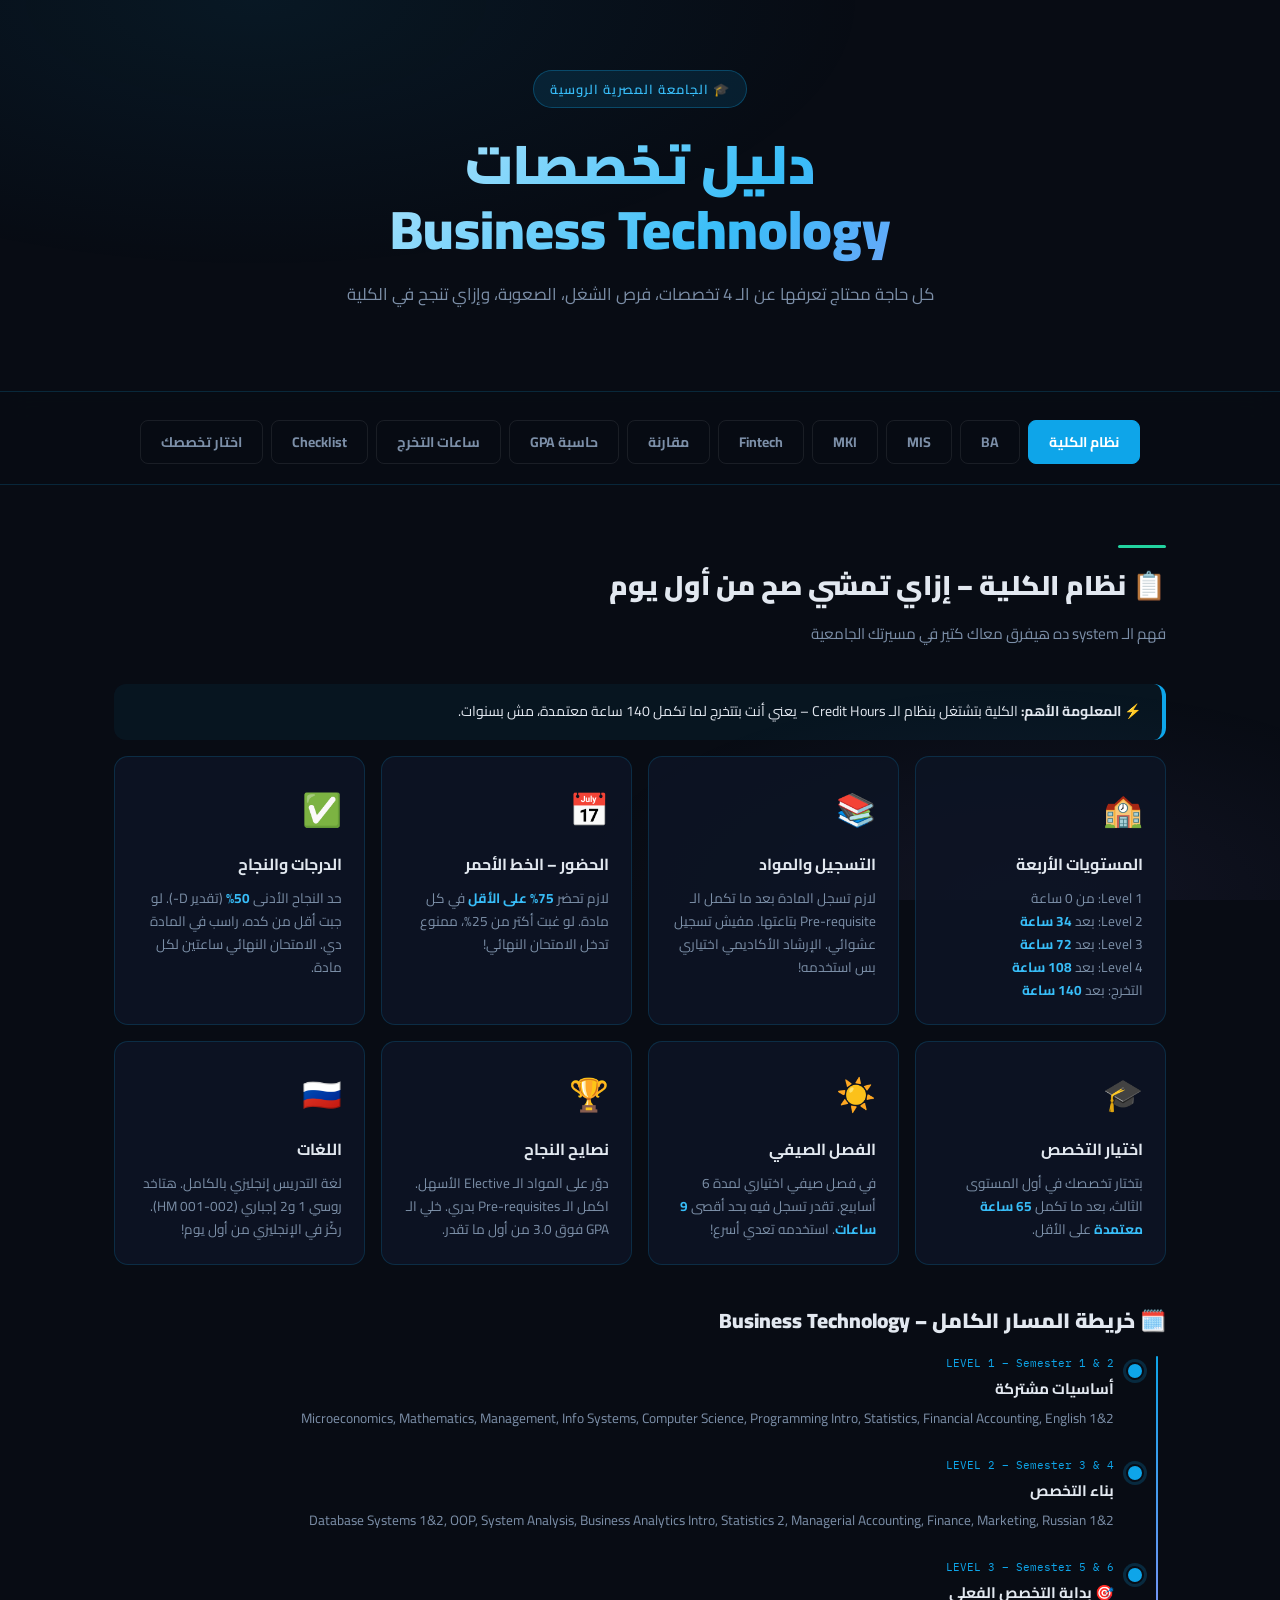
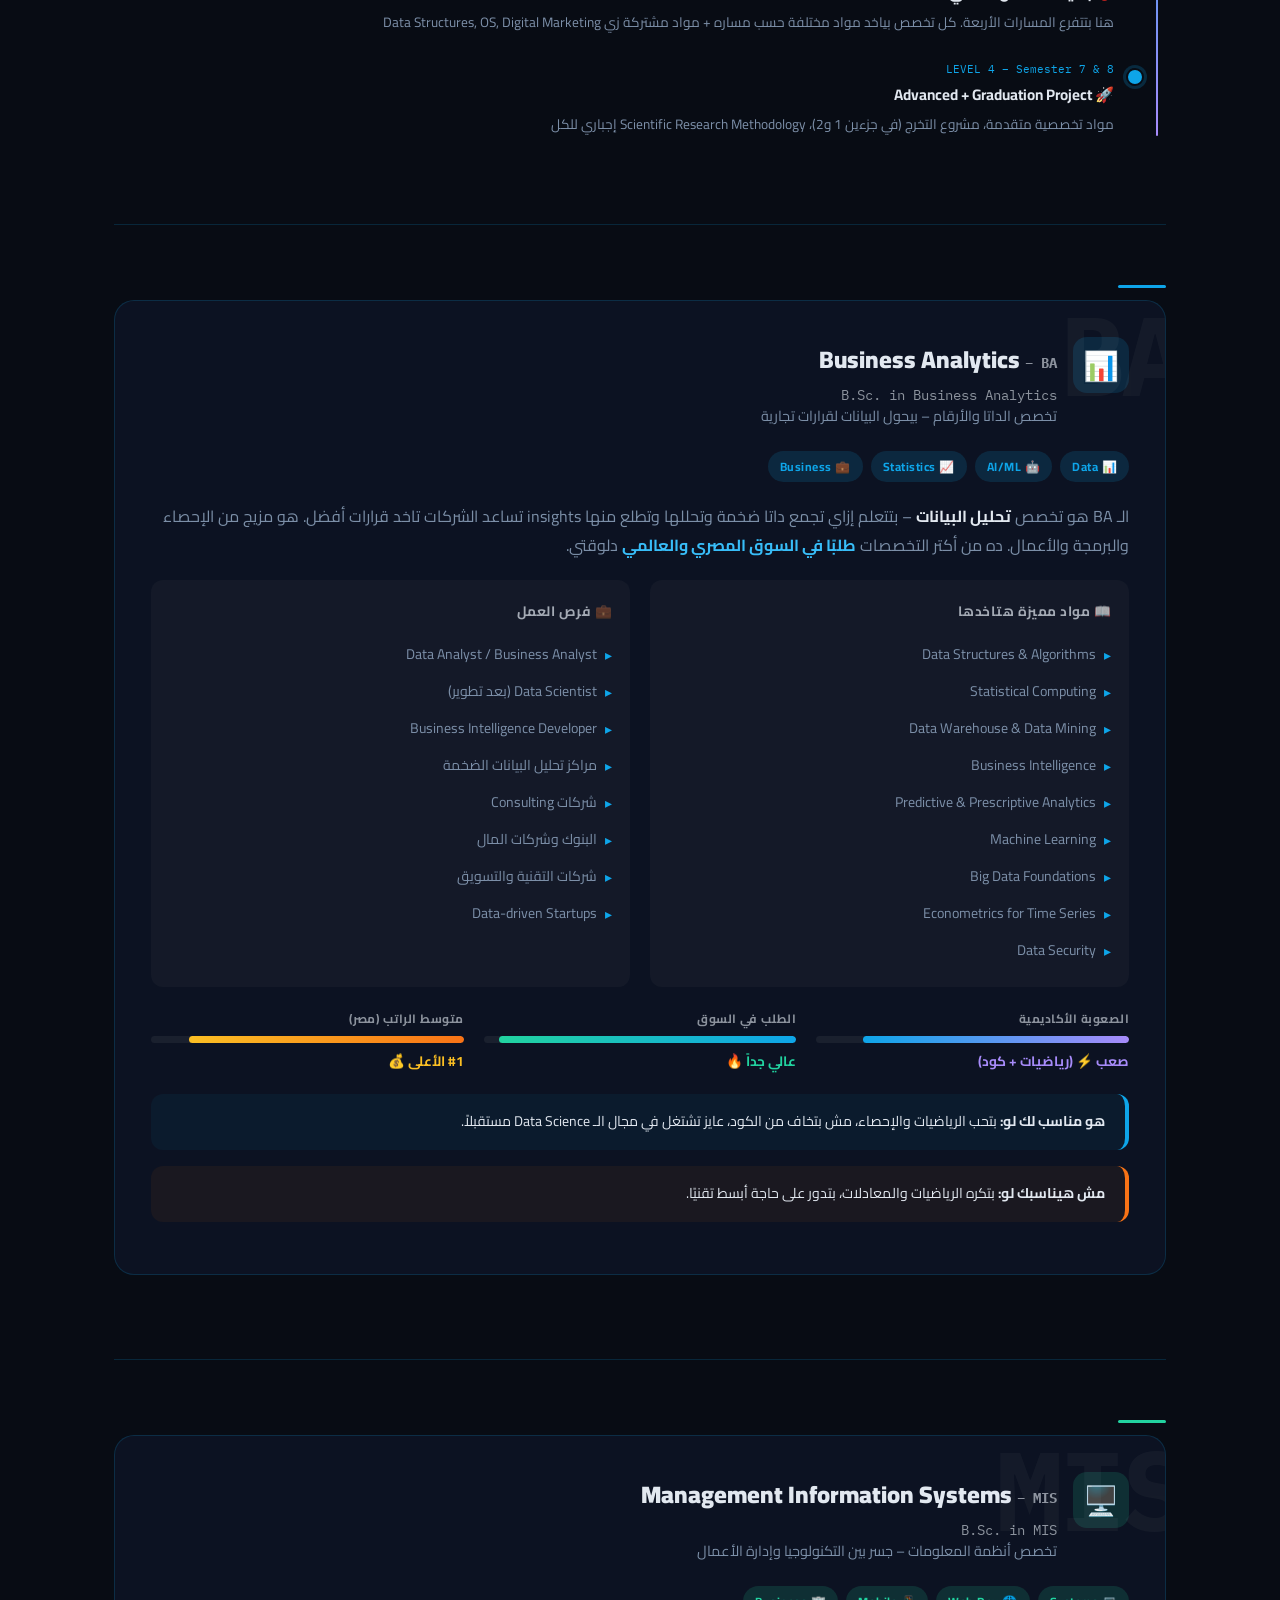
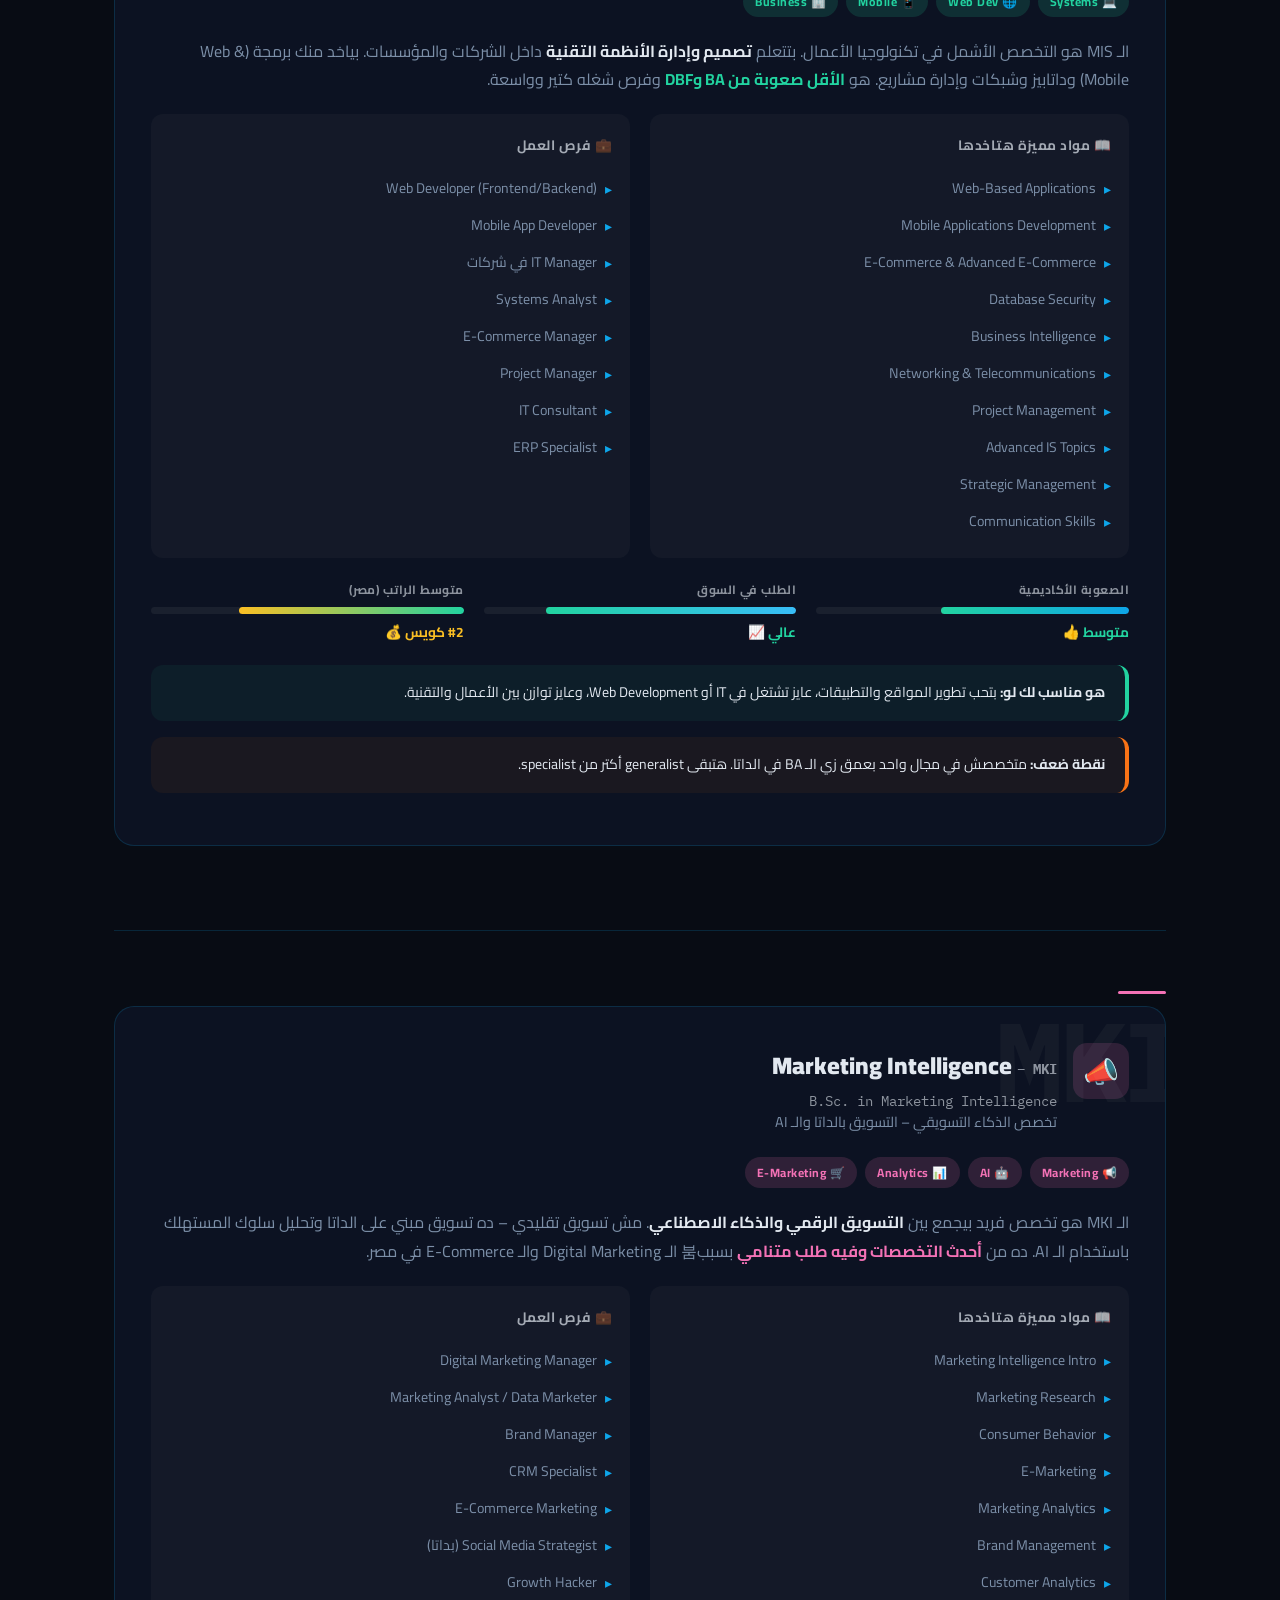
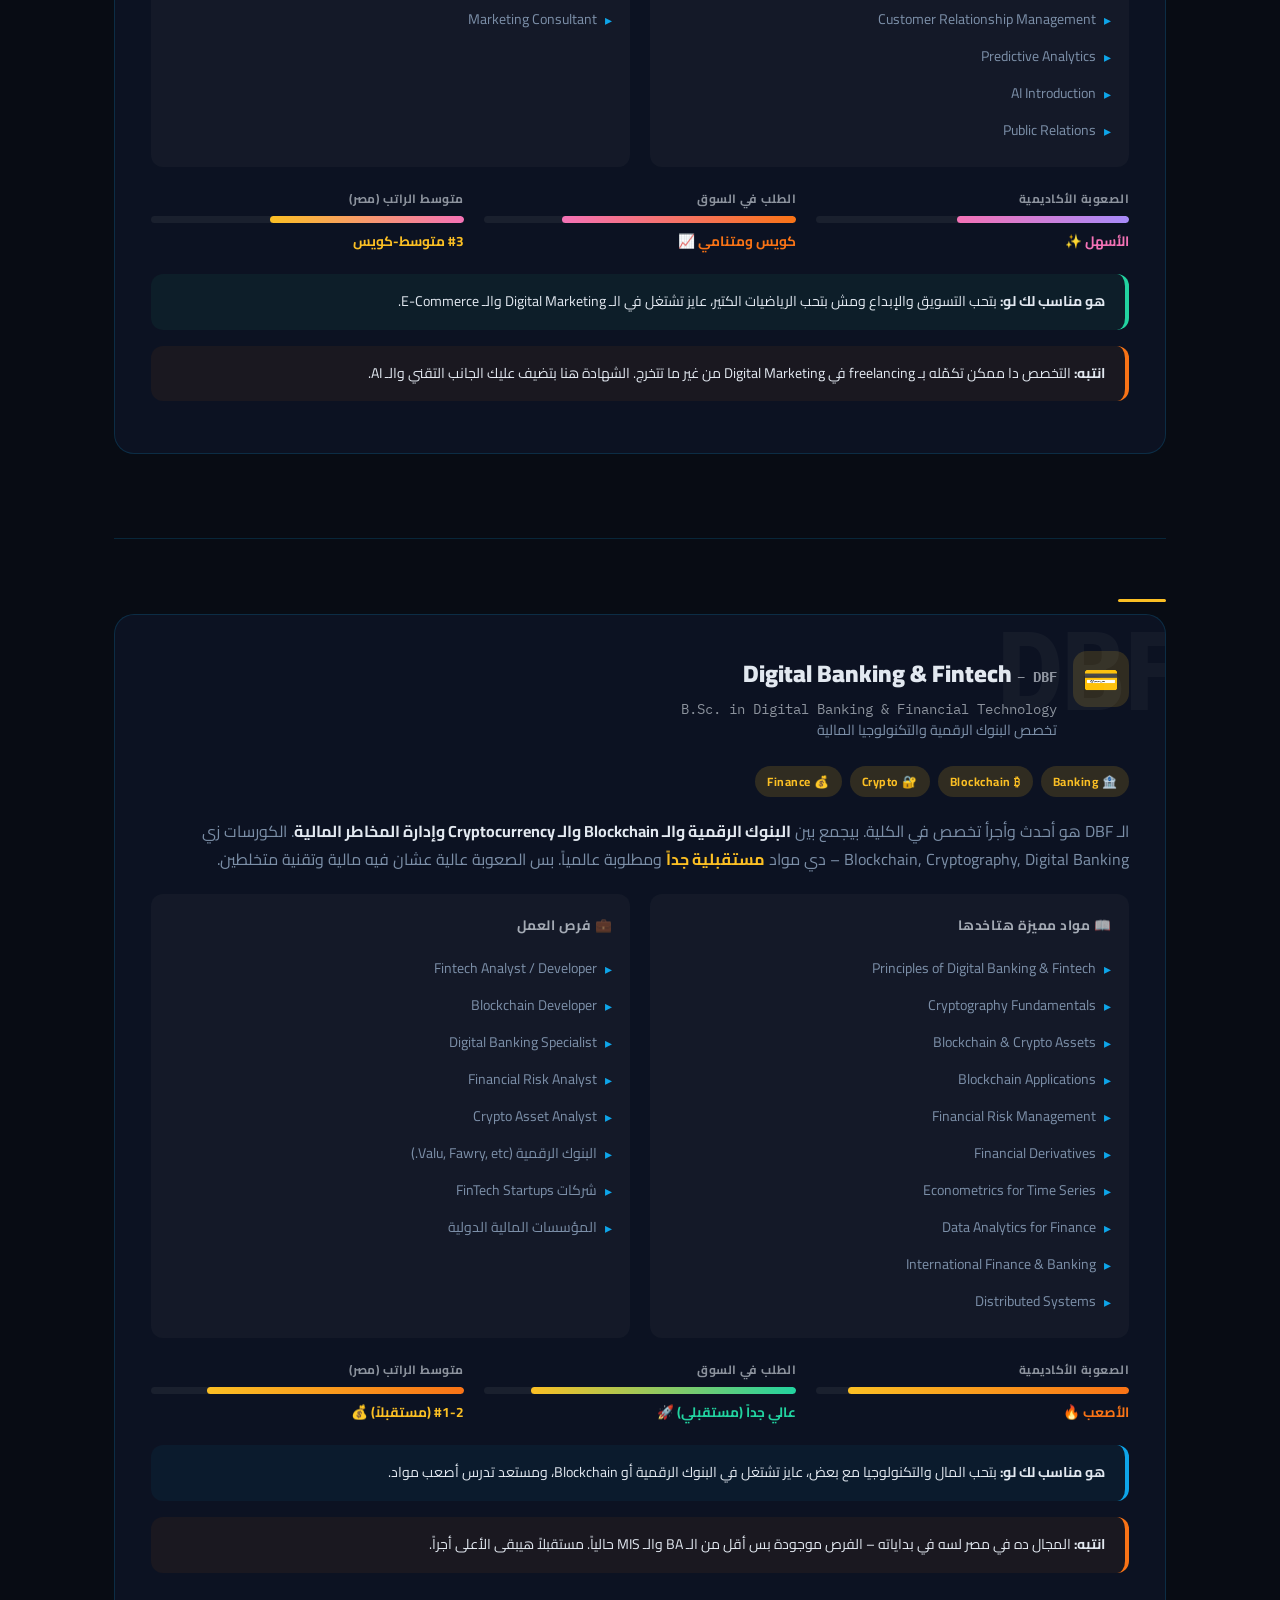
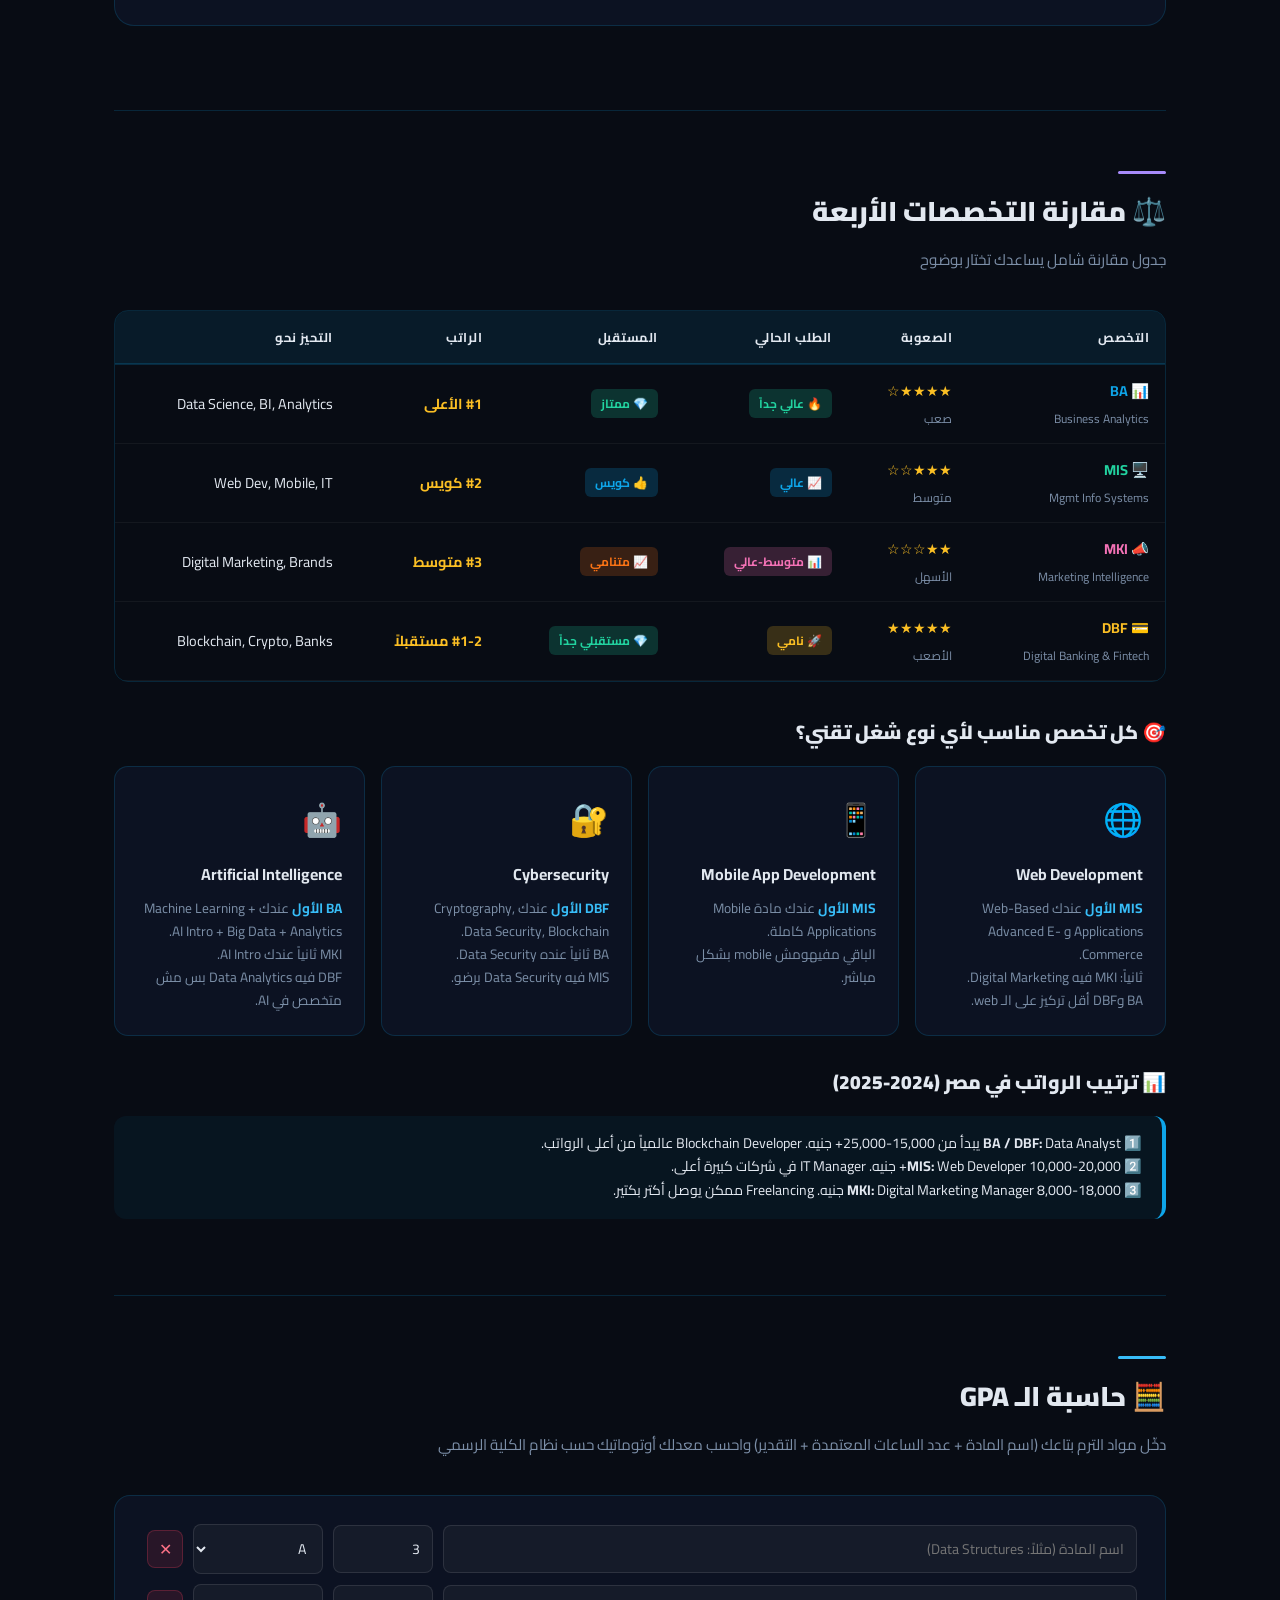
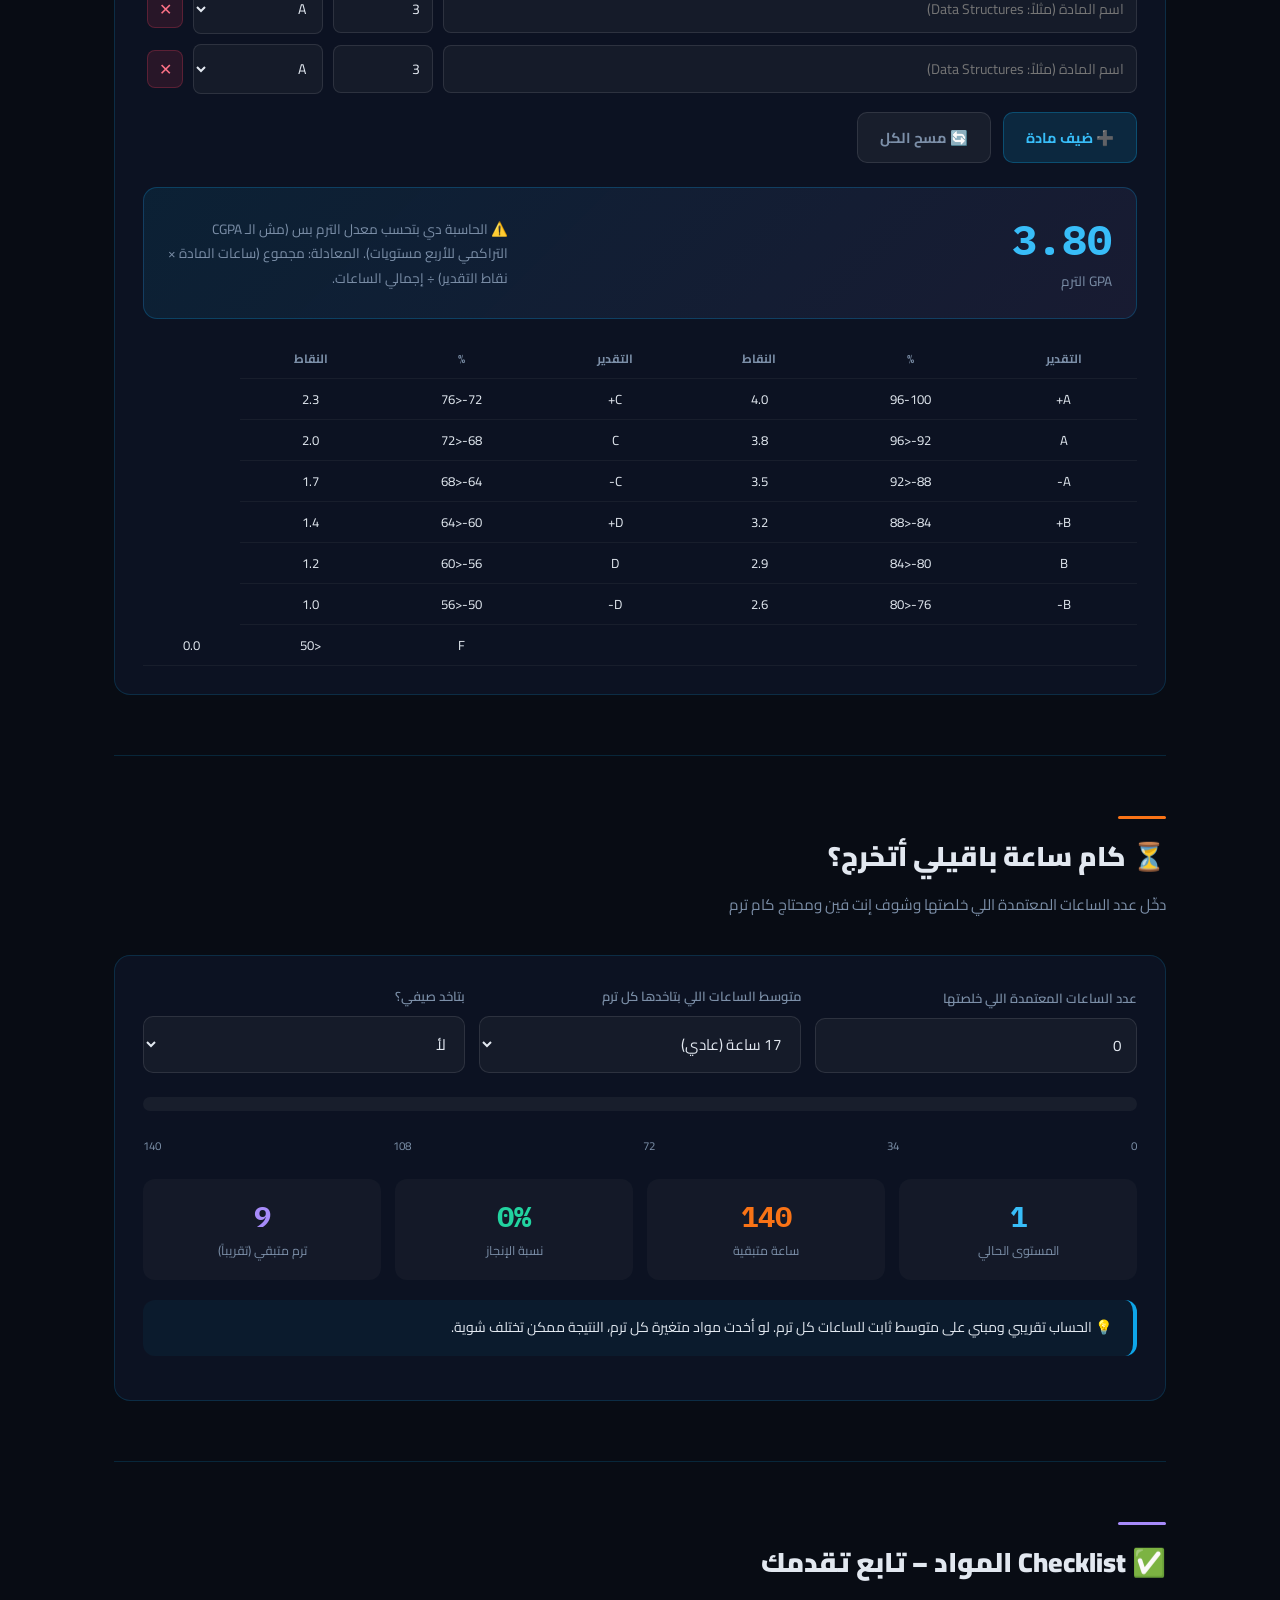
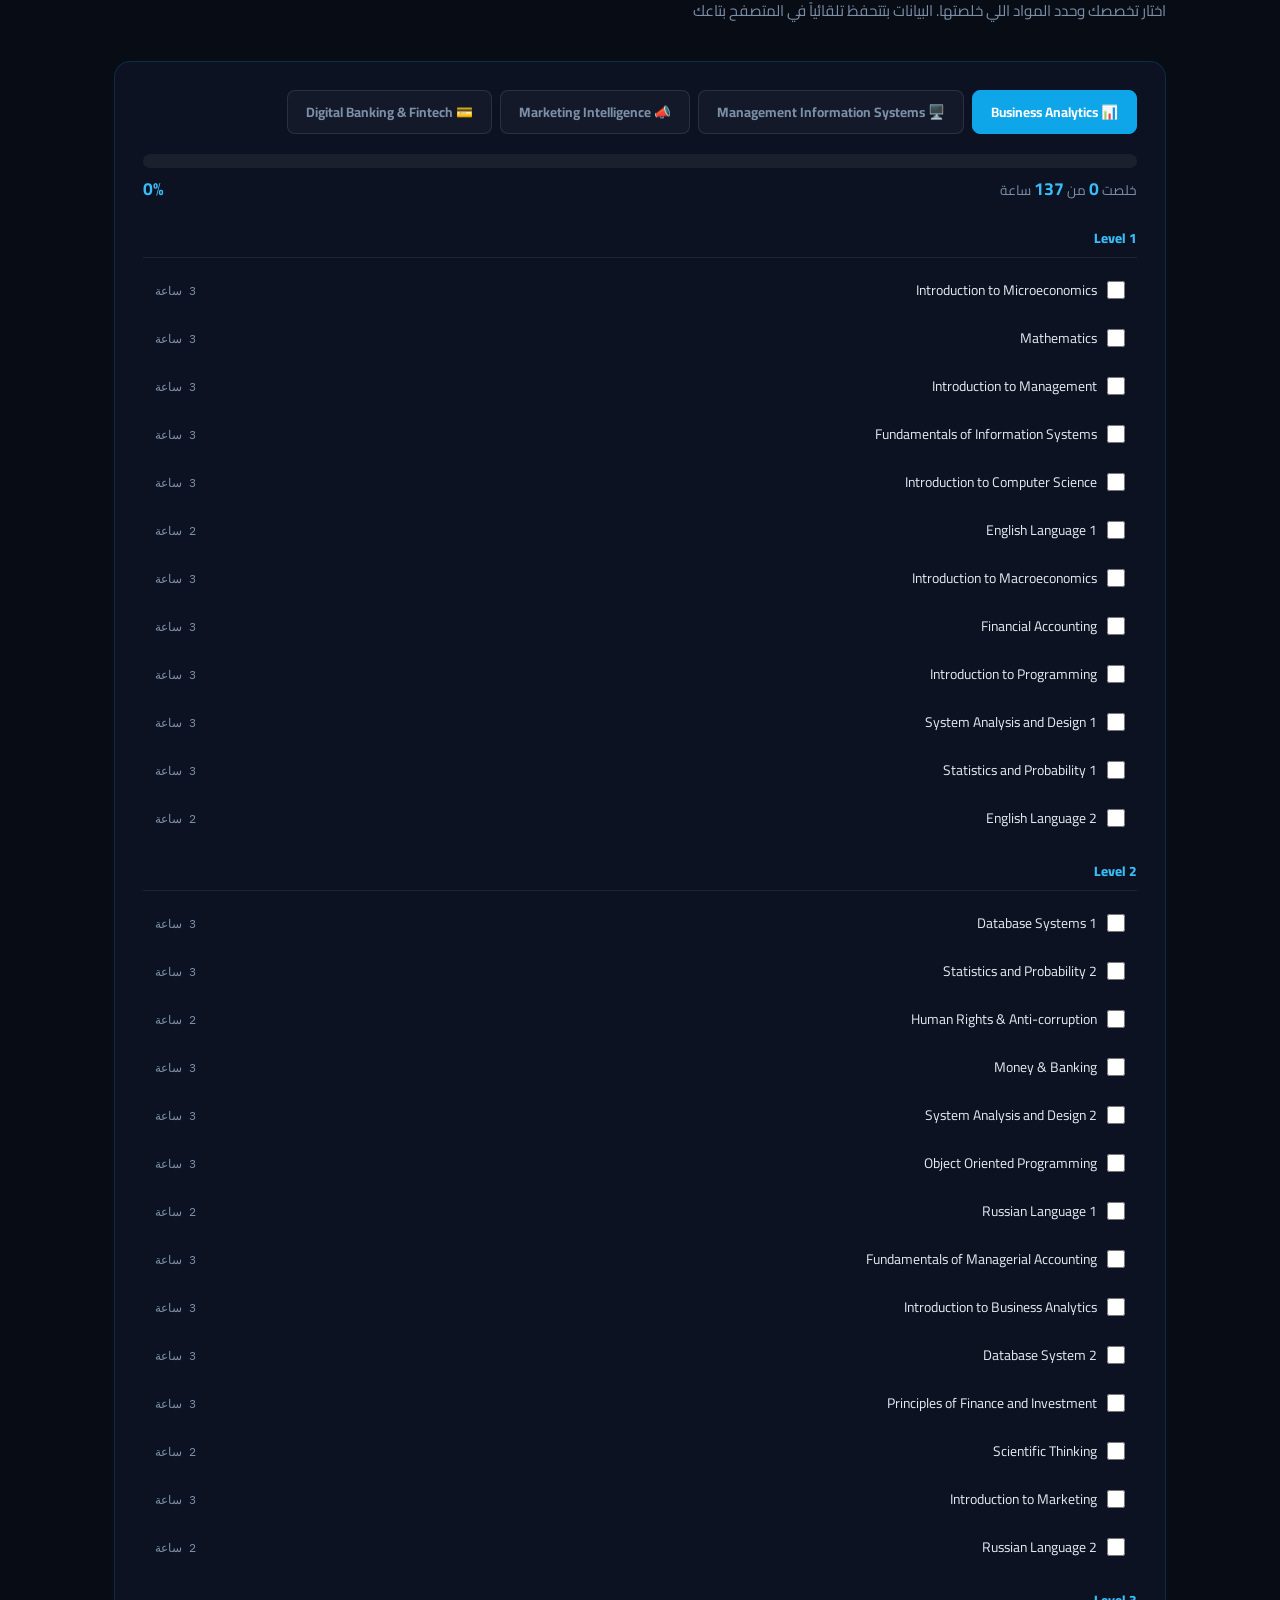
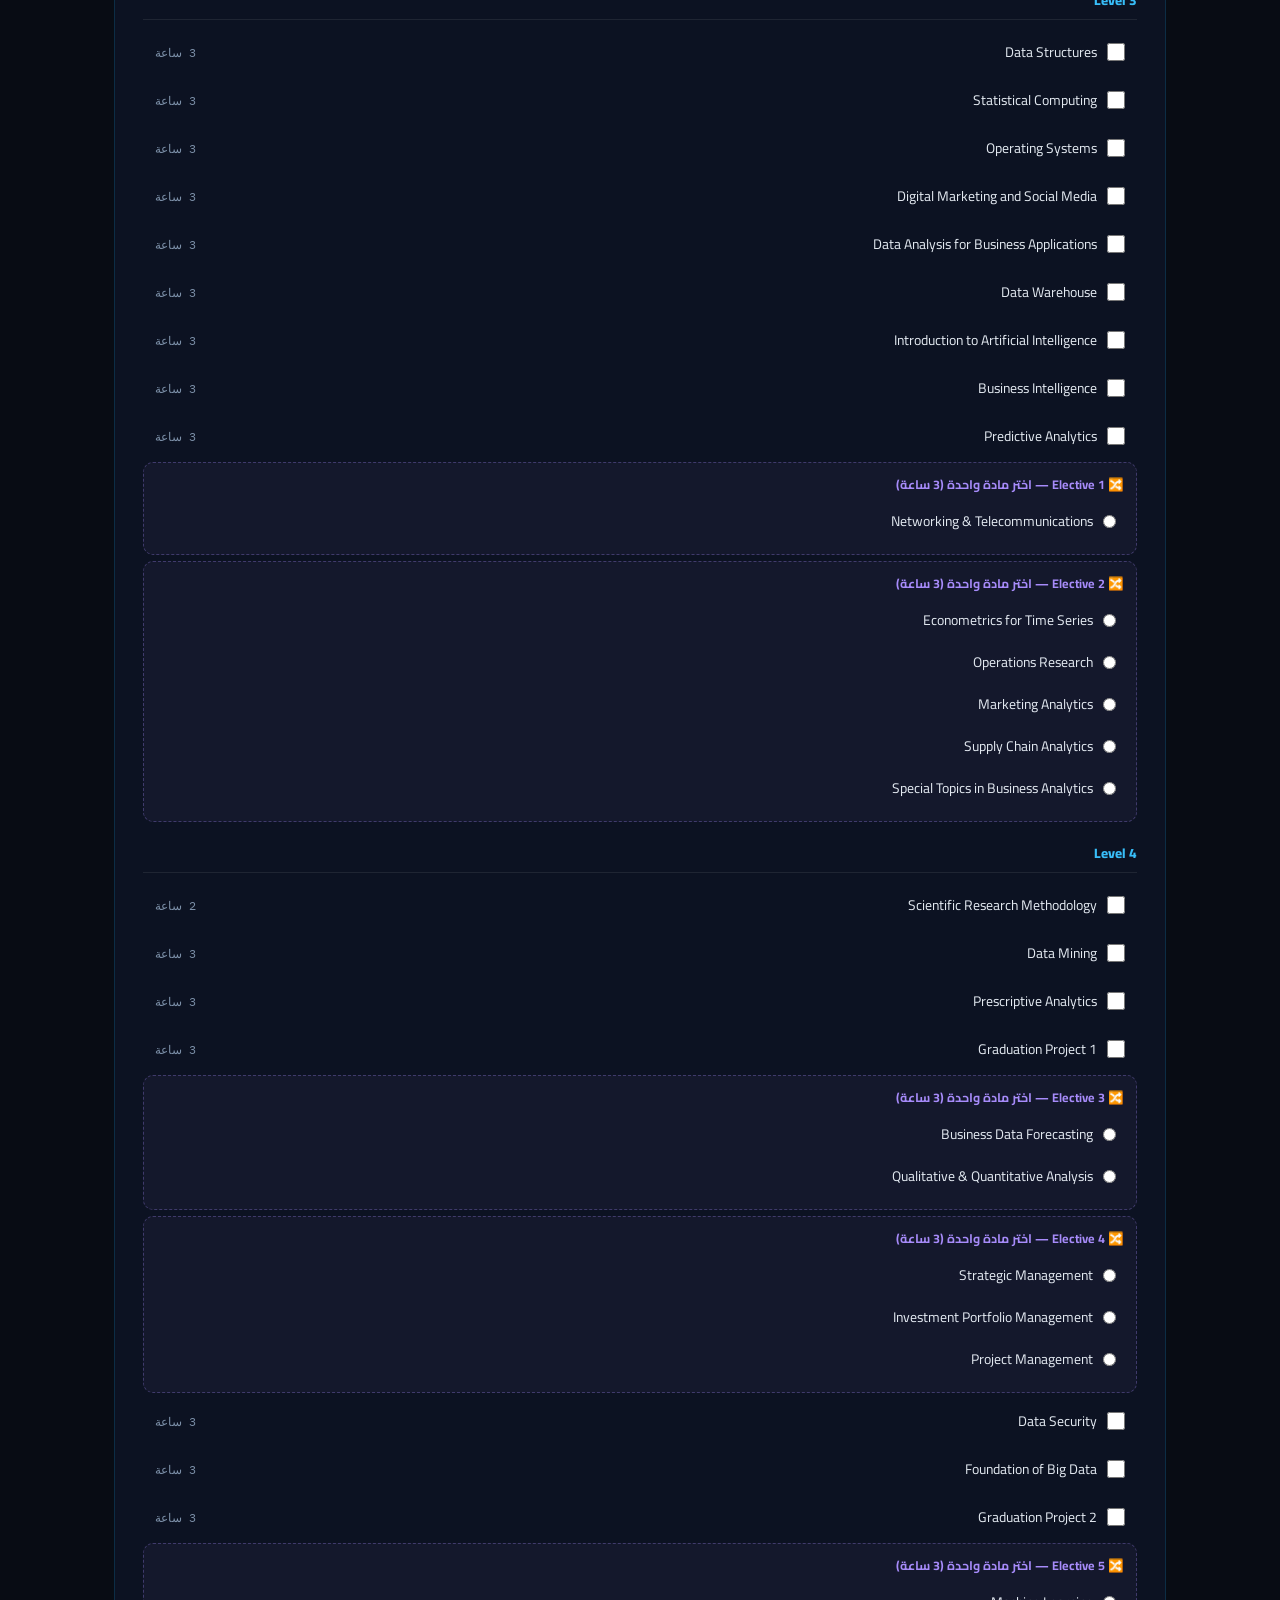
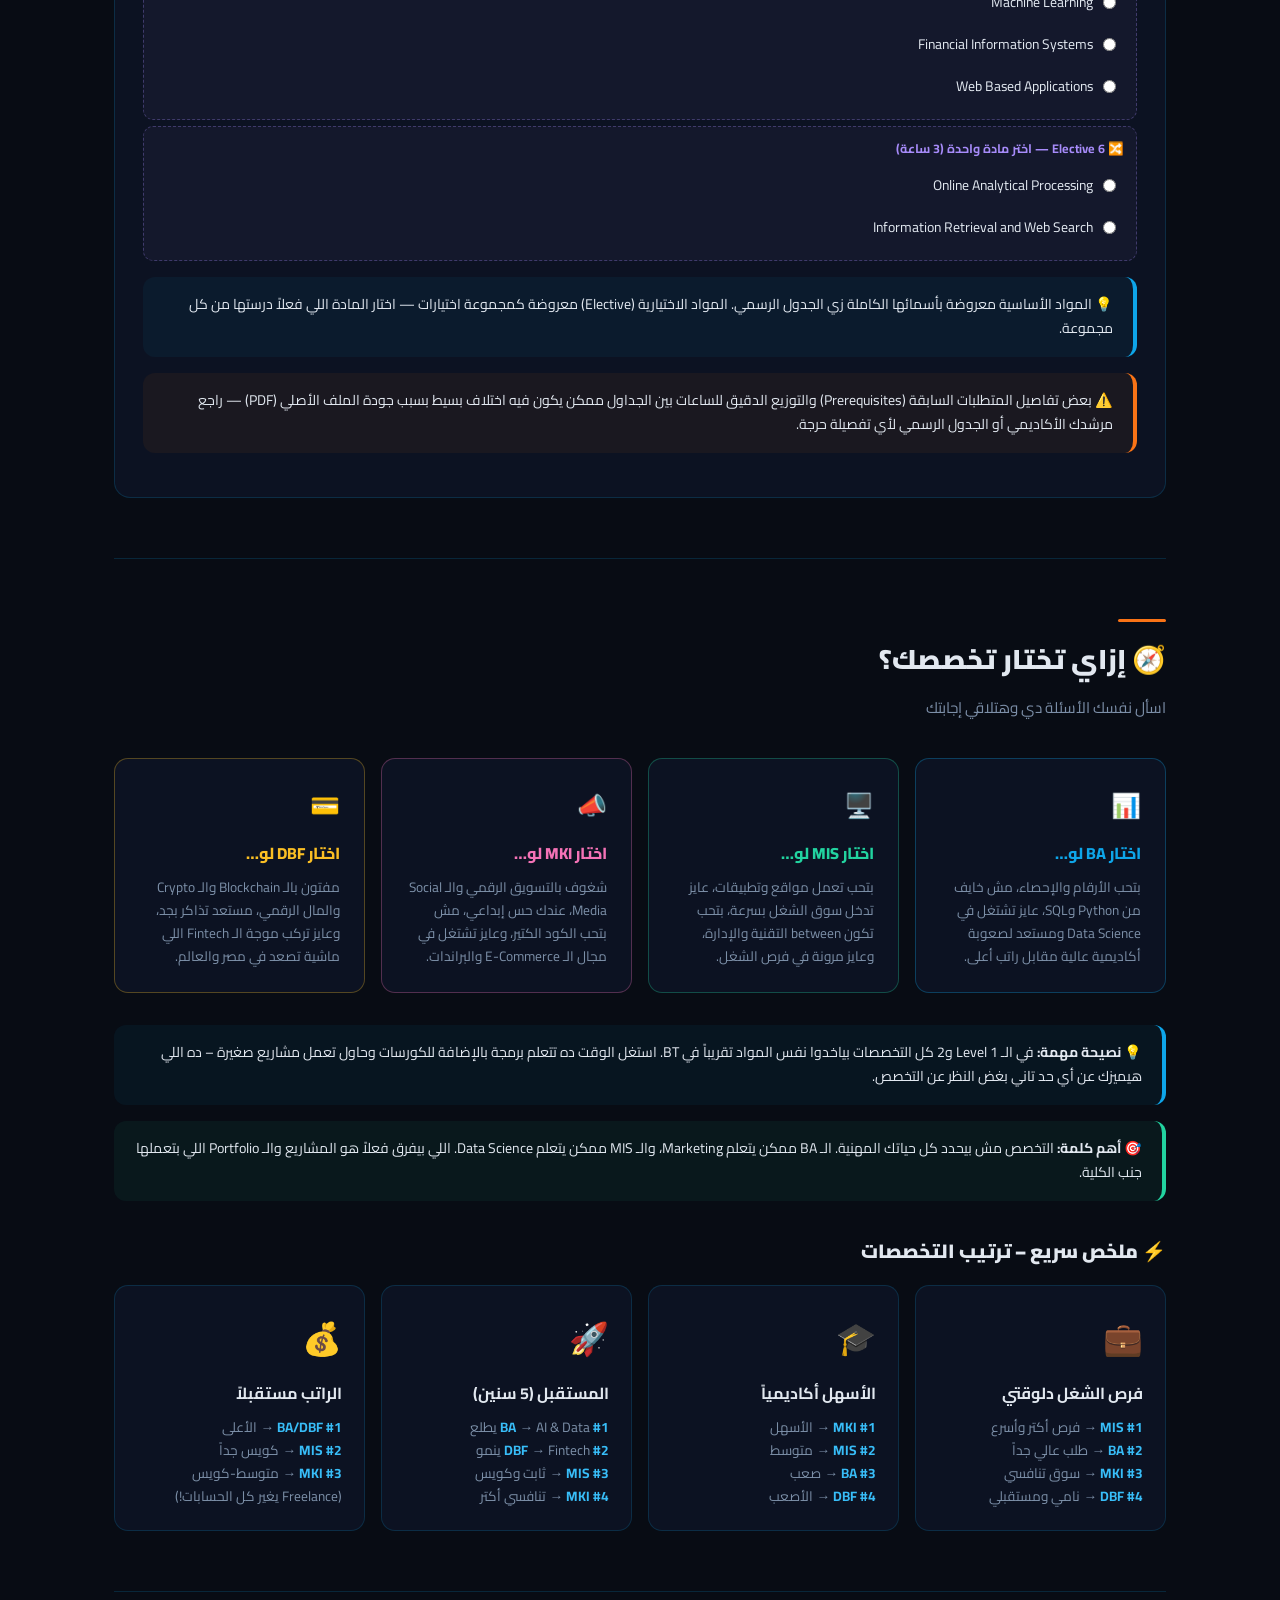
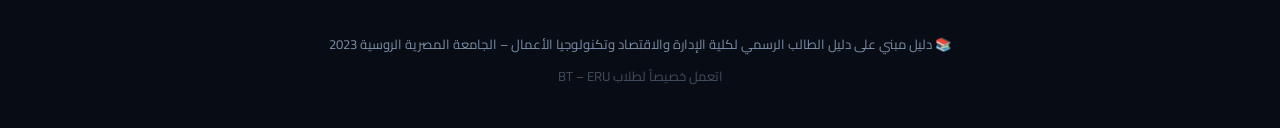
==== index.html @ 815e1bde "Rename BT_Guide_ERU.html to index.html" ====
<!DOCTYPE html>
<html lang="ar" dir="rtl">
<head>
<meta charset="UTF-8">
<meta name="viewport" content="width=device-width, initial-scale=1.0">
<title>دليل تخصصات Business Technology – ERU</title>
<link href="https://fonts.googleapis.com/css2?family=Cairo:wght@300;400;600;700;900&family=IBM+Plex+Mono:wght@400;600&display=swap" rel="stylesheet">
<style>
  :root {
    --bg: #080c14;
    --bg2: #0d1525;
    --bg3: #111d35;
    --blue: #0ea5e9;
    --blue2: #38bdf8;
    --orange: #f97316;
    --green: #22d3a0;
    --purple: #a78bfa;
    --pink: #f472b6;
    --yellow: #fbbf24;
    --text: #e2e8f0;
    --muted: #7c8fa8;
    --border: rgba(14,165,233,0.18);
    --card: rgba(13,21,37,0.85);
  }
  * { margin:0; padding:0; box-sizing:border-box; }
  html { scroll-behavior: smooth; }
  body {
    font-family: 'Cairo', sans-serif;
    background: var(--bg);
    color: var(--text);
    min-height: 100vh;
    overflow-x: hidden;
  }

  /* ── Background texture ── */
  body::before {
    content: '';
    position: fixed;
    inset: 0;
    background:
      radial-gradient(ellipse 80% 50% at 20% 0%, rgba(14,165,233,0.08) 0%, transparent 60%),
      radial-gradient(ellipse 60% 40% at 80% 100%, rgba(167,139,250,0.07) 0%, transparent 60%);
    pointer-events: none;
    z-index: 0;
  }

  .container { max-width: 1100px; margin: 0 auto; padding: 0 24px; position: relative; z-index: 1; }

  /* ── HERO ── */
  .hero {
    padding: 70px 0 50px;
    text-align: center;
    border-bottom: 1px solid var(--border);
  }
  .hero .badge {
    display: inline-flex; align-items: center; gap: 8px;
    background: rgba(14,165,233,0.12); border: 1px solid rgba(14,165,233,0.3);
    color: var(--blue2); font-size: 13px; padding: 6px 16px; border-radius: 100px;
    margin-bottom: 24px; font-weight: 600; letter-spacing: 1px;
  }
  .hero h1 {
    font-size: clamp(2rem, 5vw, 3.4rem);
    font-weight: 900;
    line-height: 1.2;
    background: linear-gradient(135deg, #fff 0%, var(--blue2) 60%, var(--purple) 100%);
    -webkit-background-clip: text; -webkit-text-fill-color: transparent;
    margin-bottom: 16px;
  }
  .hero p { color: var(--muted); font-size: 1.05rem; max-width: 600px; margin: 0 auto 32px; line-height: 1.8; }

  /* ── NAV TABS ── */
  .nav-tabs {
    display: flex; flex-wrap: wrap; gap: 8px; justify-content: center;
    padding: 28px 0 20px;
    position: sticky; top: 0; z-index: 100;
    background: rgba(8,12,20,0.92); backdrop-filter: blur(16px);
    border-bottom: 1px solid var(--border);
  }
  .nav-tabs a {
    padding: 8px 20px; border-radius: 8px; font-size: 14px; font-weight: 700;
    text-decoration: none; transition: all 0.2s;
    border: 1px solid rgba(255,255,255,0.08);
    color: var(--muted);
  }
  .nav-tabs a:hover { border-color: var(--blue); color: var(--blue); }
  .nav-tabs a.active { background: var(--blue); color: #fff; border-color: var(--blue); }

  /* ── SECTION TITLE ── */
  .section-title {
    font-size: 1.7rem; font-weight: 900;
    margin-bottom: 8px;
  }
  .section-sub { color: var(--muted); font-size: 0.95rem; margin-bottom: 36px; }
  .divider { width: 48px; height: 3px; border-radius: 2px; margin-bottom: 12px; }

  section { padding: 60px 0; border-bottom: 1px solid var(--border); }

  /* ── SYSTEM CARDS (نظام الكلية) ── */
  .tip-grid { display: grid; grid-template-columns: repeat(auto-fit, minmax(220px, 1fr)); gap: 16px; }
  .tip-card {
    background: var(--card);
    border: 1px solid var(--border);
    border-radius: 14px; padding: 22px;
    transition: transform 0.2s, border-color 0.2s;
    animation: fadeUp 0.5s ease both;
  }
  .tip-card:hover { transform: translateY(-4px); border-color: var(--blue); }
  .tip-card .icon { font-size: 2rem; margin-bottom: 10px; }
  .tip-card h4 { font-size: 1rem; font-weight: 700; margin-bottom: 8px; }
  .tip-card p { color: var(--muted); font-size: 0.85rem; line-height: 1.7; }
  .tip-card .highlight { color: var(--blue2); font-weight: 700; }

  /* ── SPEC CARDS ── */
  .spec-hero {
    border-radius: 20px; padding: 36px; margin-bottom: 24px;
    border: 1px solid var(--border);
    background: var(--card);
    position: relative; overflow: hidden;
  }
  .spec-hero::before {
    content: attr(data-code);
    position: absolute; right: -20px; top: -20px;
    font-family: 'IBM Plex Mono', monospace;
    font-size: 7rem; font-weight: 700;
    opacity: 0.04; letter-spacing: -4px;
    pointer-events: none;
  }
  .spec-header { display: flex; flex-wrap: wrap; align-items: flex-start; gap: 16px; margin-bottom: 24px; }
  .spec-icon { width: 56px; height: 56px; border-radius: 14px; display: flex; align-items: center; justify-content: center; font-size: 1.8rem; flex-shrink: 0; }
  .spec-header h3 { font-size: 1.5rem; font-weight: 900; margin-bottom: 4px; }
  .spec-header .en { font-family: 'IBM Plex Mono', monospace; font-size: 0.85rem; opacity: 0.6; }
  .spec-header .tagline { color: var(--muted); font-size: 0.9rem; line-height: 1.6; }

  .spec-tags { display: flex; flex-wrap: wrap; gap: 8px; margin-bottom: 20px; }
  .tag {
    display: inline-block; padding: 4px 12px; border-radius: 100px;
    font-size: 0.75rem; font-weight: 700; letter-spacing: 0.5px;
  }

  .two-col { display: grid; grid-template-columns: 1fr 1fr; gap: 20px; }
  @media(max-width:640px) { .two-col { grid-template-columns: 1fr; } }

  .info-box { background: rgba(255,255,255,0.03); border-radius: 12px; padding: 18px; }
  .info-box h5 { font-size: 0.85rem; font-weight: 700; letter-spacing: 0.5px; margin-bottom: 12px; opacity: 0.7; }
  .info-box ul { list-style: none; }
  .info-box ul li { font-size: 0.88rem; color: var(--muted); padding: 5px 0; display: flex; gap: 8px; align-items: flex-start; }
  .info-box ul li::before { content: '▸'; color: var(--blue); flex-shrink: 0; margin-top: 1px; }

  /* ── DIFFICULTY & RANK BARS ── */
  .meta-row { display: flex; flex-wrap: wrap; gap: 20px; margin-top: 20px; }
  .meta-item { flex: 1; min-width: 140px; }
  .meta-label { font-size: 0.75rem; font-weight: 700; letter-spacing: 0.5px; opacity: 0.6; margin-bottom: 6px; }
  .bar-track { background: rgba(255,255,255,0.06); border-radius: 100px; height: 7px; overflow: hidden; }
  .bar-fill { height: 100%; border-radius: 100px; transition: width 1s ease; }
  .meta-val { font-size: 0.85rem; font-weight: 700; margin-top: 5px; }

  /* ── COMPARISON TABLE ── */
  .comp-table { width: 100%; border-collapse: collapse; font-size: 0.9rem; }
  .comp-table th {
    background: rgba(14,165,233,0.1); padding: 14px 16px;
    text-align: right; font-size: 0.8rem; letter-spacing: 0.5px; font-weight: 700;
    border-bottom: 2px solid rgba(14,165,233,0.2);
  }
  .comp-table td { padding: 12px 16px; border-bottom: 1px solid rgba(255,255,255,0.05); }
  .comp-table tr:hover td { background: rgba(255,255,255,0.02); }
  .stars { color: var(--yellow); }
  .rank-badge {
    display: inline-block; padding: 3px 10px; border-radius: 6px;
    font-size: 0.75rem; font-weight: 700;
  }

  /* ── COURSES LIST ── */
  .courses-grid { display: grid; grid-template-columns: repeat(auto-fill, minmax(200px, 1fr)); gap: 10px; }
  .course-pill {
    background: rgba(255,255,255,0.04); border: 1px solid rgba(255,255,255,0.08);
    border-radius: 8px; padding: 10px 14px;
    font-size: 0.82rem; color: var(--muted);
    display: flex; gap: 8px; align-items: center;
  }
  .course-pill .dot { width: 6px; height: 6px; border-radius: 50%; flex-shrink: 0; margin-top: 2px; }

  /* ── CHOOSE SECTION ── */
  .choose-grid { display: grid; grid-template-columns: repeat(auto-fit, minmax(240px,1fr)); gap: 16px; }
  .choose-card {
    border-radius: 14px; padding: 24px;
    border: 1px solid var(--border);
    background: var(--card);
  }
  .choose-card h4 { font-size: 1rem; font-weight: 800; margin-bottom: 8px; }
  .choose-card p { color: var(--muted); font-size: 0.85rem; line-height: 1.7; }
  .choose-card .arrow { font-size: 1.5rem; margin-bottom: 10px; }

  /* ── PATH TIMELINE ── */
  .timeline { position: relative; padding-right: 24px; }
  .timeline::before {
    content: ''; position: absolute; right: 8px; top: 0; bottom: 0;
    width: 2px; background: linear-gradient(to bottom, var(--blue), var(--purple));
    border-radius: 2px;
  }
  .t-item { position: relative; margin-bottom: 28px; padding-right: 28px; }
  .t-item::before {
    content: ''; position: absolute; right: -2px; top: 6px;
    width: 14px; height: 14px; border-radius: 50%;
    background: var(--blue); border: 2px solid var(--bg);
    box-shadow: 0 0 0 3px rgba(14,165,233,0.2);
  }
  .t-item h5 { font-size: 0.95rem; font-weight: 700; margin-bottom: 4px; }
  .t-item p { color: var(--muted); font-size: 0.85rem; line-height: 1.7; }
  .t-sem { font-family: 'IBM Plex Mono', monospace; font-size: 0.7rem; color: var(--blue); margin-bottom: 4px; }

  /* ── ALERTS ── */
  .alert {
    border-radius: 12px; padding: 16px 20px; margin-bottom: 16px;
    border-right: 4px solid;
    font-size: 0.88rem; line-height: 1.7;
  }
  .alert-blue { background: rgba(14,165,233,0.06); border-color: var(--blue); }
  .alert-orange { background: rgba(249,115,22,0.06); border-color: var(--orange); }
  .alert-green { background: rgba(34,211,160,0.06); border-color: var(--green); }

  /* ── FOOTER ── */
  footer {
    text-align: center; padding: 40px 0;
    color: var(--muted); font-size: 0.82rem;
  }

  /* ── GPA CALCULATOR ── */
  .gpa-wrap {
    background: var(--card); border: 1px solid var(--border);
    border-radius: 16px; padding: 28px;
  }
  .gpa-row {
    display: grid; grid-template-columns: 1fr 100px 130px 40px;
    gap: 10px; margin-bottom: 10px; align-items: center;
  }
  @media(max-width:640px){ .gpa-row{ grid-template-columns: 1fr 1fr; grid-template-areas: "name name" "credit grade" "del del"; } }
  .gpa-row input, .gpa-row select {
    background: rgba(255,255,255,0.04); border: 1px solid rgba(255,255,255,0.1);
    color: var(--text); border-radius: 8px; padding: 10px 12px;
    font-family: 'Cairo', sans-serif; font-size: 0.88rem; width: 100%;
  }
  .gpa-row input:focus, .gpa-row select:focus { outline: none; border-color: var(--blue); }
  .gpa-row .del-btn {
    background: rgba(244,63,94,0.12); color: #fb7185; border: 1px solid rgba(244,63,94,0.25);
    border-radius: 8px; width: 36px; height: 38px; cursor: pointer; font-size: 1rem;
    display:flex; align-items:center; justify-content:center; transition: all 0.2s;
  }
  .gpa-row .del-btn:hover { background: rgba(244,63,94,0.25); }
  .gpa-actions { display: flex; gap: 12px; margin-top: 18px; flex-wrap: wrap; }
  .btn {
    padding: 11px 22px; border-radius: 10px; border: none; cursor: pointer;
    font-family: 'Cairo', sans-serif; font-weight: 700; font-size: 0.9rem;
    transition: all 0.2s;
  }
  .btn-add { background: rgba(14,165,233,0.15); color: var(--blue2); border: 1px solid rgba(14,165,233,0.3); }
  .btn-add:hover { background: rgba(14,165,233,0.25); }
  .btn-reset { background: rgba(255,255,255,0.05); color: var(--muted); border: 1px solid rgba(255,255,255,0.1); }
  .btn-reset:hover { background: rgba(255,255,255,0.1); }
  .gpa-result {
    margin-top: 24px; padding: 24px; border-radius: 14px;
    background: linear-gradient(135deg, rgba(14,165,233,0.1), rgba(167,139,250,0.08));
    border: 1px solid rgba(14,165,233,0.25);
    display: flex; flex-wrap: wrap; gap: 24px; align-items: center; justify-content: space-between;
  }
  .gpa-num { font-size: 2.6rem; font-weight: 900; font-family: 'IBM Plex Mono', monospace; color: var(--blue2); }
  .gpa-label { font-size: 0.85rem; color: var(--muted); margin-top: 2px; }
  .gpa-grade-table { width: 100%; border-collapse: collapse; font-size: 0.82rem; margin-top: 20px; }
  .gpa-grade-table th, .gpa-grade-table td { padding: 8px 10px; text-align: center; border-bottom: 1px solid rgba(255,255,255,0.05); }
  .gpa-grade-table th { color: var(--muted); font-weight: 700; font-size: 0.75rem; }

  /* ── HOURS CALCULATOR ── */
  .hours-wrap {
    background: var(--card); border: 1px solid var(--border);
    border-radius: 16px; padding: 28px;
  }
  .hours-input-row { display: flex; gap: 14px; flex-wrap: wrap; align-items: flex-end; margin-bottom: 24px; }
  .field-group { flex: 1; min-width: 180px; }
  .field-group label { display: block; font-size: 0.82rem; color: var(--muted); margin-bottom: 8px; font-weight: 600; }
  .field-group input, .field-group select {
    background: rgba(255,255,255,0.04); border: 1px solid rgba(255,255,255,0.1);
    color: var(--text); border-radius: 10px; padding: 12px 14px;
    font-family: 'Cairo', sans-serif; font-size: 0.95rem; width: 100%;
  }
  .field-group input:focus, .field-group select:focus { outline: none; border-color: var(--blue); }

  .level-track { display: flex; gap: 4px; margin: 24px 0; border-radius: 100px; overflow: hidden; height: 14px; background: rgba(255,255,255,0.05); }
  .level-seg { flex: 1; position: relative; }
  .level-seg-fill { height: 100%; background: linear-gradient(90deg, var(--blue), var(--purple)); border-radius: 100px; transition: width 0.6s ease; }
  .level-labels { display: flex; justify-content: space-between; font-size: 0.72rem; color: var(--muted); margin-top: 6px; }

  .hours-stats { display: grid; grid-template-columns: repeat(auto-fit, minmax(140px,1fr)); gap: 14px; margin-top: 22px; }
  .hstat { background: rgba(255,255,255,0.03); border-radius: 12px; padding: 18px; text-align: center; }
  .hstat .num { font-size: 1.8rem; font-weight: 900; font-family: 'IBM Plex Mono', monospace; }
  .hstat .lbl { font-size: 0.78rem; color: var(--muted); margin-top: 4px; }

  /* ── CHECKLIST ── */
  .checklist-wrap {
    background: var(--card); border: 1px solid var(--border);
    border-radius: 16px; padding: 28px;
  }
  .checklist-tabs { display: flex; gap: 8px; flex-wrap: wrap; margin-bottom: 20px; }
  .cl-tab {
    padding: 8px 18px; border-radius: 8px; font-size: 0.85rem; font-weight: 700;
    cursor: pointer; border: 1px solid rgba(255,255,255,0.1); color: var(--muted);
    background: rgba(255,255,255,0.03); transition: all 0.2s;
  }
  .cl-tab.active { background: var(--blue); color: #fff; border-color: var(--blue); }

  .cl-progress-bar { background: rgba(255,255,255,0.06); border-radius: 100px; height: 14px; overflow: hidden; margin-bottom: 4px; }
  .cl-progress-fill { height: 100%; border-radius: 100px; background: linear-gradient(90deg, var(--green), var(--blue2)); transition: width 0.5s ease; }
  .cl-progress-text { display: flex; justify-content: space-between; font-size: 0.85rem; color: var(--muted); margin-bottom: 20px; }
  .cl-progress-text strong { color: var(--blue2); font-size: 1.1rem; }

  .cl-level-title {
    font-size: 0.85rem; font-weight: 800; color: var(--blue2);
    margin: 18px 0 10px; padding-bottom: 6px; border-bottom: 1px solid rgba(255,255,255,0.08);
  }
  .cl-item {
    display: flex; align-items: center; gap: 10px;
    padding: 9px 12px; border-radius: 8px; margin-bottom: 4px;
    cursor: pointer; transition: background 0.15s;
  }
  .cl-item:hover { background: rgba(255,255,255,0.03); }
  .cl-item input[type=checkbox] { width: 18px; height: 18px; accent-color: var(--green); cursor: pointer; flex-shrink: 0; }
  .cl-item .cl-name { flex: 1; font-size: 0.87rem; }
  .cl-item .cl-name.done { color: var(--muted); text-decoration: line-through; }
  .cl-item .cl-credit { font-size: 0.75rem; color: var(--muted); font-family: 'IBM Plex Mono', monospace; }

  @keyframes fadeUp {
    from { opacity:0; transform:translateY(20px); }
    to { opacity:1; transform:translateY(0); }
  }

  /* scroll animation */
  .fade-section { opacity: 0; transform: translateY(24px); transition: all 0.5s ease; }
  .fade-section.visible { opacity: 1; transform: translateY(0); }
</style>
</head>
<body>

<!-- HERO -->
<div class="hero">
  <div class="container">
    <div class="badge">🎓 الجامعة المصرية الروسية</div>
    <h1>دليل تخصصات<br>Business Technology</h1>
    <p>كل حاجة محتاج تعرفها عن الـ 4 تخصصات، فرص الشغل، الصعوبة، وإزاي تنجح في الكلية</p>
  </div>
</div>

<!-- NAV -->
<nav class="nav-tabs">
  <a href="#system">نظام الكلية</a>
  <a href="#ba">BA</a>
  <a href="#mis">MIS</a>
  <a href="#mki">MKI</a>
  <a href="#dbf">Fintech</a>
  <a href="#compare">مقارنة</a>
  <a href="#gpa">حاسبة GPA</a>
  <a href="#hours">ساعات التخرج</a>
  <a href="#checklist">Checklist</a>
  <a href="#choose">اختار تخصصك</a>
</nav>

<div class="container">

<!-- ══════════════════════════════════════════ -->
<!-- SECTION 1: نظام الكلية -->
<!-- ══════════════════════════════════════════ -->
<section id="system" class="fade-section">
  <div class="divider" style="background:var(--green)"></div>
  <div class="section-title">📋 نظام الكلية – إزاي تمشي صح من أول يوم</div>
  <div class="section-sub">فهم الـ system ده هيفرق معاك كتير في مسيرتك الجامعية</div>

  <div class="alert alert-blue">
    ⚡ <strong>المعلومة الأهم:</strong> الكلية بتشتغل بنظام الـ Credit Hours – يعني أنت بتتخرج لما تكمل 140 ساعة معتمدة، مش بسنوات.
  </div>

  <div class="tip-grid">
    <div class="tip-card" style="animation-delay:0.05s">
      <div class="icon">🏫</div>
      <h4>المستويات الأربعة</h4>
      <p>
        Level 1: من 0 ساعة<br>
        Level 2: بعد <span class="highlight">34 ساعة</span><br>
        Level 3: بعد <span class="highlight">72 ساعة</span><br>
        Level 4: بعد <span class="highlight">108 ساعة</span><br>
        التخرج: بعد <span class="highlight">140 ساعة</span>
      </p>
    </div>
    <div class="tip-card" style="animation-delay:0.1s">
      <div class="icon">📚</div>
      <h4>التسجيل والمواد</h4>
      <p>لازم تسجل المادة بعد ما تكمل الـ Pre-requisite بتاعتها. مفيش تسجيل عشوائي. الإرشاد الأكاديمي اختياري بس استخدمه!</p>
    </div>
    <div class="tip-card" style="animation-delay:0.15s">
      <div class="icon">📅</div>
      <h4>الحضور – الخط الأحمر</h4>
      <p>لازم تحضر <span class="highlight">75% على الأقل</span> في كل مادة. لو غبت أكتر من 25%، ممنوع تدخل الامتحان النهائي!</p>
    </div>
    <div class="tip-card" style="animation-delay:0.2s">
      <div class="icon">✅</div>
      <h4>الدرجات والنجاح</h4>
      <p>حد النجاح الأدنى <span class="highlight">50%</span> (تقدير D-). لو جبت أقل من كده، راسب في المادة دي. الامتحان النهائي ساعتين لكل مادة.</p>
    </div>
    <div class="tip-card" style="animation-delay:0.25s">
      <div class="icon">🎓</div>
      <h4>اختيار التخصص</h4>
      <p>بتختار تخصصك في أول المستوى الثالث، بعد ما تكمل <span class="highlight">65 ساعة معتمدة</span> على الأقل.</p>
    </div>
    <div class="tip-card" style="animation-delay:0.3s">
      <div class="icon">☀️</div>
      <h4>الفصل الصيفي</h4>
      <p>في فصل صيفي اختياري لمدة 6 أسابيع. تقدر تسجل فيه بحد أقصى <span class="highlight">9 ساعات</span>. استخدمه تعدي أسرع!</p>
    </div>
    <div class="tip-card" style="animation-delay:0.35s">
      <div class="icon">🏆</div>
      <h4>نصايح النجاح</h4>
      <p>دوّر على المواد الـ Elective الأسهل. اكمل الـ Pre-requisites بدري. خلي الـ GPA فوق 3.0 من أول ما تقدر.</p>
    </div>
    <div class="tip-card" style="animation-delay:0.4s">
      <div class="icon">🇷🇺</div>
      <h4>اللغات</h4>
      <p>لغة التدريس إنجليزي بالكامل. هتاخد روسي 1 و2 إجباري (HM 001-002). ركّز في الإنجليزي من أول يوم!</p>
    </div>
  </div>

  <div style="margin-top:36px">
    <div class="section-title" style="font-size:1.3rem; margin-bottom:16px">🗓️ خريطة المسار الكامل – Business Technology</div>
    <div class="timeline">
      <div class="t-item">
        <div class="t-sem">LEVEL 1 – Semester 1 & 2</div>
        <h5>أساسيات مشتركة</h5>
        <p>Microeconomics, Mathematics, Management, Info Systems, Computer Science, Programming Intro, Statistics, Financial Accounting, English 1&2</p>
      </div>
      <div class="t-item">
        <div class="t-sem">LEVEL 2 – Semester 3 & 4</div>
        <h5>بناء التخصص</h5>
        <p>Database Systems 1&2, OOP, System Analysis, Business Analytics Intro, Statistics 2, Managerial Accounting, Finance, Marketing, Russian 1&2</p>
      </div>
      <div class="t-item">
        <div class="t-sem">LEVEL 3 – Semester 5 & 6</div>
        <h5>🎯 بداية التخصص الفعلي</h5>
        <p>هنا بتتفرع المسارات الأربعة. كل تخصص بياخد مواد مختلفة حسب مساره + مواد مشتركة زي Data Structures, OS, Digital Marketing</p>
      </div>
      <div class="t-item">
        <div class="t-sem">LEVEL 4 – Semester 7 & 8</div>
        <h5>🚀 Advanced + Graduation Project</h5>
        <p>مواد تخصصية متقدمة، مشروع التخرج (في جزءين 1 و2)، Scientific Research Methodology إجباري للكل</p>
      </div>
    </div>
  </div>
</section>


<!-- ══════════════════════════════════════════ -->
<!-- SECTION 2: BA -->
<!-- ══════════════════════════════════════════ -->
<section id="ba" class="fade-section">
  <div class="divider" style="background:var(--blue)"></div>
  <div class="spec-hero" data-code="BA">
    <div class="spec-header">
      <div class="spec-icon" style="background:rgba(14,165,233,0.15); color:var(--blue)">📊</div>
      <div>
        <h3>Business Analytics <span class="en">– BA</span></h3>
        <div class="en">B.Sc. in Business Analytics</div>
        <div class="tagline">تخصص الداتا والأرقام – بيحول البيانات لقرارات تجارية</div>
      </div>
    </div>

    <div class="spec-tags">
      <span class="tag" style="background:rgba(14,165,233,0.15); color:var(--blue)">📊 Data</span>
      <span class="tag" style="background:rgba(14,165,233,0.15); color:var(--blue)">🤖 AI/ML</span>
      <span class="tag" style="background:rgba(14,165,233,0.15); color:var(--blue)">📈 Statistics</span>
      <span class="tag" style="background:rgba(14,165,233,0.15); color:var(--blue)">💼 Business</span>
    </div>

    <p style="color:var(--muted); line-height:1.8; margin-bottom:20px">
      الـ BA هو تخصص <strong style="color:var(--text)">تحليل البيانات</strong> – بتتعلم إزاي تجمع داتا ضخمة وتحللها وتطلع منها insights تساعد الشركات تاخد قرارات أفضل. هو مزيج من الإحصاء والبرمجة والأعمال. ده من أكتر التخصصات <strong style="color:var(--blue2)">طلبًا في السوق المصري والعالمي</strong> دلوقتي.
    </p>

    <div class="two-col">
      <div class="info-box">
        <h5>📖 مواد مميزة هتاخدها</h5>
        <ul>
          <li>Data Structures & Algorithms</li>
          <li>Statistical Computing</li>
          <li>Data Warehouse & Data Mining</li>
          <li>Business Intelligence</li>
          <li>Predictive & Prescriptive Analytics</li>
          <li>Machine Learning</li>
          <li>Big Data Foundations</li>
          <li>Econometrics for Time Series</li>
          <li>Data Security</li>
        </ul>
      </div>
      <div class="info-box">
        <h5>💼 فرص العمل</h5>
        <ul>
          <li>Data Analyst / Business Analyst</li>
          <li>Data Scientist (بعد تطوير)</li>
          <li>Business Intelligence Developer</li>
          <li>مراكز تحليل البيانات الضخمة</li>
          <li>شركات Consulting</li>
          <li>البنوك وشركات المال</li>
          <li>شركات التقنية والتسويق</li>
          <li>Data-driven Startups</li>
        </ul>
      </div>
    </div>

    <div class="meta-row">
      <div class="meta-item">
        <div class="meta-label">الصعوبة الأكاديمية</div>
        <div class="bar-track"><div class="bar-fill" style="width:85%; background:linear-gradient(90deg, var(--blue), var(--purple))"></div></div>
        <div class="meta-val" style="color:var(--purple)">صعب ⚡ (رياضيات + كود)</div>
      </div>
      <div class="meta-item">
        <div class="meta-label">الطلب في السوق</div>
        <div class="bar-track"><div class="bar-fill" style="width:95%; background:linear-gradient(90deg, var(--green), var(--blue))"></div></div>
        <div class="meta-val" style="color:var(--green)">عالي جداً 🔥</div>
      </div>
      <div class="meta-item">
        <div class="meta-label">متوسط الراتب (مصر)</div>
        <div class="bar-track"><div class="bar-fill" style="width:88%; background:linear-gradient(90deg, var(--yellow), var(--orange))"></div></div>
        <div class="meta-val" style="color:var(--yellow)">#1 الأعلى 💰</div>
      </div>
    </div>

    <div class="alert alert-blue" style="margin-top:20px">
      <strong>هو مناسب لك لو:</strong> بتحب الرياضيات والإحصاء، مش بتخاف من الكود، عايز تشتغل في مجال الـ Data Science مستقبلاً.
    </div>
    <div class="alert alert-orange" style="margin-top:8px">
      <strong>مش هيناسبك لو:</strong> بتكره الرياضيات والمعادلات، بتدور على حاجة أبسط تقنيًا.
    </div>
  </div>
</section>


<!-- ══════════════════════════════════════════ -->
<!-- SECTION 3: MIS -->
<!-- ══════════════════════════════════════════ -->
<section id="mis" class="fade-section">
  <div class="divider" style="background:var(--green)"></div>
  <div class="spec-hero" data-code="MIS">
    <div class="spec-header">
      <div class="spec-icon" style="background:rgba(34,211,160,0.15); color:var(--green)">🖥️</div>
      <div>
        <h3>Management Information Systems <span class="en">– MIS</span></h3>
        <div class="en">B.Sc. in MIS</div>
        <div class="tagline">تخصص أنظمة المعلومات – جسر بين التكنولوجيا وإدارة الأعمال</div>
      </div>
    </div>

    <div class="spec-tags">
      <span class="tag" style="background:rgba(34,211,160,0.15); color:var(--green)">💻 Systems</span>
      <span class="tag" style="background:rgba(34,211,160,0.15); color:var(--green)">🌐 Web Dev</span>
      <span class="tag" style="background:rgba(34,211,160,0.15); color:var(--green)">📱 Mobile</span>
      <span class="tag" style="background:rgba(34,211,160,0.15); color:var(--green)">🏢 Business</span>
    </div>

    <p style="color:var(--muted); line-height:1.8; margin-bottom:20px">
      الـ MIS هو التخصص الأشمل في تكنولوجيا الأعمال. بتتعلم <strong style="color:var(--text)">تصميم وإدارة الأنظمة التقنية</strong> داخل الشركات والمؤسسات. بياخد منك برمجة (Web & Mobile) وداتابيز وشبكات وإدارة مشاريع. هو <strong style="color:var(--green)">الأقل صعوبة من BA وDBF</strong> وفرص شغله كتير وواسعة.
    </p>

    <div class="two-col">
      <div class="info-box">
        <h5>📖 مواد مميزة هتاخدها</h5>
        <ul>
          <li>Web-Based Applications</li>
          <li>Mobile Applications Development</li>
          <li>E-Commerce & Advanced E-Commerce</li>
          <li>Database Security</li>
          <li>Business Intelligence</li>
          <li>Networking & Telecommunications</li>
          <li>Project Management</li>
          <li>Advanced IS Topics</li>
          <li>Strategic Management</li>
          <li>Communication Skills</li>
        </ul>
      </div>
      <div class="info-box">
        <h5>💼 فرص العمل</h5>
        <ul>
          <li>Web Developer (Frontend/Backend)</li>
          <li>Mobile App Developer</li>
          <li>IT Manager في شركات</li>
          <li>Systems Analyst</li>
          <li>E-Commerce Manager</li>
          <li>Project Manager</li>
          <li>IT Consultant</li>
          <li>ERP Specialist</li>
        </ul>
      </div>
    </div>

    <div class="meta-row">
      <div class="meta-item">
        <div class="meta-label">الصعوبة الأكاديمية</div>
        <div class="bar-track"><div class="bar-fill" style="width:60%; background:linear-gradient(90deg, var(--green), var(--blue))"></div></div>
        <div class="meta-val" style="color:var(--green)">متوسط 👍</div>
      </div>
      <div class="meta-item">
        <div class="meta-label">الطلب في السوق</div>
        <div class="bar-track"><div class="bar-fill" style="width:80%; background:linear-gradient(90deg, var(--green), var(--blue2))"></div></div>
        <div class="meta-val" style="color:var(--green)">عالي 📈</div>
      </div>
      <div class="meta-item">
        <div class="meta-label">متوسط الراتب (مصر)</div>
        <div class="bar-track"><div class="bar-fill" style="width:72%; background:linear-gradient(90deg, var(--yellow), var(--green))"></div></div>
        <div class="meta-val" style="color:var(--yellow)">#2 كويس 💰</div>
      </div>
    </div>

    <div class="alert alert-green" style="margin-top:20px">
      <strong>هو مناسب لك لو:</strong> بتحب تطوير المواقع والتطبيقات، عايز تشتغل في IT أو Web Development، وعايز توازن بين الأعمال والتقنية.
    </div>
    <div class="alert alert-orange" style="margin-top:8px">
      <strong>نقطة ضعف:</strong> متخصصش في مجال واحد بعمق زي الـ BA في الداتا. هتبقى generalist أكتر من specialist.
    </div>
  </div>
</section>


<!-- ══════════════════════════════════════════ -->
<!-- SECTION 4: MKI -->
<!-- ══════════════════════════════════════════ -->
<section id="mki" class="fade-section">
  <div class="divider" style="background:var(--pink)"></div>
  <div class="spec-hero" data-code="MKI">
    <div class="spec-header">
      <div class="spec-icon" style="background:rgba(244,114,182,0.15); color:var(--pink)">📣</div>
      <div>
        <h3>Marketing Intelligence <span class="en">– MKI</span></h3>
        <div class="en">B.Sc. in Marketing Intelligence</div>
        <div class="tagline">تخصص الذكاء التسويقي – التسويق بالداتا والـ AI</div>
      </div>
    </div>

    <div class="spec-tags">
      <span class="tag" style="background:rgba(244,114,182,0.15); color:var(--pink)">📢 Marketing</span>
      <span class="tag" style="background:rgba(244,114,182,0.15); color:var(--pink)">🤖 AI</span>
      <span class="tag" style="background:rgba(244,114,182,0.15); color:var(--pink)">📊 Analytics</span>
      <span class="tag" style="background:rgba(244,114,182,0.15); color:var(--pink)">🛒 E-Marketing</span>
    </div>

    <p style="color:var(--muted); line-height:1.8; margin-bottom:20px">
      الـ MKI هو تخصص فريد بيجمع بين <strong style="color:var(--text)">التسويق الرقمي والذكاء الاصطناعي</strong>. مش تسويق تقليدي – ده تسويق مبني على الداتا وتحليل سلوك المستهلك باستخدام الـ AI. ده من <strong style="color:var(--pink)">أحدث التخصصات وفيه طلب متنامي</strong> بسبب붐 الـ Digital Marketing والـ E-Commerce في مصر.
    </p>

    <div class="two-col">
      <div class="info-box">
        <h5>📖 مواد مميزة هتاخدها</h5>
        <ul>
          <li>Marketing Intelligence Intro</li>
          <li>Marketing Research</li>
          <li>Consumer Behavior</li>
          <li>E-Marketing</li>
          <li>Marketing Analytics</li>
          <li>Brand Management</li>
          <li>Customer Analytics</li>
          <li>Customer Relationship Management</li>
          <li>Predictive Analytics</li>
          <li>AI Introduction</li>
          <li>Public Relations</li>
        </ul>
      </div>
      <div class="info-box">
        <h5>💼 فرص العمل</h5>
        <ul>
          <li>Digital Marketing Manager</li>
          <li>Marketing Analyst / Data Marketer</li>
          <li>Brand Manager</li>
          <li>CRM Specialist</li>
          <li>E-Commerce Marketing</li>
          <li>Social Media Strategist (بداتا)</li>
          <li>Growth Hacker</li>
          <li>Marketing Consultant</li>
        </ul>
      </div>
    </div>

    <div class="meta-row">
      <div class="meta-item">
        <div class="meta-label">الصعوبة الأكاديمية</div>
        <div class="bar-track"><div class="bar-fill" style="width:55%; background:linear-gradient(90deg, var(--pink), var(--purple))"></div></div>
        <div class="meta-val" style="color:var(--pink)">الأسهل ✨</div>
      </div>
      <div class="meta-item">
        <div class="meta-label">الطلب في السوق</div>
        <div class="bar-track"><div class="bar-fill" style="width:75%; background:linear-gradient(90deg, var(--pink), var(--orange))"></div></div>
        <div class="meta-val" style="color:var(--orange)">كويس ومتنامي 📈</div>
      </div>
      <div class="meta-item">
        <div class="meta-label">متوسط الراتب (مصر)</div>
        <div class="bar-track"><div class="bar-fill" style="width:62%; background:linear-gradient(90deg, var(--yellow), var(--pink))"></div></div>
        <div class="meta-val" style="color:var(--yellow)">#3 متوسط-كويس</div>
      </div>
    </div>

    <div class="alert alert-green" style="margin-top:20px">
      <strong>هو مناسب لك لو:</strong> بتحب التسويق والإبداع ومش بتحب الرياضيات الكتير، عايز تشتغل في الـ Digital Marketing والـ E-Commerce.
    </div>
    <div class="alert alert-orange" style="margin-top:8px">
      <strong>انتبه:</strong> التخصص دا ممكن تكمّله بـ freelancing في Digital Marketing من غير ما تتخرج. الشهادة هنا بتضيف عليك الجانب التقني والـ AI.
    </div>
  </div>
</section>


<!-- ══════════════════════════════════════════ -->
<!-- SECTION 5: DBF / Fintech -->
<!-- ══════════════════════════════════════════ -->
<section id="dbf" class="fade-section">
  <div class="divider" style="background:var(--yellow)"></div>
  <div class="spec-hero" data-code="DBF">
    <div class="spec-header">
      <div class="spec-icon" style="background:rgba(251,191,36,0.15); color:var(--yellow)">💳</div>
      <div>
        <h3>Digital Banking & Fintech <span class="en">– DBF</span></h3>
        <div class="en">B.Sc. in Digital Banking & Financial Technology</div>
        <div class="tagline">تخصص البنوك الرقمية والتكنولوجيا المالية</div>
      </div>
    </div>

    <div class="spec-tags">
      <span class="tag" style="background:rgba(251,191,36,0.15); color:var(--yellow)">🏦 Banking</span>
      <span class="tag" style="background:rgba(251,191,36,0.15); color:var(--yellow)">₿ Blockchain</span>
      <span class="tag" style="background:rgba(251,191,36,0.15); color:var(--yellow)">🔐 Crypto</span>
      <span class="tag" style="background:rgba(251,191,36,0.15); color:var(--yellow)">💰 Finance</span>
    </div>

    <p style="color:var(--muted); line-height:1.8; margin-bottom:20px">
      الـ DBF هو أحدث وأجرأ تخصص في الكلية. بيجمع بين <strong style="color:var(--text)">البنوك الرقمية والـ Blockchain والـ Cryptocurrency وإدارة المخاطر المالية</strong>. الكورسات زي Blockchain, Cryptography, Digital Banking – دي مواد <strong style="color:var(--yellow)">مستقبلية جداً</strong> ومطلوبة عالمياً. بس الصعوبة عالية عشان فيه مالية وتقنية متخلطين.
    </p>

    <div class="two-col">
      <div class="info-box">
        <h5>📖 مواد مميزة هتاخدها</h5>
        <ul>
          <li>Principles of Digital Banking & Fintech</li>
          <li>Cryptography Fundamentals</li>
          <li>Blockchain & Crypto Assets</li>
          <li>Blockchain Applications</li>
          <li>Financial Risk Management</li>
          <li>Financial Derivatives</li>
          <li>Econometrics for Time Series</li>
          <li>Data Analytics for Finance</li>
          <li>International Finance & Banking</li>
          <li>Distributed Systems</li>
        </ul>
      </div>
      <div class="info-box">
        <h5>💼 فرص العمل</h5>
        <ul>
          <li>Fintech Analyst / Developer</li>
          <li>Blockchain Developer</li>
          <li>Digital Banking Specialist</li>
          <li>Financial Risk Analyst</li>
          <li>Crypto Asset Analyst</li>
          <li>البنوك الرقمية (Valu, Fawry, etc.)</li>
          <li>شركات FinTech Startups</li>
          <li>المؤسسات المالية الدولية</li>
        </ul>
      </div>
    </div>

    <div class="meta-row">
      <div class="meta-item">
        <div class="meta-label">الصعوبة الأكاديمية</div>
        <div class="bar-track"><div class="bar-fill" style="width:90%; background:linear-gradient(90deg, var(--yellow), var(--orange))"></div></div>
        <div class="meta-val" style="color:var(--orange)">الأصعب 🔥</div>
      </div>
      <div class="meta-item">
        <div class="meta-label">الطلب في السوق</div>
        <div class="bar-track"><div class="bar-fill" style="width:85%; background:linear-gradient(90deg, var(--yellow), var(--green))"></div></div>
        <div class="meta-val" style="color:var(--green)">عالي جداً (مستقبلي) 🚀</div>
      </div>
      <div class="meta-item">
        <div class="meta-label">متوسط الراتب (مصر)</div>
        <div class="bar-track"><div class="bar-fill" style="width:82%; background:linear-gradient(90deg, var(--yellow), var(--orange))"></div></div>
        <div class="meta-val" style="color:var(--yellow)">#1-2 (مستقبلاً) 💰</div>
      </div>
    </div>

    <div class="alert alert-blue" style="margin-top:20px">
      <strong>هو مناسب لك لو:</strong> بتحب المال والتكنولوجيا مع بعض، عايز تشتغل في البنوك الرقمية أو Blockchain، ومستعد تدرس أصعب مواد.
    </div>
    <div class="alert alert-orange" style="margin-top:8px">
      <strong>انتبه:</strong> المجال ده في مصر لسه في بداياته – الفرص موجودة بس أقل من الـ BA والـ MIS حالياً. مستقبلاً هيبقى الأعلى أجراً.
    </div>
  </div>
</section>


<!-- ══════════════════════════════════════════ -->
<!-- SECTION 6: COMPARISON -->
<!-- ══════════════════════════════════════════ -->
<section id="compare" class="fade-section">
  <div class="divider" style="background:var(--purple)"></div>
  <div class="section-title">⚖️ مقارنة التخصصات الأربعة</div>
  <div class="section-sub">جدول مقارنة شامل يساعدك تختار بوضوح</div>

  <div style="overflow-x:auto; border-radius:14px; border:1px solid var(--border)">
    <table class="comp-table">
      <thead>
        <tr>
          <th>التخصص</th>
          <th>الصعوبة</th>
          <th>الطلب الحالي</th>
          <th>المستقبل</th>
          <th>الراتب</th>
          <th>التحيز نحو</th>
        </tr>
      </thead>
      <tbody>
        <tr>
          <td><strong style="color:var(--blue)">📊 BA</strong><br><small style="color:var(--muted)">Business Analytics</small></td>
          <td><span class="stars">★★★★☆</span><br><small style="color:var(--muted)">صعب</small></td>
          <td><span class="rank-badge" style="background:rgba(34,211,160,0.2);color:var(--green)">🔥 عالي جداً</span></td>
          <td><span class="rank-badge" style="background:rgba(34,211,160,0.2);color:var(--green)">💎 ممتاز</span></td>
          <td><strong style="color:var(--yellow)">#1 الأعلى</strong></td>
          <td>Data Science, BI, Analytics</td>
        </tr>
        <tr>
          <td><strong style="color:var(--green)">🖥️ MIS</strong><br><small style="color:var(--muted)">Mgmt Info Systems</small></td>
          <td><span class="stars">★★★☆☆</span><br><small style="color:var(--muted)">متوسط</small></td>
          <td><span class="rank-badge" style="background:rgba(14,165,233,0.2);color:var(--blue)">📈 عالي</span></td>
          <td><span class="rank-badge" style="background:rgba(14,165,233,0.2);color:var(--blue)">👍 كويس</span></td>
          <td><strong style="color:var(--yellow)">#2 كويس</strong></td>
          <td>Web Dev, Mobile, IT</td>
        </tr>
        <tr>
          <td><strong style="color:var(--pink)">📣 MKI</strong><br><small style="color:var(--muted)">Marketing Intelligence</small></td>
          <td><span class="stars">★★☆☆☆</span><br><small style="color:var(--muted)">الأسهل</small></td>
          <td><span class="rank-badge" style="background:rgba(244,114,182,0.2);color:var(--pink)">📊 متوسط-عالي</span></td>
          <td><span class="rank-badge" style="background:rgba(249,115,22,0.2);color:var(--orange)">📈 متنامي</span></td>
          <td><strong style="color:var(--yellow)">#3 متوسط</strong></td>
          <td>Digital Marketing, Brands</td>
        </tr>
        <tr>
          <td><strong style="color:var(--yellow)">💳 DBF</strong><br><small style="color:var(--muted)">Digital Banking & Fintech</small></td>
          <td><span class="stars">★★★★★</span><br><small style="color:var(--muted)">الأصعب</small></td>
          <td><span class="rank-badge" style="background:rgba(251,191,36,0.2);color:var(--yellow)">🚀 نامي</span></td>
          <td><span class="rank-badge" style="background:rgba(34,211,160,0.2);color:var(--green)">💎 مستقبلي جداً</span></td>
          <td><strong style="color:var(--yellow)">#1-2 مستقبلاً</strong></td>
          <td>Blockchain, Crypto, Banks</td>
        </tr>
      </tbody>
    </table>
  </div>

  <div style="margin-top:32px">
    <div class="section-title" style="font-size:1.2rem; margin-bottom:16px">🎯 كل تخصص مناسب لأي نوع شغل تقني؟</div>
    <div class="tip-grid">
      <div class="tip-card">
        <div class="icon">🌐</div>
        <h4>Web Development</h4>
        <p><span class="highlight">MIS الأول</span> عندك Web-Based Applications و Advanced E-Commerce.<br>ثانياً: MKI فيه Digital Marketing.<br>BA وDBF أقل تركيز على الـ web.</p>
      </div>
      <div class="tip-card">
        <div class="icon">📱</div>
        <h4>Mobile App Development</h4>
        <p><span class="highlight">MIS الأول</span> عندك مادة Mobile Applications كاملة.<br>الباقي مفيهومش mobile بشكل مباشر.</p>
      </div>
      <div class="tip-card">
        <div class="icon">🔐</div>
        <h4>Cybersecurity</h4>
        <p><span class="highlight">DBF الأول</span> عندك Cryptography, Data Security, Blockchain.<br>BA ثانياً عنده Data Security.<br>MIS فيه Data Security برضو.</p>
      </div>
      <div class="tip-card">
        <div class="icon">🤖</div>
        <h4>Artificial Intelligence</h4>
        <p><span class="highlight">BA الأول</span> عندك Machine Learning + AI Intro + Big Data + Analytics.<br>MKI ثانياً عندك AI Intro.<br>DBF فيه Data Analytics بس مش متخصص في AI.</p>
      </div>
    </div>
  </div>

  <div style="margin-top:28px">
    <div class="section-title" style="font-size:1.2rem; margin-bottom:16px">📊 ترتيب الرواتب في مصر (2024-2025)</div>
    <div class="alert alert-blue">
      <strong>1️⃣ BA / DBF:</strong> Data Analyst يبدأ من 15,000-25,000+ جنيه. Blockchain Developer عالمياً من أعلى الرواتب.<br>
      <strong>2️⃣ MIS:</strong> Web Developer 10,000-20,000+ جنيه. IT Manager في شركات كبيرة أعلى.<br>
      <strong>3️⃣ MKI:</strong> Digital Marketing Manager 8,000-18,000 جنيه. Freelancing ممكن يوصل أكتر بكتير.
    </div>
  </div>
</section>


<!-- ══════════════════════════════════════════ -->
<!-- SECTION 6.5: GPA CALCULATOR -->
<!-- ══════════════════════════════════════════ -->
<section id="gpa" class="fade-section">
  <div class="divider" style="background:var(--blue2)"></div>
  <div class="section-title">🧮 حاسبة الـ GPA</div>
  <div class="section-sub">دخّل مواد الترم بتاعك (اسم المادة + عدد الساعات المعتمدة + التقدير) واحسب معدلك أوتوماتيك حسب نظام الكلية الرسمي</div>

  <div class="gpa-wrap">
    <div id="gpaRows"></div>

    <div class="gpa-actions">
      <button class="btn btn-add" onclick="addGpaRow()">➕ ضيف مادة</button>
      <button class="btn btn-reset" onclick="resetGpaRows()">🔄 مسح الكل</button>
    </div>

    <div class="gpa-result">
      <div>
        <div class="gpa-num" id="gpaResult">0.00</div>
        <div class="gpa-label">GPA الترم</div>
      </div>
      <div style="color:var(--muted); font-size:0.85rem; line-height:1.8; max-width:340px">
        ⚠️ الحاسبة دي بتحسب معدل الترم بس (مش الـ CGPA التراكمي للأربع مستويات). المعادلة: مجموع (ساعات المادة × نقاط التقدير) ÷ إجمالي الساعات.
      </div>
    </div>

    <table class="gpa-grade-table">
      <thead>
        <tr><th>التقدير</th><th>%</th><th>النقاط</th><th>التقدير</th><th>%</th><th>النقاط</th></tr>
      </thead>
      <tbody>
        <tr><td>A+</td><td>96-100</td><td>4.0</td><td>C+</td><td>72-<76</td><td>2.3</td></tr>
        <tr><td>A</td><td>92-<96</td><td>3.8</td><td>C</td><td>68-<72</td><td>2.0</td></tr>
        <tr><td>A-</td><td>88-<92</td><td>3.5</td><td>C-</td><td>64-<68</td><td>1.7</td></tr>
        <tr><td>B+</td><td>84-<88</td><td>3.2</td><td>D+</td><td>60-<64</td><td>1.4</td></tr>
        <tr><td>B</td><td>80-<84</td><td>2.9</td><td>D</td><td>56-<60</td><td>1.2</td></tr>
        <tr><td>B-</td><td>76-<80</td><td>2.6</td><td>D-</td><td>50-<56</td><td>1.0</td></tr>
        <tr><td colspan="4"></td><td>F</td><td>&lt;50</td><td>0.0</td></tr>
      </tbody>
    </table>
  </div>
</section>


<!-- ══════════════════════════════════════════ -->
<!-- SECTION: HOURS TO GRADUATE CALCULATOR -->
<!-- ══════════════════════════════════════════ -->
<section id="hours" class="fade-section">
  <div class="divider" style="background:var(--orange)"></div>
  <div class="section-title">⏳ كام ساعة باقيلي أتخرج؟</div>
  <div class="section-sub">دخّل عدد الساعات المعتمدة اللي خلصتها وشوف إنت فين ومحتاج كام ترم</div>

  <div class="hours-wrap">
    <div class="hours-input-row">
      <div class="field-group">
        <label>عدد الساعات المعتمدة اللي خلصتها</label>
        <input type="number" id="hoursCompleted" min="0" max="140" value="0" oninput="calcHours()">
      </div>
      <div class="field-group">
        <label>متوسط الساعات اللي بتاخدها كل ترم</label>
        <select id="hoursPerSem" onchange="calcHours()">
          <option value="15">15 ساعة (بطيء)</option>
          <option value="17" selected>17 ساعة (عادي)</option>
          <option value="19">19 ساعة (سريع)</option>
        </select>
      </div>
      <div class="field-group">
        <label>بتاخد صيفي؟</label>
        <select id="hoursSummer" onchange="calcHours()">
          <option value="0">لأ</option>
          <option value="9">أيوه (9 ساعات كل صيف)</option>
        </select>
      </div>
    </div>

    <div class="level-track">
      <div class="level-seg"><div class="level-seg-fill" id="levelFill" style="width:0%"></div></div>
    </div>
    <div class="level-labels">
      <span>0</span><span>34</span><span>72</span><span>108</span><span>140</span>
    </div>

    <div class="hours-stats">
      <div class="hstat">
        <div class="num" id="hCurrentLevel" style="color:var(--blue2)">1</div>
        <div class="lbl">المستوى الحالي</div>
      </div>
      <div class="hstat">
        <div class="num" id="hRemaining" style="color:var(--orange)">140</div>
        <div class="lbl">ساعة متبقية</div>
      </div>
      <div class="hstat">
        <div class="num" id="hPercent" style="color:var(--green)">0%</div>
        <div class="lbl">نسبة الإنجاز</div>
      </div>
      <div class="hstat">
        <div class="num" id="hSemesters" style="color:var(--purple)">0</div>
        <div class="lbl">ترم متبقي (تقريباً)</div>
      </div>
    </div>

    <div class="alert alert-blue" style="margin-top:20px">
      💡 الحساب تقريبي ومبني على متوسط ثابت للساعات كل ترم. لو أخدت مواد متغيرة كل ترم، النتيجة ممكن تختلف شوية.
    </div>
  </div>
</section>


<!-- ══════════════════════════════════════════ -->
<!-- SECTION: INTERACTIVE CHECKLIST -->
<!-- ══════════════════════════════════════════ -->
<section id="checklist" class="fade-section">
  <div class="divider" style="background:var(--purple)"></div>
  <div class="section-title">✅ Checklist المواد – تابع تقدمك</div>
  <div class="section-sub">اختار تخصصك وحدد المواد اللي خلصتها. البيانات بتتحفظ تلقائياً في المتصفح بتاعك</div>

  <div class="checklist-wrap">
    <div class="checklist-tabs" id="clTabs"></div>
    <div class="cl-progress-bar"><div class="cl-progress-fill" id="clProgressFill" style="width:0%"></div></div>
    <div class="cl-progress-text">
      <span>خلصت <strong id="clDoneCredits">0</strong> من <strong id="clTotalCredits">0</strong> ساعة</span>
      <strong id="clPercentText">0%</strong>
    </div>
    <div id="clList"></div>

    <div class="alert alert-blue" style="margin-top:16px">
      💡 المواد الأساسية معروضة بأسمائها الكاملة زي الجدول الرسمي. المواد الاختيارية (Elective) معروضة كمجموعة اختيارات — اختار المادة اللي فعلاً درستها من كل مجموعة.
    </div>
    <div class="alert alert-orange" style="margin-top:10px">
      ⚠️ بعض تفاصيل المتطلبات السابقة (Prerequisites) والتوزيع الدقيق للساعات بين الجداول ممكن يكون فيه اختلاف بسيط بسبب جودة الملف الأصلي (PDF) — راجع مرشدك الأكاديمي أو الجدول الرسمي لأي تفصيلة حرجة.
    </div>
  </div>
</section>


<!-- ══════════════════════════════════════════ -->
<!-- SECTION 7: اختار تخصصك -->
<!-- ══════════════════════════════════════════ -->
<section id="choose" class="fade-section">
  <div class="divider" style="background:var(--orange)"></div>
  <div class="section-title">🧭 إزاي تختار تخصصك؟</div>
  <div class="section-sub">اسأل نفسك الأسئلة دي وهتلاقي إجابتك</div>

  <div class="choose-grid">
    <div class="choose-card" style="border-color:rgba(14,165,233,0.3)">
      <div class="arrow">📊</div>
      <h4 style="color:var(--blue)">اختار BA لو…</h4>
      <p>بتحب الأرقام والإحصاء، مش خايف من Python وSQL، عايز تشتغل في Data Science ومستعد لصعوبة أكاديمية عالية مقابل راتب أعلى.</p>
    </div>
    <div class="choose-card" style="border-color:rgba(34,211,160,0.3)">
      <div class="arrow">🖥️</div>
      <h4 style="color:var(--green)">اختار MIS لو…</h4>
      <p>بتحب تعمل مواقع وتطبيقات، عايز تدخل سوق الشغل بسرعة، بتحب تكون between التقنية والإدارة، وعايز مرونة في فرص الشغل.</p>
    </div>
    <div class="choose-card" style="border-color:rgba(244,114,182,0.3)">
      <div class="arrow">📣</div>
      <h4 style="color:var(--pink)">اختار MKI لو…</h4>
      <p>شغوف بالتسويق الرقمي والـ Social Media، عندك حس إبداعي، مش بتحب الكود الكتير، وعايز تشتغل في مجال الـ E-Commerce والبراندات.</p>
    </div>
    <div class="choose-card" style="border-color:rgba(251,191,36,0.3)">
      <div class="arrow">💳</div>
      <h4 style="color:var(--yellow)">اختار DBF لو…</h4>
      <p>مفتون بالـ Blockchain والـ Crypto والمال الرقمي، مستعد تذاكر بجد، وعايز تركب موجة الـ Fintech اللي ماشية تصعد في مصر والعالم.</p>
    </div>
  </div>

  <div style="margin-top:32px">
    <div class="alert alert-blue">
      <strong>💡 نصيحة مهمة:</strong> في الـ Level 1 و2 كل التخصصات بياخدوا نفس المواد تقريباً في BT. استغل الوقت ده تتعلم برمجة بالإضافة للكورسات وحاول تعمل مشاريع صغيرة – ده اللي هيميزك عن أي حد تاني بغض النظر عن التخصص.
    </div>
    <div class="alert alert-green" style="margin-top:12px">
      <strong>🎯 أهم كلمة:</strong> التخصص مش بيحدد كل حياتك المهنية. الـ BA ممكن يتعلم Marketing، والـ MIS ممكن يتعلم Data Science. اللي بيفرق فعلاً هو المشاريع والـ Portfolio اللي بتعملها جنب الكلية.
    </div>
  </div>

  <div style="margin-top:32px">
    <div class="section-title" style="font-size:1.2rem; margin-bottom:16px">⚡ ملخص سريع – ترتيب التخصصات</div>
    <div class="tip-grid">
      <div class="tip-card">
        <div class="icon">💼</div>
        <h4>فرص الشغل دلوقتي</h4>
        <p><span class="highlight">#1 MIS</span> → فرص أكتر وأسرع<br><span class="highlight">#2 BA</span> → طلب عالي جداً<br><span class="highlight">#3 MKI</span> → سوق تنافسي<br><span class="highlight">#4 DBF</span> → نامي ومستقبلي</p>
      </div>
      <div class="tip-card">
        <div class="icon">🎓</div>
        <h4>الأسهل أكاديمياً</h4>
        <p><span class="highlight">#1 MKI</span> → الأسهل<br><span class="highlight">#2 MIS</span> → متوسط<br><span class="highlight">#3 BA</span> → صعب<br><span class="highlight">#4 DBF</span> → الأصعب</p>
      </div>
      <div class="tip-card">
        <div class="icon">🚀</div>
        <h4>المستقبل (5 سنين)</h4>
        <p><span class="highlight">#1 BA</span> → AI & Data يطلع<br><span class="highlight">#2 DBF</span> → Fintech ينمو<br><span class="highlight">#3 MIS</span> → ثابت وكويس<br><span class="highlight">#4 MKI</span> → تنافسي أكتر</p>
      </div>
      <div class="tip-card">
        <div class="icon">💰</div>
        <h4>الراتب مستقبلاً</h4>
        <p><span class="highlight">#1 BA/DBF</span> → الأعلى<br><span class="highlight">#2 MIS</span> → كويس جداً<br><span class="highlight">#3 MKI</span> → متوسط-كويس<br>(Freelance يغير كل الحسابات!)</p>
      </div>
    </div>
  </div>
</section>

</div><!-- /container -->

<footer>
  <div class="container">
    <p>📚 دليل مبني على دليل الطالب الرسمي لكلية الإدارة والاقتصاد وتكنولوجيا الأعمال – الجامعة المصرية الروسية 2023</p>
    <p style="margin-top:8px; opacity:0.5">اتعمل خصيصاً لطلاب BT – ERU</p>
  </div>
</footer>

<script>
  // Intersection Observer for fade-in
  const sections = document.querySelectorAll('.fade-section');
  const observer = new IntersectionObserver((entries) => {
    entries.forEach(e => { if(e.isIntersecting) e.target.classList.add('visible'); });
  }, { threshold: 0.08 });
  sections.forEach(s => observer.observe(s));

  // Active nav
  const navLinks = document.querySelectorAll('.nav-tabs a');
  window.addEventListener('scroll', () => {
    let current = '';
    document.querySelectorAll('section[id]').forEach(sec => {
      if(window.scrollY >= sec.offsetTop - 140) current = sec.id;
    });
    navLinks.forEach(a => {
      a.classList.toggle('active', a.getAttribute('href') === '#'+current);
    });
  });

  // ── GPA CALCULATOR ──
  const gradePoints = {
    'A+': 4.0, 'A': 3.8, 'A-': 3.5, 'B+': 3.2, 'B': 2.9, 'B-': 2.6,
    'C+': 2.3, 'C': 2.0, 'C-': 1.7, 'D+': 1.4, 'D': 1.2, 'D-': 1.0, 'F': 0.0
  };
  let gpaRowCount = 0;

  function addGpaRow(name='', credit=3, grade='A') {
    gpaRowCount++;
    const wrap = document.getElementById('gpaRows');
    const row = document.createElement('div');
    row.className = 'gpa-row';
    row.id = 'gpaRow-' + gpaRowCount;
    row.innerHTML = `
      <input type="text" placeholder="اسم المادة (مثلاً: Data Structures)" value="${name}" oninput="calcGpa()">
      <input type="number" min="1" max="6" value="${credit}" oninput="calcGpa()" title="عدد الساعات المعتمدة">
      <select onchange="calcGpa()">
        ${Object.keys(gradePoints).map(g => `<option value="${g}" ${g===grade?'selected':''}>${g}</option>`).join('')}
      </select>
      <button class="del-btn" onclick="removeGpaRow(${gpaRowCount})" title="حذف">✕</button>
    `;
    wrap.appendChild(row);
    calcGpa();
  }

  function removeGpaRow(id) {
    const row = document.getElementById('gpaRow-' + id);
    if (row) row.remove();
    calcGpa();
  }

  function resetGpaRows() {
    document.getElementById('gpaRows').innerHTML = '';
    gpaRowCount = 0;
    addGpaRow();
    addGpaRow();
    addGpaRow();
  }

  function calcGpa() {
    const rows = document.querySelectorAll('#gpaRows .gpa-row');
    let totalPoints = 0, totalCredits = 0;
    rows.forEach(row => {
      const credit = parseFloat(row.querySelector('input[type=number]').value) || 0;
      const grade = row.querySelector('select').value;
      const points = gradePoints[grade] ?? 0;
      totalPoints += credit * points;
      totalCredits += credit;
    });
    const gpa = totalCredits > 0 ? (totalPoints / totalCredits) : 0;
    document.getElementById('gpaResult').textContent = gpa.toFixed(2);
  }

  // init with 3 empty rows
  resetGpaRows();

  // ── HOURS TO GRADUATE CALCULATOR ──
  function calcHours() {
    const completed = Math.max(0, Math.min(140, parseFloat(document.getElementById('hoursCompleted').value) || 0));
    const perSem = parseFloat(document.getElementById('hoursPerSem').value) || 17;
    const summer = parseFloat(document.getElementById('hoursSummer').value) || 0;

    const remaining = Math.max(0, 140 - completed);
    const percent = Math.round((completed / 140) * 100);

    let level = 1;
    if (completed >= 108) level = 4;
    else if (completed >= 72) level = 3;
    else if (completed >= 34) level = 2;

    // estimate semesters remaining (2 regular semesters/year + optional summer)
    const yearlyRate = (perSem * 2) + summer;
    const semestersRegular = perSem > 0 ? Math.ceil(remaining / perSem) : 0;

    document.getElementById('levelFill').style.width = percent + '%';
    document.getElementById('hCurrentLevel').textContent = level;
    document.getElementById('hRemaining').textContent = remaining;
    document.getElementById('hPercent').textContent = percent + '%';
    document.getElementById('hSemesters').textContent = semestersRegular;
  }
  calcHours();

  // ── INTERACTIVE CHECKLIST ──
  const clData = {
    common: {
      label: '📘 مشترك (Level 1-2)',
      levels: {
        'Level 1': [
          {type:'course', c:'ECO101', n:'Introduction to Microeconomics', cr:3},
          {type:'course', c:'MTH103', n:'Mathematics', cr:3},
          {type:'course', c:'MGT101', n:'Introduction to Management', cr:3},
          {type:'course', c:'IST103', n:'Fundamentals of Information Systems', cr:3},
          {type:'course', c:'COS101', n:'Introduction to Computer Science', cr:3},
          {type:'course', c:'HM003', n:'English Language 1', cr:2},
          {type:'course', c:'ECO102', n:'Introduction to Macroeconomics', cr:3},
          {type:'course', c:'ACC125', n:'Financial Accounting', cr:3},
          {type:'course', c:'COS102', n:'Introduction to Programming', cr:3},
          {type:'course', c:'IST104', n:'System Analysis and Design 1', cr:3},
          {type:'course', c:'STA103', n:'Statistics and Probability 1', cr:3},
          {type:'course', c:'HM004', n:'English Language 2', cr:2},
        ],
        'Level 2': [
          {type:'course', c:'IST205', n:'Database Systems 1', cr:3},
          {type:'course', c:'STA204', n:'Statistics and Probability 2', cr:3},
          {type:'course', c:'HM006', n:'Human Rights & Anti-corruption', cr:2},
          {type:'course', c:'ECO203', n:'Money & Banking', cr:3},
          {type:'course', c:'IST206', n:'System Analysis and Design 2', cr:3},
          {type:'course', c:'COS203', n:'Object Oriented Programming', cr:3},
          {type:'course', c:'HM001', n:'Russian Language 1', cr:2},
          {type:'course', c:'ACC226', n:'Fundamentals of Managerial Accounting', cr:3},
          {type:'course', c:'BUA201', n:'Introduction to Business Analytics', cr:3},
          {type:'course', c:'IST207', n:'Database System 2', cr:3},
          {type:'course', c:'FIN201', n:'Principles of Finance and Investment', cr:3},
          {type:'course', c:'HM005', n:'Scientific Thinking', cr:2},
          {type:'course', c:'MGT102', n:'Introduction to Marketing', cr:3},
          {type:'course', c:'HM002', n:'Russian Language 2', cr:2},
        ]
      }
    },

    BA: {
      label: '📊 Business Analytics',
      levels: {
        'Level 3': [
          {type:'course', c:'COS304', n:'Data Structures', cr:3},
          {type:'course', c:'STA305', n:'Statistical Computing', cr:3},
          {type:'course', c:'COS305', n:'Operating Systems', cr:3},
          {type:'course', c:'MIS301', n:'Digital Marketing and Social Media', cr:3},
          {type:'course', c:'BUA308', n:'Data Analysis for Business Applications', cr:3},
          {type:'course', c:'DAS305', n:'Data Warehouse', cr:3},
          {type:'course', c:'ARI301', n:'Introduction to Artificial Intelligence', cr:3},
          {type:'course', c:'BUA303', n:'Business Intelligence', cr:3},
          {type:'course', c:'BUA304', n:'Predictive Analytics', cr:3},
          {type:'elective', id:'BA-E1', label:'Elective 1', cr:3, options:[
            {c:'BIT303', n:'Networking & Telecommunications'},
          ]},
          {type:'elective', id:'BA-E2', label:'Elective 2', cr:3, options:[
            {c:'ECO414', n:'Econometrics for Time Series'},
            {c:'STA306', n:'Operations Research'},
            {c:'BUA302', n:'Marketing Analytics'},
            {c:'BUA306', n:'Supply Chain Analytics'},
            {c:'BUA307', n:'Special Topics in Business Analytics'},
          ]},
        ],
        'Level 4': [
          {type:'course', c:'HM009', n:'Scientific Research Methodology', cr:2},
          {type:'course', c:'DAS409', n:'Data Mining', cr:3},
          {type:'course', c:'BUA305', n:'Prescriptive Analytics', cr:3},
          {type:'course', c:'BUA422', n:'Graduation Project 1', cr:3},
          {type:'elective', id:'BA-E3', label:'Elective 3', cr:3, options:[
            {c:'ECO424', n:'Business Data Forecasting'},
            {c:'STA407', n:'Qualitative & Quantitative Analysis'},
          ]},
          {type:'elective', id:'BA-E4', label:'Elective 4', cr:3, options:[
            {c:'MGT416', n:'Strategic Management'},
            {c:'FIN410', n:'Investment Portfolio Management'},
            {c:'MIS409', n:'Project Management'},
          ]},
          {type:'course', c:'BIT406', n:'Data Security', cr:3},
          {type:'course', c:'DAS410', n:'Foundation of Big Data', cr:3},
          {type:'course', c:'BUA425', n:'Graduation Project 2', cr:3},
          {type:'elective', id:'BA-E5', label:'Elective 5', cr:3, options:[
            {c:'ARI413', n:'Machine Learning'},
            {c:'MIS304', n:'Financial Information Systems'},
            {c:'IST311', n:'Web Based Applications'},
          ]},
          {type:'elective', id:'BA-E6', label:'Elective 6', cr:3, options:[
            {c:'IST312', n:'Online Analytical Processing'},
            {c:'IST309', n:'Information Retrieval and Web Search'},
          ]},
        ]
      }
    },

    MIS: {
      label: '🖥️ Management Information Systems',
      levels: {
        'Level 3': [
          {type:'course', c:'COS304', n:'Data Structures', cr:3},
          {type:'course', c:'STA305', n:'Statistical Computing', cr:3},
          {type:'course', c:'COS305', n:'Operating Systems', cr:3},
          {type:'course', c:'MIS301', n:'Digital Marketing and Social Media', cr:3},
          {type:'course', c:'MGT306', n:'Production & Operations Management', cr:3},
          {type:'course', c:'MIS302', n:'Fundamentals of E-commerce', cr:3},
          {type:'course', c:'FIN410', n:'Investment Portfolio Management', cr:3},
          {type:'course', c:'MGT203', n:'Introduction to Human Resource Management', cr:3},
          {type:'course', c:'MIS303', n:'Advanced Topics in Information Systems', cr:3},
          {type:'elective', id:'MIS-E1', label:'Elective 1', cr:3, options:[
            {c:'IST311', n:'Web Based Applications'},
          ]},
          {type:'elective', id:'MIS-E2', label:'Elective 2', cr:3, options:[
            {c:'BUA302', n:'Marketing Analytics'},
            {c:'ECO327', n:'Foreign Trade'},
            {c:'POL203', n:'Principles of International Relations'},
            {c:'STA306', n:'Operations Research'},
            {c:'MIS305', n:'Multimedia'},
          ]},
        ],
        'Level 4': [
          {type:'course', c:'HM009', n:'Scientific Research Methodology', cr:2},
          {type:'course', c:'IST414', n:'Mobile Applications', cr:3},
          {type:'course', c:'BIT406', n:'Data Security', cr:3},
          {type:'course', c:'MIS422', n:'Graduation Project 1', cr:3},
          {type:'elective', id:'MIS-E3', label:'Elective 3', cr:3, options:[
            {c:'MGT427', n:'Creative Thinking'},
            {c:'ECO305', n:'Economics of Public Finance'},
            {c:'BUA306', n:'Supply Chain Analytics'},
          ]},
          {type:'elective', id:'MIS-E4', label:'Elective 4', cr:3, options:[
            {c:'COS310', n:'Software Engineering'},
            {c:'MIS409', n:'Project Management'},
            {c:'MIS406', n:'Contemporary Issues in Information Technology'},
          ]},
          {type:'course', c:'BIT303', n:'Networking and Telecommunications', cr:3},
          {type:'course', c:'BUA303', n:'Business Intelligence', cr:3},
          {type:'course', c:'MIS425', n:'Graduation Project 2', cr:3},
          {type:'elective', id:'MIS-E5', label:'Elective 5', cr:3, options:[
            {c:'MGT416', n:'Strategic Management'},
            {c:'MGT428', n:'Communication Skills'},
          ]},
          {type:'elective', id:'MIS-E6', label:'Elective 6', cr:3, options:[
            {c:'MIS407', n:'Advanced E-commerce'},
            {c:'MIS408', n:'Accounting Information Systems'},
            {c:'MIS304', n:'Financial Information Systems'},
          ]},
        ]
      }
    },

    MKI: {
      label: '📣 Marketing Intelligence',
      levels: {
        'Level 3': [
          {type:'course', c:'COS304', n:'Data Structures', cr:3},
          {type:'course', c:'STA305', n:'Statistical Computing', cr:3},
          {type:'course', c:'COS305', n:'Operating Systems', cr:3},
          {type:'course', c:'MIS301', n:'Digital Marketing and Social Media', cr:3},
          {type:'course', c:'MGT306', n:'Production & Operation Management', cr:3},
          {type:'course', c:'ARI301', n:'Introduction to Artificial Intelligence', cr:3},
          {type:'course', c:'BIT303', n:'Networking and Telecommunications', cr:3},
          {type:'course', c:'MKI301', n:'Introduction to Marketing Intelligence', cr:3},
          {type:'course', c:'MIS303', n:'Advanced Topics in Information Systems', cr:3},
          {type:'elective', id:'MKI-E1', label:'Elective 1', cr:3, options:[
            {c:'BUA302', n:'Marketing Analytics'},
            {c:'BUA306', n:'Supply Chain Analytics'},
            {c:'BUA304', n:'Predictive Analytics'},
            {c:'ECO327', n:'Foreign Trade'},
          ]},
          {type:'elective', id:'MKI-E2', label:'Elective 2', cr:3, options:[
            {c:'STA306', n:'Operations Research'},
            {c:'MIS305', n:'Multimedia'},
          ]},
        ],
        'Level 4': [
          {type:'course', c:'HM009', n:'Scientific Research Methodology', cr:2},
          {type:'course', c:'MKT401', n:'Marketing Research', cr:3},
          {type:'course', c:'MKT404', n:'E-Marketing', cr:3},
          {type:'course', c:'MKI401', n:'Graduation Project 1', cr:3},
          {type:'elective', id:'MKI-E3', label:'Elective 3', cr:3, options:[
            {c:'MKT402', n:'Consumer Behavior'},
            {c:'MGT413', n:'Public Relations'},
            {c:'MGT427', n:'Creative Thinking'},
          ]},
          {type:'elective', id:'MKI-E4', label:'Elective 4', cr:3, options:[
            {c:'MKT405', n:'New Product Planning'},
            {c:'MKT403', n:'Integrated Marketing Communications'},
            {c:'MIS409', n:'Project Management'},
          ]},
          {type:'course', c:'MKT406', n:'Brand Management', cr:3},
          {type:'course', c:'MKI403', n:'Customer Analytics', cr:3},
          {type:'course', c:'MKI402', n:'Graduation Project 2', cr:3},
          {type:'elective', id:'MKI-E5', label:'Elective 5', cr:3, options:[
            {c:'MKT407', n:'Marketing Strategy'},
            {c:'MGT428', n:'Communication Skills'},
          ]},
          {type:'elective', id:'MKI-E6', label:'Elective 6', cr:3, options:[
            {c:'MKI404', n:'Customer Relationship Management'},
            {c:'MKT408', n:'International Marketing'},
            {c:'MKT409', n:'Industrial Marketing Management'},
          ]},
        ]
      }
    },

    DBF: {
      label: '💳 Digital Banking & Fintech',
      levels: {
        'Level 3': [
          {type:'course', c:'COS304', n:'Data Structures', cr:3},
          {type:'course', c:'STA305', n:'Statistical Computing', cr:3},
          {type:'course', c:'COS305', n:'Operating Systems', cr:3},
          {type:'course', c:'MIS301', n:'Digital Marketing and Social Media', cr:3},
          {type:'course', c:'ECO427', n:'International Finance and Banking', cr:3},
          {type:'course', c:'BIT406', n:'Data Security', cr:3},
          {type:'course', c:'DBF301', n:'Principles of Digital Banking and Fintech', cr:3},
          {type:'course', c:'DBF302', n:'Valuation of Companies and Cash Flow Generating Assets', cr:3},
          {type:'course', c:'ECO310', n:'Econometrics', cr:3},
          {type:'elective', id:'DBF-E1', label:'Elective 1', cr:3, options:[
            {c:'COS320', n:'Distributed Systems'},
            {c:'MGT307', n:'Business Ethics and Corporate Social Responsibility'},
            {c:'MGT305', n:'Entrepreneurship and Small Enterprises Management'},
            {c:'ECO331', n:'Investment Theory and Practice'},
          ]},
          {type:'elective', id:'DBF-E2', label:'Elective 2', cr:3, options:[
            {c:'BIT303', n:'Networking & Telecommunications'},
            {c:'COS310', n:'Software Engineering'},
            {c:'MIS303', n:'Advanced Topics in Information Systems'},
          ]},
        ],
        'Level 4': [
          {type:'course', c:'HM009', n:'Scientific Research Methodology', cr:2},
          {type:'course', c:'MIS304', n:'Financial Information System', cr:3},
          {type:'course', c:'COS421', n:'Cryptography Fundamentals', cr:3},
          {type:'course', c:'ECO414', n:'Econometrics for Time Series', cr:3},
          {type:'course', c:'DBF403', n:'Graduation Project 1', cr:3},
          {type:'course', c:'ECO415', n:'International Monetary and Financial Systems', cr:3},
          {type:'elective', id:'DBF-E3', label:'Elective 3', cr:3, options:[
            {c:'DBF404', n:'Data Analytics for Accounting and Finance'},
            {c:'DBF405', n:'Trading Strategies'},
            {c:'FIN409', n:'Banking Management'},
          ]},
          {type:'course', c:'COS422', n:'Blockchain and Crypto Assets', cr:3},
          {type:'course', c:'DBF406', n:'Financial Derivatives', cr:3},
          {type:'course', c:'DBF407', n:'Graduation Project 2', cr:3},
          {type:'elective', id:'DBF-E4', label:'Elective 4', cr:3, options:[
            {c:'FIN314', n:'Financial Risk Management'},
            {c:'ECO424', n:'Business Data Forecasting'},
            {c:'DBF408', n:'Alternative Investment Funds'},
          ]},
          {type:'elective', id:'DBF-E5', label:'Elective 5', cr:3, options:[
            {c:'COS423', n:'Blockchain Application'},
            {c:'COS424', n:'Database Security'},
            {c:'COS425', n:'Distributed Computing'},
          ]},
        ]
      }
    }
  };

  let clCurrentTrack = 'BA';
  const CL_STORAGE_KEY = 'eru_bt_checklist_v2';

  function loadClState() {
    try { return JSON.parse(localStorage.getItem(CL_STORAGE_KEY)) || {}; }
    catch(e) { return {}; }
  }
  function saveClState(state) {
    try { localStorage.setItem(CL_STORAGE_KEY, JSON.stringify(state)); } catch(e) {}
  }

  function renderClTabs() {
    const tabsWrap = document.getElementById('clTabs');
    tabsWrap.innerHTML = '';
    ['BA','MIS','MKI','DBF'].forEach(key => {
      const tab = document.createElement('div');
      tab.className = 'cl-tab' + (key === clCurrentTrack ? ' active' : '');
      tab.textContent = clData[key].label;
      tab.onclick = () => { clCurrentTrack = key; renderClTabs(); renderClList(); };
      tabsWrap.appendChild(tab);
    });
  }

  function renderClList() {
    const listWrap = document.getElementById('clList');
    listWrap.innerHTML = '';
    const state = loadClState();
    const track = clData[clCurrentTrack];

    const allGroups = [
      ['Level 1', clData.common.levels['Level 1']],
      ['Level 2', clData.common.levels['Level 2']],
      ['Level 3', track.levels['Level 3']],
      ['Level 4', track.levels['Level 4']],
    ];

    allGroups.forEach(([levelName, items]) => {
      const title = document.createElement('div');
      title.className = 'cl-level-title';
      title.textContent = levelName;
      listWrap.appendChild(title);

      items.forEach(item => {
        if (item.type === 'course') {
          const stateKey = clCurrentTrack + '::' + item.c;
          const checked = !!state[stateKey];

          const row = document.createElement('div');
          row.className = 'cl-item';
          row.innerHTML = `
            <input type="checkbox" ${checked ? 'checked' : ''}>
            <span class="cl-name ${checked ? 'done' : ''}">${item.n}</span>
            <span class="cl-credit">${item.cr} ساعة</span>
          `;
          const checkbox = row.querySelector('input');
          checkbox.addEventListener('change', () => {
            const st = loadClState();
            st[stateKey] = checkbox.checked;
            saveClState(st);
            row.querySelector('.cl-name').classList.toggle('done', checkbox.checked);
            updateClProgress();
          });
          listWrap.appendChild(row);

        } else if (item.type === 'elective') {
          const groupKey = clCurrentTrack + '::' + item.id;
          const selectedVal = state[groupKey] || '';

          const box = document.createElement('div');
          box.style.cssText = 'background:rgba(167,139,250,0.05); border:1px dashed rgba(167,139,250,0.3); border-radius:10px; padding:10px 12px; margin-bottom:6px;';
          box.innerHTML = `<div style="font-size:0.78rem; font-weight:700; color:var(--purple); margin-bottom:6px;">🔀 ${item.label} — اختر مادة واحدة (${item.cr} ساعة)</div>`;

          item.options.forEach(opt => {
            const radioRow = document.createElement('label');
            radioRow.className = 'cl-item';
            radioRow.style.padding = '6px 8px';
            radioRow.innerHTML = `
              <input type="radio" name="${groupKey}" value="${opt.c}" ${selectedVal===opt.c ? 'checked':''} style="accent-color:var(--purple)">
              <span class="cl-name ${selectedVal===opt.c ? 'done':''}">${opt.n}</span>
            `;
            const radio = radioRow.querySelector('input');
            radio.addEventListener('change', () => {
              const st = loadClState();
              st[groupKey] = opt.c;
              saveClState(st);
              renderClList();
            });
            box.appendChild(radioRow);
          });

          // option to clear selection
          if (selectedVal) {
            const clearBtn = document.createElement('div');
            clearBtn.style.cssText = 'font-size:0.72rem; color:var(--muted); cursor:pointer; padding:4px 8px;';
            clearBtn.textContent = '✕ إلغاء الاختيار';
            clearBtn.onclick = () => {
              const st = loadClState();
              delete st[groupKey];
              saveClState(st);
              renderClList();
            };
            box.appendChild(clearBtn);
          }

          listWrap.appendChild(box);
        }
      });
    });

    updateClProgress();
  }

  function updateClProgress() {
    const state = loadClState();
    const track = clData[clCurrentTrack];
    const allItems = [
      ...clData.common.levels['Level 1'],
      ...clData.common.levels['Level 2'],
      ...track.levels['Level 3'],
      ...track.levels['Level 4'],
    ];
    let total = 0, done = 0;
    allItems.forEach(item => {
      total += item.cr;
      if (item.type === 'course') {
        const stateKey = clCurrentTrack + '::' + item.c;
        if (state[stateKey]) done += item.cr;
      } else if (item.type === 'elective') {
        const groupKey = clCurrentTrack + '::' + item.id;
        if (state[groupKey]) done += item.cr;
      }
    });
    const pct = total > 0 ? Math.round((done/total)*100) : 0;
    document.getElementById('clProgressFill').style.width = pct + '%';
    document.getElementById('clDoneCredits').textContent = done;
    document.getElementById('clTotalCredits').textContent = total;
    document.getElementById('clPercentText').textContent = pct + '%';
  }

  renderClTabs();
  renderClList();

  // Animate bars on scroll
  const bars = document.querySelectorAll('.bar-fill');
  const barObs = new IntersectionObserver((entries) => {
    entries.forEach(e => {
      if(e.isIntersecting) { e.target.style.width = e.target.style.width; }
    });
  }, { threshold: 0.5 });
  bars.forEach(b => { const w = b.style.width; b.style.width='0'; setTimeout(()=>{ b.style.width=w; },200); barObs.observe(b); });
</script>
</body>
</html>
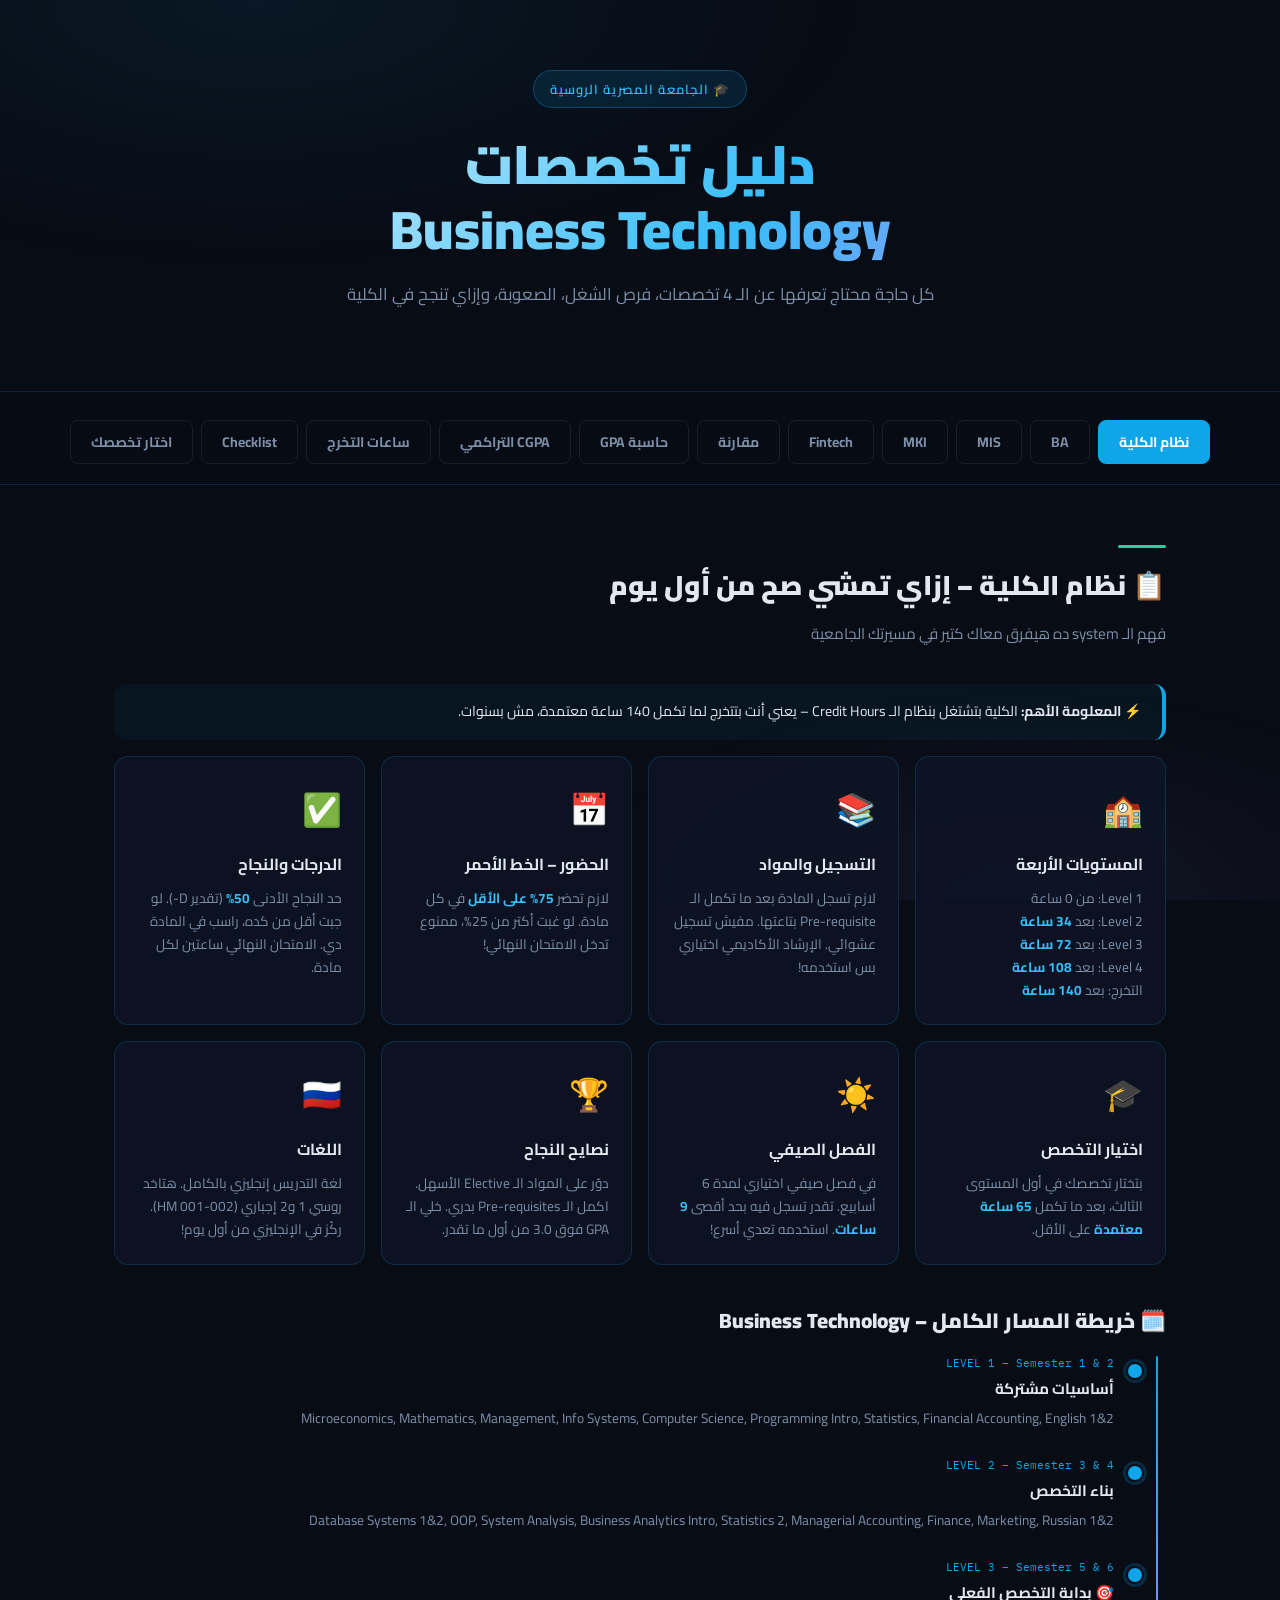
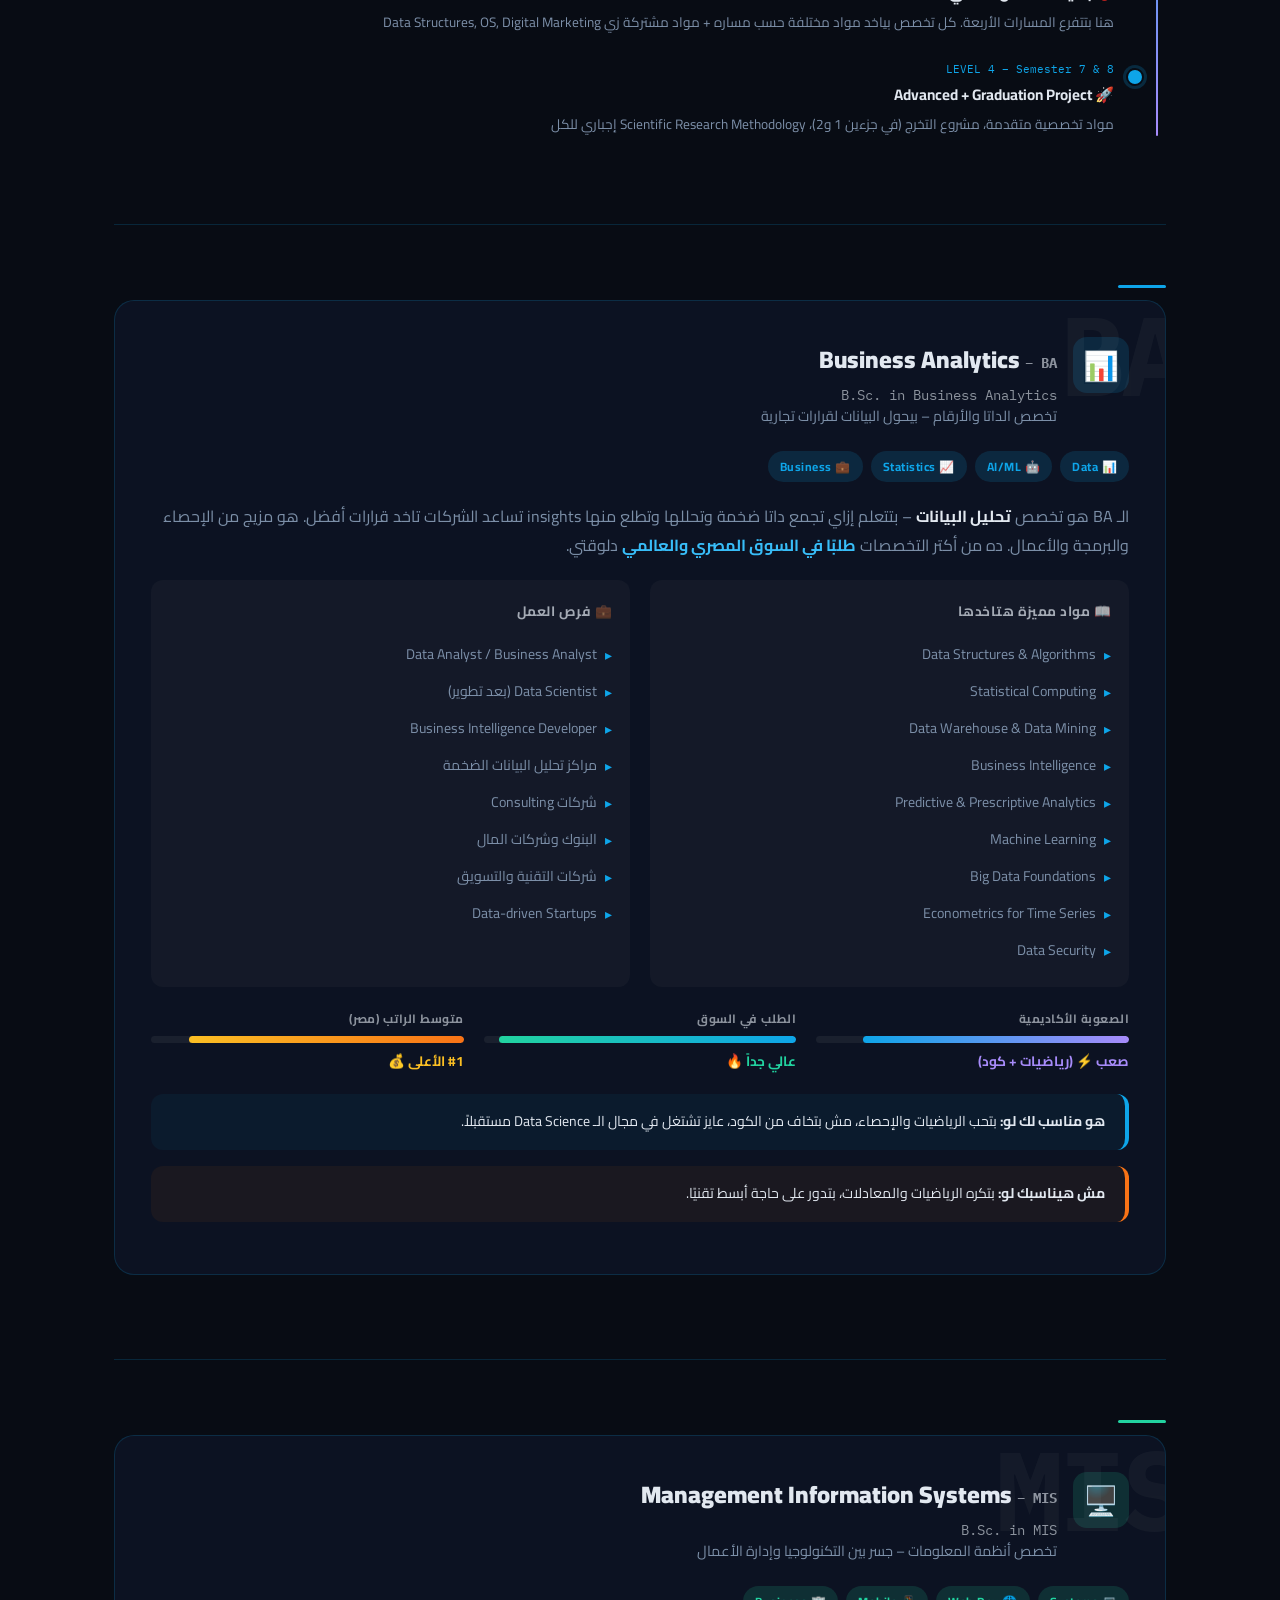
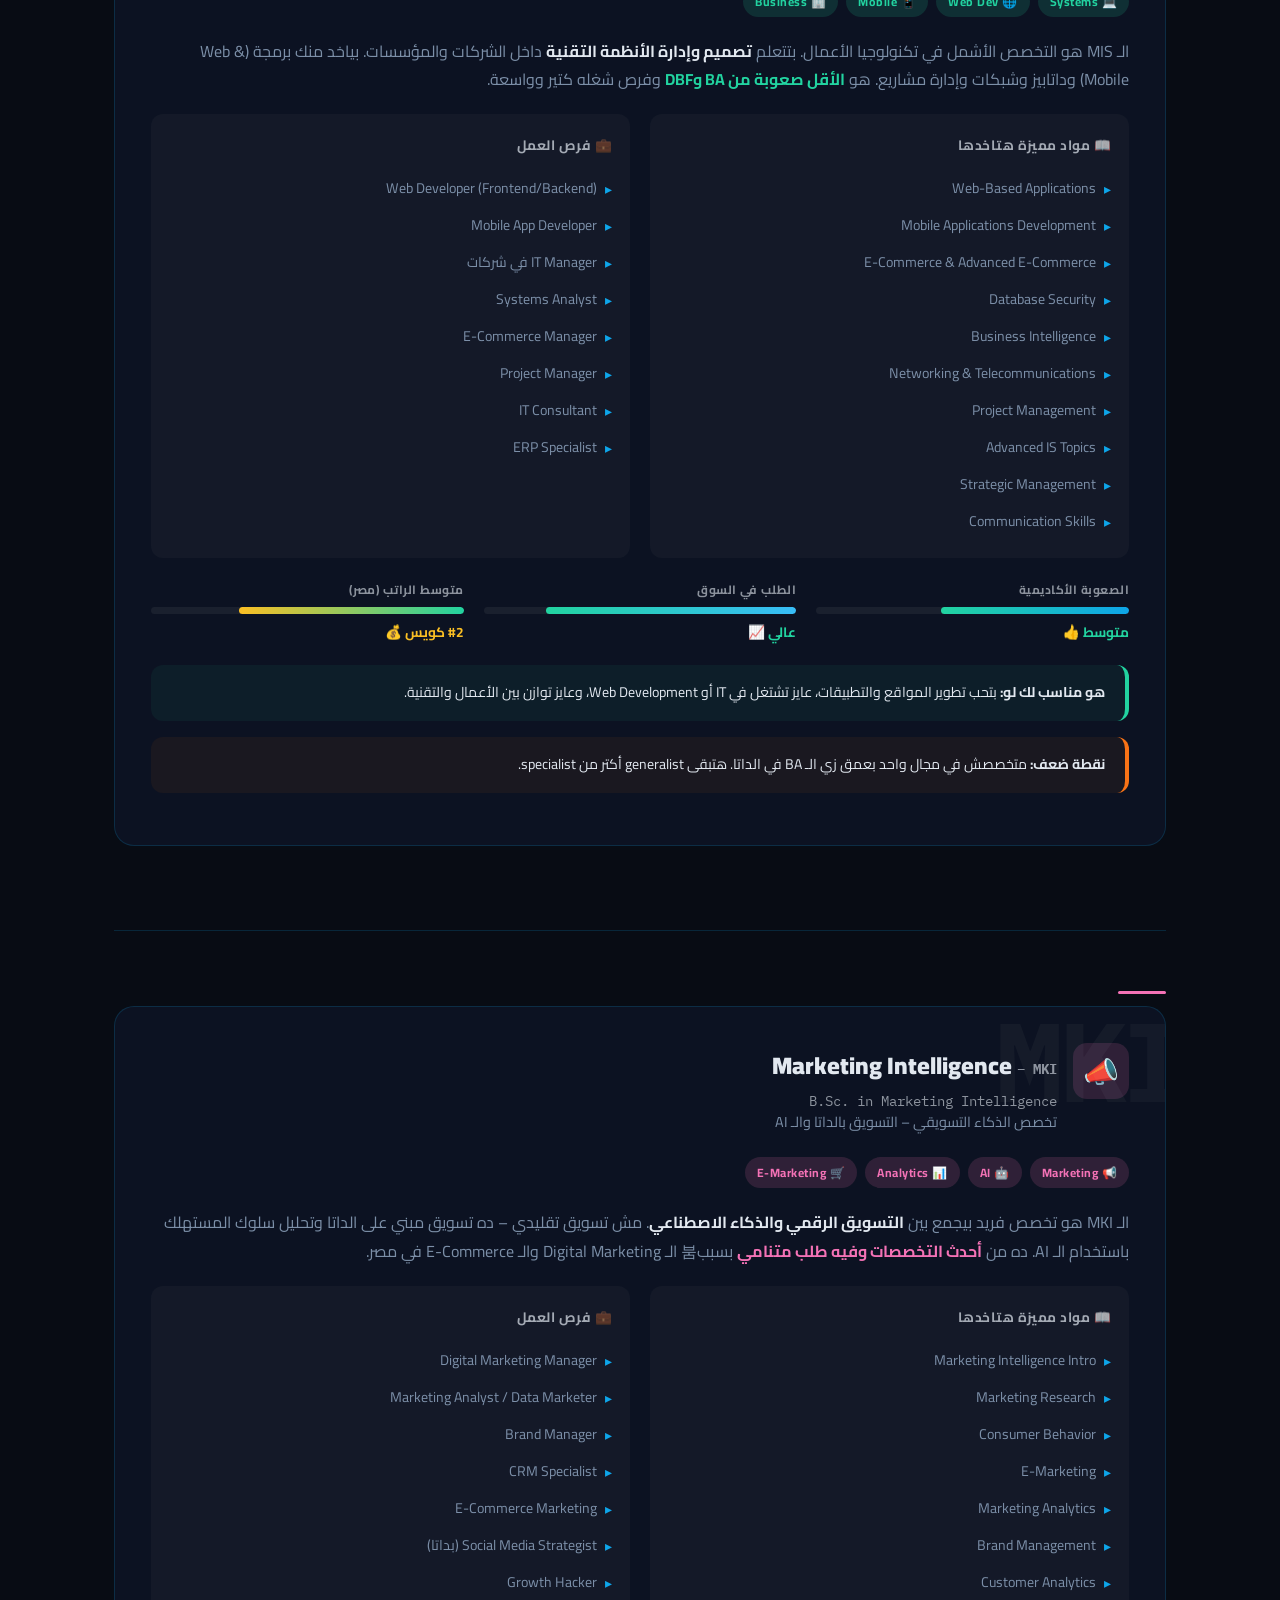
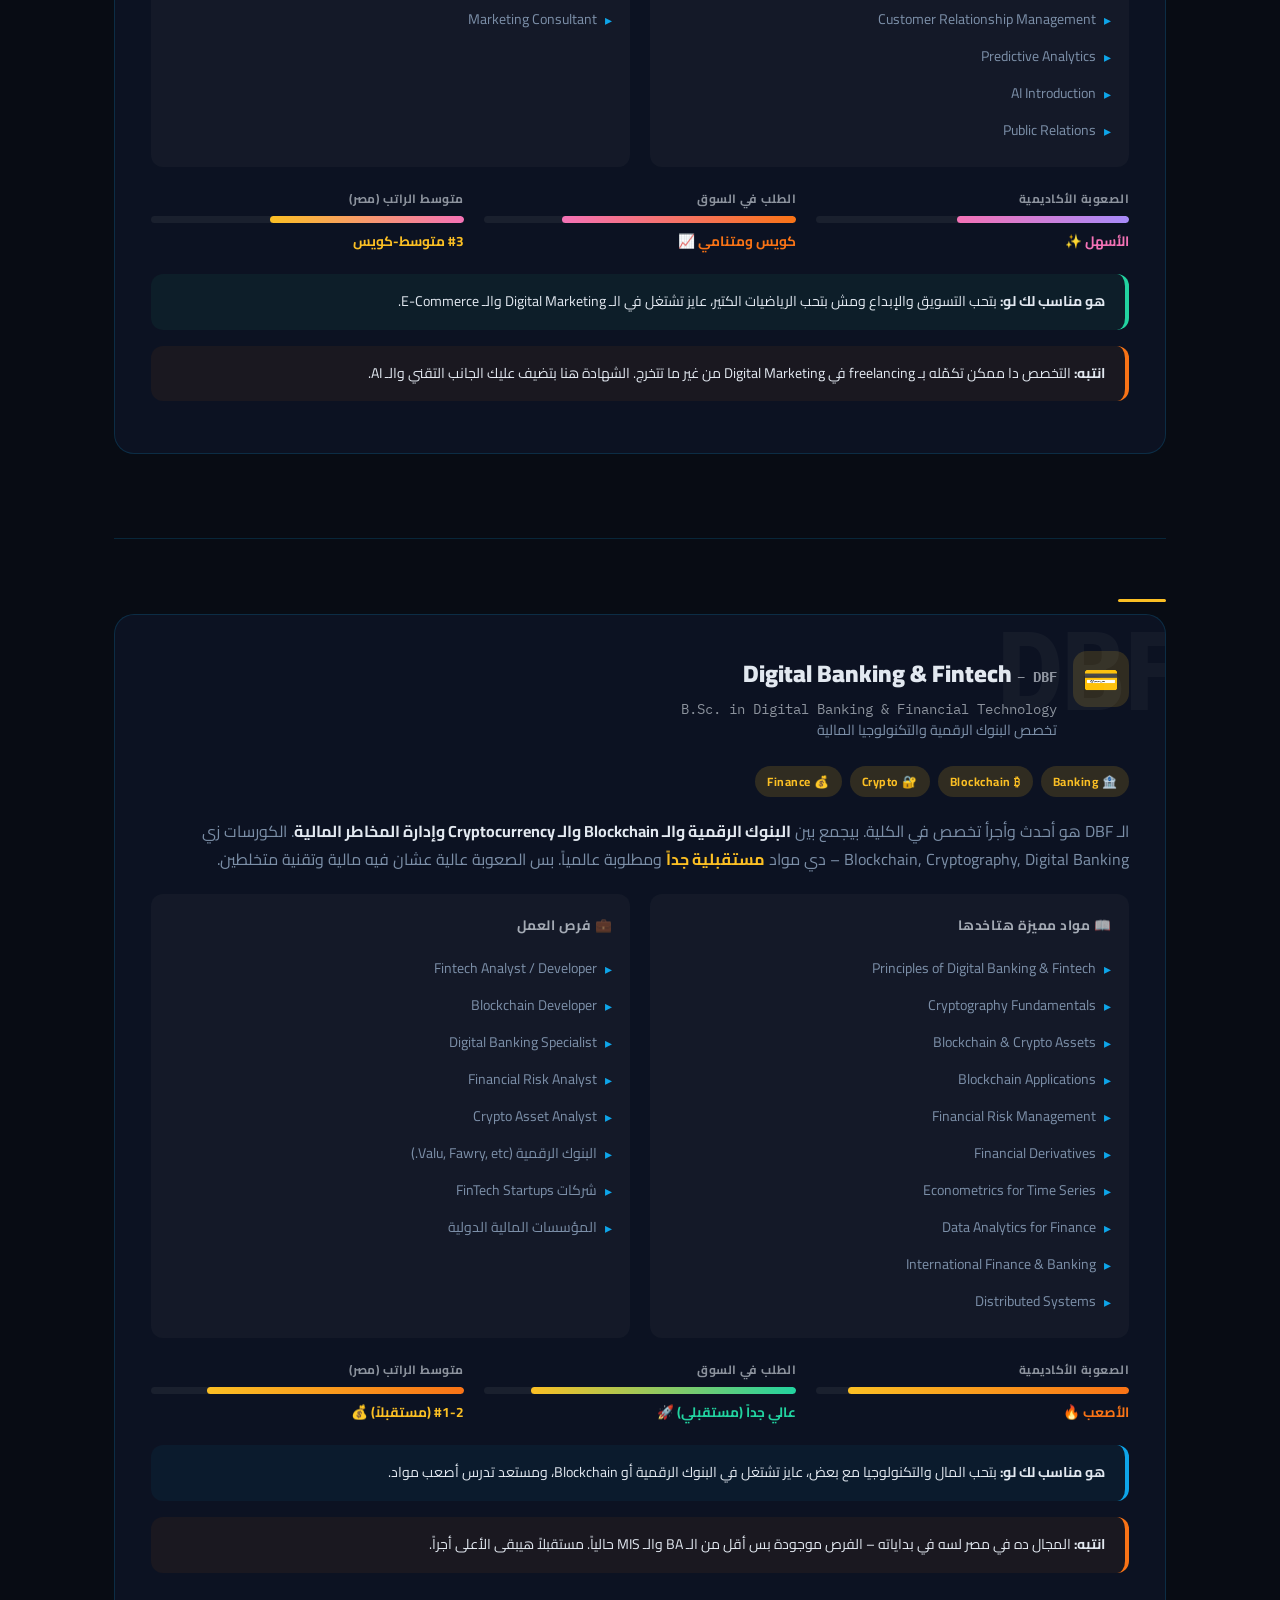
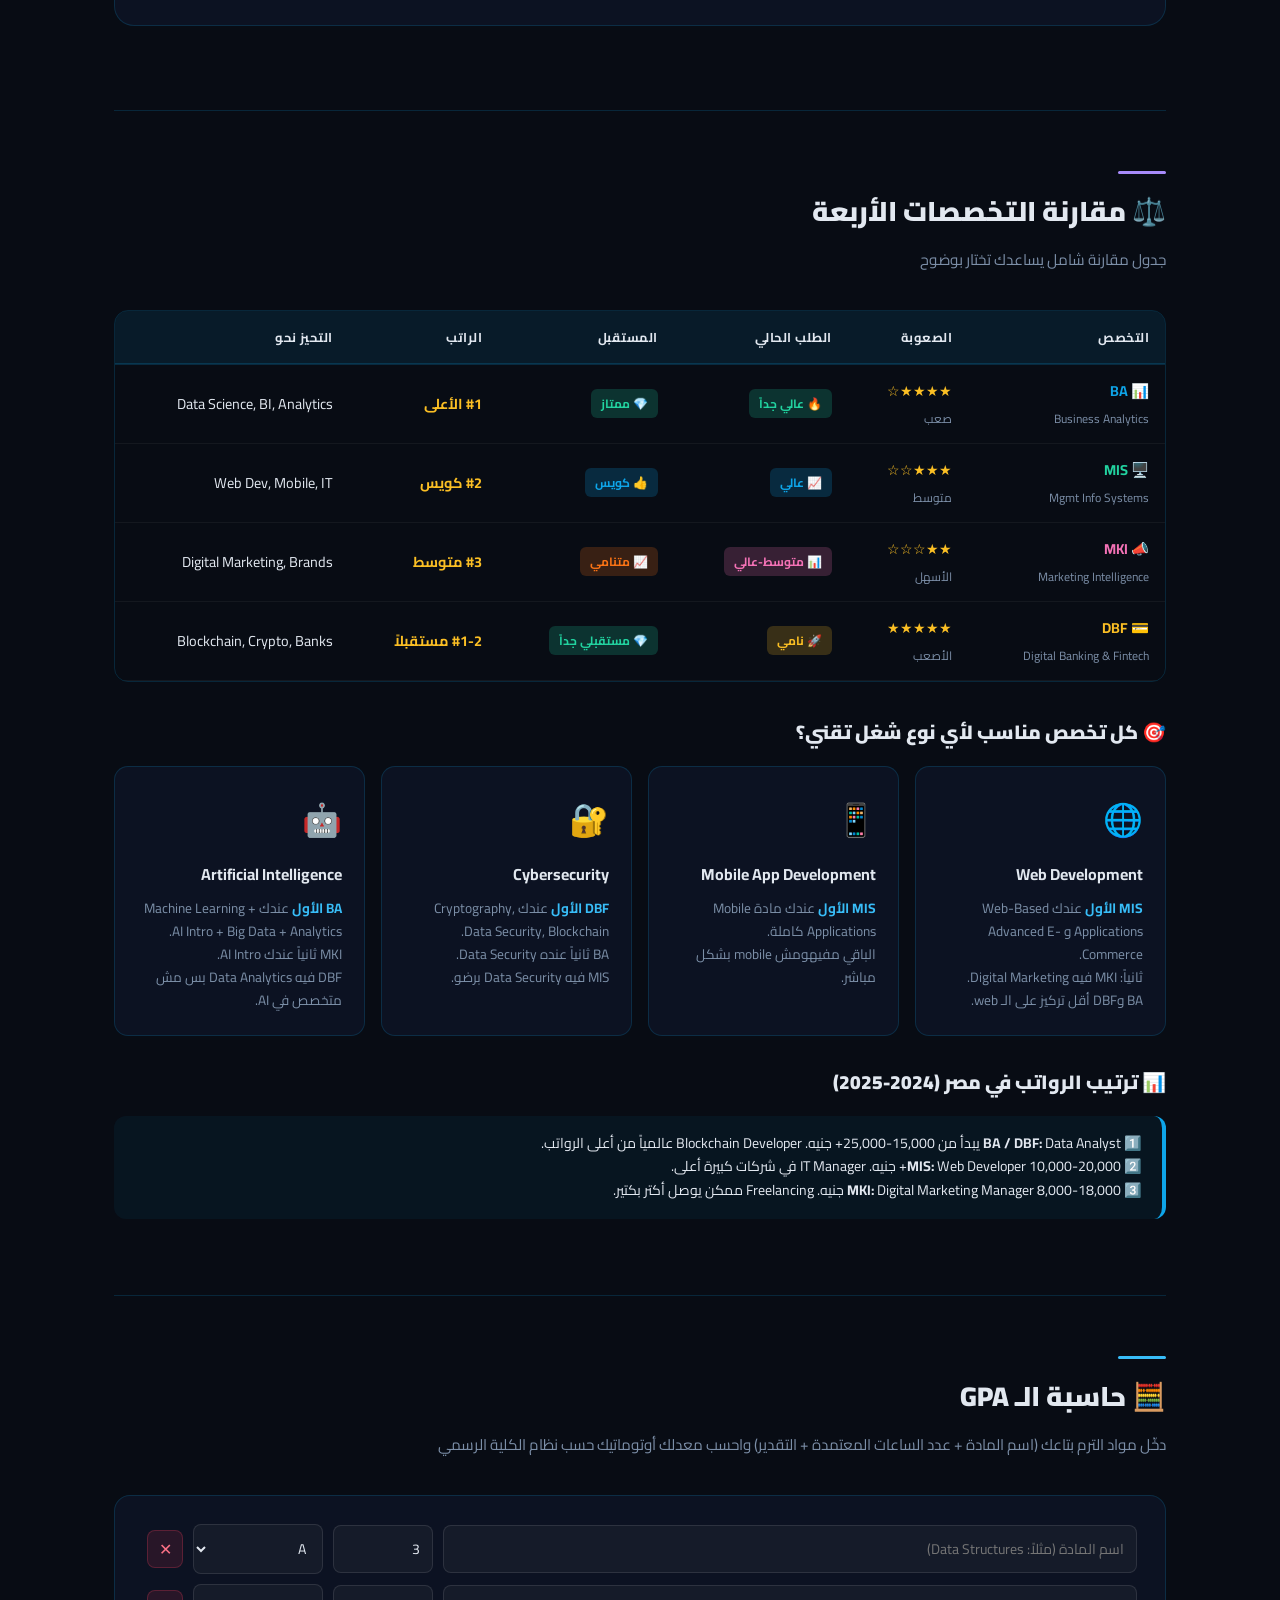
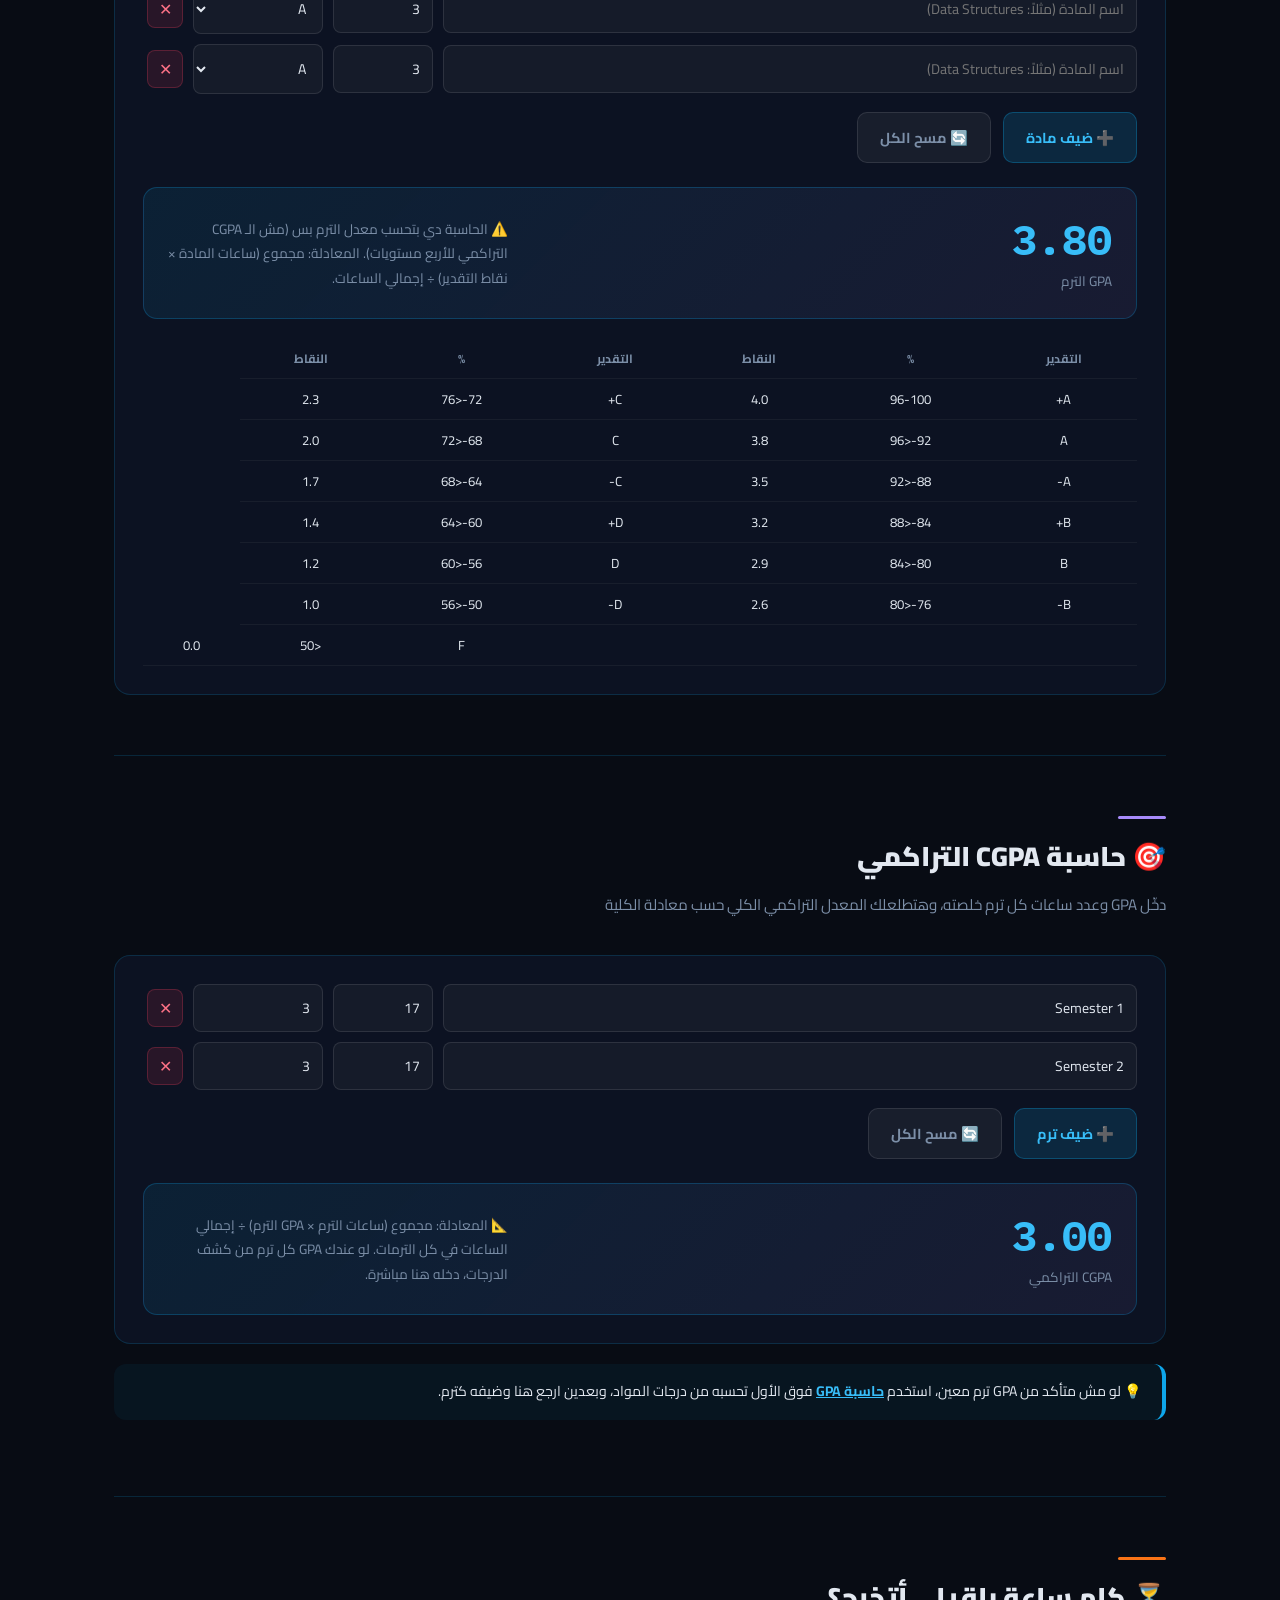
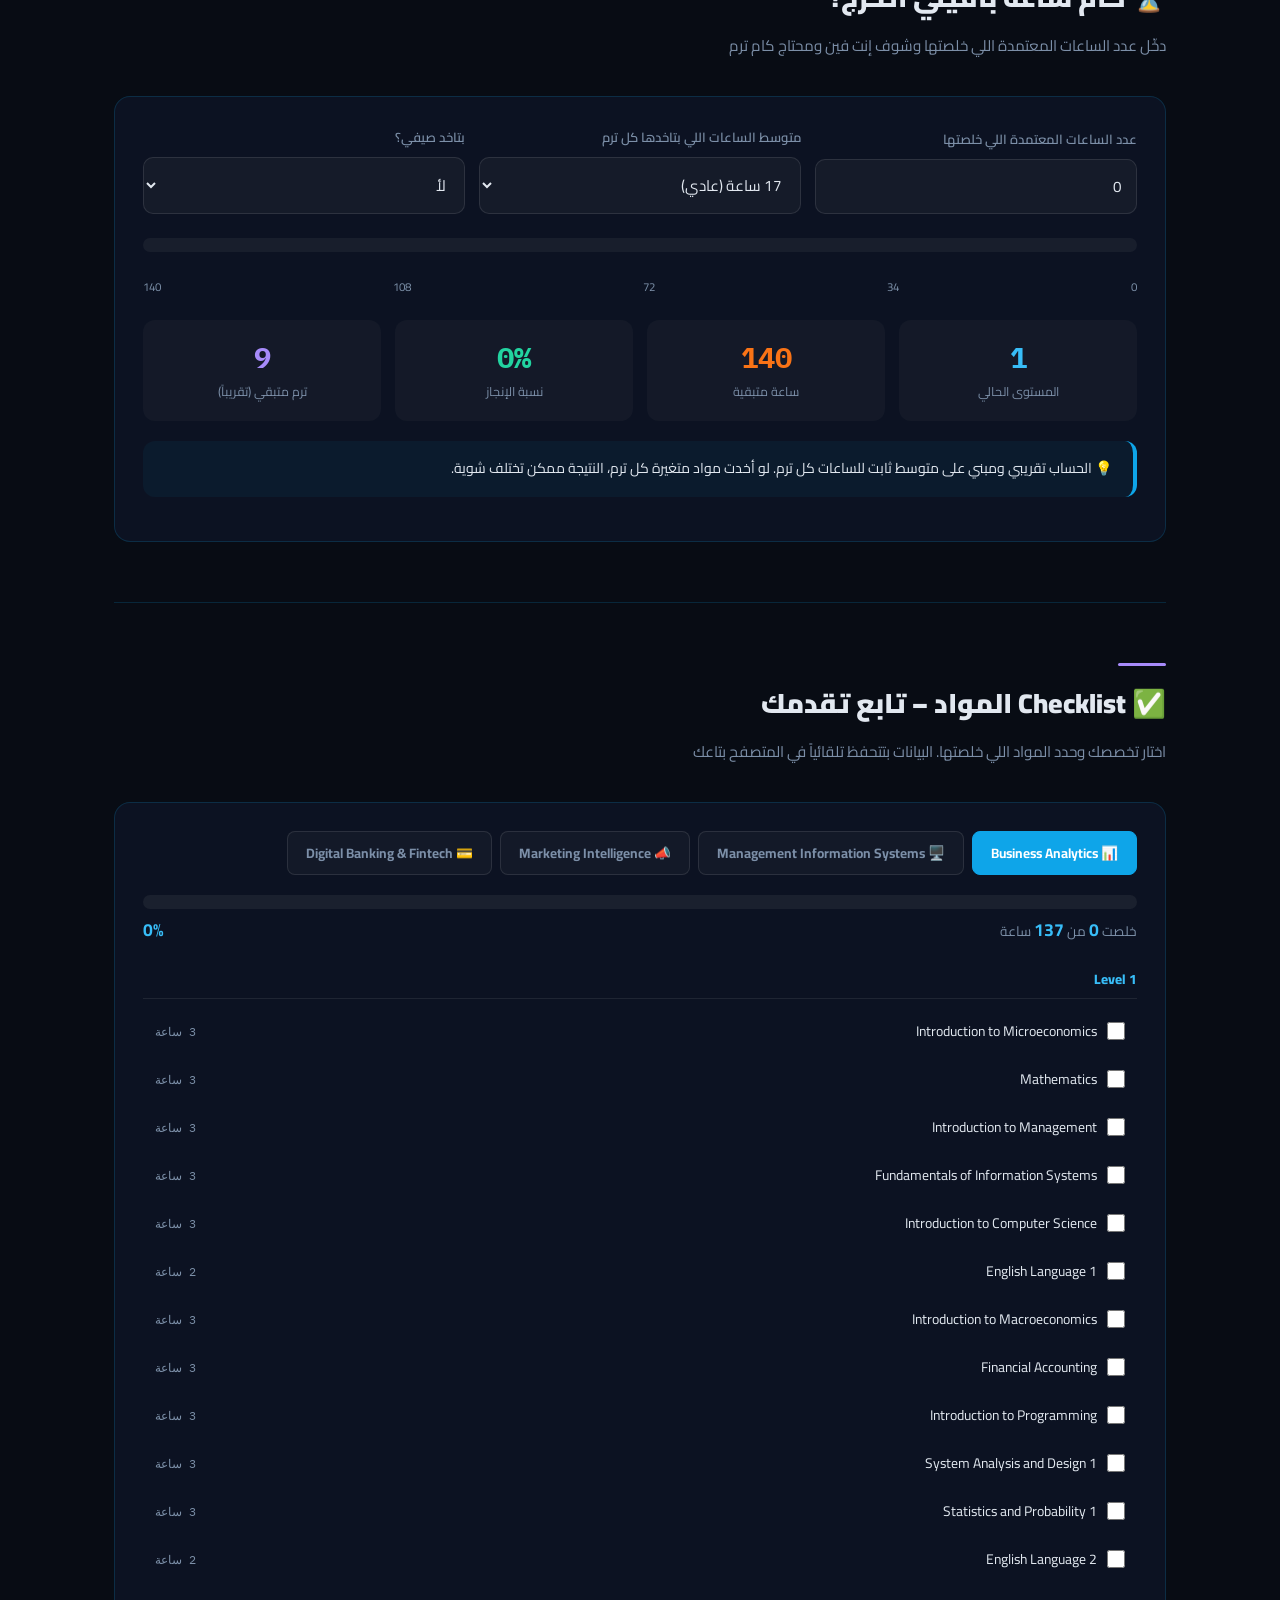
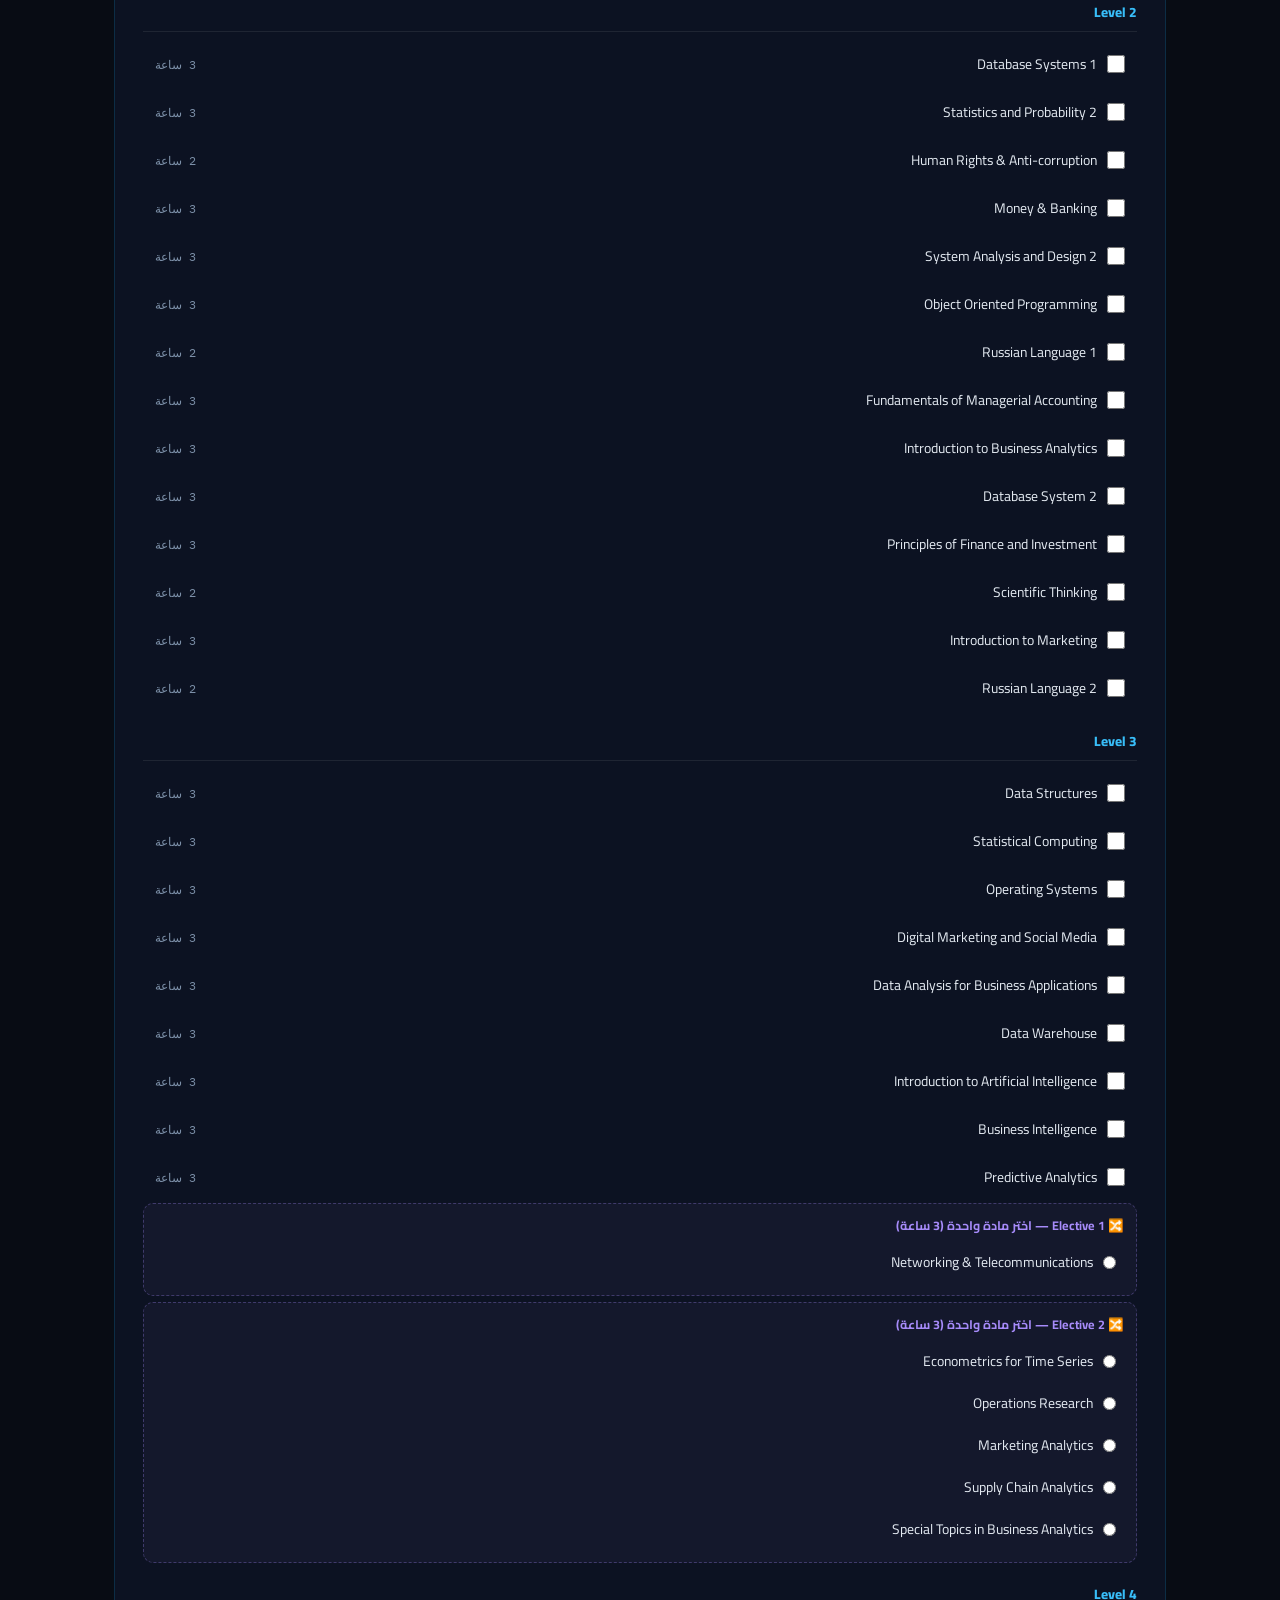
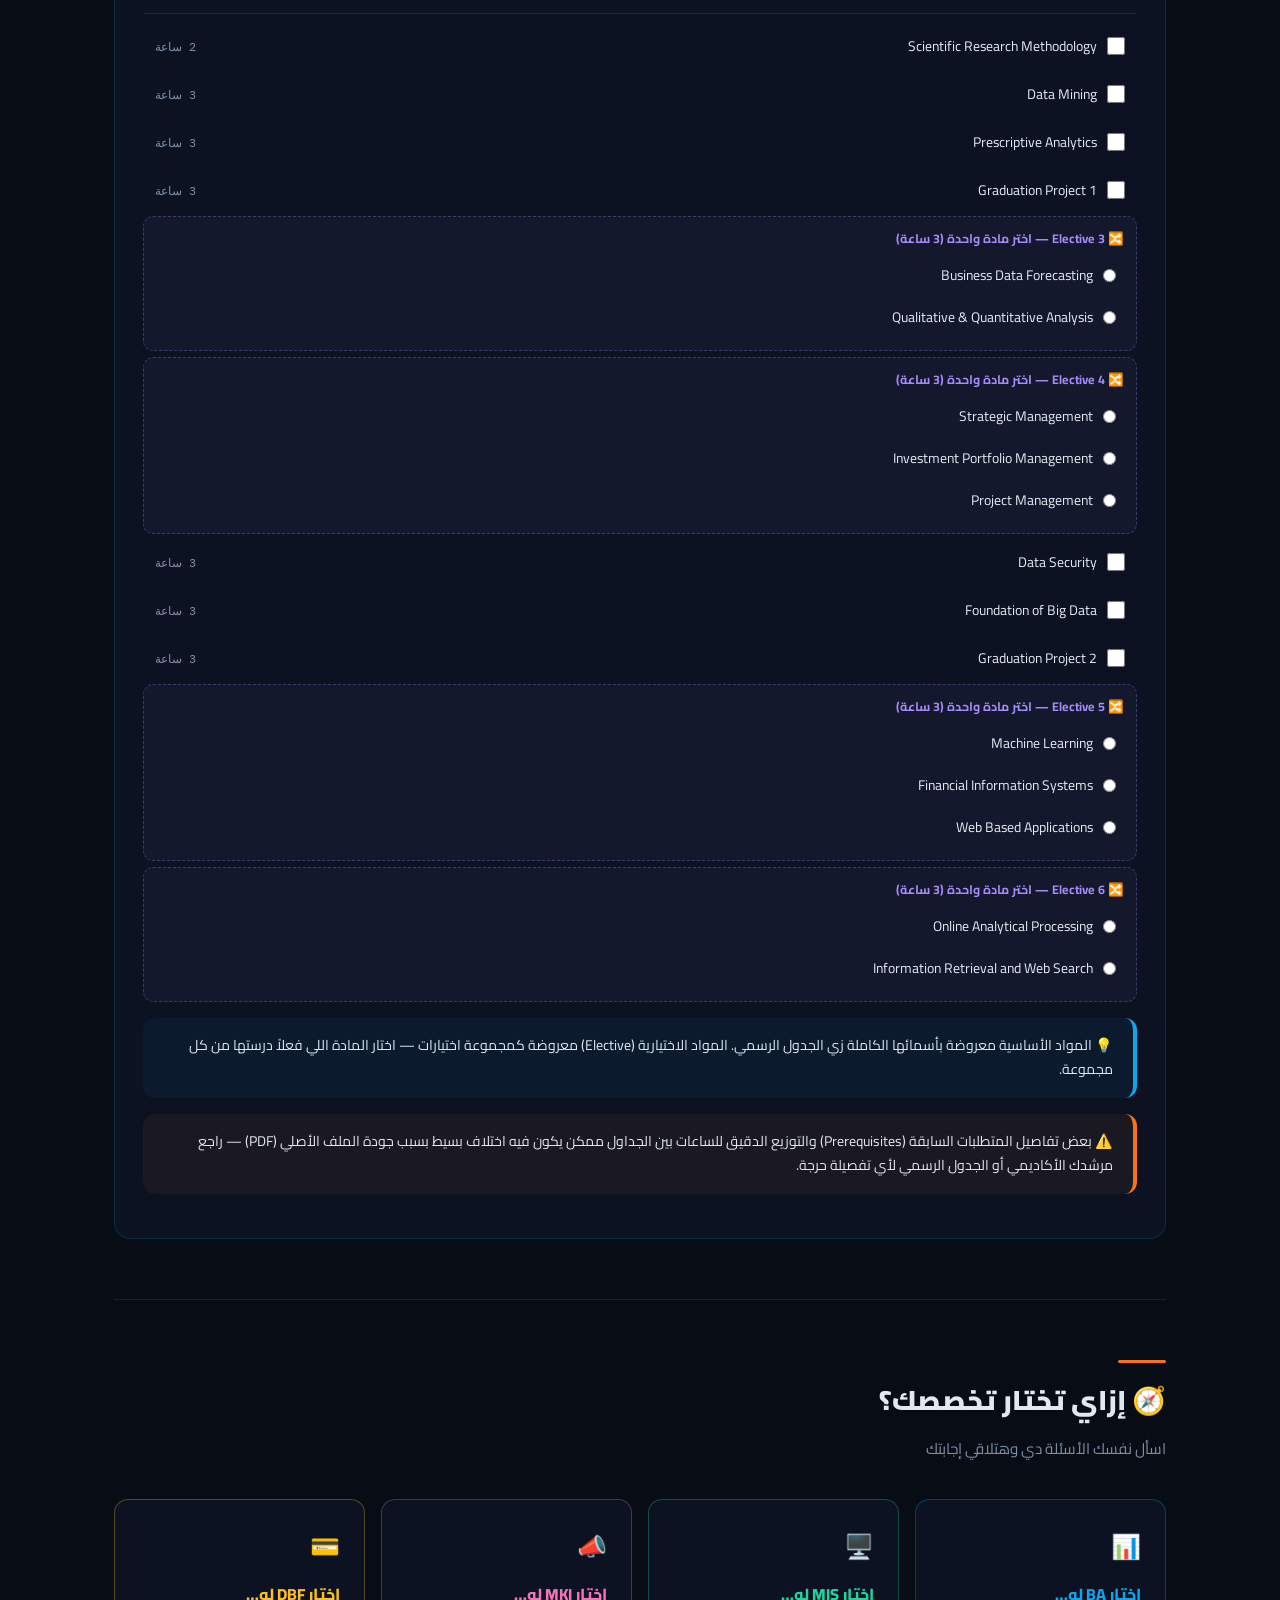
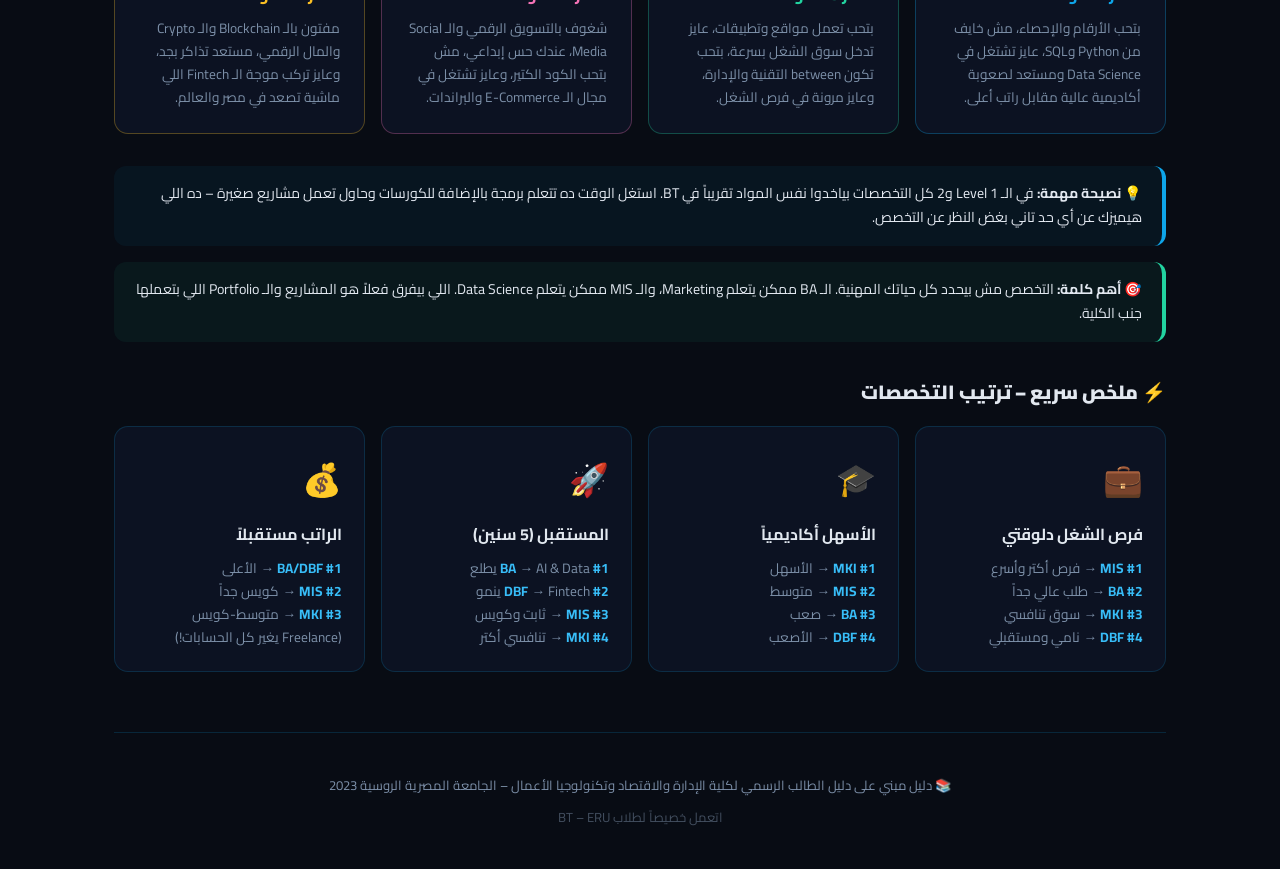
==== commit db0594d7: "Add files via upload" ====
--- a/index.html
+++ b/index.html
@@ -356,6 +356,7 @@
   <a href="#dbf">Fintech</a>
   <a href="#compare">مقارنة</a>
   <a href="#gpa">حاسبة GPA</a>
+  <a href="#cgpa">CGPA التراكمي</a>
   <a href="#hours">ساعات التخرج</a>
   <a href="#checklist">Checklist</a>
   <a href="#choose">اختار تخصصك</a>
@@ -931,6 +932,39 @@
 
 
 <!-- ══════════════════════════════════════════ -->
+<!-- SECTION: CGPA CALCULATOR -->
+<!-- ══════════════════════════════════════════ -->
+<section id="cgpa" class="fade-section">
+  <div class="divider" style="background:var(--purple)"></div>
+  <div class="section-title">🎯 حاسبة CGPA التراكمي</div>
+  <div class="section-sub">دخّل GPA وعدد ساعات كل ترم خلصته، وهتطلعلك المعدل التراكمي الكلي حسب معادلة الكلية</div>
+
+  <div class="gpa-wrap">
+    <div id="cgpaRows"></div>
+
+    <div class="gpa-actions">
+      <button class="btn btn-add" onclick="addCgpaRow()">➕ ضيف ترم</button>
+      <button class="btn btn-reset" onclick="resetCgpaRows()">🔄 مسح الكل</button>
+    </div>
+
+    <div class="gpa-result">
+      <div>
+        <div class="gpa-num" id="cgpaResult">0.00</div>
+        <div class="gpa-label">CGPA التراكمي</div>
+      </div>
+      <div style="color:var(--muted); font-size:0.85rem; line-height:1.8; max-width:340px">
+        📐 المعادلة: مجموع (ساعات الترم × GPA الترم) ÷ إجمالي الساعات في كل الترمات. لو عندك GPA كل ترم من كشف الدرجات، دخله هنا مباشرة.
+      </div>
+    </div>
+  </div>
+
+  <div class="alert alert-blue" style="margin-top:20px">
+    💡 لو مش متأكد من GPA ترم معين، استخدم <a href="#gpa" style="color:var(--blue2); font-weight:700">حاسبة GPA</a> فوق الأول تحسبه من درجات المواد، وبعدين ارجع هنا وضيفه كترم.
+  </div>
+</section>
+
+
+<!-- ══════════════════════════════════════════ -->
 <!-- SECTION: HOURS TO GRADUATE CALCULATOR -->
 <!-- ══════════════════════════════════════════ -->
 <section id="hours" class="fade-section">
@@ -1172,6 +1206,54 @@
 
   // init with 3 empty rows
   resetGpaRows();
+
+  // ── CGPA CALCULATOR ──
+  let cgpaRowCount = 0;
+
+  function addCgpaRow(label='', credit=17, gpa=3.0) {
+    cgpaRowCount++;
+    const wrap = document.getElementById('cgpaRows');
+    const row = document.createElement('div');
+    row.className = 'gpa-row';
+    row.id = 'cgpaRow-' + cgpaRowCount;
+    row.innerHTML = `
+      <input type="text" placeholder="اسم الترم (مثلاً: Semester 3)" value="${label}" oninput="calcCgpa()">
+      <input type="number" min="1" max="21" value="${credit}" oninput="calcCgpa()" title="عدد الساعات المعتمدة في الترم">
+      <input type="number" step="0.01" min="0" max="4" value="${gpa}" oninput="calcCgpa()" title="GPA الترم" style="width:100%; background:rgba(255,255,255,0.04); border:1px solid rgba(255,255,255,0.1); color:var(--text); border-radius:8px; padding:10px 12px; font-family:'Cairo',sans-serif; font-size:0.88rem;">
+      <button class="del-btn" onclick="removeCgpaRow(${cgpaRowCount})" title="حذف">✕</button>
+    `;
+    wrap.appendChild(row);
+    calcCgpa();
+  }
+
+  function removeCgpaRow(id) {
+    const row = document.getElementById('cgpaRow-' + id);
+    if (row) row.remove();
+    calcCgpa();
+  }
+
+  function resetCgpaRows() {
+    document.getElementById('cgpaRows').innerHTML = '';
+    cgpaRowCount = 0;
+    addCgpaRow('Semester 1', 17, 3.0);
+    addCgpaRow('Semester 2', 17, 3.0);
+  }
+
+  function calcCgpa() {
+    const rows = document.querySelectorAll('#cgpaRows .gpa-row');
+    let totalPoints = 0, totalCredits = 0;
+    rows.forEach(row => {
+      const inputs = row.querySelectorAll('input[type=number]');
+      const credit = parseFloat(inputs[0].value) || 0;
+      const gpa = parseFloat(inputs[1].value) || 0;
+      totalPoints += credit * gpa;
+      totalCredits += credit;
+    });
+    const cgpa = totalCredits > 0 ? (totalPoints / totalCredits) : 0;
+    document.getElementById('cgpaResult').textContent = cgpa.toFixed(2);
+  }
+
+  resetCgpaRows();
 
   // ── HOURS TO GRADUATE CALCULATOR ──
   function calcHours() {
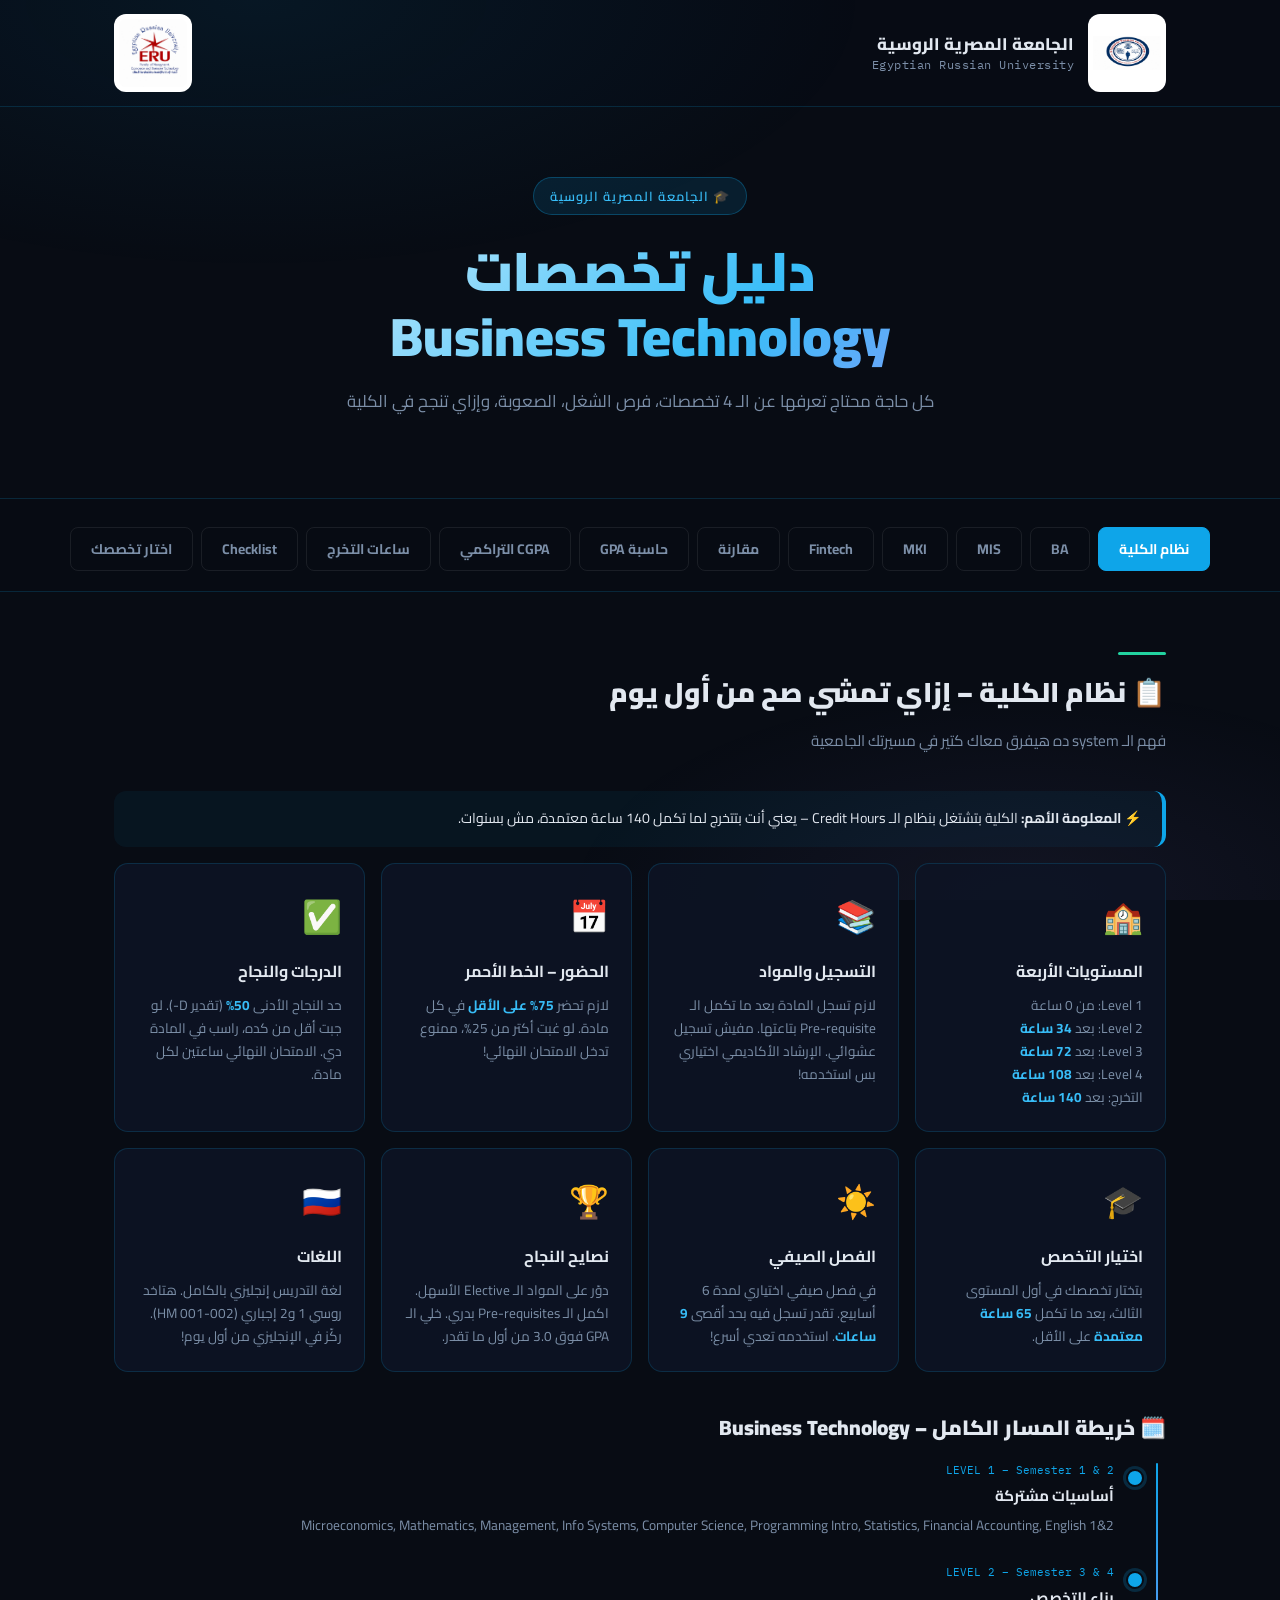
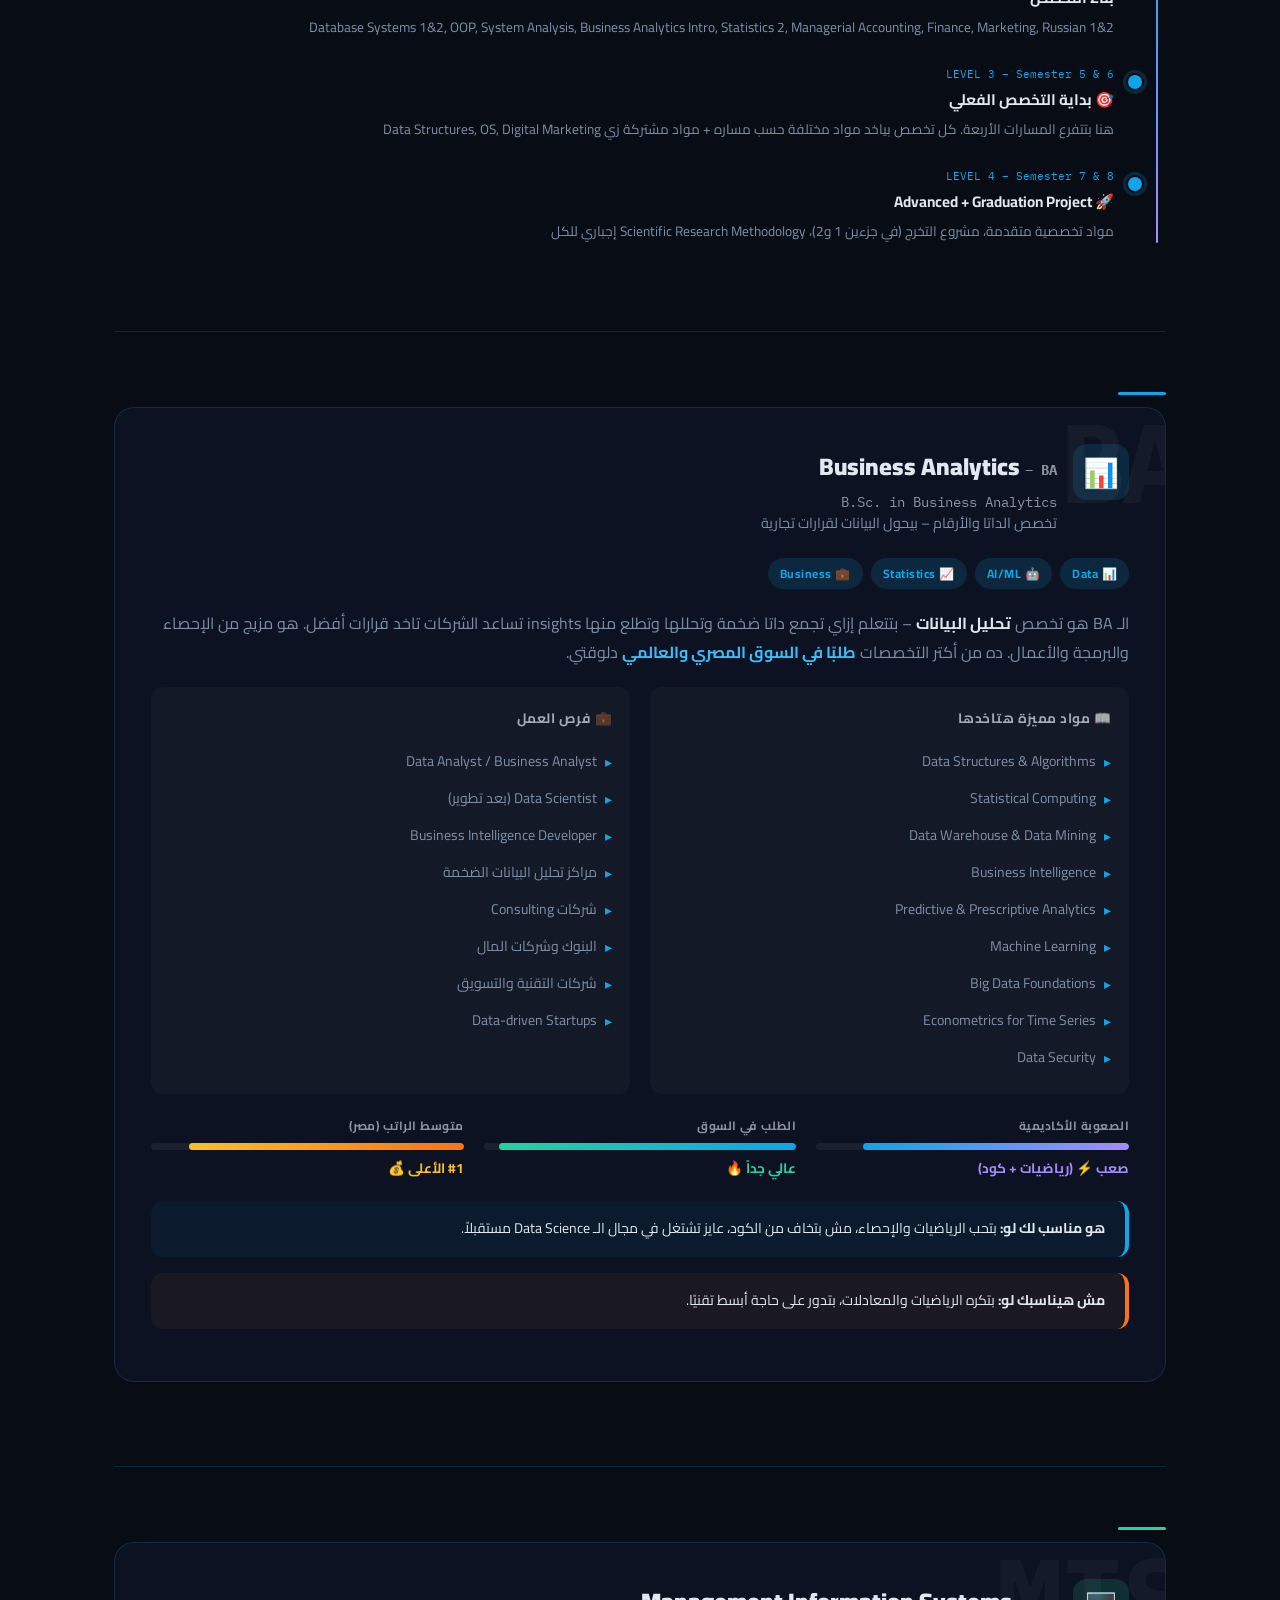
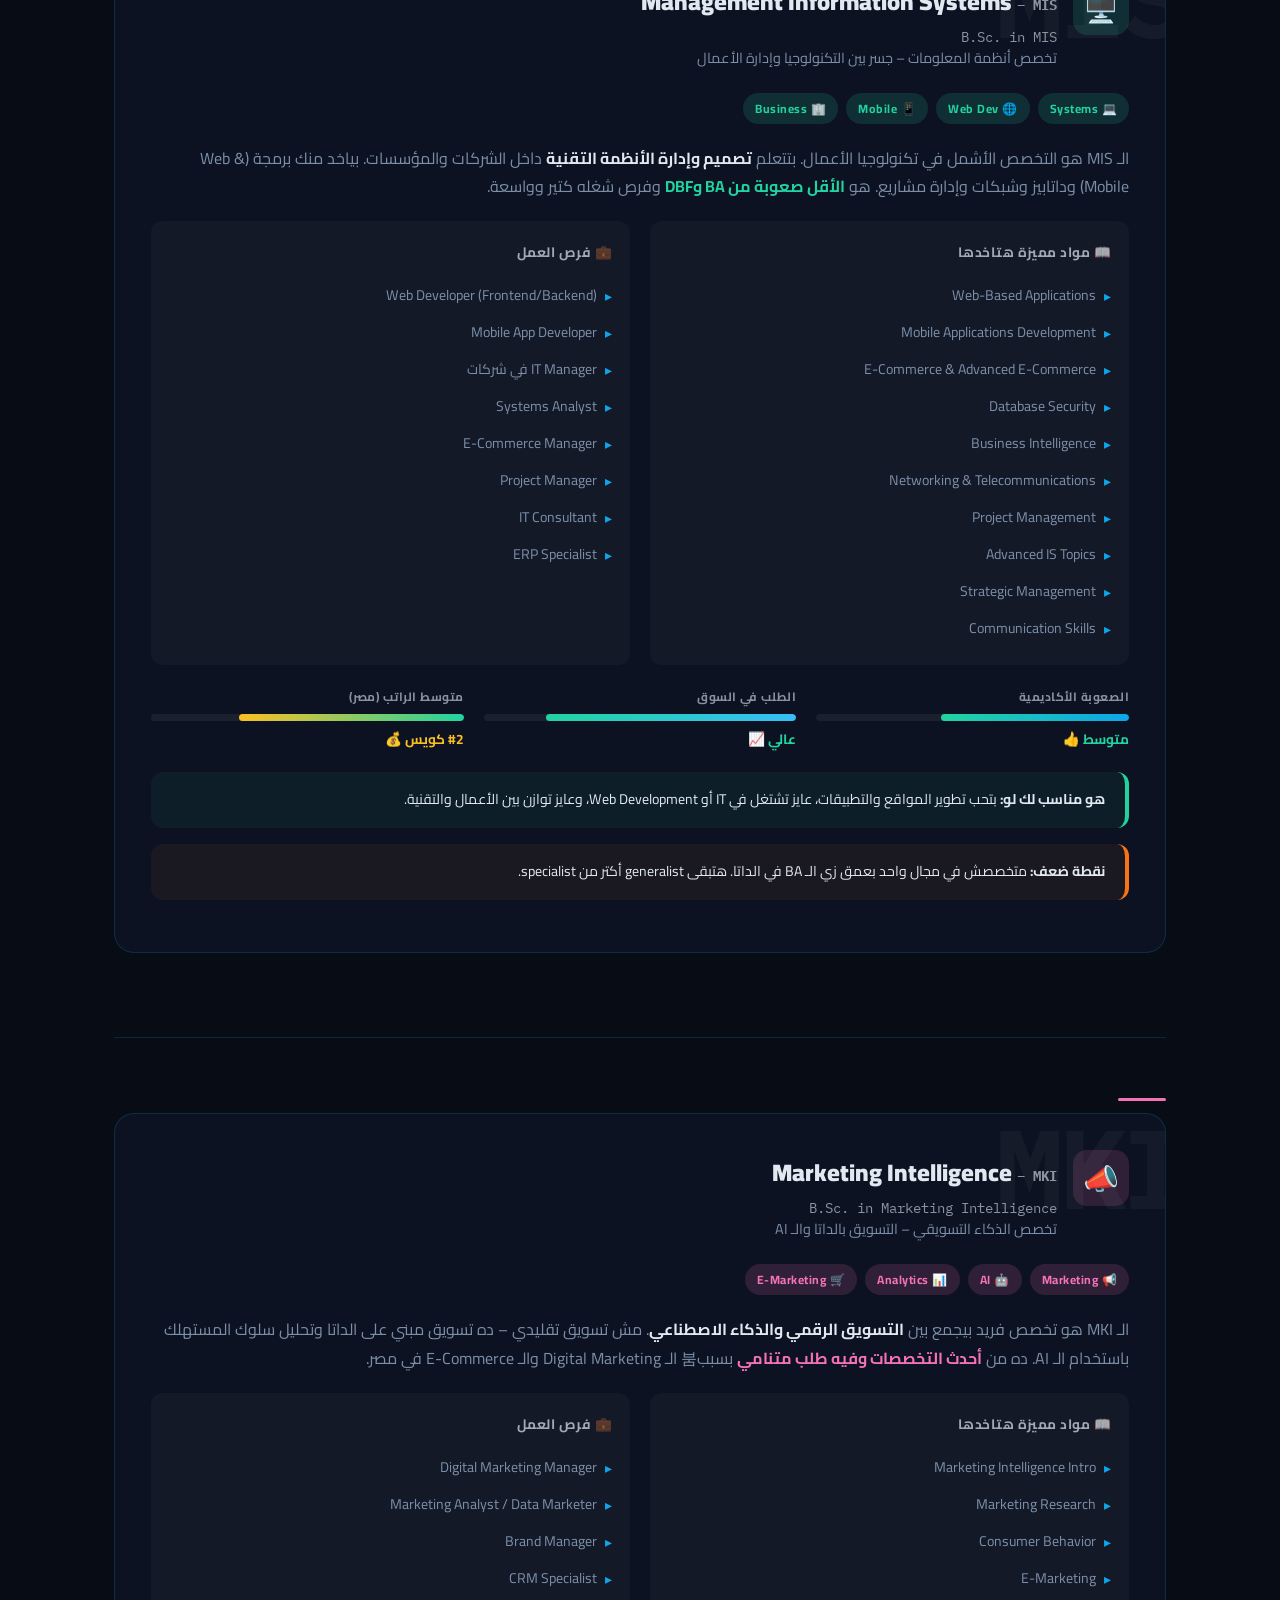
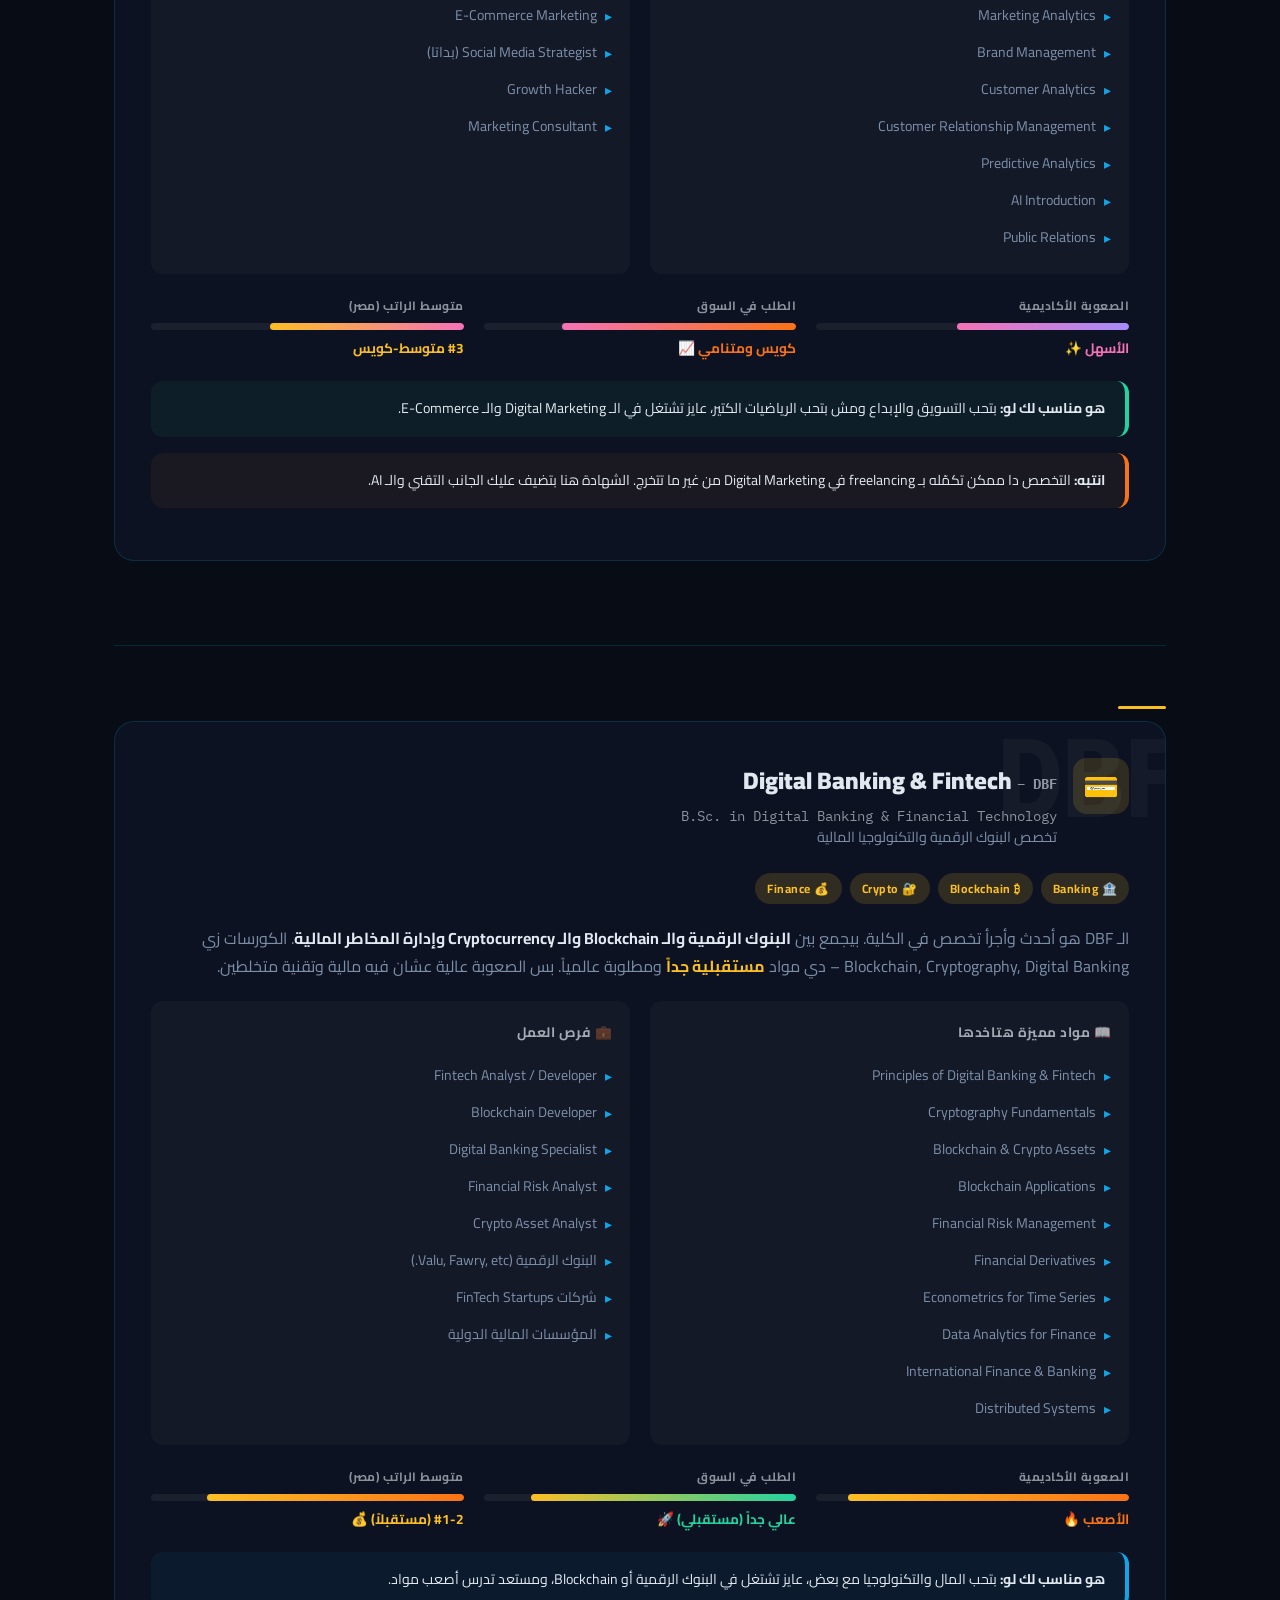
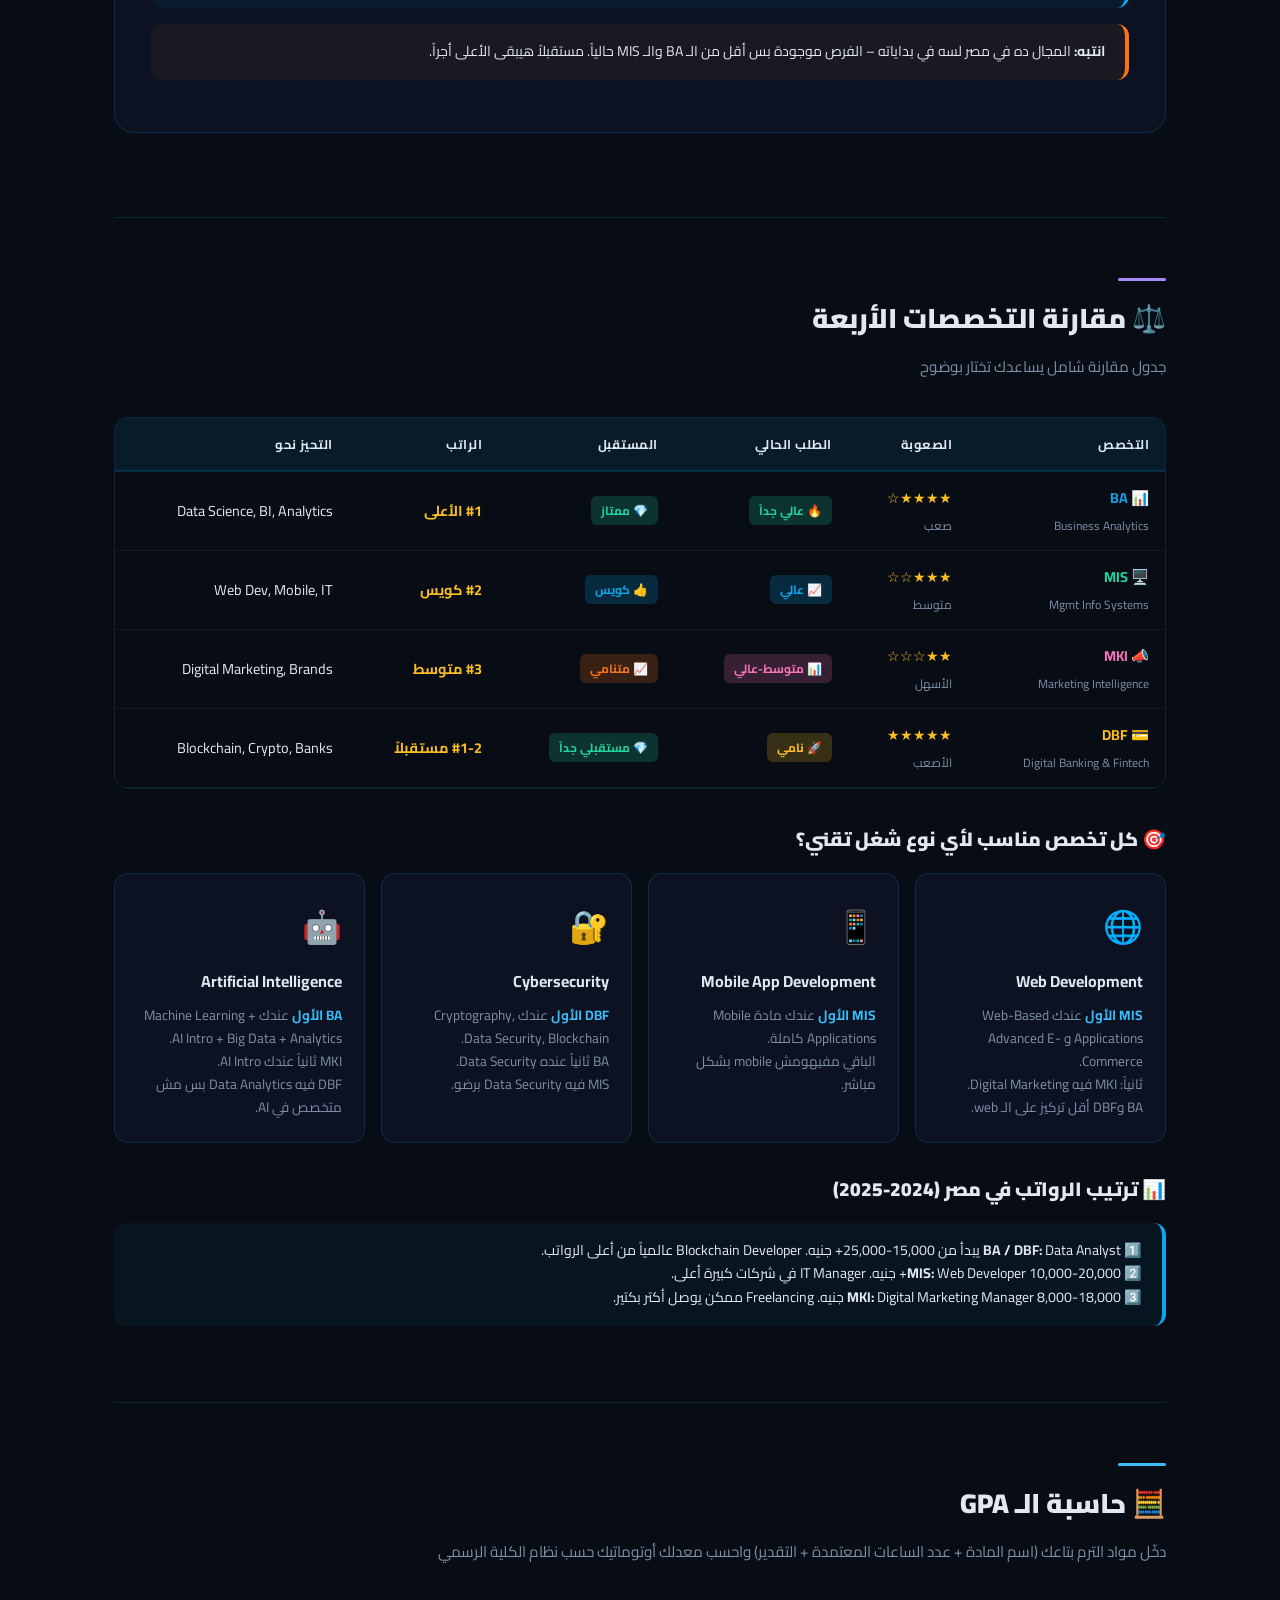
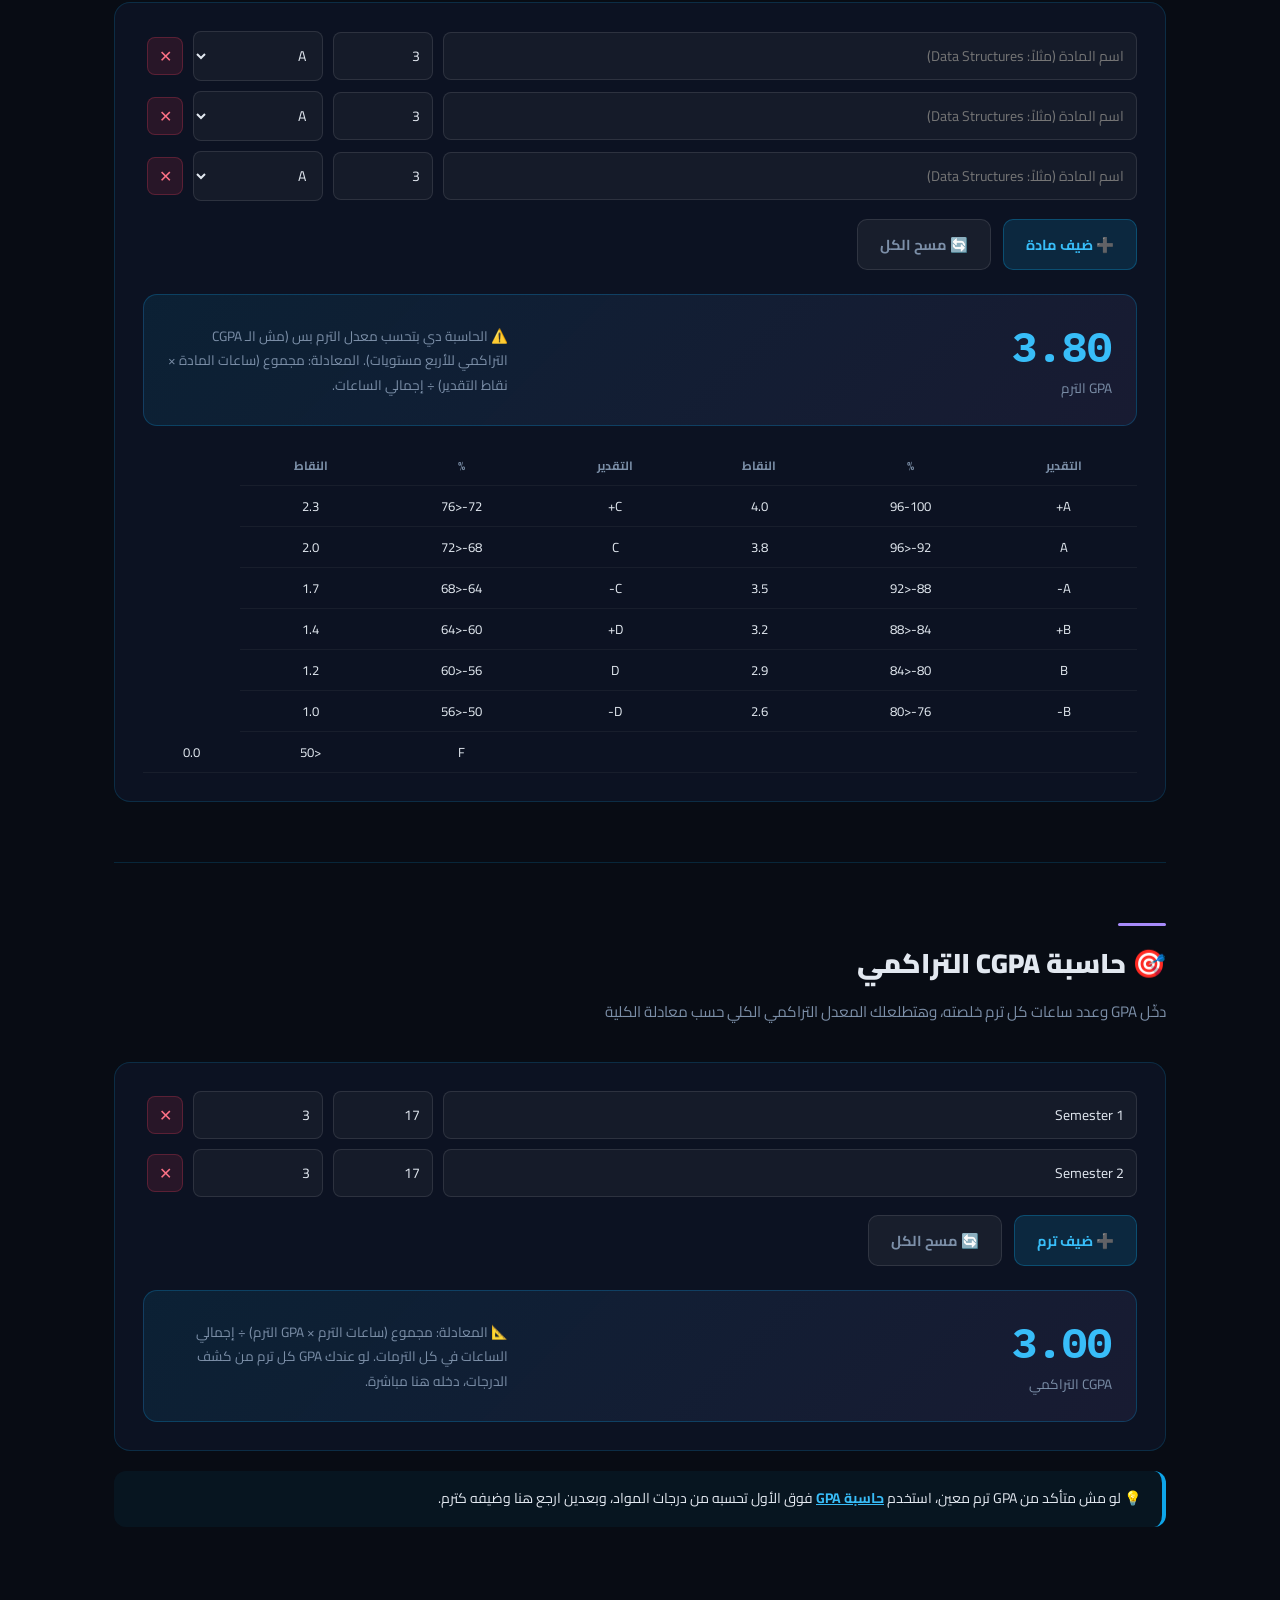
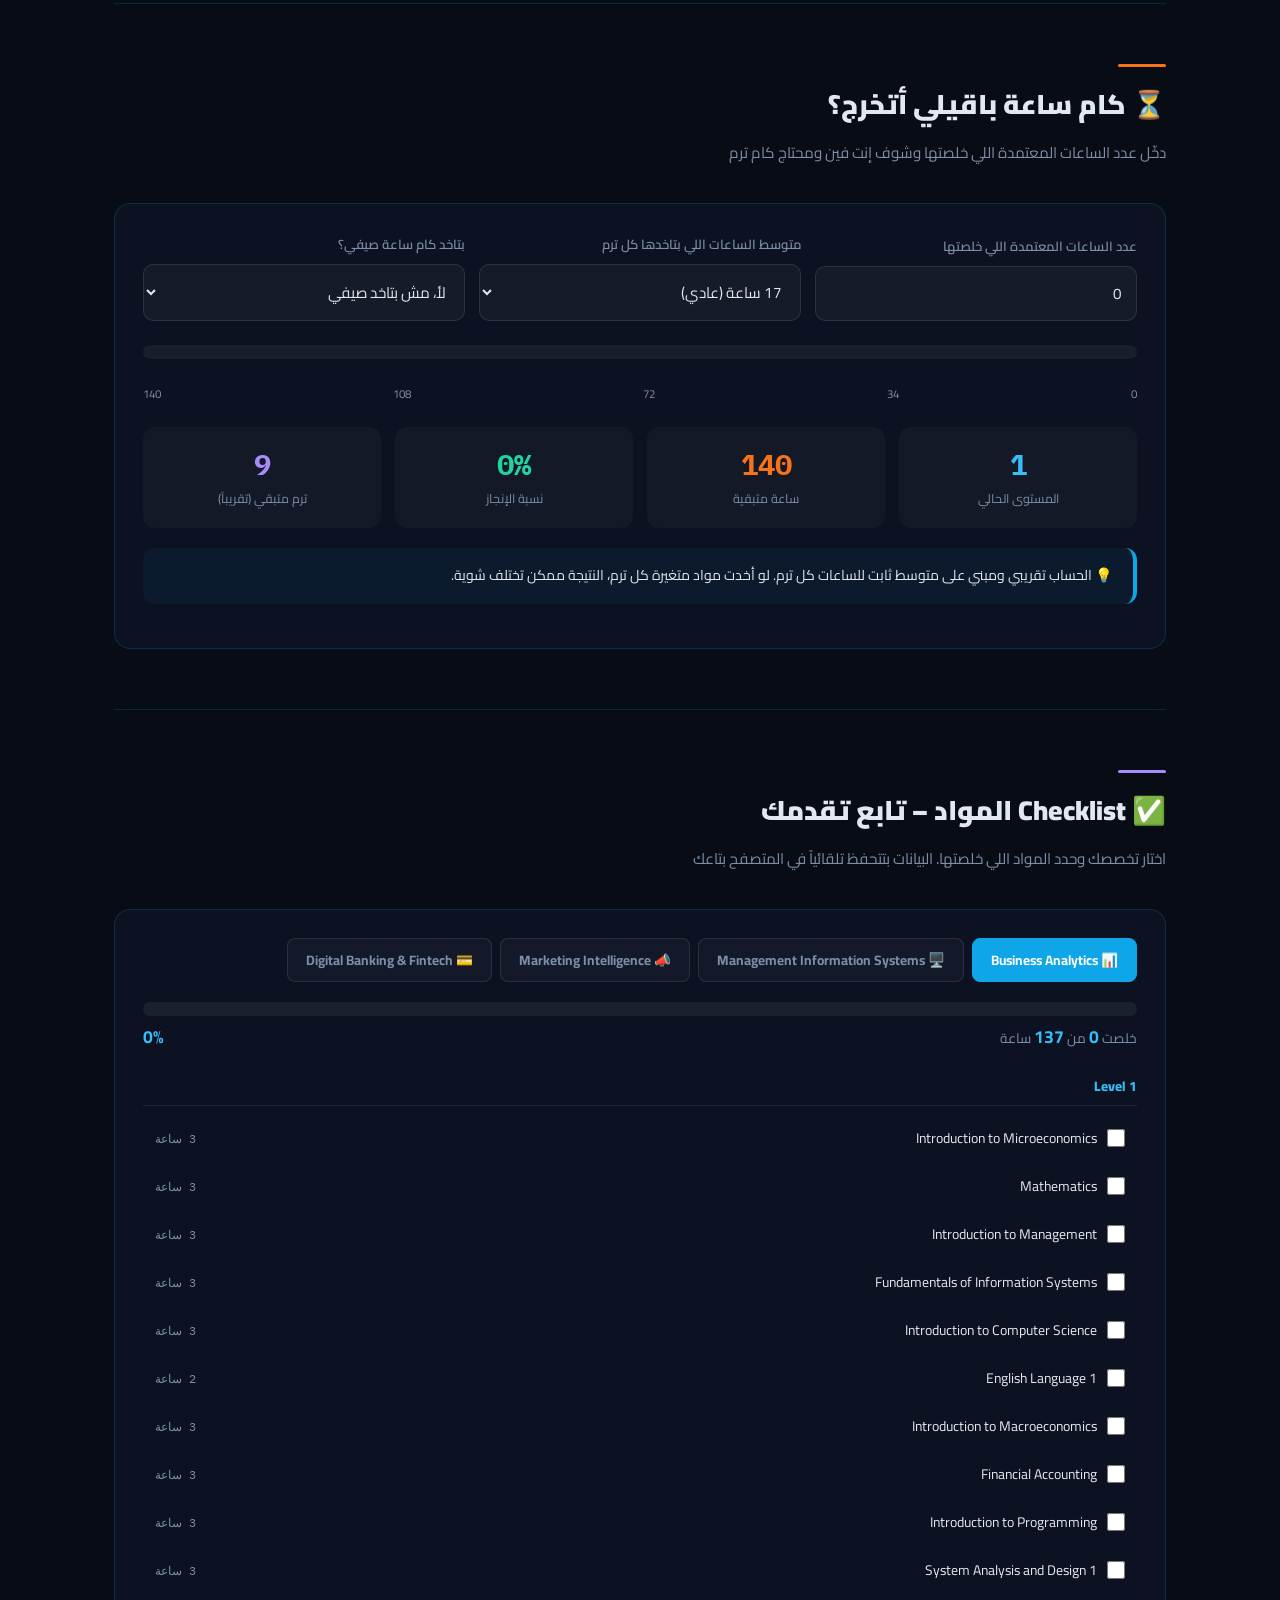
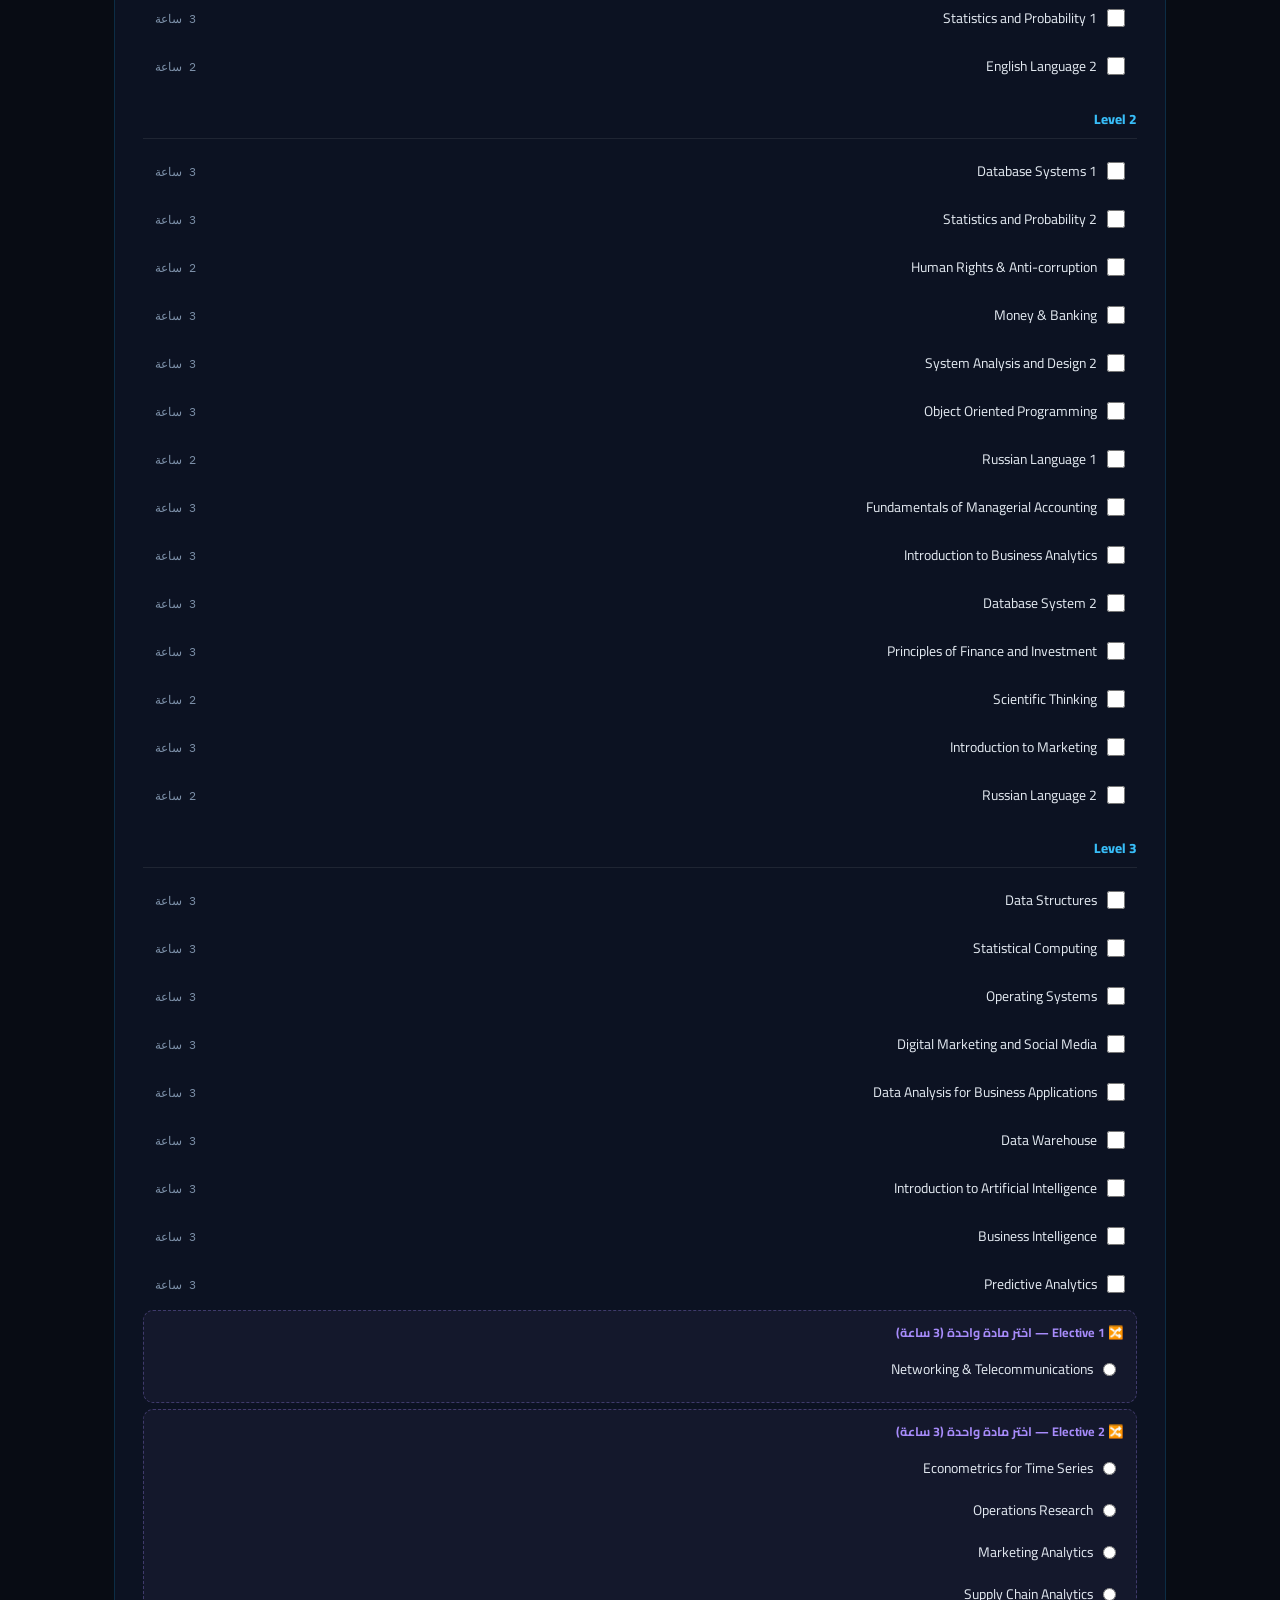
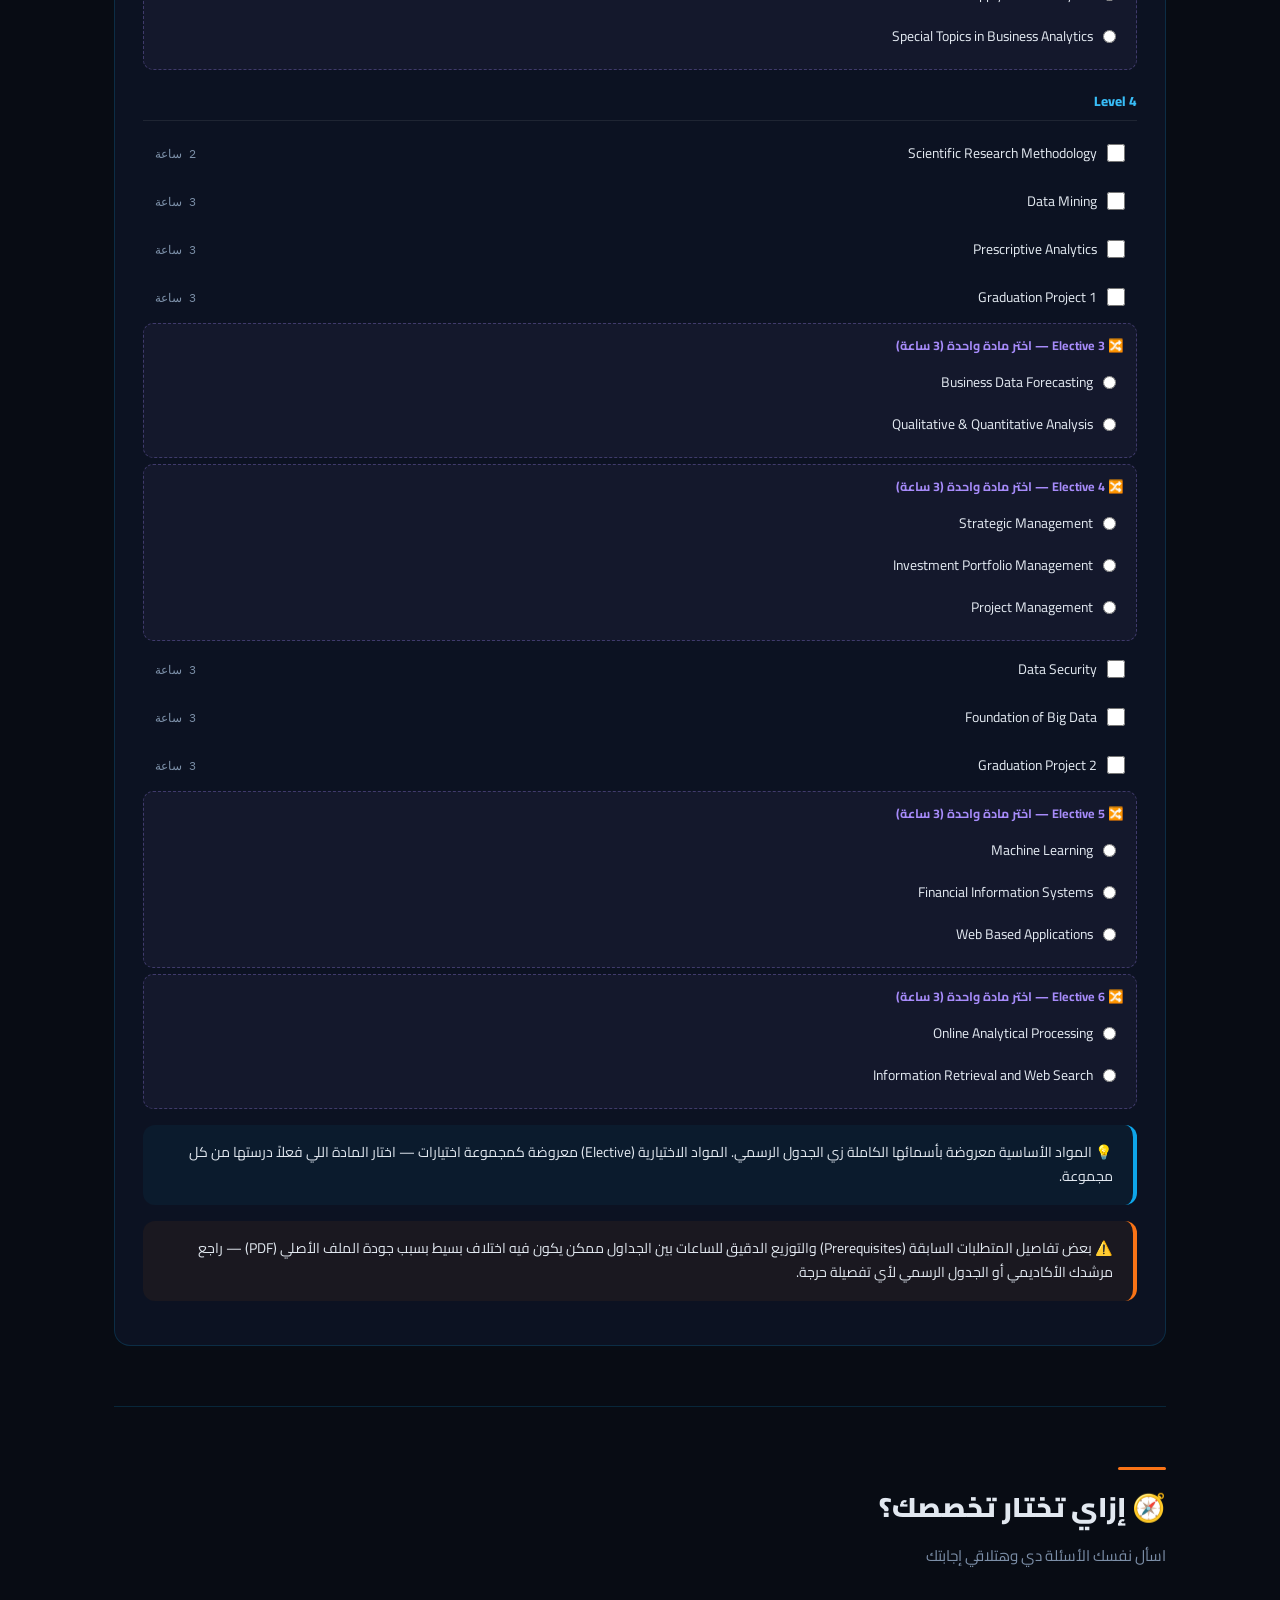
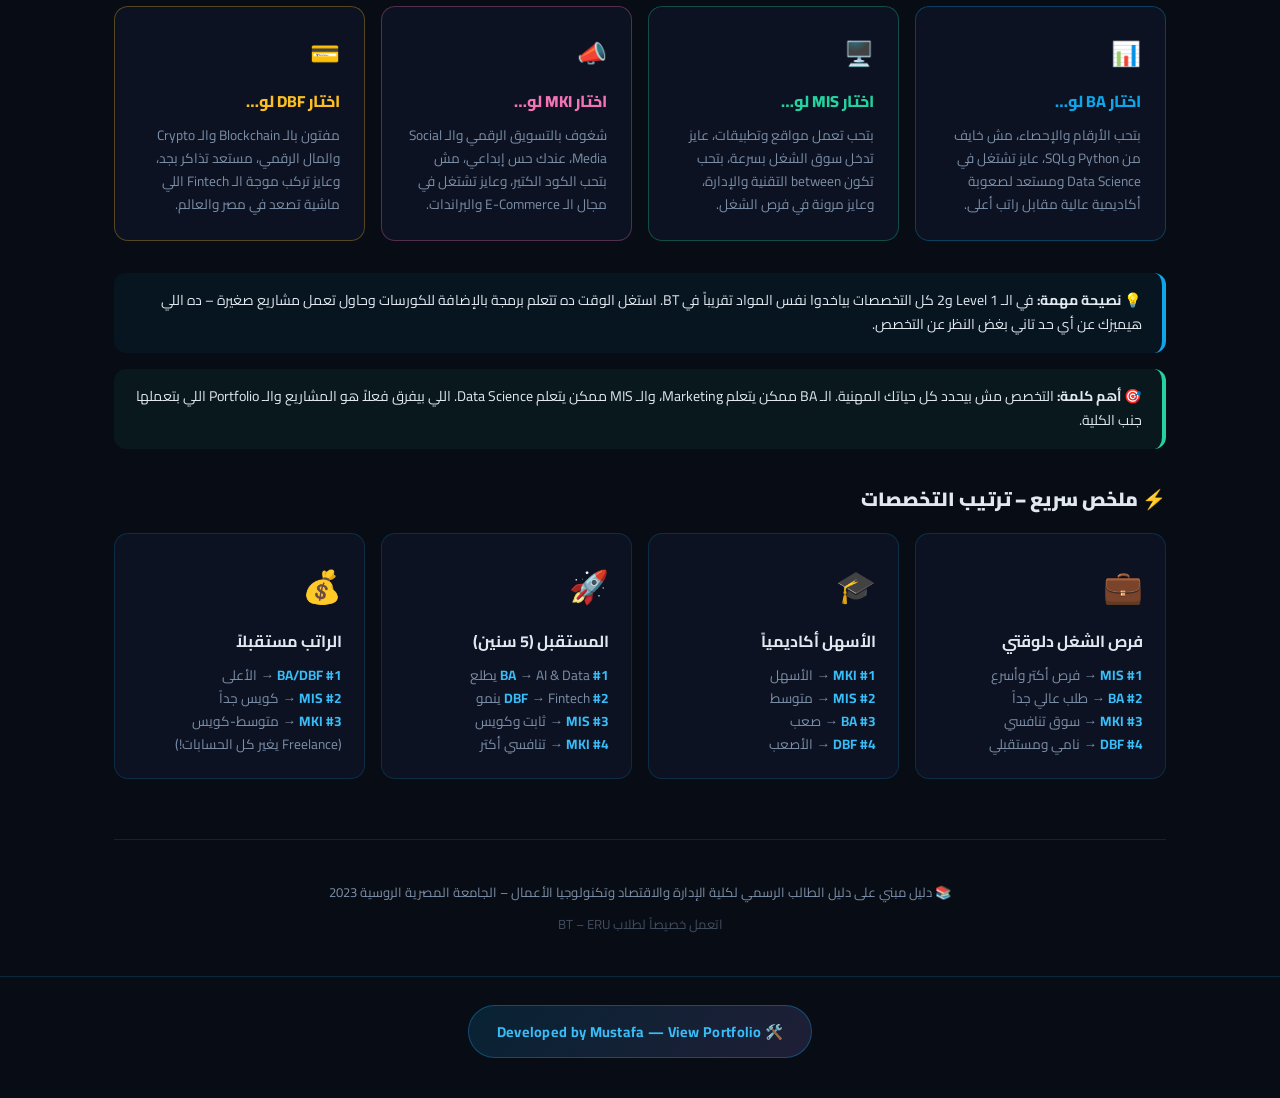
==== commit 2842631a: "Add files via upload" ====
--- a/index.html
+++ b/index.html
@@ -4,339 +4,27 @@
 <meta charset="UTF-8">
 <meta name="viewport" content="width=device-width, initial-scale=1.0">
 <title>دليل تخصصات Business Technology – ERU</title>
+<meta name="description" content="دليل تفاعلي لتخصصات كلية الإدارة والاقتصاد وتكنولوجيا الأعمال بالجامعة المصرية الروسية">
+<link rel="icon" href="assets/logo-faculty.png" type="image/png">
 <link href="https://fonts.googleapis.com/css2?family=Cairo:wght@300;400;600;700;900&family=IBM+Plex+Mono:wght@400;600&display=swap" rel="stylesheet">
-<style>
-  :root {
-    --bg: #080c14;
-    --bg2: #0d1525;
-    --bg3: #111d35;
-    --blue: #0ea5e9;
-    --blue2: #38bdf8;
-    --orange: #f97316;
-    --green: #22d3a0;
-    --purple: #a78bfa;
-    --pink: #f472b6;
-    --yellow: #fbbf24;
-    --text: #e2e8f0;
-    --muted: #7c8fa8;
-    --border: rgba(14,165,233,0.18);
-    --card: rgba(13,21,37,0.85);
-  }
-  * { margin:0; padding:0; box-sizing:border-box; }
-  html { scroll-behavior: smooth; }
-  body {
-    font-family: 'Cairo', sans-serif;
-    background: var(--bg);
-    color: var(--text);
-    min-height: 100vh;
-    overflow-x: hidden;
-  }
-
-  /* ── Background texture ── */
-  body::before {
-    content: '';
-    position: fixed;
-    inset: 0;
-    background:
-      radial-gradient(ellipse 80% 50% at 20% 0%, rgba(14,165,233,0.08) 0%, transparent 60%),
-      radial-gradient(ellipse 60% 40% at 80% 100%, rgba(167,139,250,0.07) 0%, transparent 60%);
-    pointer-events: none;
-    z-index: 0;
-  }
-
-  .container { max-width: 1100px; margin: 0 auto; padding: 0 24px; position: relative; z-index: 1; }
-
-  /* ── HERO ── */
-  .hero {
-    padding: 70px 0 50px;
-    text-align: center;
-    border-bottom: 1px solid var(--border);
-  }
-  .hero .badge {
-    display: inline-flex; align-items: center; gap: 8px;
-    background: rgba(14,165,233,0.12); border: 1px solid rgba(14,165,233,0.3);
-    color: var(--blue2); font-size: 13px; padding: 6px 16px; border-radius: 100px;
-    margin-bottom: 24px; font-weight: 600; letter-spacing: 1px;
-  }
-  .hero h1 {
-    font-size: clamp(2rem, 5vw, 3.4rem);
-    font-weight: 900;
-    line-height: 1.2;
-    background: linear-gradient(135deg, #fff 0%, var(--blue2) 60%, var(--purple) 100%);
-    -webkit-background-clip: text; -webkit-text-fill-color: transparent;
-    margin-bottom: 16px;
-  }
-  .hero p { color: var(--muted); font-size: 1.05rem; max-width: 600px; margin: 0 auto 32px; line-height: 1.8; }
-
-  /* ── NAV TABS ── */
-  .nav-tabs {
-    display: flex; flex-wrap: wrap; gap: 8px; justify-content: center;
-    padding: 28px 0 20px;
-    position: sticky; top: 0; z-index: 100;
-    background: rgba(8,12,20,0.92); backdrop-filter: blur(16px);
-    border-bottom: 1px solid var(--border);
-  }
-  .nav-tabs a {
-    padding: 8px 20px; border-radius: 8px; font-size: 14px; font-weight: 700;
-    text-decoration: none; transition: all 0.2s;
-    border: 1px solid rgba(255,255,255,0.08);
-    color: var(--muted);
-  }
-  .nav-tabs a:hover { border-color: var(--blue); color: var(--blue); }
-  .nav-tabs a.active { background: var(--blue); color: #fff; border-color: var(--blue); }
-
-  /* ── SECTION TITLE ── */
-  .section-title {
-    font-size: 1.7rem; font-weight: 900;
-    margin-bottom: 8px;
-  }
-  .section-sub { color: var(--muted); font-size: 0.95rem; margin-bottom: 36px; }
-  .divider { width: 48px; height: 3px; border-radius: 2px; margin-bottom: 12px; }
-
-  section { padding: 60px 0; border-bottom: 1px solid var(--border); }
-
-  /* ── SYSTEM CARDS (نظام الكلية) ── */
-  .tip-grid { display: grid; grid-template-columns: repeat(auto-fit, minmax(220px, 1fr)); gap: 16px; }
-  .tip-card {
-    background: var(--card);
-    border: 1px solid var(--border);
-    border-radius: 14px; padding: 22px;
-    transition: transform 0.2s, border-color 0.2s;
-    animation: fadeUp 0.5s ease both;
-  }
-  .tip-card:hover { transform: translateY(-4px); border-color: var(--blue); }
-  .tip-card .icon { font-size: 2rem; margin-bottom: 10px; }
-  .tip-card h4 { font-size: 1rem; font-weight: 700; margin-bottom: 8px; }
-  .tip-card p { color: var(--muted); font-size: 0.85rem; line-height: 1.7; }
-  .tip-card .highlight { color: var(--blue2); font-weight: 700; }
-
-  /* ── SPEC CARDS ── */
-  .spec-hero {
-    border-radius: 20px; padding: 36px; margin-bottom: 24px;
-    border: 1px solid var(--border);
-    background: var(--card);
-    position: relative; overflow: hidden;
-  }
-  .spec-hero::before {
-    content: attr(data-code);
-    position: absolute; right: -20px; top: -20px;
-    font-family: 'IBM Plex Mono', monospace;
-    font-size: 7rem; font-weight: 700;
-    opacity: 0.04; letter-spacing: -4px;
-    pointer-events: none;
-  }
-  .spec-header { display: flex; flex-wrap: wrap; align-items: flex-start; gap: 16px; margin-bottom: 24px; }
-  .spec-icon { width: 56px; height: 56px; border-radius: 14px; display: flex; align-items: center; justify-content: center; font-size: 1.8rem; flex-shrink: 0; }
-  .spec-header h3 { font-size: 1.5rem; font-weight: 900; margin-bottom: 4px; }
-  .spec-header .en { font-family: 'IBM Plex Mono', monospace; font-size: 0.85rem; opacity: 0.6; }
-  .spec-header .tagline { color: var(--muted); font-size: 0.9rem; line-height: 1.6; }
-
-  .spec-tags { display: flex; flex-wrap: wrap; gap: 8px; margin-bottom: 20px; }
-  .tag {
-    display: inline-block; padding: 4px 12px; border-radius: 100px;
-    font-size: 0.75rem; font-weight: 700; letter-spacing: 0.5px;
-  }
-
-  .two-col { display: grid; grid-template-columns: 1fr 1fr; gap: 20px; }
-  @media(max-width:640px) { .two-col { grid-template-columns: 1fr; } }
-
-  .info-box { background: rgba(255,255,255,0.03); border-radius: 12px; padding: 18px; }
-  .info-box h5 { font-size: 0.85rem; font-weight: 700; letter-spacing: 0.5px; margin-bottom: 12px; opacity: 0.7; }
-  .info-box ul { list-style: none; }
-  .info-box ul li { font-size: 0.88rem; color: var(--muted); padding: 5px 0; display: flex; gap: 8px; align-items: flex-start; }
-  .info-box ul li::before { content: '▸'; color: var(--blue); flex-shrink: 0; margin-top: 1px; }
-
-  /* ── DIFFICULTY & RANK BARS ── */
-  .meta-row { display: flex; flex-wrap: wrap; gap: 20px; margin-top: 20px; }
-  .meta-item { flex: 1; min-width: 140px; }
-  .meta-label { font-size: 0.75rem; font-weight: 700; letter-spacing: 0.5px; opacity: 0.6; margin-bottom: 6px; }
-  .bar-track { background: rgba(255,255,255,0.06); border-radius: 100px; height: 7px; overflow: hidden; }
-  .bar-fill { height: 100%; border-radius: 100px; transition: width 1s ease; }
-  .meta-val { font-size: 0.85rem; font-weight: 700; margin-top: 5px; }
-
-  /* ── COMPARISON TABLE ── */
-  .comp-table { width: 100%; border-collapse: collapse; font-size: 0.9rem; }
-  .comp-table th {
-    background: rgba(14,165,233,0.1); padding: 14px 16px;
-    text-align: right; font-size: 0.8rem; letter-spacing: 0.5px; font-weight: 700;
-    border-bottom: 2px solid rgba(14,165,233,0.2);
-  }
-  .comp-table td { padding: 12px 16px; border-bottom: 1px solid rgba(255,255,255,0.05); }
-  .comp-table tr:hover td { background: rgba(255,255,255,0.02); }
-  .stars { color: var(--yellow); }
-  .rank-badge {
-    display: inline-block; padding: 3px 10px; border-radius: 6px;
-    font-size: 0.75rem; font-weight: 700;
-  }
-
-  /* ── COURSES LIST ── */
-  .courses-grid { display: grid; grid-template-columns: repeat(auto-fill, minmax(200px, 1fr)); gap: 10px; }
-  .course-pill {
-    background: rgba(255,255,255,0.04); border: 1px solid rgba(255,255,255,0.08);
-    border-radius: 8px; padding: 10px 14px;
-    font-size: 0.82rem; color: var(--muted);
-    display: flex; gap: 8px; align-items: center;
-  }
-  .course-pill .dot { width: 6px; height: 6px; border-radius: 50%; flex-shrink: 0; margin-top: 2px; }
-
-  /* ── CHOOSE SECTION ── */
-  .choose-grid { display: grid; grid-template-columns: repeat(auto-fit, minmax(240px,1fr)); gap: 16px; }
-  .choose-card {
-    border-radius: 14px; padding: 24px;
-    border: 1px solid var(--border);
-    background: var(--card);
-  }
-  .choose-card h4 { font-size: 1rem; font-weight: 800; margin-bottom: 8px; }
-  .choose-card p { color: var(--muted); font-size: 0.85rem; line-height: 1.7; }
-  .choose-card .arrow { font-size: 1.5rem; margin-bottom: 10px; }
-
-  /* ── PATH TIMELINE ── */
-  .timeline { position: relative; padding-right: 24px; }
-  .timeline::before {
-    content: ''; position: absolute; right: 8px; top: 0; bottom: 0;
-    width: 2px; background: linear-gradient(to bottom, var(--blue), var(--purple));
-    border-radius: 2px;
-  }
-  .t-item { position: relative; margin-bottom: 28px; padding-right: 28px; }
-  .t-item::before {
-    content: ''; position: absolute; right: -2px; top: 6px;
-    width: 14px; height: 14px; border-radius: 50%;
-    background: var(--blue); border: 2px solid var(--bg);
-    box-shadow: 0 0 0 3px rgba(14,165,233,0.2);
-  }
-  .t-item h5 { font-size: 0.95rem; font-weight: 700; margin-bottom: 4px; }
-  .t-item p { color: var(--muted); font-size: 0.85rem; line-height: 1.7; }
-  .t-sem { font-family: 'IBM Plex Mono', monospace; font-size: 0.7rem; color: var(--blue); margin-bottom: 4px; }
-
-  /* ── ALERTS ── */
-  .alert {
-    border-radius: 12px; padding: 16px 20px; margin-bottom: 16px;
-    border-right: 4px solid;
-    font-size: 0.88rem; line-height: 1.7;
-  }
-  .alert-blue { background: rgba(14,165,233,0.06); border-color: var(--blue); }
-  .alert-orange { background: rgba(249,115,22,0.06); border-color: var(--orange); }
-  .alert-green { background: rgba(34,211,160,0.06); border-color: var(--green); }
-
-  /* ── FOOTER ── */
-  footer {
-    text-align: center; padding: 40px 0;
-    color: var(--muted); font-size: 0.82rem;
-  }
-
-  /* ── GPA CALCULATOR ── */
-  .gpa-wrap {
-    background: var(--card); border: 1px solid var(--border);
-    border-radius: 16px; padding: 28px;
-  }
-  .gpa-row {
-    display: grid; grid-template-columns: 1fr 100px 130px 40px;
-    gap: 10px; margin-bottom: 10px; align-items: center;
-  }
-  @media(max-width:640px){ .gpa-row{ grid-template-columns: 1fr 1fr; grid-template-areas: "name name" "credit grade" "del del"; } }
-  .gpa-row input, .gpa-row select {
-    background: rgba(255,255,255,0.04); border: 1px solid rgba(255,255,255,0.1);
-    color: var(--text); border-radius: 8px; padding: 10px 12px;
-    font-family: 'Cairo', sans-serif; font-size: 0.88rem; width: 100%;
-  }
-  .gpa-row input:focus, .gpa-row select:focus { outline: none; border-color: var(--blue); }
-  .gpa-row .del-btn {
-    background: rgba(244,63,94,0.12); color: #fb7185; border: 1px solid rgba(244,63,94,0.25);
-    border-radius: 8px; width: 36px; height: 38px; cursor: pointer; font-size: 1rem;
-    display:flex; align-items:center; justify-content:center; transition: all 0.2s;
-  }
-  .gpa-row .del-btn:hover { background: rgba(244,63,94,0.25); }
-  .gpa-actions { display: flex; gap: 12px; margin-top: 18px; flex-wrap: wrap; }
-  .btn {
-    padding: 11px 22px; border-radius: 10px; border: none; cursor: pointer;
-    font-family: 'Cairo', sans-serif; font-weight: 700; font-size: 0.9rem;
-    transition: all 0.2s;
-  }
-  .btn-add { background: rgba(14,165,233,0.15); color: var(--blue2); border: 1px solid rgba(14,165,233,0.3); }
-  .btn-add:hover { background: rgba(14,165,233,0.25); }
-  .btn-reset { background: rgba(255,255,255,0.05); color: var(--muted); border: 1px solid rgba(255,255,255,0.1); }
-  .btn-reset:hover { background: rgba(255,255,255,0.1); }
-  .gpa-result {
-    margin-top: 24px; padding: 24px; border-radius: 14px;
-    background: linear-gradient(135deg, rgba(14,165,233,0.1), rgba(167,139,250,0.08));
-    border: 1px solid rgba(14,165,233,0.25);
-    display: flex; flex-wrap: wrap; gap: 24px; align-items: center; justify-content: space-between;
-  }
-  .gpa-num { font-size: 2.6rem; font-weight: 900; font-family: 'IBM Plex Mono', monospace; color: var(--blue2); }
-  .gpa-label { font-size: 0.85rem; color: var(--muted); margin-top: 2px; }
-  .gpa-grade-table { width: 100%; border-collapse: collapse; font-size: 0.82rem; margin-top: 20px; }
-  .gpa-grade-table th, .gpa-grade-table td { padding: 8px 10px; text-align: center; border-bottom: 1px solid rgba(255,255,255,0.05); }
-  .gpa-grade-table th { color: var(--muted); font-weight: 700; font-size: 0.75rem; }
-
-  /* ── HOURS CALCULATOR ── */
-  .hours-wrap {
-    background: var(--card); border: 1px solid var(--border);
-    border-radius: 16px; padding: 28px;
-  }
-  .hours-input-row { display: flex; gap: 14px; flex-wrap: wrap; align-items: flex-end; margin-bottom: 24px; }
-  .field-group { flex: 1; min-width: 180px; }
-  .field-group label { display: block; font-size: 0.82rem; color: var(--muted); margin-bottom: 8px; font-weight: 600; }
-  .field-group input, .field-group select {
-    background: rgba(255,255,255,0.04); border: 1px solid rgba(255,255,255,0.1);
-    color: var(--text); border-radius: 10px; padding: 12px 14px;
-    font-family: 'Cairo', sans-serif; font-size: 0.95rem; width: 100%;
-  }
-  .field-group input:focus, .field-group select:focus { outline: none; border-color: var(--blue); }
-
-  .level-track { display: flex; gap: 4px; margin: 24px 0; border-radius: 100px; overflow: hidden; height: 14px; background: rgba(255,255,255,0.05); }
-  .level-seg { flex: 1; position: relative; }
-  .level-seg-fill { height: 100%; background: linear-gradient(90deg, var(--blue), var(--purple)); border-radius: 100px; transition: width 0.6s ease; }
-  .level-labels { display: flex; justify-content: space-between; font-size: 0.72rem; color: var(--muted); margin-top: 6px; }
-
-  .hours-stats { display: grid; grid-template-columns: repeat(auto-fit, minmax(140px,1fr)); gap: 14px; margin-top: 22px; }
-  .hstat { background: rgba(255,255,255,0.03); border-radius: 12px; padding: 18px; text-align: center; }
-  .hstat .num { font-size: 1.8rem; font-weight: 900; font-family: 'IBM Plex Mono', monospace; }
-  .hstat .lbl { font-size: 0.78rem; color: var(--muted); margin-top: 4px; }
-
-  /* ── CHECKLIST ── */
-  .checklist-wrap {
-    background: var(--card); border: 1px solid var(--border);
-    border-radius: 16px; padding: 28px;
-  }
-  .checklist-tabs { display: flex; gap: 8px; flex-wrap: wrap; margin-bottom: 20px; }
-  .cl-tab {
-    padding: 8px 18px; border-radius: 8px; font-size: 0.85rem; font-weight: 700;
-    cursor: pointer; border: 1px solid rgba(255,255,255,0.1); color: var(--muted);
-    background: rgba(255,255,255,0.03); transition: all 0.2s;
-  }
-  .cl-tab.active { background: var(--blue); color: #fff; border-color: var(--blue); }
-
-  .cl-progress-bar { background: rgba(255,255,255,0.06); border-radius: 100px; height: 14px; overflow: hidden; margin-bottom: 4px; }
-  .cl-progress-fill { height: 100%; border-radius: 100px; background: linear-gradient(90deg, var(--green), var(--blue2)); transition: width 0.5s ease; }
-  .cl-progress-text { display: flex; justify-content: space-between; font-size: 0.85rem; color: var(--muted); margin-bottom: 20px; }
-  .cl-progress-text strong { color: var(--blue2); font-size: 1.1rem; }
-
-  .cl-level-title {
-    font-size: 0.85rem; font-weight: 800; color: var(--blue2);
-    margin: 18px 0 10px; padding-bottom: 6px; border-bottom: 1px solid rgba(255,255,255,0.08);
-  }
-  .cl-item {
-    display: flex; align-items: center; gap: 10px;
-    padding: 9px 12px; border-radius: 8px; margin-bottom: 4px;
-    cursor: pointer; transition: background 0.15s;
-  }
-  .cl-item:hover { background: rgba(255,255,255,0.03); }
-  .cl-item input[type=checkbox] { width: 18px; height: 18px; accent-color: var(--green); cursor: pointer; flex-shrink: 0; }
-  .cl-item .cl-name { flex: 1; font-size: 0.87rem; }
-  .cl-item .cl-name.done { color: var(--muted); text-decoration: line-through; }
-  .cl-item .cl-credit { font-size: 0.75rem; color: var(--muted); font-family: 'IBM Plex Mono', monospace; }
-
-  @keyframes fadeUp {
-    from { opacity:0; transform:translateY(20px); }
-    to { opacity:1; transform:translateY(0); }
-  }
-
-  /* scroll animation */
-  .fade-section { opacity: 0; transform: translateY(24px); transition: all 0.5s ease; }
-  .fade-section.visible { opacity: 1; transform: translateY(0); }
-</style>
+<link rel="stylesheet" href="css/style.css">
 </head>
 <body>
+
+<!-- SITE HEADER / LOGOS -->
+<header class="site-header">
+  <div class="container header-inner">
+    <div class="brand">
+      <img src="assets/logo-university.png" alt="شعار الجامعة المصرية الروسية" class="brand-logo">
+      <div class="brand-text">
+        <span class="brand-title">الجامعة المصرية الروسية</span>
+        <span class="brand-sub">Egyptian Russian University</span>
+      </div>
+    </div>
+    <img src="assets/logo-faculty.png" alt="شعار كلية الإدارة والاقتصاد وتكنولوجيا الأعمال" class="brand-logo faculty-logo">
+  </div>
+</header>
+
 
 <!-- HERO -->
 <div class="hero">
@@ -981,16 +669,25 @@
       <div class="field-group">
         <label>متوسط الساعات اللي بتاخدها كل ترم</label>
         <select id="hoursPerSem" onchange="calcHours()">
+          <option value="12">12 ساعة (بطيء جداً)</option>
+          <option value="14">14 ساعة (بطيء)</option>
           <option value="15">15 ساعة (بطيء)</option>
           <option value="17" selected>17 ساعة (عادي)</option>
           <option value="19">19 ساعة (سريع)</option>
         </select>
       </div>
       <div class="field-group">
-        <label>بتاخد صيفي؟</label>
+        <label>بتاخد كام ساعة صيفي؟</label>
         <select id="hoursSummer" onchange="calcHours()">
-          <option value="0">لأ</option>
-          <option value="9">أيوه (9 ساعات كل صيف)</option>
+          <option value="0" selected>لأ، مش بتاخد صيفي</option>
+          <option value="2">2 ساعة</option>
+          <option value="3">3 ساعات</option>
+          <option value="4">4 ساعات</option>
+          <option value="5">5 ساعات</option>
+          <option value="6">6 ساعات</option>
+          <option value="7">7 ساعات</option>
+          <option value="8">8 ساعات</option>
+          <option value="9">9 ساعات</option>
         </select>
       </div>
     </div>
@@ -1131,563 +828,16 @@
   </div>
 </footer>
 
-<script>
-  // Intersection Observer for fade-in
-  const sections = document.querySelectorAll('.fade-section');
-  const observer = new IntersectionObserver((entries) => {
-    entries.forEach(e => { if(e.isIntersecting) e.target.classList.add('visible'); });
-  }, { threshold: 0.08 });
-  sections.forEach(s => observer.observe(s));
-
-  // Active nav
-  const navLinks = document.querySelectorAll('.nav-tabs a');
-  window.addEventListener('scroll', () => {
-    let current = '';
-    document.querySelectorAll('section[id]').forEach(sec => {
-      if(window.scrollY >= sec.offsetTop - 140) current = sec.id;
-    });
-    navLinks.forEach(a => {
-      a.classList.toggle('active', a.getAttribute('href') === '#'+current);
-    });
-  });
-
-  // ── GPA CALCULATOR ──
-  const gradePoints = {
-    'A+': 4.0, 'A': 3.8, 'A-': 3.5, 'B+': 3.2, 'B': 2.9, 'B-': 2.6,
-    'C+': 2.3, 'C': 2.0, 'C-': 1.7, 'D+': 1.4, 'D': 1.2, 'D-': 1.0, 'F': 0.0
-  };
-  let gpaRowCount = 0;
-
-  function addGpaRow(name='', credit=3, grade='A') {
-    gpaRowCount++;
-    const wrap = document.getElementById('gpaRows');
-    const row = document.createElement('div');
-    row.className = 'gpa-row';
-    row.id = 'gpaRow-' + gpaRowCount;
-    row.innerHTML = `
-      <input type="text" placeholder="اسم المادة (مثلاً: Data Structures)" value="${name}" oninput="calcGpa()">
-      <input type="number" min="1" max="6" value="${credit}" oninput="calcGpa()" title="عدد الساعات المعتمدة">
-      <select onchange="calcGpa()">
-        ${Object.keys(gradePoints).map(g => `<option value="${g}" ${g===grade?'selected':''}>${g}</option>`).join('')}
-      </select>
-      <button class="del-btn" onclick="removeGpaRow(${gpaRowCount})" title="حذف">✕</button>
-    `;
-    wrap.appendChild(row);
-    calcGpa();
-  }
-
-  function removeGpaRow(id) {
-    const row = document.getElementById('gpaRow-' + id);
-    if (row) row.remove();
-    calcGpa();
-  }
-
-  function resetGpaRows() {
-    document.getElementById('gpaRows').innerHTML = '';
-    gpaRowCount = 0;
-    addGpaRow();
-    addGpaRow();
-    addGpaRow();
-  }
-
-  function calcGpa() {
-    const rows = document.querySelectorAll('#gpaRows .gpa-row');
-    let totalPoints = 0, totalCredits = 0;
-    rows.forEach(row => {
-      const credit = parseFloat(row.querySelector('input[type=number]').value) || 0;
-      const grade = row.querySelector('select').value;
-      const points = gradePoints[grade] ?? 0;
-      totalPoints += credit * points;
-      totalCredits += credit;
-    });
-    const gpa = totalCredits > 0 ? (totalPoints / totalCredits) : 0;
-    document.getElementById('gpaResult').textContent = gpa.toFixed(2);
-  }
-
-  // init with 3 empty rows
-  resetGpaRows();
-
-  // ── CGPA CALCULATOR ──
-  let cgpaRowCount = 0;
-
-  function addCgpaRow(label='', credit=17, gpa=3.0) {
-    cgpaRowCount++;
-    const wrap = document.getElementById('cgpaRows');
-    const row = document.createElement('div');
-    row.className = 'gpa-row';
-    row.id = 'cgpaRow-' + cgpaRowCount;
-    row.innerHTML = `
-      <input type="text" placeholder="اسم الترم (مثلاً: Semester 3)" value="${label}" oninput="calcCgpa()">
-      <input type="number" min="1" max="21" value="${credit}" oninput="calcCgpa()" title="عدد الساعات المعتمدة في الترم">
-      <input type="number" step="0.01" min="0" max="4" value="${gpa}" oninput="calcCgpa()" title="GPA الترم" style="width:100%; background:rgba(255,255,255,0.04); border:1px solid rgba(255,255,255,0.1); color:var(--text); border-radius:8px; padding:10px 12px; font-family:'Cairo',sans-serif; font-size:0.88rem;">
-      <button class="del-btn" onclick="removeCgpaRow(${cgpaRowCount})" title="حذف">✕</button>
-    `;
-    wrap.appendChild(row);
-    calcCgpa();
-  }
-
-  function removeCgpaRow(id) {
-    const row = document.getElementById('cgpaRow-' + id);
-    if (row) row.remove();
-    calcCgpa();
-  }
-
-  function resetCgpaRows() {
-    document.getElementById('cgpaRows').innerHTML = '';
-    cgpaRowCount = 0;
-    addCgpaRow('Semester 1', 17, 3.0);
-    addCgpaRow('Semester 2', 17, 3.0);
-  }
-
-  function calcCgpa() {
-    const rows = document.querySelectorAll('#cgpaRows .gpa-row');
-    let totalPoints = 0, totalCredits = 0;
-    rows.forEach(row => {
-      const inputs = row.querySelectorAll('input[type=number]');
-      const credit = parseFloat(inputs[0].value) || 0;
-      const gpa = parseFloat(inputs[1].value) || 0;
-      totalPoints += credit * gpa;
-      totalCredits += credit;
-    });
-    const cgpa = totalCredits > 0 ? (totalPoints / totalCredits) : 0;
-    document.getElementById('cgpaResult').textContent = cgpa.toFixed(2);
-  }
-
-  resetCgpaRows();
-
-  // ── HOURS TO GRADUATE CALCULATOR ──
-  function calcHours() {
-    const completed = Math.max(0, Math.min(140, parseFloat(document.getElementById('hoursCompleted').value) || 0));
-    const perSem = parseFloat(document.getElementById('hoursPerSem').value) || 17;
-    const summer = parseFloat(document.getElementById('hoursSummer').value) || 0;
-
-    const remaining = Math.max(0, 140 - completed);
-    const percent = Math.round((completed / 140) * 100);
-
-    let level = 1;
-    if (completed >= 108) level = 4;
-    else if (completed >= 72) level = 3;
-    else if (completed >= 34) level = 2;
-
-    // estimate semesters remaining (2 regular semesters/year + optional summer)
-    const yearlyRate = (perSem * 2) + summer;
-    const semestersRegular = perSem > 0 ? Math.ceil(remaining / perSem) : 0;
-
-    document.getElementById('levelFill').style.width = percent + '%';
-    document.getElementById('hCurrentLevel').textContent = level;
-    document.getElementById('hRemaining').textContent = remaining;
-    document.getElementById('hPercent').textContent = percent + '%';
-    document.getElementById('hSemesters').textContent = semestersRegular;
-  }
-  calcHours();
-
-  // ── INTERACTIVE CHECKLIST ──
-  const clData = {
-    common: {
-      label: '📘 مشترك (Level 1-2)',
-      levels: {
-        'Level 1': [
-          {type:'course', c:'ECO101', n:'Introduction to Microeconomics', cr:3},
-          {type:'course', c:'MTH103', n:'Mathematics', cr:3},
-          {type:'course', c:'MGT101', n:'Introduction to Management', cr:3},
-          {type:'course', c:'IST103', n:'Fundamentals of Information Systems', cr:3},
-          {type:'course', c:'COS101', n:'Introduction to Computer Science', cr:3},
-          {type:'course', c:'HM003', n:'English Language 1', cr:2},
-          {type:'course', c:'ECO102', n:'Introduction to Macroeconomics', cr:3},
-          {type:'course', c:'ACC125', n:'Financial Accounting', cr:3},
-          {type:'course', c:'COS102', n:'Introduction to Programming', cr:3},
-          {type:'course', c:'IST104', n:'System Analysis and Design 1', cr:3},
-          {type:'course', c:'STA103', n:'Statistics and Probability 1', cr:3},
-          {type:'course', c:'HM004', n:'English Language 2', cr:2},
-        ],
-        'Level 2': [
-          {type:'course', c:'IST205', n:'Database Systems 1', cr:3},
-          {type:'course', c:'STA204', n:'Statistics and Probability 2', cr:3},
-          {type:'course', c:'HM006', n:'Human Rights & Anti-corruption', cr:2},
-          {type:'course', c:'ECO203', n:'Money & Banking', cr:3},
-          {type:'course', c:'IST206', n:'System Analysis and Design 2', cr:3},
-          {type:'course', c:'COS203', n:'Object Oriented Programming', cr:3},
-          {type:'course', c:'HM001', n:'Russian Language 1', cr:2},
-          {type:'course', c:'ACC226', n:'Fundamentals of Managerial Accounting', cr:3},
-          {type:'course', c:'BUA201', n:'Introduction to Business Analytics', cr:3},
-          {type:'course', c:'IST207', n:'Database System 2', cr:3},
-          {type:'course', c:'FIN201', n:'Principles of Finance and Investment', cr:3},
-          {type:'course', c:'HM005', n:'Scientific Thinking', cr:2},
-          {type:'course', c:'MGT102', n:'Introduction to Marketing', cr:3},
-          {type:'course', c:'HM002', n:'Russian Language 2', cr:2},
-        ]
-      }
-    },
-
-    BA: {
-      label: '📊 Business Analytics',
-      levels: {
-        'Level 3': [
-          {type:'course', c:'COS304', n:'Data Structures', cr:3},
-          {type:'course', c:'STA305', n:'Statistical Computing', cr:3},
-          {type:'course', c:'COS305', n:'Operating Systems', cr:3},
-          {type:'course', c:'MIS301', n:'Digital Marketing and Social Media', cr:3},
-          {type:'course', c:'BUA308', n:'Data Analysis for Business Applications', cr:3},
-          {type:'course', c:'DAS305', n:'Data Warehouse', cr:3},
-          {type:'course', c:'ARI301', n:'Introduction to Artificial Intelligence', cr:3},
-          {type:'course', c:'BUA303', n:'Business Intelligence', cr:3},
-          {type:'course', c:'BUA304', n:'Predictive Analytics', cr:3},
-          {type:'elective', id:'BA-E1', label:'Elective 1', cr:3, options:[
-            {c:'BIT303', n:'Networking & Telecommunications'},
-          ]},
-          {type:'elective', id:'BA-E2', label:'Elective 2', cr:3, options:[
-            {c:'ECO414', n:'Econometrics for Time Series'},
-            {c:'STA306', n:'Operations Research'},
-            {c:'BUA302', n:'Marketing Analytics'},
-            {c:'BUA306', n:'Supply Chain Analytics'},
-            {c:'BUA307', n:'Special Topics in Business Analytics'},
-          ]},
-        ],
-        'Level 4': [
-          {type:'course', c:'HM009', n:'Scientific Research Methodology', cr:2},
-          {type:'course', c:'DAS409', n:'Data Mining', cr:3},
-          {type:'course', c:'BUA305', n:'Prescriptive Analytics', cr:3},
-          {type:'course', c:'BUA422', n:'Graduation Project 1', cr:3},
-          {type:'elective', id:'BA-E3', label:'Elective 3', cr:3, options:[
-            {c:'ECO424', n:'Business Data Forecasting'},
-            {c:'STA407', n:'Qualitative & Quantitative Analysis'},
-          ]},
-          {type:'elective', id:'BA-E4', label:'Elective 4', cr:3, options:[
-            {c:'MGT416', n:'Strategic Management'},
-            {c:'FIN410', n:'Investment Portfolio Management'},
-            {c:'MIS409', n:'Project Management'},
-          ]},
-          {type:'course', c:'BIT406', n:'Data Security', cr:3},
-          {type:'course', c:'DAS410', n:'Foundation of Big Data', cr:3},
-          {type:'course', c:'BUA425', n:'Graduation Project 2', cr:3},
-          {type:'elective', id:'BA-E5', label:'Elective 5', cr:3, options:[
-            {c:'ARI413', n:'Machine Learning'},
-            {c:'MIS304', n:'Financial Information Systems'},
-            {c:'IST311', n:'Web Based Applications'},
-          ]},
-          {type:'elective', id:'BA-E6', label:'Elective 6', cr:3, options:[
-            {c:'IST312', n:'Online Analytical Processing'},
-            {c:'IST309', n:'Information Retrieval and Web Search'},
-          ]},
-        ]
-      }
-    },
-
-    MIS: {
-      label: '🖥️ Management Information Systems',
-      levels: {
-        'Level 3': [
-          {type:'course', c:'COS304', n:'Data Structures', cr:3},
-          {type:'course', c:'STA305', n:'Statistical Computing', cr:3},
-          {type:'course', c:'COS305', n:'Operating Systems', cr:3},
-          {type:'course', c:'MIS301', n:'Digital Marketing and Social Media', cr:3},
-          {type:'course', c:'MGT306', n:'Production & Operations Management', cr:3},
-          {type:'course', c:'MIS302', n:'Fundamentals of E-commerce', cr:3},
-          {type:'course', c:'FIN410', n:'Investment Portfolio Management', cr:3},
-          {type:'course', c:'MGT203', n:'Introduction to Human Resource Management', cr:3},
-          {type:'course', c:'MIS303', n:'Advanced Topics in Information Systems', cr:3},
-          {type:'elective', id:'MIS-E1', label:'Elective 1', cr:3, options:[
-            {c:'IST311', n:'Web Based Applications'},
-          ]},
-          {type:'elective', id:'MIS-E2', label:'Elective 2', cr:3, options:[
-            {c:'BUA302', n:'Marketing Analytics'},
-            {c:'ECO327', n:'Foreign Trade'},
-            {c:'POL203', n:'Principles of International Relations'},
-            {c:'STA306', n:'Operations Research'},
-            {c:'MIS305', n:'Multimedia'},
-          ]},
-        ],
-        'Level 4': [
-          {type:'course', c:'HM009', n:'Scientific Research Methodology', cr:2},
-          {type:'course', c:'IST414', n:'Mobile Applications', cr:3},
-          {type:'course', c:'BIT406', n:'Data Security', cr:3},
-          {type:'course', c:'MIS422', n:'Graduation Project 1', cr:3},
-          {type:'elective', id:'MIS-E3', label:'Elective 3', cr:3, options:[
-            {c:'MGT427', n:'Creative Thinking'},
-            {c:'ECO305', n:'Economics of Public Finance'},
-            {c:'BUA306', n:'Supply Chain Analytics'},
-          ]},
-          {type:'elective', id:'MIS-E4', label:'Elective 4', cr:3, options:[
-            {c:'COS310', n:'Software Engineering'},
-            {c:'MIS409', n:'Project Management'},
-            {c:'MIS406', n:'Contemporary Issues in Information Technology'},
-          ]},
-          {type:'course', c:'BIT303', n:'Networking and Telecommunications', cr:3},
-          {type:'course', c:'BUA303', n:'Business Intelligence', cr:3},
-          {type:'course', c:'MIS425', n:'Graduation Project 2', cr:3},
-          {type:'elective', id:'MIS-E5', label:'Elective 5', cr:3, options:[
-            {c:'MGT416', n:'Strategic Management'},
-            {c:'MGT428', n:'Communication Skills'},
-          ]},
-          {type:'elective', id:'MIS-E6', label:'Elective 6', cr:3, options:[
-            {c:'MIS407', n:'Advanced E-commerce'},
-            {c:'MIS408', n:'Accounting Information Systems'},
-            {c:'MIS304', n:'Financial Information Systems'},
-          ]},
-        ]
-      }
-    },
-
-    MKI: {
-      label: '📣 Marketing Intelligence',
-      levels: {
-        'Level 3': [
-          {type:'course', c:'COS304', n:'Data Structures', cr:3},
-          {type:'course', c:'STA305', n:'Statistical Computing', cr:3},
-          {type:'course', c:'COS305', n:'Operating Systems', cr:3},
-          {type:'course', c:'MIS301', n:'Digital Marketing and Social Media', cr:3},
-          {type:'course', c:'MGT306', n:'Production & Operation Management', cr:3},
-          {type:'course', c:'ARI301', n:'Introduction to Artificial Intelligence', cr:3},
-          {type:'course', c:'BIT303', n:'Networking and Telecommunications', cr:3},
-          {type:'course', c:'MKI301', n:'Introduction to Marketing Intelligence', cr:3},
-          {type:'course', c:'MIS303', n:'Advanced Topics in Information Systems', cr:3},
-          {type:'elective', id:'MKI-E1', label:'Elective 1', cr:3, options:[
-            {c:'BUA302', n:'Marketing Analytics'},
-            {c:'BUA306', n:'Supply Chain Analytics'},
-            {c:'BUA304', n:'Predictive Analytics'},
-            {c:'ECO327', n:'Foreign Trade'},
-          ]},
-          {type:'elective', id:'MKI-E2', label:'Elective 2', cr:3, options:[
-            {c:'STA306', n:'Operations Research'},
-            {c:'MIS305', n:'Multimedia'},
-          ]},
-        ],
-        'Level 4': [
-          {type:'course', c:'HM009', n:'Scientific Research Methodology', cr:2},
-          {type:'course', c:'MKT401', n:'Marketing Research', cr:3},
-          {type:'course', c:'MKT404', n:'E-Marketing', cr:3},
-          {type:'course', c:'MKI401', n:'Graduation Project 1', cr:3},
-          {type:'elective', id:'MKI-E3', label:'Elective 3', cr:3, options:[
-            {c:'MKT402', n:'Consumer Behavior'},
-            {c:'MGT413', n:'Public Relations'},
-            {c:'MGT427', n:'Creative Thinking'},
-          ]},
-          {type:'elective', id:'MKI-E4', label:'Elective 4', cr:3, options:[
-            {c:'MKT405', n:'New Product Planning'},
-            {c:'MKT403', n:'Integrated Marketing Communications'},
-            {c:'MIS409', n:'Project Management'},
-          ]},
-          {type:'course', c:'MKT406', n:'Brand Management', cr:3},
-          {type:'course', c:'MKI403', n:'Customer Analytics', cr:3},
-          {type:'course', c:'MKI402', n:'Graduation Project 2', cr:3},
-          {type:'elective', id:'MKI-E5', label:'Elective 5', cr:3, options:[
-            {c:'MKT407', n:'Marketing Strategy'},
-            {c:'MGT428', n:'Communication Skills'},
-          ]},
-          {type:'elective', id:'MKI-E6', label:'Elective 6', cr:3, options:[
-            {c:'MKI404', n:'Customer Relationship Management'},
-            {c:'MKT408', n:'International Marketing'},
-            {c:'MKT409', n:'Industrial Marketing Management'},
-          ]},
-        ]
-      }
-    },
-
-    DBF: {
-      label: '💳 Digital Banking & Fintech',
-      levels: {
-        'Level 3': [
-          {type:'course', c:'COS304', n:'Data Structures', cr:3},
-          {type:'course', c:'STA305', n:'Statistical Computing', cr:3},
-          {type:'course', c:'COS305', n:'Operating Systems', cr:3},
-          {type:'course', c:'MIS301', n:'Digital Marketing and Social Media', cr:3},
-          {type:'course', c:'ECO427', n:'International Finance and Banking', cr:3},
-          {type:'course', c:'BIT406', n:'Data Security', cr:3},
-          {type:'course', c:'DBF301', n:'Principles of Digital Banking and Fintech', cr:3},
-          {type:'course', c:'DBF302', n:'Valuation of Companies and Cash Flow Generating Assets', cr:3},
-          {type:'course', c:'ECO310', n:'Econometrics', cr:3},
-          {type:'elective', id:'DBF-E1', label:'Elective 1', cr:3, options:[
-            {c:'COS320', n:'Distributed Systems'},
-            {c:'MGT307', n:'Business Ethics and Corporate Social Responsibility'},
-            {c:'MGT305', n:'Entrepreneurship and Small Enterprises Management'},
-            {c:'ECO331', n:'Investment Theory and Practice'},
-          ]},
-          {type:'elective', id:'DBF-E2', label:'Elective 2', cr:3, options:[
-            {c:'BIT303', n:'Networking & Telecommunications'},
-            {c:'COS310', n:'Software Engineering'},
-            {c:'MIS303', n:'Advanced Topics in Information Systems'},
-          ]},
-        ],
-        'Level 4': [
-          {type:'course', c:'HM009', n:'Scientific Research Methodology', cr:2},
-          {type:'course', c:'MIS304', n:'Financial Information System', cr:3},
-          {type:'course', c:'COS421', n:'Cryptography Fundamentals', cr:3},
-          {type:'course', c:'ECO414', n:'Econometrics for Time Series', cr:3},
-          {type:'course', c:'DBF403', n:'Graduation Project 1', cr:3},
-          {type:'course', c:'ECO415', n:'International Monetary and Financial Systems', cr:3},
-          {type:'elective', id:'DBF-E3', label:'Elective 3', cr:3, options:[
-            {c:'DBF404', n:'Data Analytics for Accounting and Finance'},
-            {c:'DBF405', n:'Trading Strategies'},
-            {c:'FIN409', n:'Banking Management'},
-          ]},
-          {type:'course', c:'COS422', n:'Blockchain and Crypto Assets', cr:3},
-          {type:'course', c:'DBF406', n:'Financial Derivatives', cr:3},
-          {type:'course', c:'DBF407', n:'Graduation Project 2', cr:3},
-          {type:'elective', id:'DBF-E4', label:'Elective 4', cr:3, options:[
-            {c:'FIN314', n:'Financial Risk Management'},
-            {c:'ECO424', n:'Business Data Forecasting'},
-            {c:'DBF408', n:'Alternative Investment Funds'},
-          ]},
-          {type:'elective', id:'DBF-E5', label:'Elective 5', cr:3, options:[
-            {c:'COS423', n:'Blockchain Application'},
-            {c:'COS424', n:'Database Security'},
-            {c:'COS425', n:'Distributed Computing'},
-          ]},
-        ]
-      }
-    }
-  };
-
-  let clCurrentTrack = 'BA';
-  const CL_STORAGE_KEY = 'eru_bt_checklist_v2';
-
-  function loadClState() {
-    try { return JSON.parse(localStorage.getItem(CL_STORAGE_KEY)) || {}; }
-    catch(e) { return {}; }
-  }
-  function saveClState(state) {
-    try { localStorage.setItem(CL_STORAGE_KEY, JSON.stringify(state)); } catch(e) {}
-  }
-
-  function renderClTabs() {
-    const tabsWrap = document.getElementById('clTabs');
-    tabsWrap.innerHTML = '';
-    ['BA','MIS','MKI','DBF'].forEach(key => {
-      const tab = document.createElement('div');
-      tab.className = 'cl-tab' + (key === clCurrentTrack ? ' active' : '');
-      tab.textContent = clData[key].label;
-      tab.onclick = () => { clCurrentTrack = key; renderClTabs(); renderClList(); };
-      tabsWrap.appendChild(tab);
-    });
-  }
-
-  function renderClList() {
-    const listWrap = document.getElementById('clList');
-    listWrap.innerHTML = '';
-    const state = loadClState();
-    const track = clData[clCurrentTrack];
-
-    const allGroups = [
-      ['Level 1', clData.common.levels['Level 1']],
-      ['Level 2', clData.common.levels['Level 2']],
-      ['Level 3', track.levels['Level 3']],
-      ['Level 4', track.levels['Level 4']],
-    ];
-
-    allGroups.forEach(([levelName, items]) => {
-      const title = document.createElement('div');
-      title.className = 'cl-level-title';
-      title.textContent = levelName;
-      listWrap.appendChild(title);
-
-      items.forEach(item => {
-        if (item.type === 'course') {
-          const stateKey = clCurrentTrack + '::' + item.c;
-          const checked = !!state[stateKey];
-
-          const row = document.createElement('div');
-          row.className = 'cl-item';
-          row.innerHTML = `
-            <input type="checkbox" ${checked ? 'checked' : ''}>
-            <span class="cl-name ${checked ? 'done' : ''}">${item.n}</span>
-            <span class="cl-credit">${item.cr} ساعة</span>
-          `;
-          const checkbox = row.querySelector('input');
-          checkbox.addEventListener('change', () => {
-            const st = loadClState();
-            st[stateKey] = checkbox.checked;
-            saveClState(st);
-            row.querySelector('.cl-name').classList.toggle('done', checkbox.checked);
-            updateClProgress();
-          });
-          listWrap.appendChild(row);
-
-        } else if (item.type === 'elective') {
-          const groupKey = clCurrentTrack + '::' + item.id;
-          const selectedVal = state[groupKey] || '';
-
-          const box = document.createElement('div');
-          box.style.cssText = 'background:rgba(167,139,250,0.05); border:1px dashed rgba(167,139,250,0.3); border-radius:10px; padding:10px 12px; margin-bottom:6px;';
-          box.innerHTML = `<div style="font-size:0.78rem; font-weight:700; color:var(--purple); margin-bottom:6px;">🔀 ${item.label} — اختر مادة واحدة (${item.cr} ساعة)</div>`;
-
-          item.options.forEach(opt => {
-            const radioRow = document.createElement('label');
-            radioRow.className = 'cl-item';
-            radioRow.style.padding = '6px 8px';
-            radioRow.innerHTML = `
-              <input type="radio" name="${groupKey}" value="${opt.c}" ${selectedVal===opt.c ? 'checked':''} style="accent-color:var(--purple)">
-              <span class="cl-name ${selectedVal===opt.c ? 'done':''}">${opt.n}</span>
-            `;
-            const radio = radioRow.querySelector('input');
-            radio.addEventListener('change', () => {
-              const st = loadClState();
-              st[groupKey] = opt.c;
-              saveClState(st);
-              renderClList();
-            });
-            box.appendChild(radioRow);
-          });
-
-          // option to clear selection
-          if (selectedVal) {
-            const clearBtn = document.createElement('div');
-            clearBtn.style.cssText = 'font-size:0.72rem; color:var(--muted); cursor:pointer; padding:4px 8px;';
-            clearBtn.textContent = '✕ إلغاء الاختيار';
-            clearBtn.onclick = () => {
-              const st = loadClState();
-              delete st[groupKey];
-              saveClState(st);
-              renderClList();
-            };
-            box.appendChild(clearBtn);
-          }
-
-          listWrap.appendChild(box);
-        }
-      });
-    });
-
-    updateClProgress();
-  }
-
-  function updateClProgress() {
-    const state = loadClState();
-    const track = clData[clCurrentTrack];
-    const allItems = [
-      ...clData.common.levels['Level 1'],
-      ...clData.common.levels['Level 2'],
-      ...track.levels['Level 3'],
-      ...track.levels['Level 4'],
-    ];
-    let total = 0, done = 0;
-    allItems.forEach(item => {
-      total += item.cr;
-      if (item.type === 'course') {
-        const stateKey = clCurrentTrack + '::' + item.c;
-        if (state[stateKey]) done += item.cr;
-      } else if (item.type === 'elective') {
-        const groupKey = clCurrentTrack + '::' + item.id;
-        if (state[groupKey]) done += item.cr;
-      }
-    });
-    const pct = total > 0 ? Math.round((done/total)*100) : 0;
-    document.getElementById('clProgressFill').style.width = pct + '%';
-    document.getElementById('clDoneCredits').textContent = done;
-    document.getElementById('clTotalCredits').textContent = total;
-    document.getElementById('clPercentText').textContent = pct + '%';
-  }
-
-  renderClTabs();
-  renderClList();
-
-  // Animate bars on scroll
-  const bars = document.querySelectorAll('.bar-fill');
-  const barObs = new IntersectionObserver((entries) => {
-    entries.forEach(e => {
-      if(e.isIntersecting) { e.target.style.width = e.target.style.width; }
-    });
-  }, { threshold: 0.5 });
-  bars.forEach(b => { const w = b.style.width; b.style.width='0'; setTimeout(()=>{ b.style.width=w; },200); barObs.observe(b); });
-</script>
+<div class="dev-credit">
+  <div class="container">
+    <a href="https://moustafax7-dotcom.github.io/mustafa-portfolio/" target="_blank" rel="noopener noreferrer" class="dev-credit-btn">
+      🛠️ Developed by Mustafa — View Portfolio
+    </a>
+  </div>
+</div>
+
+
+
+<script src="js/script.js"></script>
 </body>
 </html>
--- a/css/style.css
+++ b/css/style.css
@@ -0,0 +1,376 @@
+  :root {
+    --bg: #080c14;
+    --bg2: #0d1525;
+    --bg3: #111d35;
+    --blue: #0ea5e9;
+    --blue2: #38bdf8;
+    --orange: #f97316;
+    --green: #22d3a0;
+    --purple: #a78bfa;
+    --pink: #f472b6;
+    --yellow: #fbbf24;
+    --text: #e2e8f0;
+    --muted: #7c8fa8;
+    --border: rgba(14,165,233,0.18);
+    --card: rgba(13,21,37,0.85);
+  }
+  * { margin:0; padding:0; box-sizing:border-box; }
+  html { scroll-behavior: smooth; }
+  body {
+    font-family: 'Cairo', sans-serif;
+    background: var(--bg);
+    color: var(--text);
+    min-height: 100vh;
+    overflow-x: hidden;
+  }
+
+  /* ── Background texture ── */
+  body::before {
+    content: '';
+    position: fixed;
+    inset: 0;
+    background:
+      radial-gradient(ellipse 80% 50% at 20% 0%, rgba(14,165,233,0.08) 0%, transparent 60%),
+      radial-gradient(ellipse 60% 40% at 80% 100%, rgba(167,139,250,0.07) 0%, transparent 60%);
+    pointer-events: none;
+    z-index: 0;
+  }
+
+  .container { max-width: 1100px; margin: 0 auto; padding: 0 24px; position: relative; z-index: 1; }
+
+  /* ── HERO ── */
+  .hero {
+    padding: 70px 0 50px;
+    text-align: center;
+    border-bottom: 1px solid var(--border);
+  }
+  .hero .badge {
+    display: inline-flex; align-items: center; gap: 8px;
+    background: rgba(14,165,233,0.12); border: 1px solid rgba(14,165,233,0.3);
+    color: var(--blue2); font-size: 13px; padding: 6px 16px; border-radius: 100px;
+    margin-bottom: 24px; font-weight: 600; letter-spacing: 1px;
+  }
+  .hero h1 {
+    font-size: clamp(2rem, 5vw, 3.4rem);
+    font-weight: 900;
+    line-height: 1.2;
+    background: linear-gradient(135deg, #fff 0%, var(--blue2) 60%, var(--purple) 100%);
+    -webkit-background-clip: text; -webkit-text-fill-color: transparent;
+    margin-bottom: 16px;
+  }
+  .hero p { color: var(--muted); font-size: 1.05rem; max-width: 600px; margin: 0 auto 32px; line-height: 1.8; }
+
+  /* ── NAV TABS ── */
+  .nav-tabs {
+    display: flex; flex-wrap: wrap; gap: 8px; justify-content: center;
+    padding: 28px 0 20px;
+    position: sticky; top: 0; z-index: 100;
+    background: rgba(8,12,20,0.92); backdrop-filter: blur(16px);
+    border-bottom: 1px solid var(--border);
+  }
+  .nav-tabs a {
+    padding: 8px 20px; border-radius: 8px; font-size: 14px; font-weight: 700;
+    text-decoration: none; transition: all 0.2s;
+    border: 1px solid rgba(255,255,255,0.08);
+    color: var(--muted);
+  }
+  .nav-tabs a:hover { border-color: var(--blue); color: var(--blue); }
+  .nav-tabs a.active { background: var(--blue); color: #fff; border-color: var(--blue); }
+
+  /* ── SECTION TITLE ── */
+  .section-title {
+    font-size: 1.7rem; font-weight: 900;
+    margin-bottom: 8px;
+  }
+  .section-sub { color: var(--muted); font-size: 0.95rem; margin-bottom: 36px; }
+  .divider { width: 48px; height: 3px; border-radius: 2px; margin-bottom: 12px; }
+
+  section { padding: 60px 0; border-bottom: 1px solid var(--border); }
+
+  /* ── SYSTEM CARDS (نظام الكلية) ── */
+  .tip-grid { display: grid; grid-template-columns: repeat(auto-fit, minmax(220px, 1fr)); gap: 16px; }
+  .tip-card {
+    background: var(--card);
+    border: 1px solid var(--border);
+    border-radius: 14px; padding: 22px;
+    transition: transform 0.2s, border-color 0.2s;
+    animation: fadeUp 0.5s ease both;
+  }
+  .tip-card:hover { transform: translateY(-4px); border-color: var(--blue); }
+  .tip-card .icon { font-size: 2rem; margin-bottom: 10px; }
+  .tip-card h4 { font-size: 1rem; font-weight: 700; margin-bottom: 8px; }
+  .tip-card p { color: var(--muted); font-size: 0.85rem; line-height: 1.7; }
+  .tip-card .highlight { color: var(--blue2); font-weight: 700; }
+
+  /* ── SPEC CARDS ── */
+  .spec-hero {
+    border-radius: 20px; padding: 36px; margin-bottom: 24px;
+    border: 1px solid var(--border);
+    background: var(--card);
+    position: relative; overflow: hidden;
+  }
+  .spec-hero::before {
+    content: attr(data-code);
+    position: absolute; right: -20px; top: -20px;
+    font-family: 'IBM Plex Mono', monospace;
+    font-size: 7rem; font-weight: 700;
+    opacity: 0.04; letter-spacing: -4px;
+    pointer-events: none;
+  }
+  .spec-header { display: flex; flex-wrap: wrap; align-items: flex-start; gap: 16px; margin-bottom: 24px; }
+  .spec-icon { width: 56px; height: 56px; border-radius: 14px; display: flex; align-items: center; justify-content: center; font-size: 1.8rem; flex-shrink: 0; }
+  .spec-header h3 { font-size: 1.5rem; font-weight: 900; margin-bottom: 4px; }
+  .spec-header .en { font-family: 'IBM Plex Mono', monospace; font-size: 0.85rem; opacity: 0.6; }
+  .spec-header .tagline { color: var(--muted); font-size: 0.9rem; line-height: 1.6; }
+
+  .spec-tags { display: flex; flex-wrap: wrap; gap: 8px; margin-bottom: 20px; }
+  .tag {
+    display: inline-block; padding: 4px 12px; border-radius: 100px;
+    font-size: 0.75rem; font-weight: 700; letter-spacing: 0.5px;
+  }
+
+  .two-col { display: grid; grid-template-columns: 1fr 1fr; gap: 20px; }
+  @media(max-width:640px) { .two-col { grid-template-columns: 1fr; } }
+
+  .info-box { background: rgba(255,255,255,0.03); border-radius: 12px; padding: 18px; }
+  .info-box h5 { font-size: 0.85rem; font-weight: 700; letter-spacing: 0.5px; margin-bottom: 12px; opacity: 0.7; }
+  .info-box ul { list-style: none; }
+  .info-box ul li { font-size: 0.88rem; color: var(--muted); padding: 5px 0; display: flex; gap: 8px; align-items: flex-start; }
+  .info-box ul li::before { content: '▸'; color: var(--blue); flex-shrink: 0; margin-top: 1px; }
+
+  /* ── DIFFICULTY & RANK BARS ── */
+  .meta-row { display: flex; flex-wrap: wrap; gap: 20px; margin-top: 20px; }
+  .meta-item { flex: 1; min-width: 140px; }
+  .meta-label { font-size: 0.75rem; font-weight: 700; letter-spacing: 0.5px; opacity: 0.6; margin-bottom: 6px; }
+  .bar-track { background: rgba(255,255,255,0.06); border-radius: 100px; height: 7px; overflow: hidden; }
+  .bar-fill { height: 100%; border-radius: 100px; transition: width 1s ease; }
+  .meta-val { font-size: 0.85rem; font-weight: 700; margin-top: 5px; }
+
+  /* ── COMPARISON TABLE ── */
+  .comp-table { width: 100%; border-collapse: collapse; font-size: 0.9rem; }
+  .comp-table th {
+    background: rgba(14,165,233,0.1); padding: 14px 16px;
+    text-align: right; font-size: 0.8rem; letter-spacing: 0.5px; font-weight: 700;
+    border-bottom: 2px solid rgba(14,165,233,0.2);
+  }
+  .comp-table td { padding: 12px 16px; border-bottom: 1px solid rgba(255,255,255,0.05); }
+  .comp-table tr:hover td { background: rgba(255,255,255,0.02); }
+  .stars { color: var(--yellow); }
+  .rank-badge {
+    display: inline-block; padding: 3px 10px; border-radius: 6px;
+    font-size: 0.75rem; font-weight: 700;
+  }
+
+  /* ── COURSES LIST ── */
+  .courses-grid { display: grid; grid-template-columns: repeat(auto-fill, minmax(200px, 1fr)); gap: 10px; }
+  .course-pill {
+    background: rgba(255,255,255,0.04); border: 1px solid rgba(255,255,255,0.08);
+    border-radius: 8px; padding: 10px 14px;
+    font-size: 0.82rem; color: var(--muted);
+    display: flex; gap: 8px; align-items: center;
+  }
+  .course-pill .dot { width: 6px; height: 6px; border-radius: 50%; flex-shrink: 0; margin-top: 2px; }
+
+  /* ── CHOOSE SECTION ── */
+  .choose-grid { display: grid; grid-template-columns: repeat(auto-fit, minmax(240px,1fr)); gap: 16px; }
+  .choose-card {
+    border-radius: 14px; padding: 24px;
+    border: 1px solid var(--border);
+    background: var(--card);
+  }
+  .choose-card h4 { font-size: 1rem; font-weight: 800; margin-bottom: 8px; }
+  .choose-card p { color: var(--muted); font-size: 0.85rem; line-height: 1.7; }
+  .choose-card .arrow { font-size: 1.5rem; margin-bottom: 10px; }
+
+  /* ── PATH TIMELINE ── */
+  .timeline { position: relative; padding-right: 24px; }
+  .timeline::before {
+    content: ''; position: absolute; right: 8px; top: 0; bottom: 0;
+    width: 2px; background: linear-gradient(to bottom, var(--blue), var(--purple));
+    border-radius: 2px;
+  }
+  .t-item { position: relative; margin-bottom: 28px; padding-right: 28px; }
+  .t-item::before {
+    content: ''; position: absolute; right: -2px; top: 6px;
+    width: 14px; height: 14px; border-radius: 50%;
+    background: var(--blue); border: 2px solid var(--bg);
+    box-shadow: 0 0 0 3px rgba(14,165,233,0.2);
+  }
+  .t-item h5 { font-size: 0.95rem; font-weight: 700; margin-bottom: 4px; }
+  .t-item p { color: var(--muted); font-size: 0.85rem; line-height: 1.7; }
+  .t-sem { font-family: 'IBM Plex Mono', monospace; font-size: 0.7rem; color: var(--blue); margin-bottom: 4px; }
+
+  /* ── ALERTS ── */
+  .alert {
+    border-radius: 12px; padding: 16px 20px; margin-bottom: 16px;
+    border-right: 4px solid;
+    font-size: 0.88rem; line-height: 1.7;
+  }
+  .alert-blue { background: rgba(14,165,233,0.06); border-color: var(--blue); }
+  .alert-orange { background: rgba(249,115,22,0.06); border-color: var(--orange); }
+  .alert-green { background: rgba(34,211,160,0.06); border-color: var(--green); }
+
+  /* ── FOOTER ── */
+  footer {
+    text-align: center; padding: 40px 0;
+    color: var(--muted); font-size: 0.82rem;
+  }
+
+  /* ── GPA CALCULATOR ── */
+  .gpa-wrap {
+    background: var(--card); border: 1px solid var(--border);
+    border-radius: 16px; padding: 28px;
+  }
+  .gpa-row {
+    display: grid; grid-template-columns: 1fr 100px 130px 40px;
+    gap: 10px; margin-bottom: 10px; align-items: center;
+  }
+  @media(max-width:640px){ .gpa-row{ grid-template-columns: 1fr 1fr; grid-template-areas: "name name" "credit grade" "del del"; } }
+  .gpa-row input, .gpa-row select {
+    background: rgba(255,255,255,0.04); border: 1px solid rgba(255,255,255,0.1);
+    color: var(--text); border-radius: 8px; padding: 10px 12px;
+    font-family: 'Cairo', sans-serif; font-size: 0.88rem; width: 100%;
+  }
+  .gpa-row input:focus, .gpa-row select:focus { outline: none; border-color: var(--blue); }
+  .gpa-row .del-btn {
+    background: rgba(244,63,94,0.12); color: #fb7185; border: 1px solid rgba(244,63,94,0.25);
+    border-radius: 8px; width: 36px; height: 38px; cursor: pointer; font-size: 1rem;
+    display:flex; align-items:center; justify-content:center; transition: all 0.2s;
+  }
+  .gpa-row .del-btn:hover { background: rgba(244,63,94,0.25); }
+  .gpa-actions { display: flex; gap: 12px; margin-top: 18px; flex-wrap: wrap; }
+  .btn {
+    padding: 11px 22px; border-radius: 10px; border: none; cursor: pointer;
+    font-family: 'Cairo', sans-serif; font-weight: 700; font-size: 0.9rem;
+    transition: all 0.2s;
+  }
+  .btn-add { background: rgba(14,165,233,0.15); color: var(--blue2); border: 1px solid rgba(14,165,233,0.3); }
+  .btn-add:hover { background: rgba(14,165,233,0.25); }
+  .btn-reset { background: rgba(255,255,255,0.05); color: var(--muted); border: 1px solid rgba(255,255,255,0.1); }
+  .btn-reset:hover { background: rgba(255,255,255,0.1); }
+  .gpa-result {
+    margin-top: 24px; padding: 24px; border-radius: 14px;
+    background: linear-gradient(135deg, rgba(14,165,233,0.1), rgba(167,139,250,0.08));
+    border: 1px solid rgba(14,165,233,0.25);
+    display: flex; flex-wrap: wrap; gap: 24px; align-items: center; justify-content: space-between;
+  }
+  .gpa-num { font-size: 2.6rem; font-weight: 900; font-family: 'IBM Plex Mono', monospace; color: var(--blue2); }
+  .gpa-label { font-size: 0.85rem; color: var(--muted); margin-top: 2px; }
+  .gpa-grade-table { width: 100%; border-collapse: collapse; font-size: 0.82rem; margin-top: 20px; }
+  .gpa-grade-table th, .gpa-grade-table td { padding: 8px 10px; text-align: center; border-bottom: 1px solid rgba(255,255,255,0.05); }
+  .gpa-grade-table th { color: var(--muted); font-weight: 700; font-size: 0.75rem; }
+
+  /* ── HOURS CALCULATOR ── */
+  .hours-wrap {
+    background: var(--card); border: 1px solid var(--border);
+    border-radius: 16px; padding: 28px;
+  }
+  .hours-input-row { display: flex; gap: 14px; flex-wrap: wrap; align-items: flex-end; margin-bottom: 24px; }
+  .field-group { flex: 1; min-width: 180px; }
+  .field-group label { display: block; font-size: 0.82rem; color: var(--muted); margin-bottom: 8px; font-weight: 600; }
+  .field-group input, .field-group select {
+    background: rgba(255,255,255,0.04); border: 1px solid rgba(255,255,255,0.1);
+    color: var(--text); border-radius: 10px; padding: 12px 14px;
+    font-family: 'Cairo', sans-serif; font-size: 0.95rem; width: 100%;
+  }
+  .field-group input:focus, .field-group select:focus { outline: none; border-color: var(--blue); }
+
+  .level-track { display: flex; gap: 4px; margin: 24px 0; border-radius: 100px; overflow: hidden; height: 14px; background: rgba(255,255,255,0.05); }
+  .level-seg { flex: 1; position: relative; }
+  .level-seg-fill { height: 100%; background: linear-gradient(90deg, var(--blue), var(--purple)); border-radius: 100px; transition: width 0.6s ease; }
+  .level-labels { display: flex; justify-content: space-between; font-size: 0.72rem; color: var(--muted); margin-top: 6px; }
+
+  .hours-stats { display: grid; grid-template-columns: repeat(auto-fit, minmax(140px,1fr)); gap: 14px; margin-top: 22px; }
+  .hstat { background: rgba(255,255,255,0.03); border-radius: 12px; padding: 18px; text-align: center; }
+  .hstat .num { font-size: 1.8rem; font-weight: 900; font-family: 'IBM Plex Mono', monospace; }
+  .hstat .lbl { font-size: 0.78rem; color: var(--muted); margin-top: 4px; }
+
+  /* ── CHECKLIST ── */
+  .checklist-wrap {
+    background: var(--card); border: 1px solid var(--border);
+    border-radius: 16px; padding: 28px;
+  }
+  .checklist-tabs { display: flex; gap: 8px; flex-wrap: wrap; margin-bottom: 20px; }
+  .cl-tab {
+    padding: 8px 18px; border-radius: 8px; font-size: 0.85rem; font-weight: 700;
+    cursor: pointer; border: 1px solid rgba(255,255,255,0.1); color: var(--muted);
+    background: rgba(255,255,255,0.03); transition: all 0.2s;
+  }
+  .cl-tab.active { background: var(--blue); color: #fff; border-color: var(--blue); }
+
+  .cl-progress-bar { background: rgba(255,255,255,0.06); border-radius: 100px; height: 14px; overflow: hidden; margin-bottom: 4px; }
+  .cl-progress-fill { height: 100%; border-radius: 100px; background: linear-gradient(90deg, var(--green), var(--blue2)); transition: width 0.5s ease; }
+  .cl-progress-text { display: flex; justify-content: space-between; font-size: 0.85rem; color: var(--muted); margin-bottom: 20px; }
+  .cl-progress-text strong { color: var(--blue2); font-size: 1.1rem; }
+
+  .cl-level-title {
+    font-size: 0.85rem; font-weight: 800; color: var(--blue2);
+    margin: 18px 0 10px; padding-bottom: 6px; border-bottom: 1px solid rgba(255,255,255,0.08);
+  }
+  .cl-item {
+    display: flex; align-items: center; gap: 10px;
+    padding: 9px 12px; border-radius: 8px; margin-bottom: 4px;
+    cursor: pointer; transition: background 0.15s;
+  }
+  .cl-item:hover { background: rgba(255,255,255,0.03); }
+  .cl-item input[type=checkbox] { width: 18px; height: 18px; accent-color: var(--green); cursor: pointer; flex-shrink: 0; }
+  .cl-item .cl-name { flex: 1; font-size: 0.87rem; }
+  .cl-item .cl-name.done { color: var(--muted); text-decoration: line-through; }
+  .cl-item .cl-credit { font-size: 0.75rem; color: var(--muted); font-family: 'IBM Plex Mono', monospace; }
+
+  @keyframes fadeUp {
+    from { opacity:0; transform:translateY(20px); }
+    to { opacity:1; transform:translateY(0); }
+  }
+
+  /* scroll animation */
+  .fade-section { opacity: 0; transform: translateY(24px); transition: all 0.5s ease; }
+  .fade-section.visible { opacity: 1; transform: translateY(0); }
+
+  /* ── SITE HEADER / LOGOS ── */
+  .site-header {
+    background: rgba(8,12,20,0.97);
+    border-bottom: 1px solid var(--border);
+    padding: 14px 0;
+  }
+  .header-inner {
+    display: flex; align-items: center; justify-content: space-between;
+    flex-wrap: wrap; gap: 12px;
+  }
+  .brand { display: flex; align-items: center; gap: 14px; }
+  .brand-logo {
+    height: 78px; width: 78px; object-fit: contain;
+    background: #fff; border-radius: 12px; padding: 5px;
+  }
+  .faculty-logo { height: 78px; width: 78px; }
+  .brand-text { display: flex; flex-direction: column; line-height: 1.4; }
+  .brand-title { font-weight: 800; font-size: 1.05rem; color: var(--text); }
+  .brand-sub { font-size: 0.78rem; color: var(--muted); font-family: 'IBM Plex Mono', monospace; letter-spacing: 0.5px; }
+
+  @media (max-width: 520px) {
+    .brand-logo, .faculty-logo { height: 58px; width: 58px; }
+    .brand-title { font-size: 0.88rem; }
+    .brand-sub { font-size: 0.68rem; }
+  }
+
+  /* ── DEV CREDIT ── */
+  .dev-credit {
+    text-align: center; padding: 28px 0 40px;
+    border-top: 1px solid var(--border);
+  }
+  .dev-credit-btn {
+    display: inline-flex; align-items: center; gap: 8px;
+    padding: 12px 28px; border-radius: 100px;
+    background: linear-gradient(135deg, rgba(14,165,233,0.15), rgba(167,139,250,0.15));
+    border: 1px solid rgba(14,165,233,0.35);
+    color: var(--blue2); font-size: 0.9rem; font-weight: 700;
+    text-decoration: none; letter-spacing: 0.3px;
+    transition: all 0.25s ease;
+  }
+  .dev-credit-btn:hover {
+    background: linear-gradient(135deg, rgba(14,165,233,0.28), rgba(167,139,250,0.28));
+    border-color: var(--blue);
+    color: #fff;
+    transform: translateY(-2px);
+    box-shadow: 0 8px 24px rgba(14,165,233,0.25);
+  }
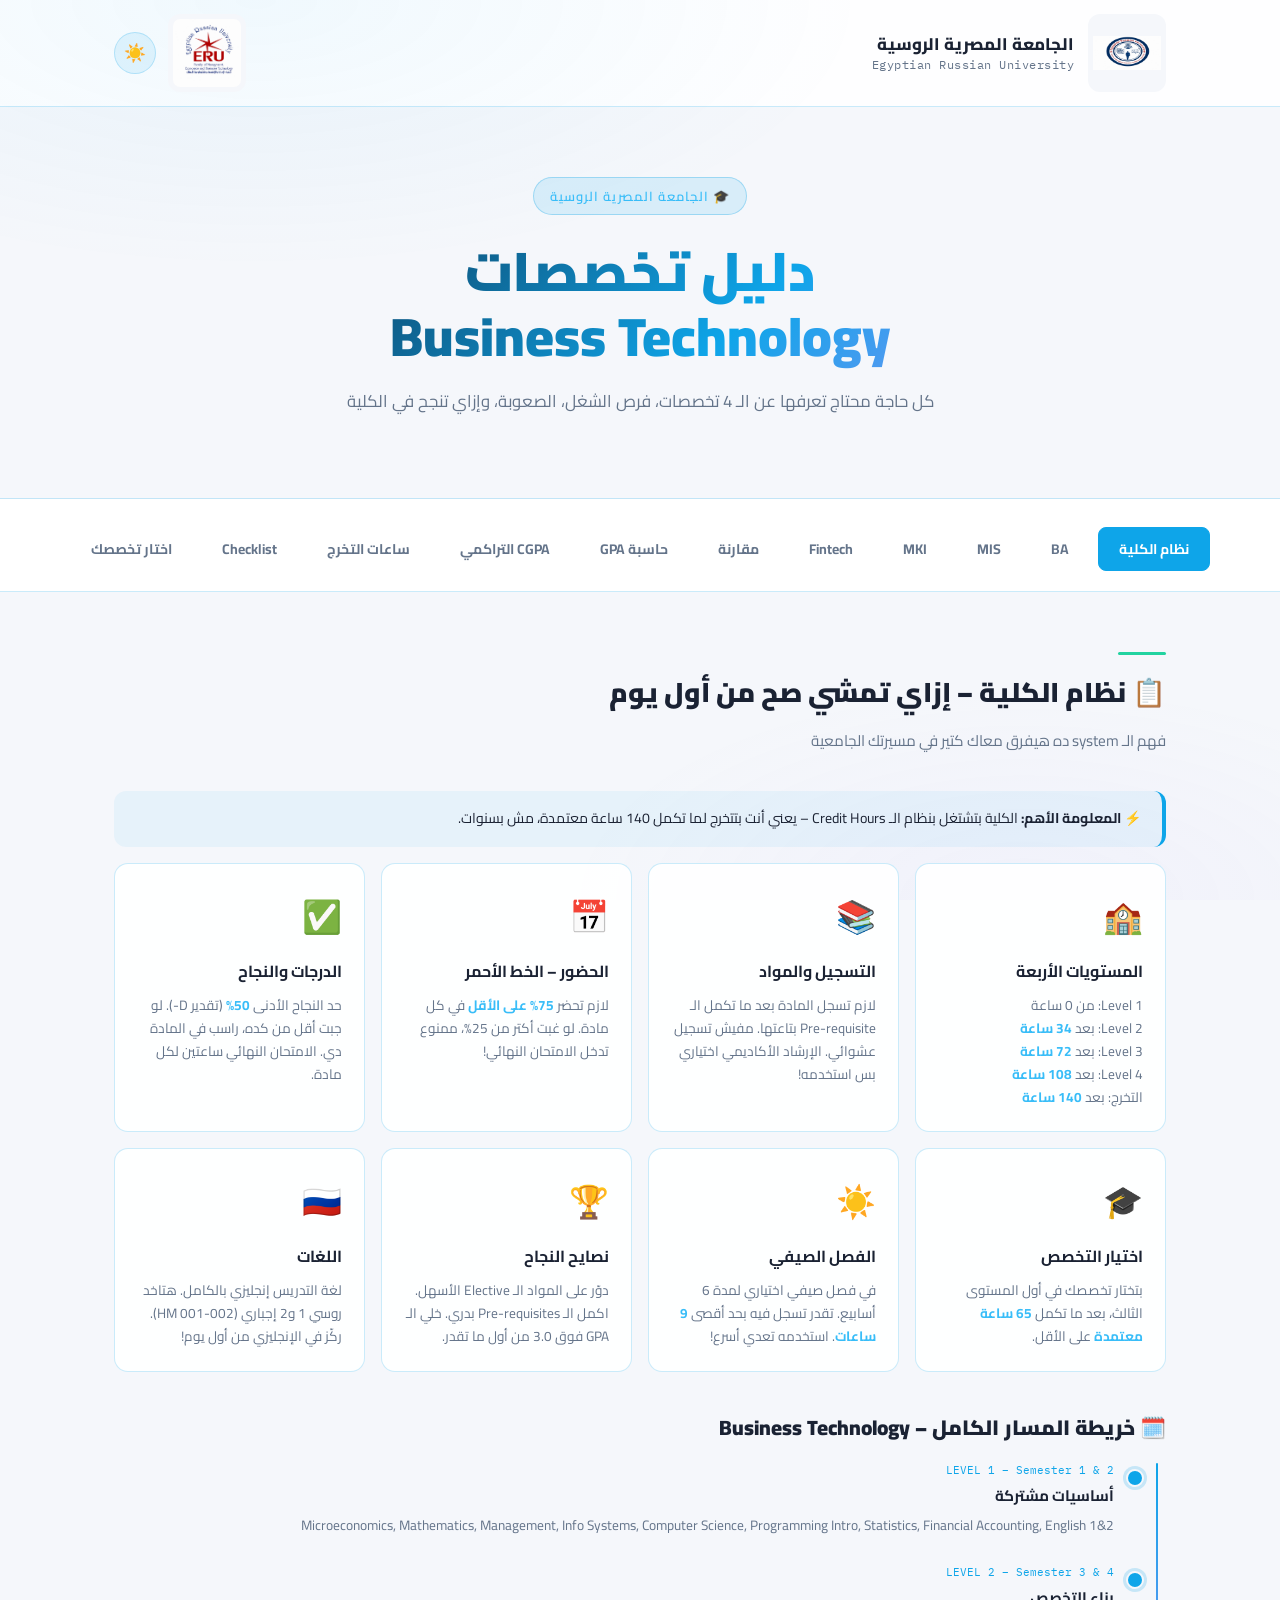
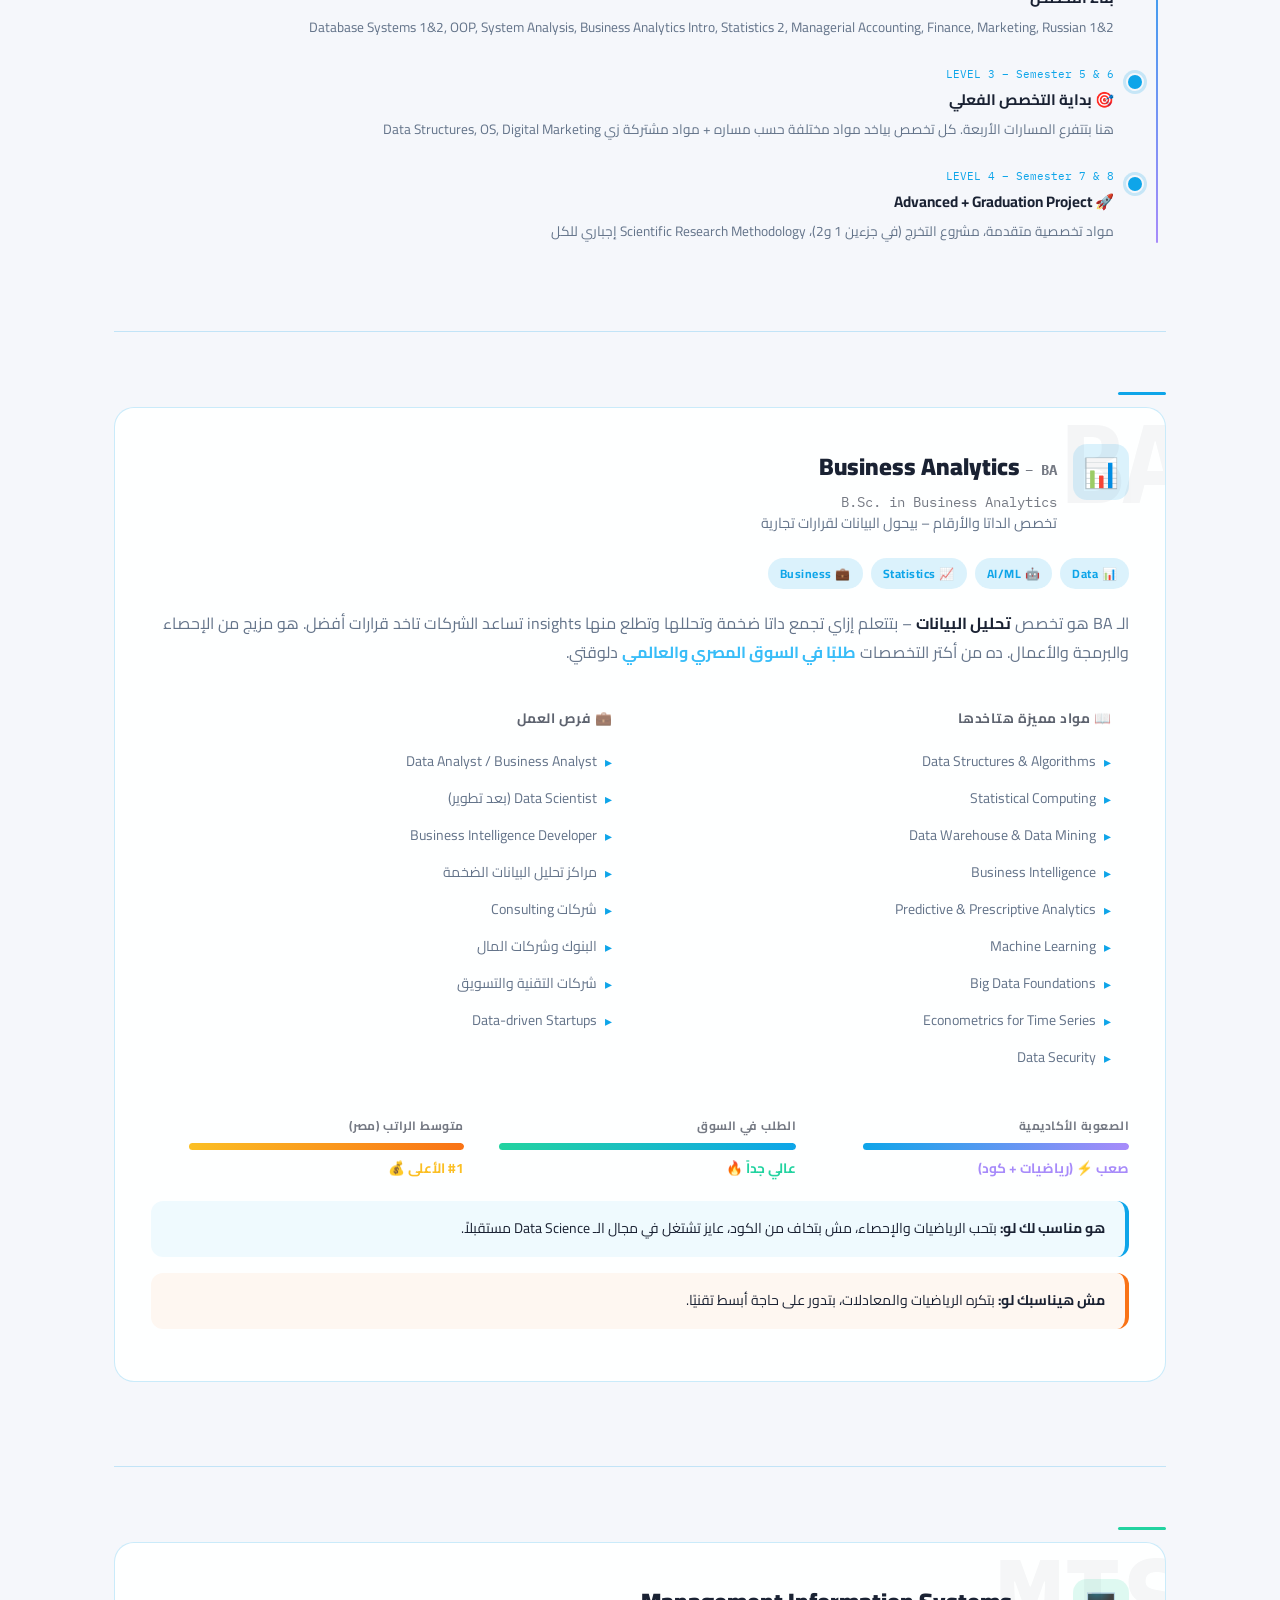
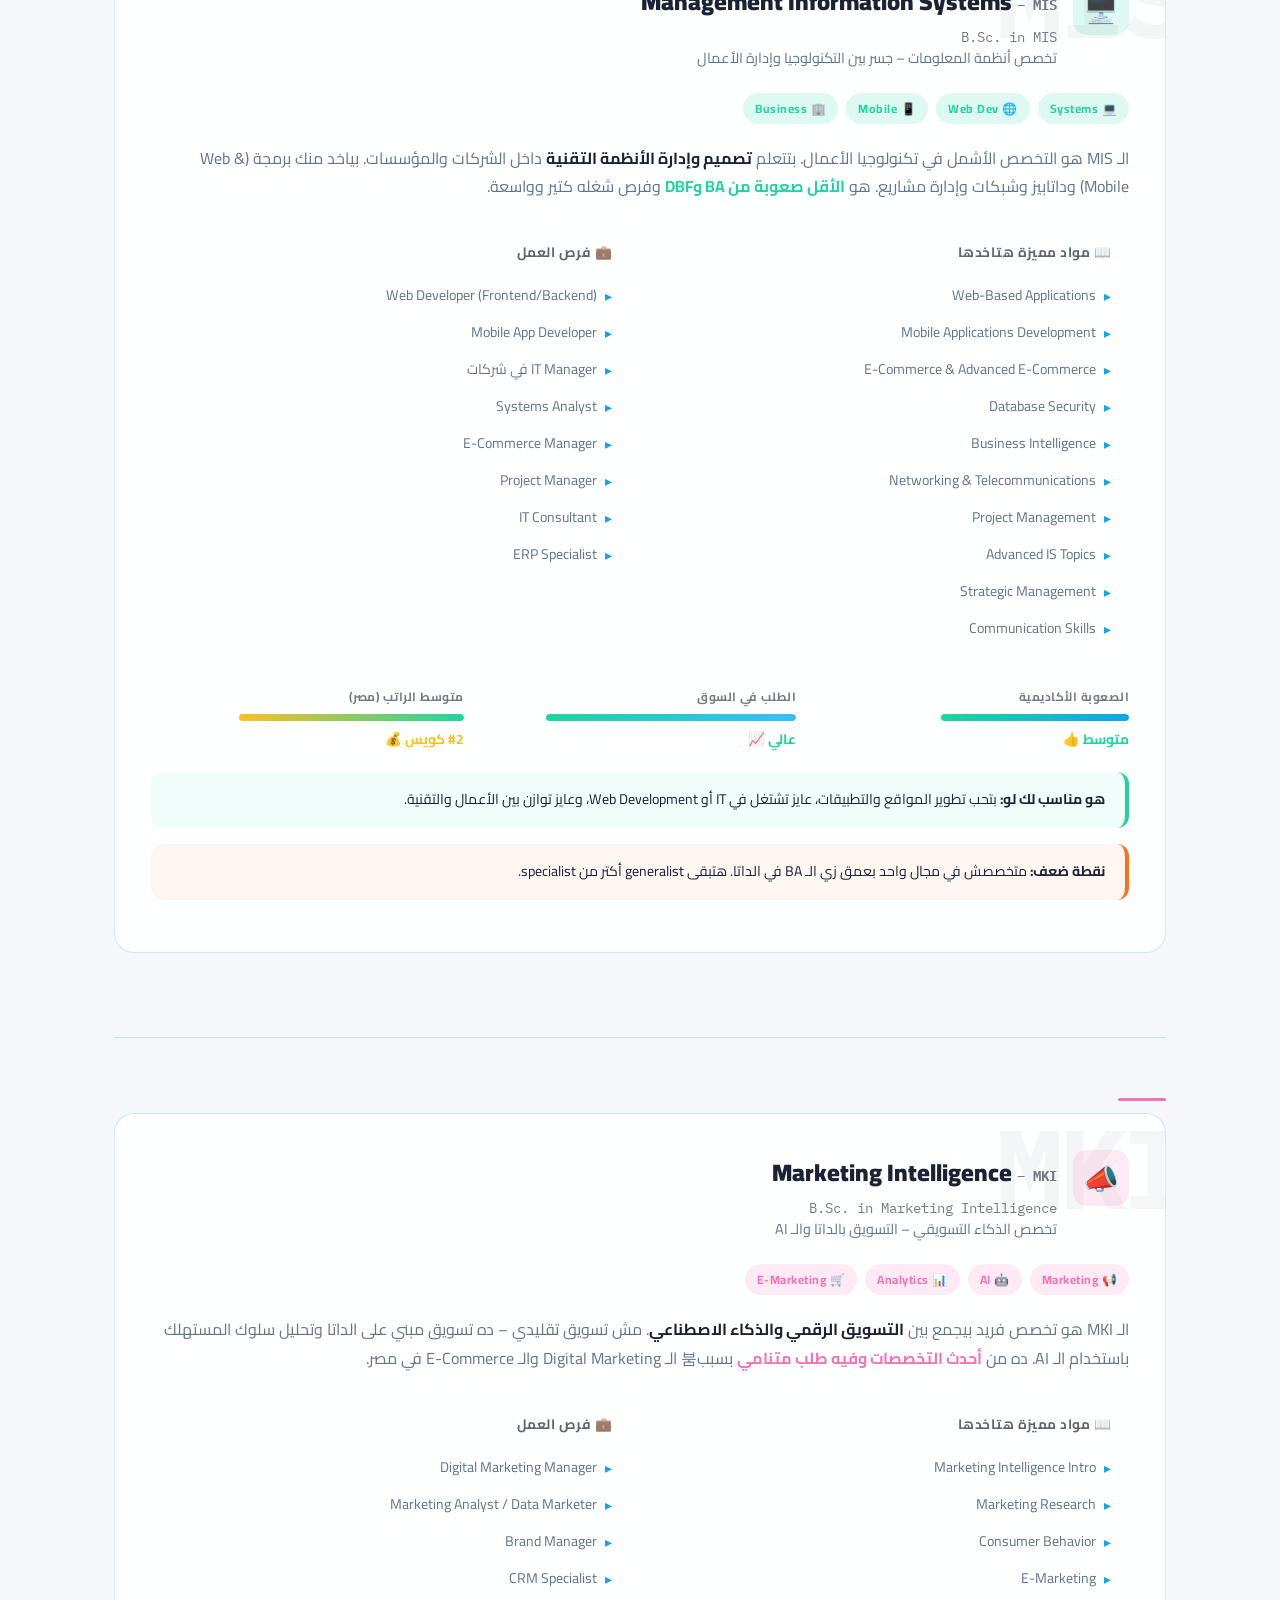
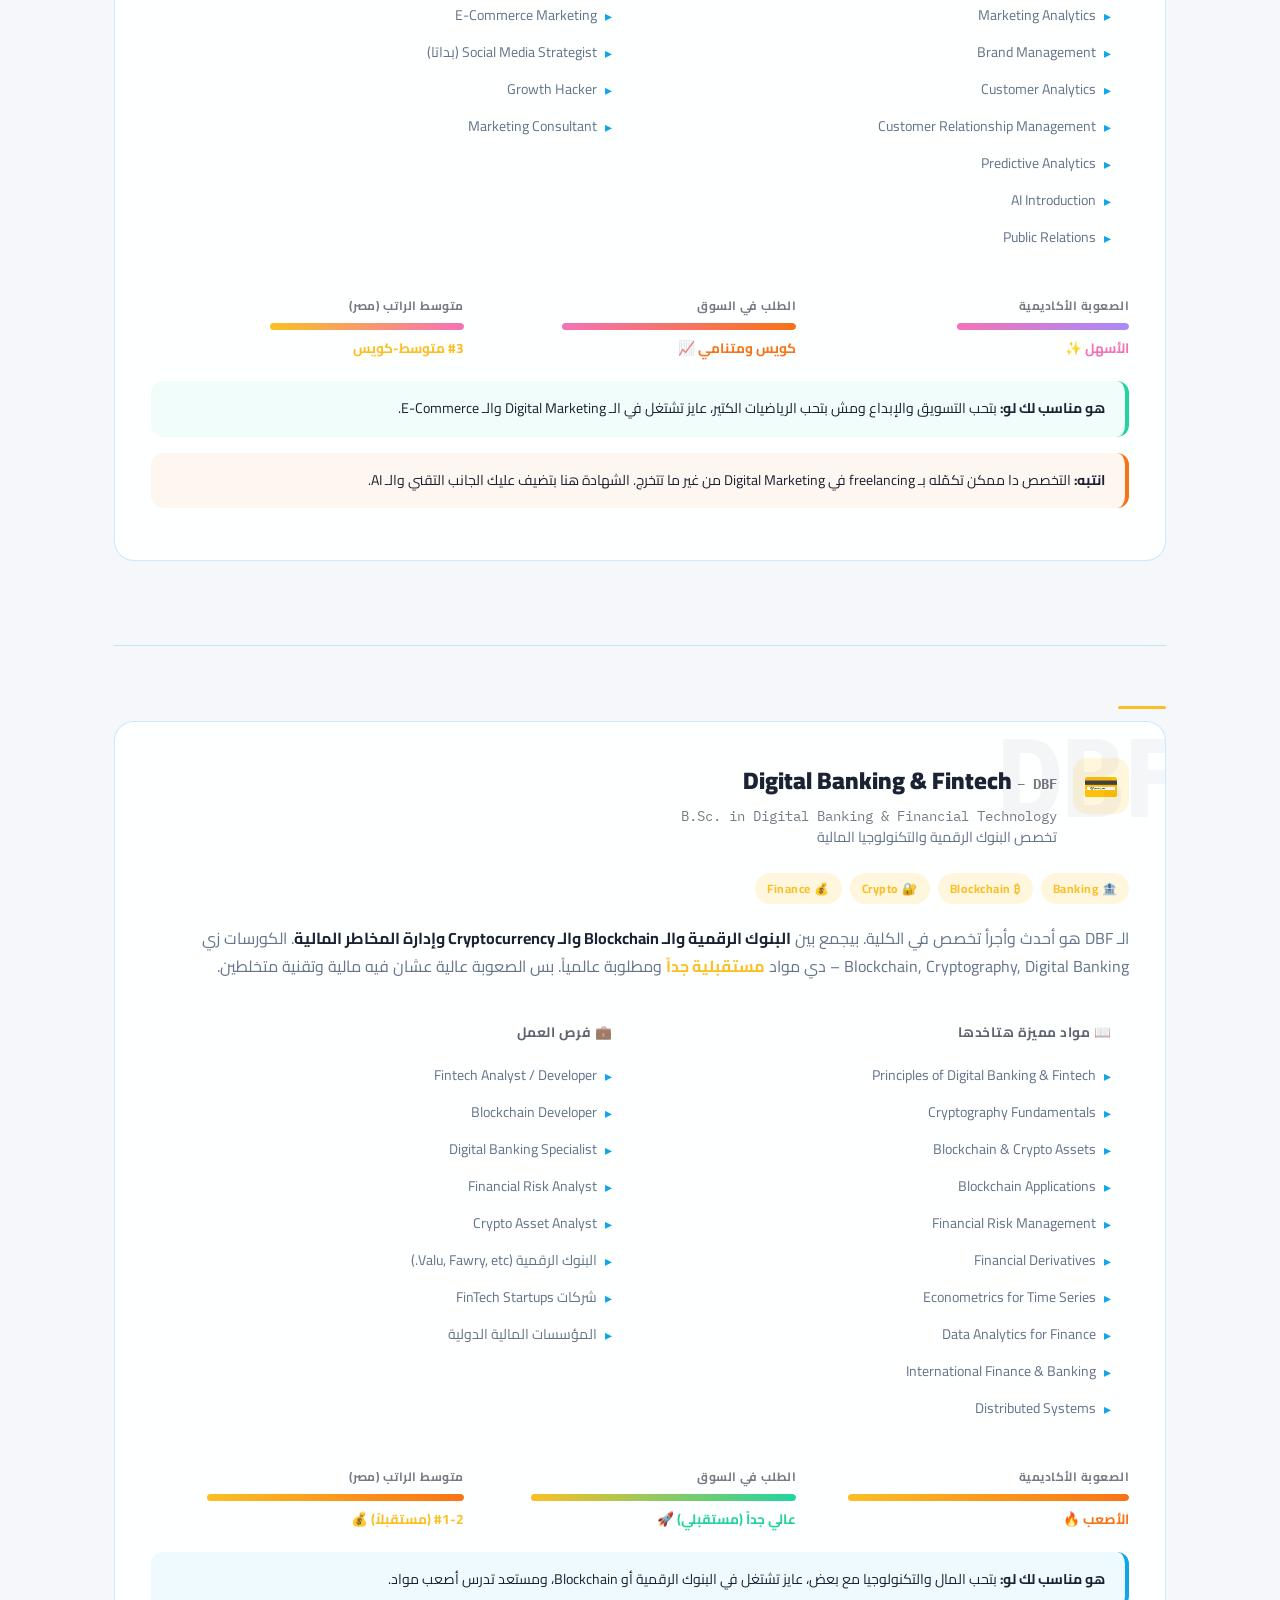
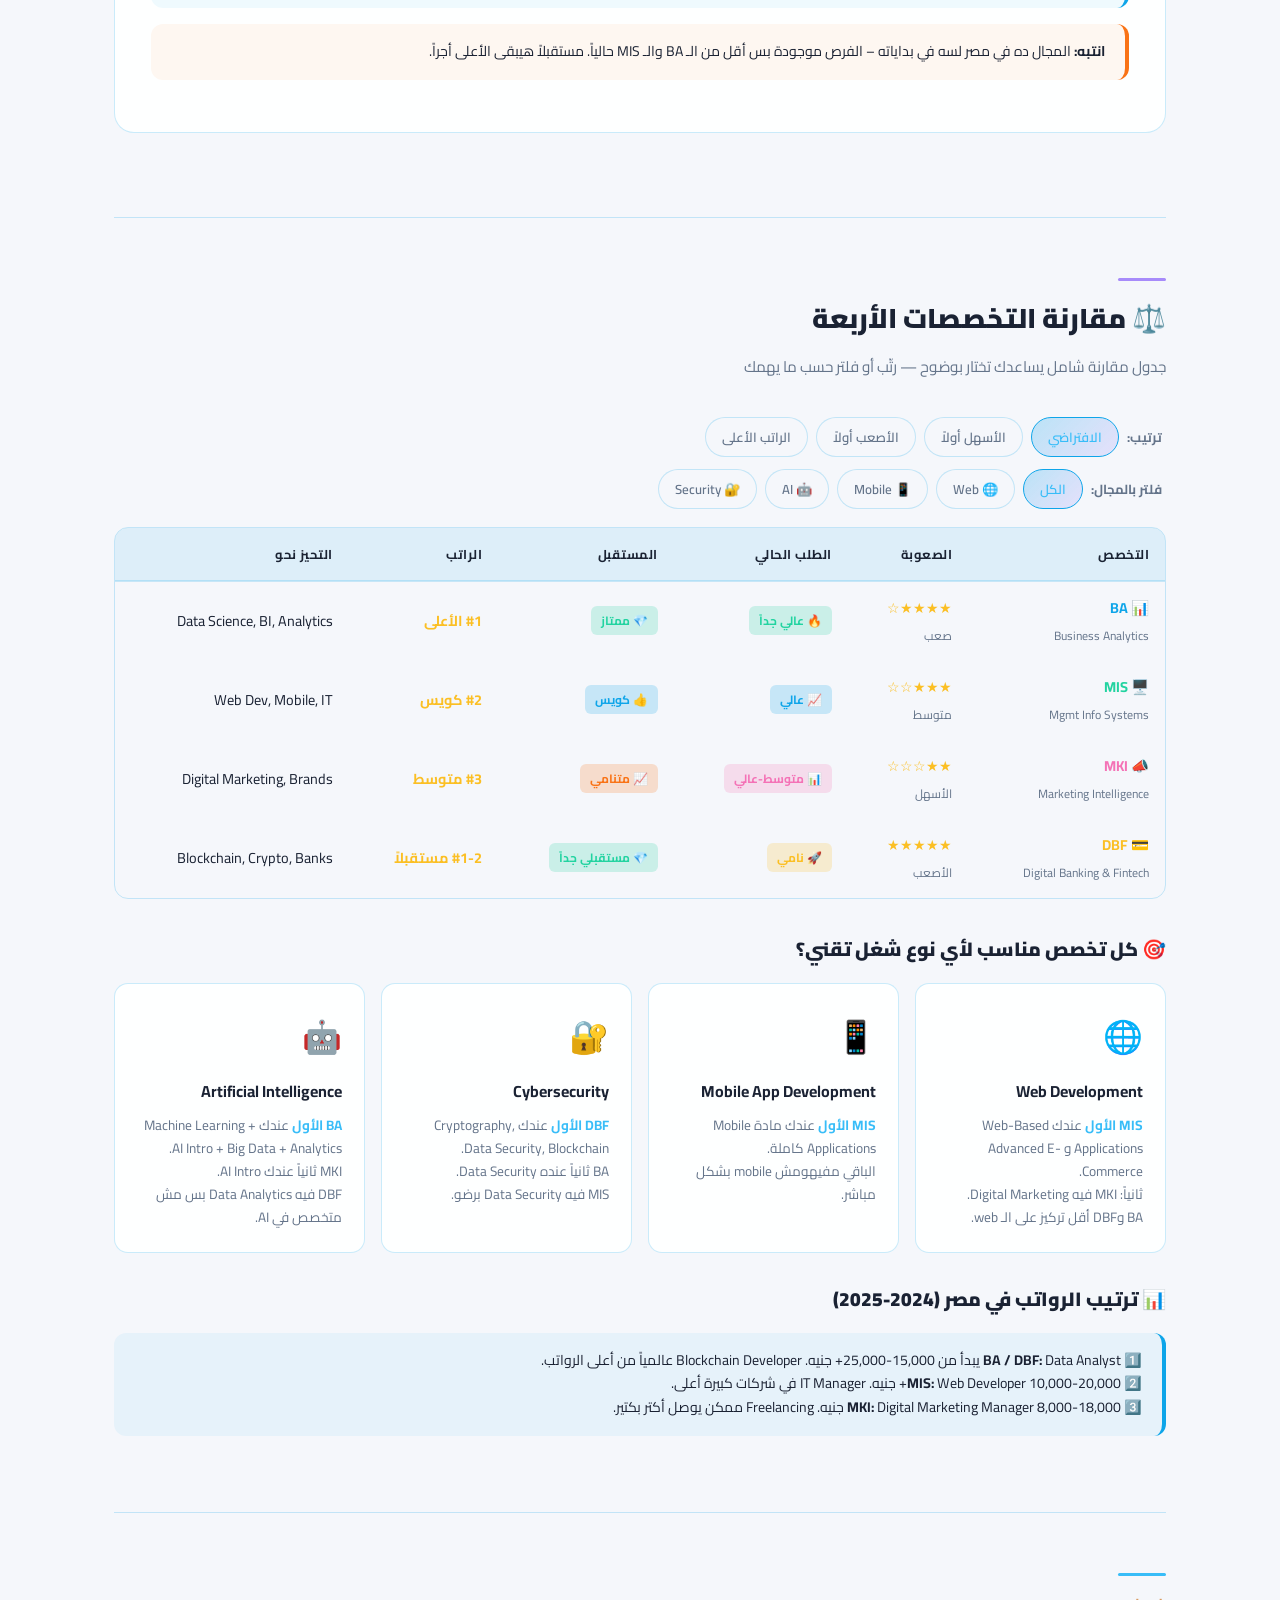
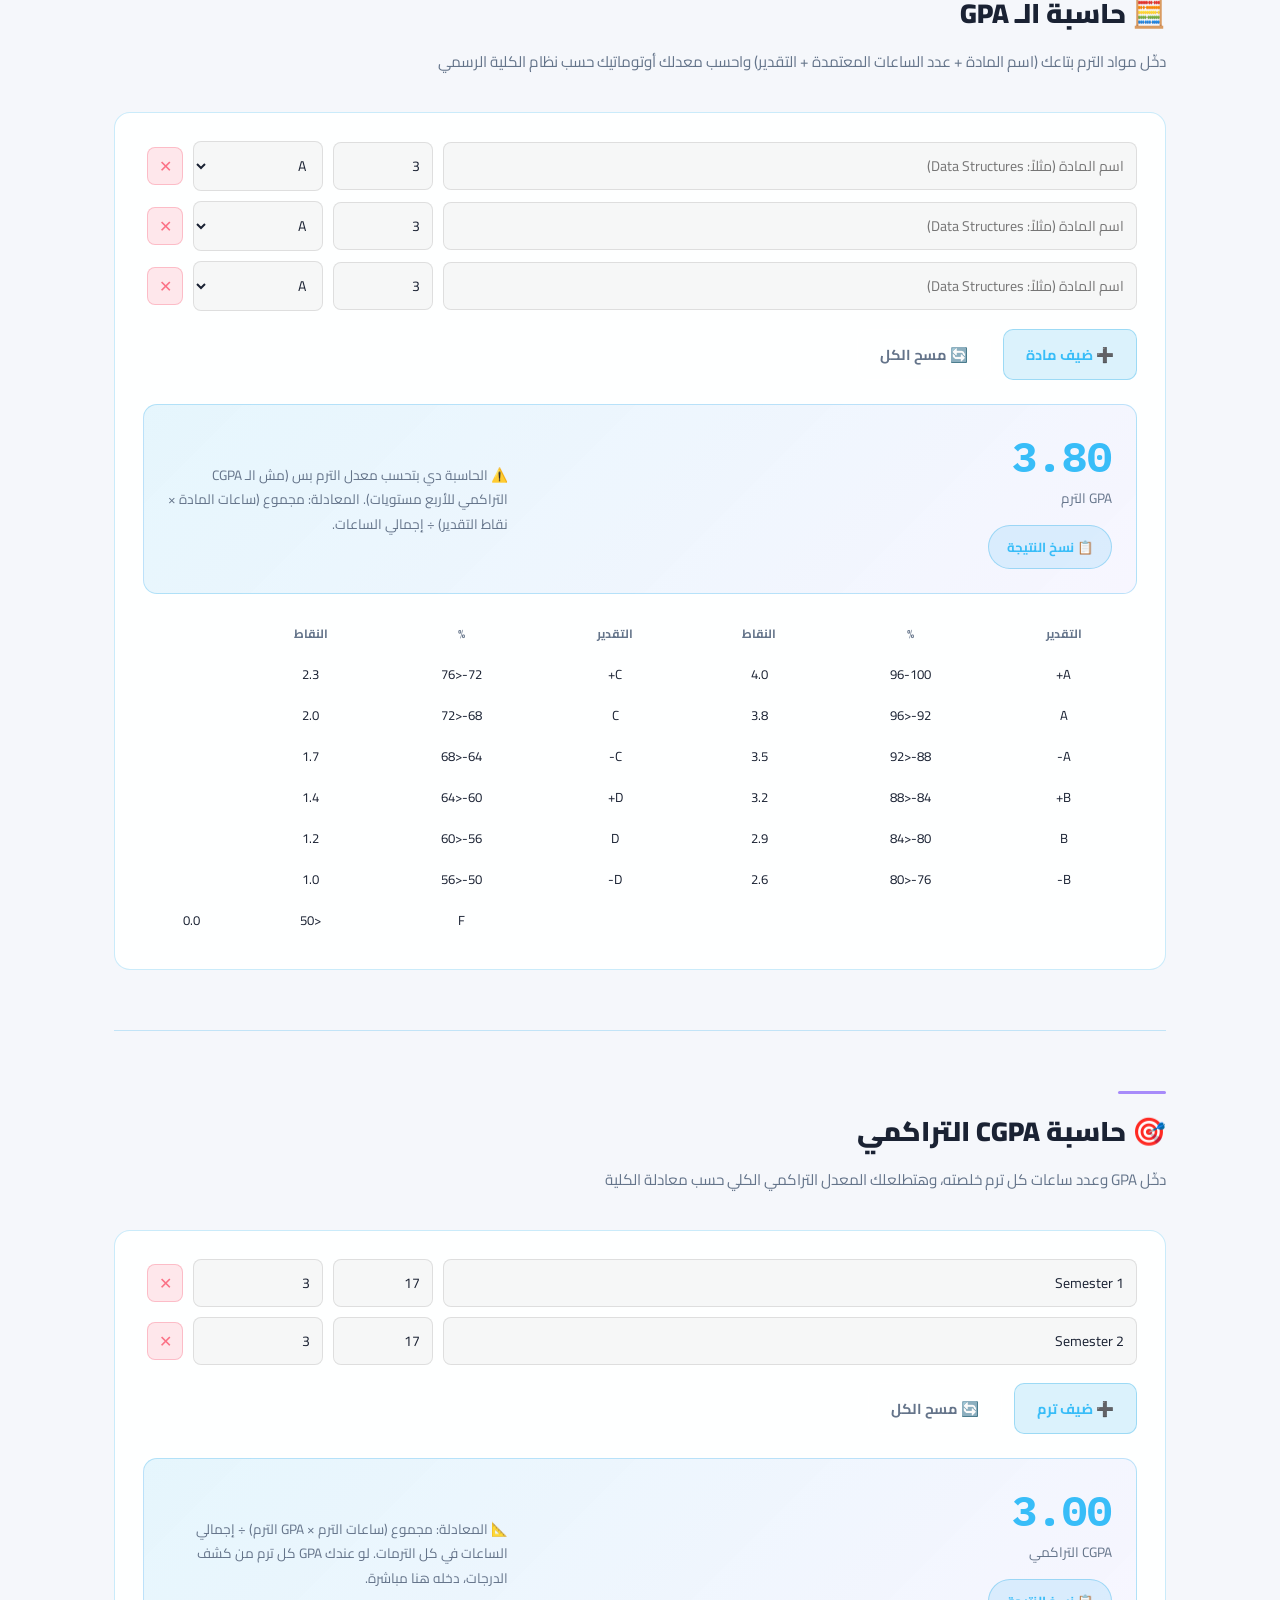
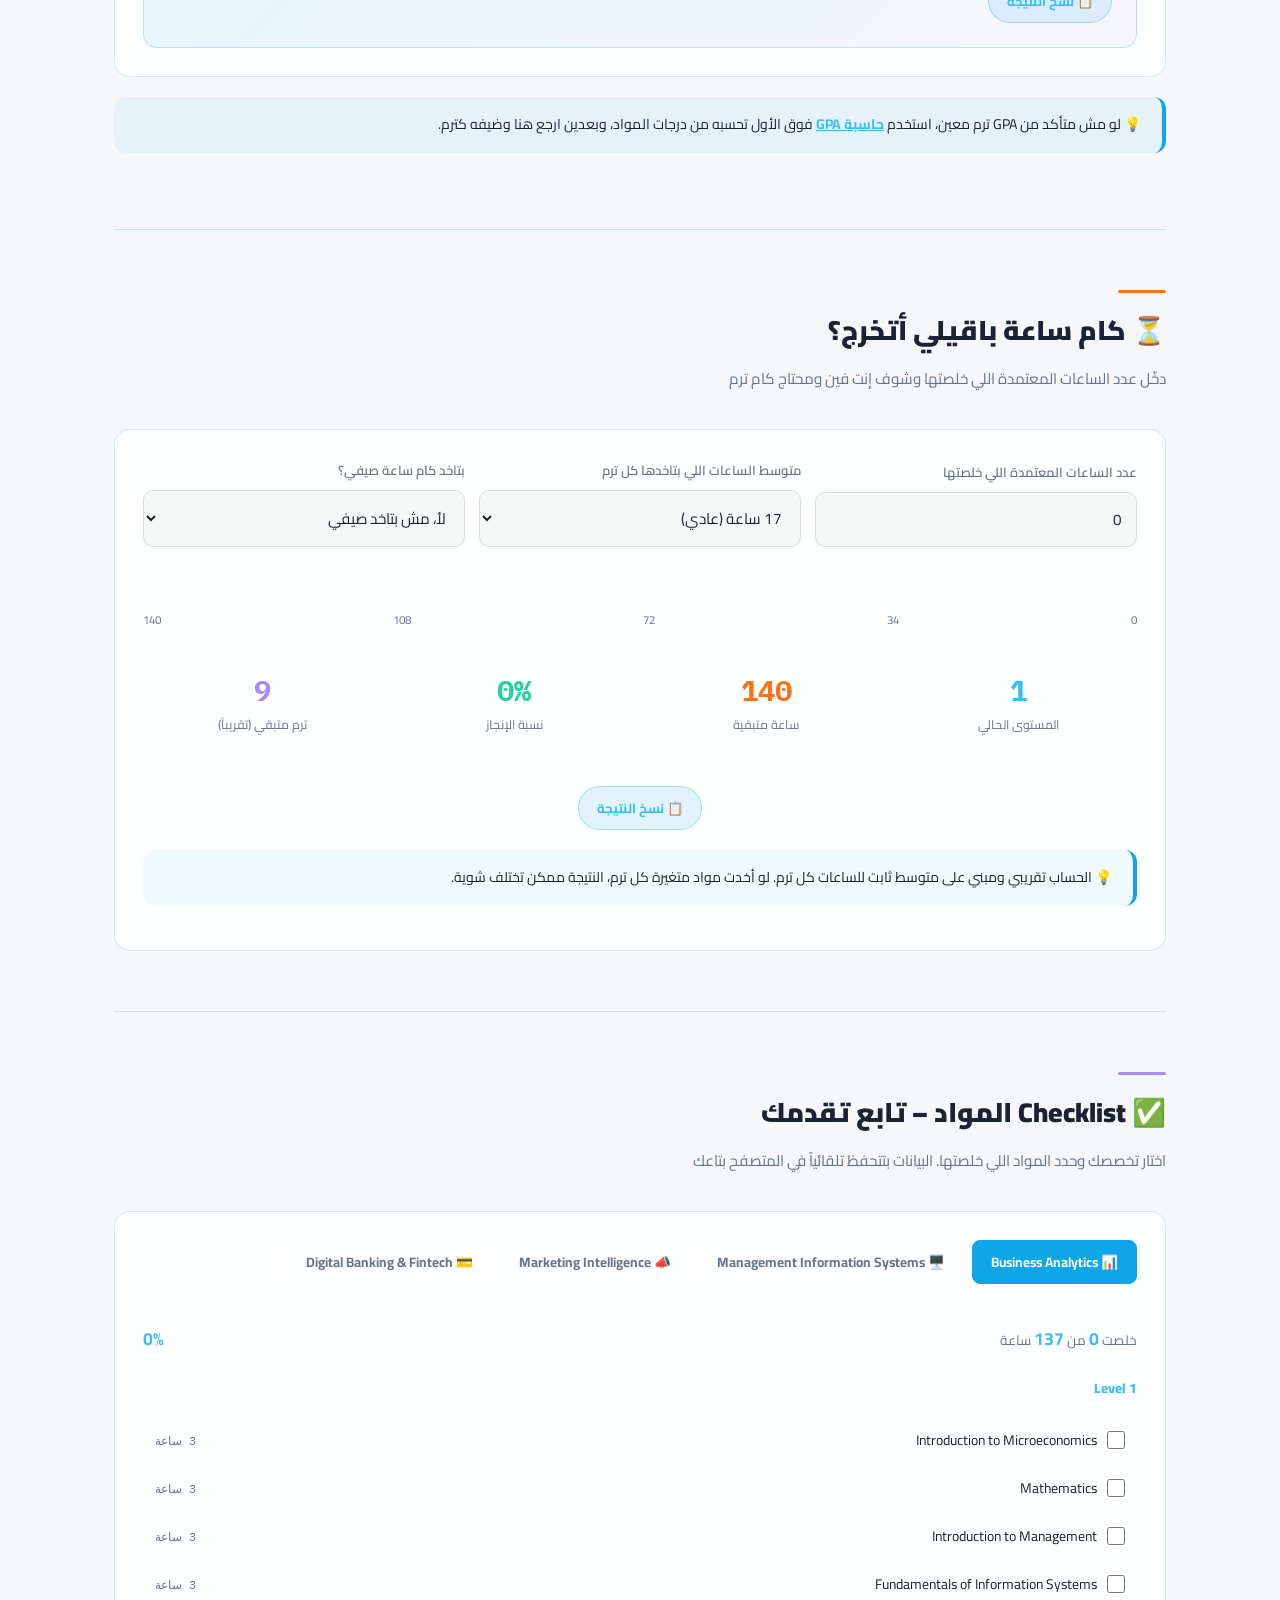
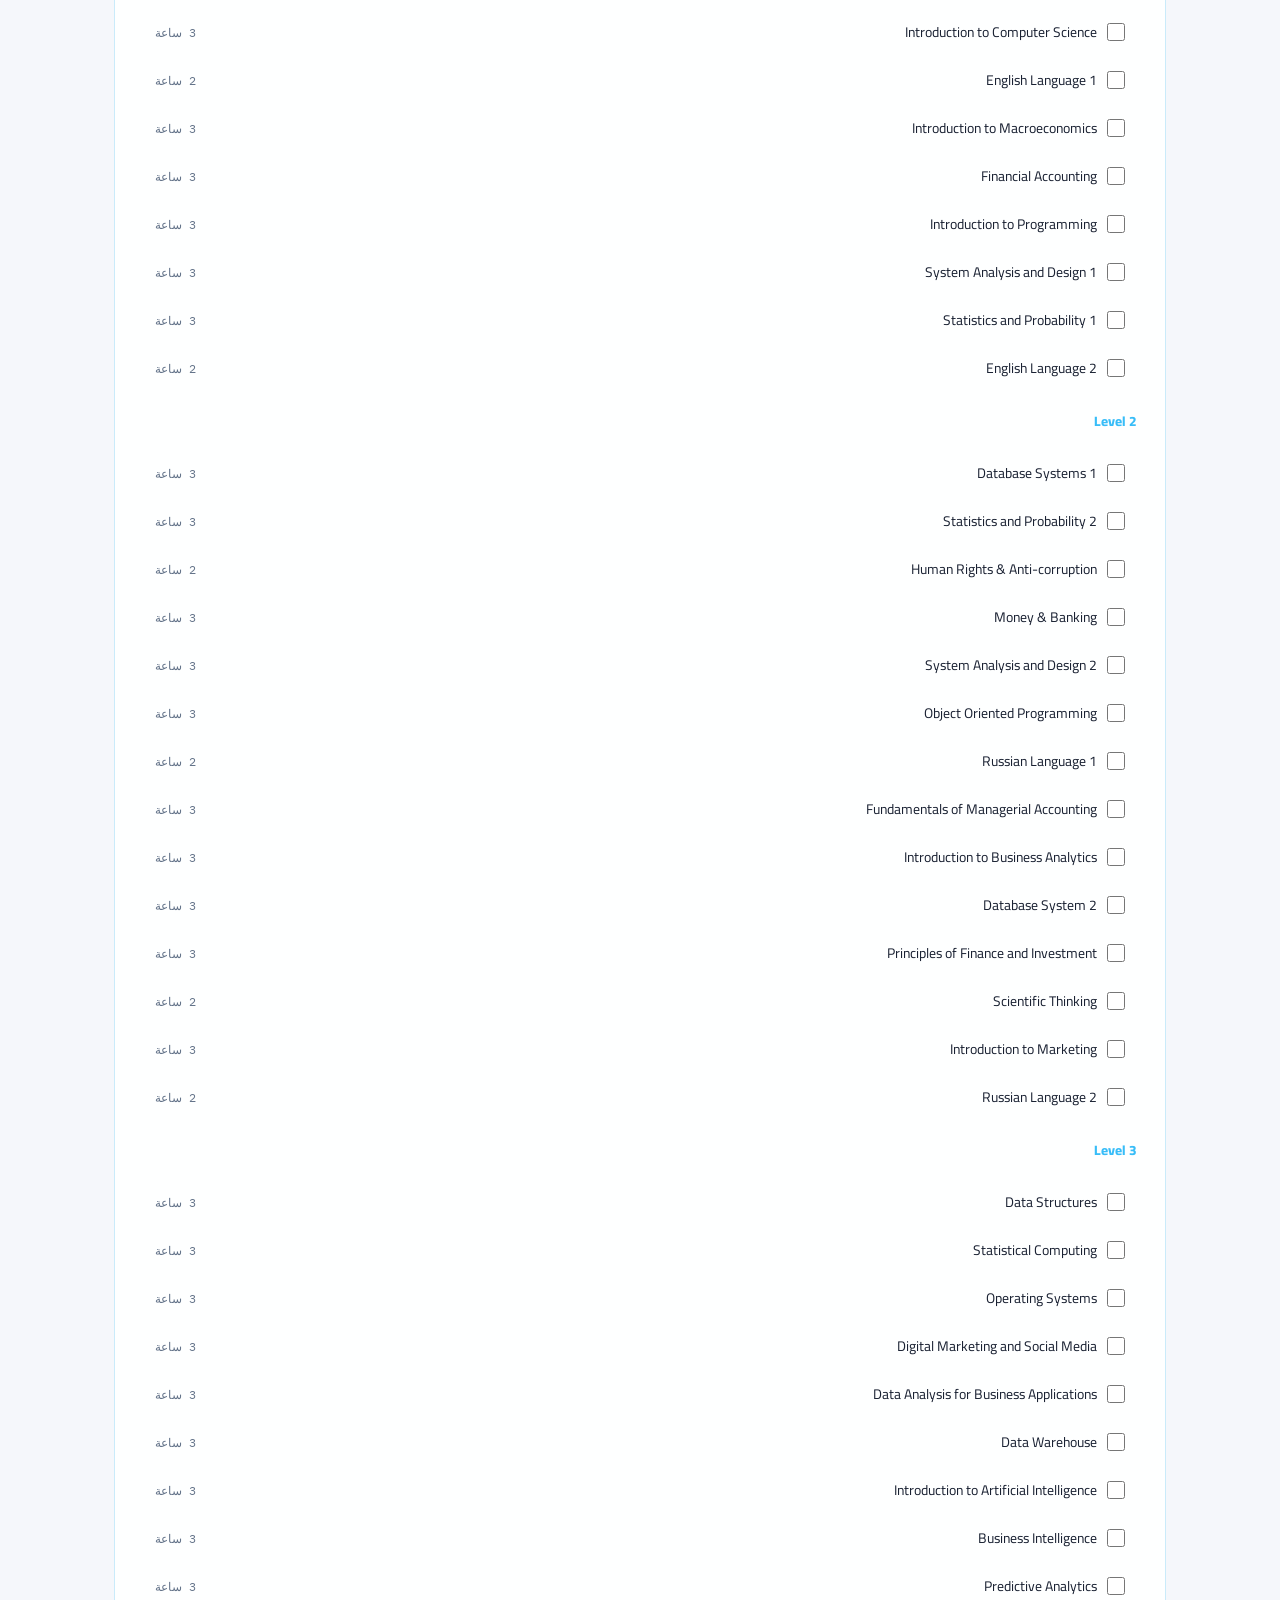
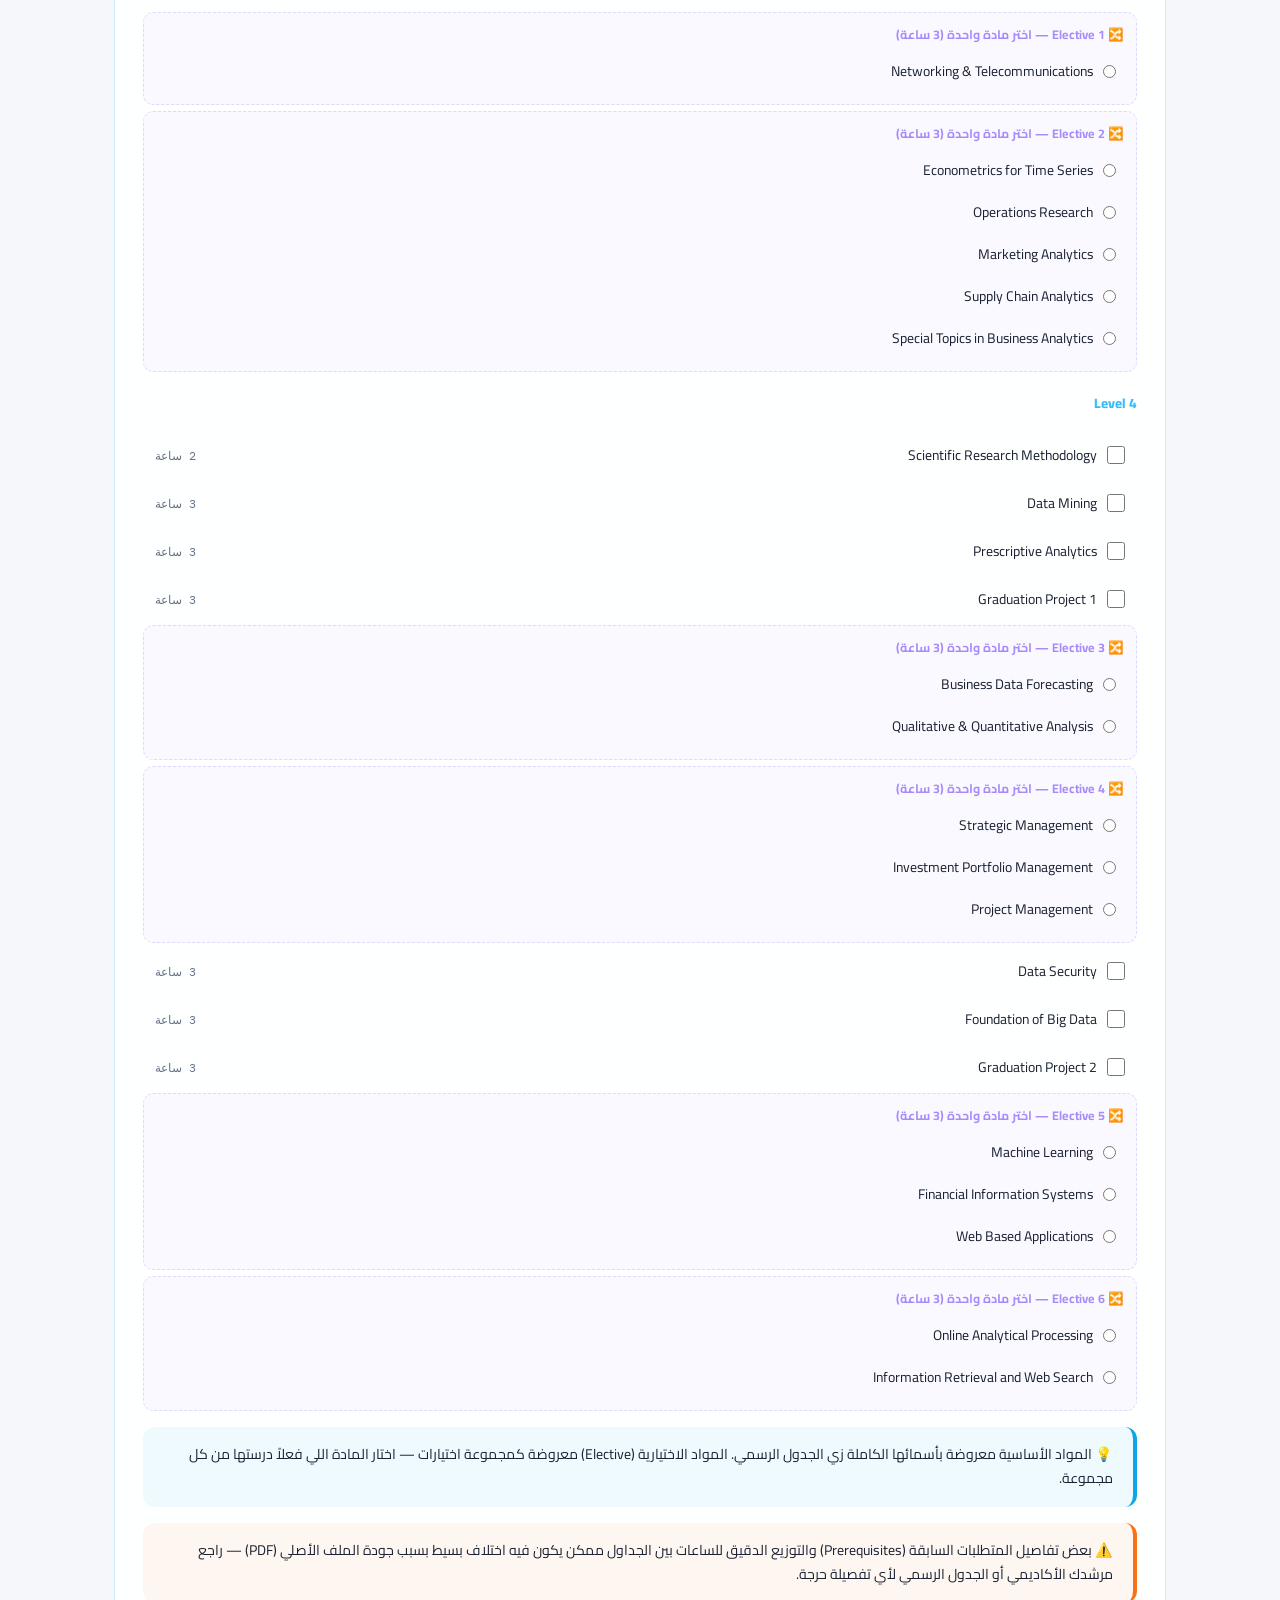
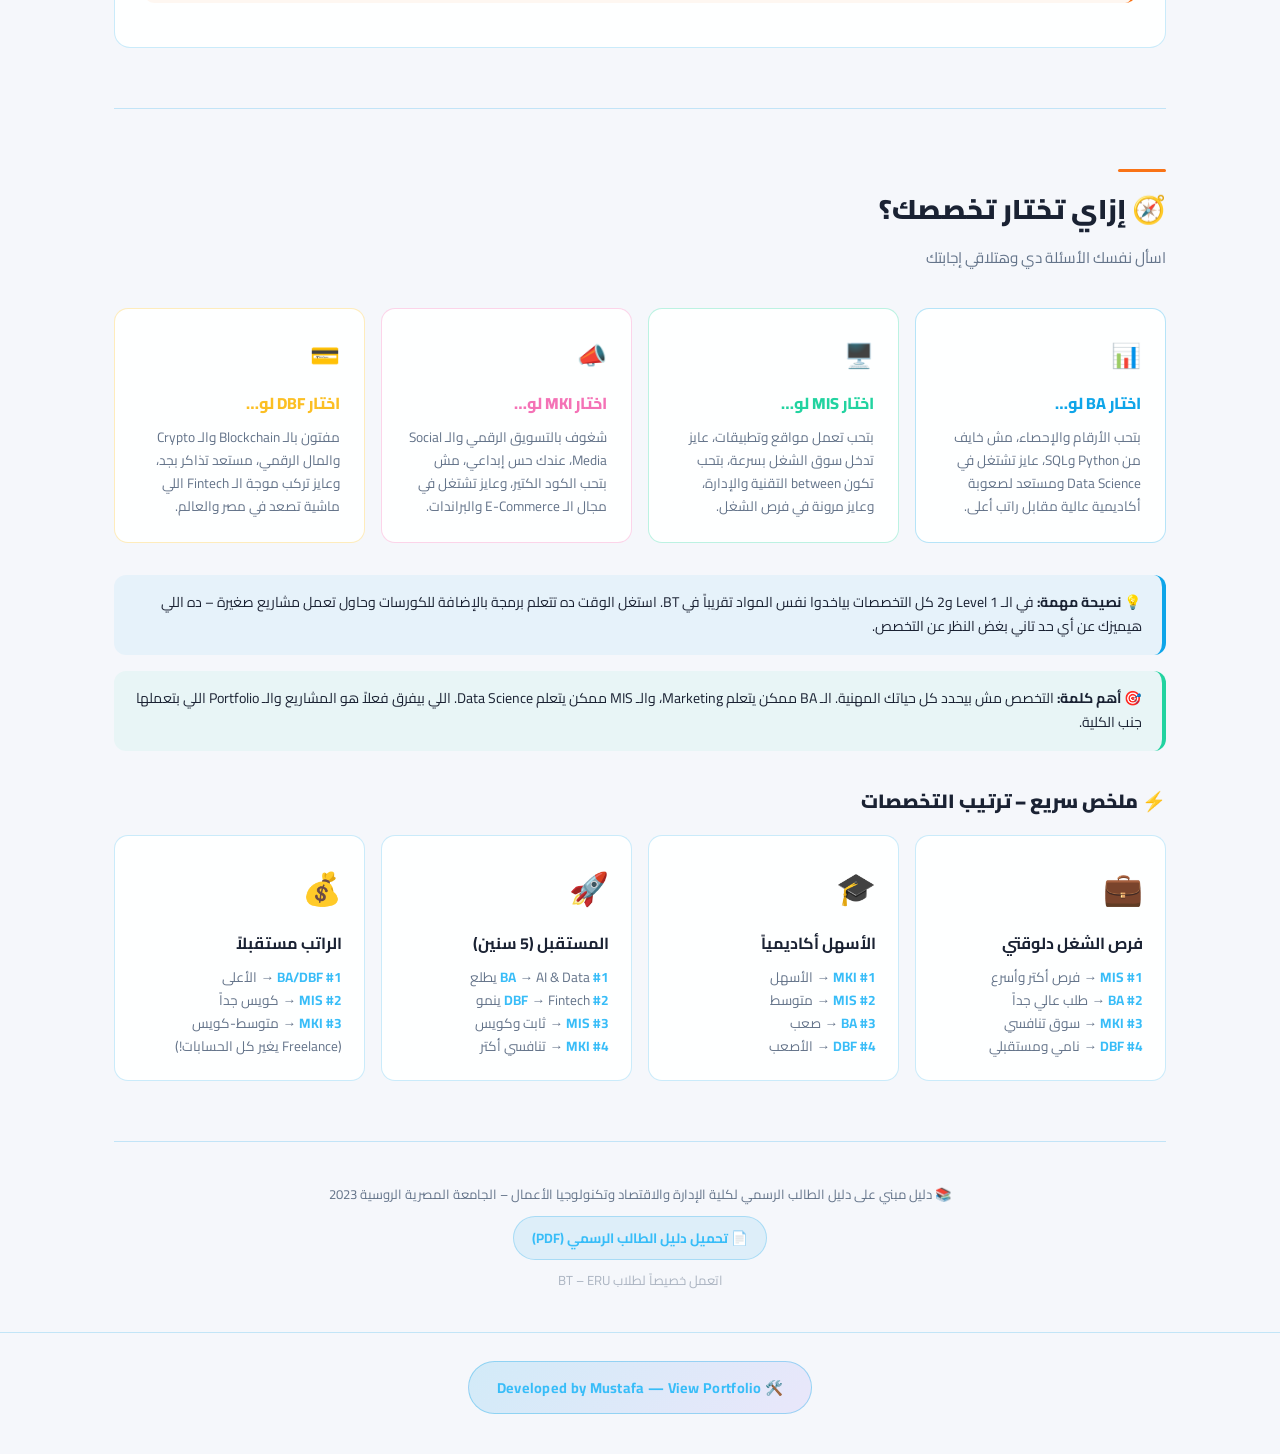
==== commit 6454bba2: "Add files via upload" ====
--- a/index.html
+++ b/index.html
@@ -5,7 +5,23 @@
 <meta name="viewport" content="width=device-width, initial-scale=1.0">
 <title>دليل تخصصات Business Technology – ERU</title>
 <meta name="description" content="دليل تفاعلي لتخصصات كلية الإدارة والاقتصاد وتكنولوجيا الأعمال بالجامعة المصرية الروسية">
+
+<!-- Favicon -->
 <link rel="icon" href="assets/logo-faculty.png" type="image/png">
+<link rel="apple-touch-icon" href="assets/logo-faculty.png">
+
+<!-- Open Graph / Social Sharing -->
+<!-- ⚠️ غيّر الروابط دي لرابط الموقع الحقيقي بعد الرفع على GitHub Pages -->
+<meta property="og:type" content="website">
+<meta property="og:title" content="دليل تخصصات Business Technology – ERU">
+<meta property="og:description" content="كل حاجة محتاج تعرفها عن تخصصات BA / MIS / MKI / DBF، حاسبة GPA و CGPA، وحاسبة ساعات التخرج">
+<meta property="og:image" content="https://moustafax7-dotcom.github.io/eru-bt-guide/assets/logo-university.png">
+<meta property="og:url" content="https://moustafax7-dotcom.github.io/eru-bt-guide/">
+<meta name="twitter:card" content="summary_large_image">
+<meta name="twitter:title" content="دليل تخصصات Business Technology – ERU">
+<meta name="twitter:description" content="كل حاجة محتاج تعرفها عن تخصصات BA / MIS / MKI / DBF، حاسبة GPA و CGPA، وحاسبة ساعات التخرج">
+<meta name="twitter:image" content="https://moustafax7-dotcom.github.io/eru-bt-guide/assets/logo-university.png">
+
 <link href="https://fonts.googleapis.com/css2?family=Cairo:wght@300;400;600;700;900&family=IBM+Plex+Mono:wght@400;600&display=swap" rel="stylesheet">
 <link rel="stylesheet" href="css/style.css">
 </head>
@@ -21,9 +37,15 @@
         <span class="brand-sub">Egyptian Russian University</span>
       </div>
     </div>
-    <img src="assets/logo-faculty.png" alt="شعار كلية الإدارة والاقتصاد وتكنولوجيا الأعمال" class="brand-logo faculty-logo">
+    <div class="header-right">
+      <img src="assets/logo-faculty.png" alt="شعار كلية الإدارة والاقتصاد وتكنولوجيا الأعمال" class="brand-logo faculty-logo">
+      <button id="themeToggle" class="theme-toggle" aria-label="تبديل الوضع الليلي/النهاري" title="تبديل الوضع الليلي/النهاري">🌙</button>
+    </div>
   </div>
 </header>
+
+<!-- BACK TO TOP -->
+<button id="backToTop" class="back-to-top" aria-label="رجوع لفوق" title="رجوع لفوق">⬆</button>
 
 
 <!-- HERO -->
@@ -487,10 +509,28 @@
 <section id="compare" class="fade-section">
   <div class="divider" style="background:var(--purple)"></div>
   <div class="section-title">⚖️ مقارنة التخصصات الأربعة</div>
-  <div class="section-sub">جدول مقارنة شامل يساعدك تختار بوضوح</div>
+  <div class="section-sub">جدول مقارنة شامل يساعدك تختار بوضوح — رتّب أو فلتر حسب ما يهمك</div>
+
+  <div class="compare-toolbar">
+    <div class="toolbar-group">
+      <span class="toolbar-label">ترتيب:</span>
+      <button class="chip sort-chip active" data-sort="default" onclick="sortCompare('default', this)">الافتراضي</button>
+      <button class="chip sort-chip" data-sort="diff-asc" onclick="sortCompare('diff-asc', this)">الأسهل أولاً</button>
+      <button class="chip sort-chip" data-sort="diff-desc" onclick="sortCompare('diff-desc', this)">الأصعب أولاً</button>
+      <button class="chip sort-chip" data-sort="salary-asc" onclick="sortCompare('salary-asc', this)">الراتب الأعلى</button>
+    </div>
+    <div class="toolbar-group">
+      <span class="toolbar-label">فلتر بالمجال:</span>
+      <button class="chip filter-chip active" data-filter="all" onclick="filterCompare('all', this)">الكل</button>
+      <button class="chip filter-chip" data-filter="web" onclick="filterCompare('web', this)">🌐 Web</button>
+      <button class="chip filter-chip" data-filter="mobile" onclick="filterCompare('mobile', this)">📱 Mobile</button>
+      <button class="chip filter-chip" data-filter="ai" onclick="filterCompare('ai', this)">🤖 AI</button>
+      <button class="chip filter-chip" data-filter="security" onclick="filterCompare('security', this)">🔐 Security</button>
+    </div>
+  </div>
 
   <div style="overflow-x:auto; border-radius:14px; border:1px solid var(--border)">
-    <table class="comp-table">
+    <table class="comp-table" id="compareTable">
       <thead>
         <tr>
           <th>التخصص</th>
@@ -501,8 +541,8 @@
           <th>التحيز نحو</th>
         </tr>
       </thead>
-      <tbody>
-        <tr>
+      <tbody id="compareTbody">
+        <tr data-diff="4" data-salary="1" data-focus="ai">
           <td><strong style="color:var(--blue)">📊 BA</strong><br><small style="color:var(--muted)">Business Analytics</small></td>
           <td><span class="stars">★★★★☆</span><br><small style="color:var(--muted)">صعب</small></td>
           <td><span class="rank-badge" style="background:rgba(34,211,160,0.2);color:var(--green)">🔥 عالي جداً</span></td>
@@ -510,7 +550,7 @@
           <td><strong style="color:var(--yellow)">#1 الأعلى</strong></td>
           <td>Data Science, BI, Analytics</td>
         </tr>
-        <tr>
+        <tr data-diff="3" data-salary="2" data-focus="web mobile">
           <td><strong style="color:var(--green)">🖥️ MIS</strong><br><small style="color:var(--muted)">Mgmt Info Systems</small></td>
           <td><span class="stars">★★★☆☆</span><br><small style="color:var(--muted)">متوسط</small></td>
           <td><span class="rank-badge" style="background:rgba(14,165,233,0.2);color:var(--blue)">📈 عالي</span></td>
@@ -518,7 +558,7 @@
           <td><strong style="color:var(--yellow)">#2 كويس</strong></td>
           <td>Web Dev, Mobile, IT</td>
         </tr>
-        <tr>
+        <tr data-diff="2" data-salary="3" data-focus="web ai">
           <td><strong style="color:var(--pink)">📣 MKI</strong><br><small style="color:var(--muted)">Marketing Intelligence</small></td>
           <td><span class="stars">★★☆☆☆</span><br><small style="color:var(--muted)">الأسهل</small></td>
           <td><span class="rank-badge" style="background:rgba(244,114,182,0.2);color:var(--pink)">📊 متوسط-عالي</span></td>
@@ -526,7 +566,7 @@
           <td><strong style="color:var(--yellow)">#3 متوسط</strong></td>
           <td>Digital Marketing, Brands</td>
         </tr>
-        <tr>
+        <tr data-diff="5" data-salary="1" data-focus="security">
           <td><strong style="color:var(--yellow)">💳 DBF</strong><br><small style="color:var(--muted)">Digital Banking & Fintech</small></td>
           <td><span class="stars">★★★★★</span><br><small style="color:var(--muted)">الأصعب</small></td>
           <td><span class="rank-badge" style="background:rgba(251,191,36,0.2);color:var(--yellow)">🚀 نامي</span></td>
@@ -537,6 +577,7 @@
       </tbody>
     </table>
   </div>
+  <p id="compareEmptyMsg" class="compare-empty-msg" style="display:none">🤷‍♂️ مافيش تخصص مطابق للفلتر ده</p>
 
   <div style="margin-top:32px">
     <div class="section-title" style="font-size:1.2rem; margin-bottom:16px">🎯 كل تخصص مناسب لأي نوع شغل تقني؟</div>
@@ -595,6 +636,7 @@
       <div>
         <div class="gpa-num" id="gpaResult">0.00</div>
         <div class="gpa-label">GPA الترم</div>
+        <button class="btn-copy" id="copyGpaBtn" onclick="copyGpaResult()">📋 نسخ النتيجة</button>
       </div>
       <div style="color:var(--muted); font-size:0.85rem; line-height:1.8; max-width:340px">
         ⚠️ الحاسبة دي بتحسب معدل الترم بس (مش الـ CGPA التراكمي للأربع مستويات). المعادلة: مجموع (ساعات المادة × نقاط التقدير) ÷ إجمالي الساعات.
@@ -639,6 +681,7 @@
       <div>
         <div class="gpa-num" id="cgpaResult">0.00</div>
         <div class="gpa-label">CGPA التراكمي</div>
+        <button class="btn-copy" id="copyCgpaBtn" onclick="copyCgpaResult()">📋 نسخ النتيجة</button>
       </div>
       <div style="color:var(--muted); font-size:0.85rem; line-height:1.8; max-width:340px">
         📐 المعادلة: مجموع (ساعات الترم × GPA الترم) ÷ إجمالي الساعات في كل الترمات. لو عندك GPA كل ترم من كشف الدرجات، دخله هنا مباشرة.
@@ -718,6 +761,10 @@
       </div>
     </div>
 
+    <div style="text-align:center; margin-top:18px">
+      <button class="btn-copy" id="copyHoursBtn" onclick="copyHoursResult()">📋 نسخ النتيجة</button>
+    </div>
+
     <div class="alert alert-blue" style="margin-top:20px">
       💡 الحساب تقريبي ومبني على متوسط ثابت للساعات كل ترم. لو أخدت مواد متغيرة كل ترم، النتيجة ممكن تختلف شوية.
     </div>
@@ -824,6 +871,9 @@
 <footer>
   <div class="container">
     <p>📚 دليل مبني على دليل الطالب الرسمي لكلية الإدارة والاقتصاد وتكنولوجيا الأعمال – الجامعة المصرية الروسية 2023</p>
+    <p style="margin-top:10px">
+      <a href="assets/students-guide-2023.pdf" target="_blank" rel="noopener noreferrer" class="pdf-link">📄 تحميل دليل الطالب الرسمي (PDF)</a>
+    </p>
     <p style="margin-top:8px; opacity:0.5">اتعمل خصيصاً لطلاب BT – ERU</p>
   </div>
 </footer>
--- a/css/style.css
+++ b/css/style.css
@@ -374,3 +374,115 @@
     transform: translateY(-2px);
     box-shadow: 0 8px 24px rgba(14,165,233,0.25);
   }
+
+  /* ══════════════════════════════════════════ */
+  /* LIGHT THEME OVERRIDES                       */
+  /* ══════════════════════════════════════════ */
+  html[data-theme="light"] {
+    --bg: #f5f7fb;
+    --bg2: #ffffff;
+    --bg3: #eef2f9;
+    --text: #1a2233;
+    --muted: #64748a;
+    --border: rgba(14,165,233,0.22);
+    --card: rgba(255,255,255,0.9);
+  }
+  html[data-theme="light"] body::before {
+    background:
+      radial-gradient(ellipse 80% 50% at 20% 0%, rgba(14,165,233,0.06) 0%, transparent 60%),
+      radial-gradient(ellipse 60% 40% at 80% 100%, rgba(167,139,250,0.05) 0%, transparent 60%);
+  }
+  html[data-theme="light"] .site-header,
+  html[data-theme="light"] .nav-tabs {
+    background: rgba(255,255,255,0.92);
+  }
+  html[data-theme="light"] .hero h1 {
+    background: linear-gradient(135deg, #0f172a 0%, var(--blue) 60%, var(--purple) 100%);
+    -webkit-background-clip: text; -webkit-text-fill-color: transparent;
+  }
+  html[data-theme="light"] .brand-logo { background: #f5f7fb; }
+  html[data-theme="light"] input,
+  html[data-theme="light"] select {
+    background: rgba(0,0,0,0.03) !important;
+    border: 1px solid rgba(0,0,0,0.1) !important;
+    color: var(--text) !important;
+  }
+  html[data-theme="light"] .gpa-row input,
+  html[data-theme="light"] .gpa-row select {
+    background: rgba(0,0,0,0.03);
+    border: 1px solid rgba(0,0,0,0.1);
+    color: var(--text);
+  }
+
+  /* ── THEME TOGGLE BUTTON ── */
+  .header-right { display: flex; align-items: center; gap: 12px; }
+  .theme-toggle {
+    width: 42px; height: 42px; border-radius: 50%;
+    background: rgba(14,165,233,0.1); border: 1px solid var(--border);
+    font-size: 1.1rem; cursor: pointer; display: flex;
+    align-items: center; justify-content: center;
+    transition: all 0.25s ease;
+  }
+  .theme-toggle:hover {
+    background: rgba(14,165,233,0.2);
+    transform: rotate(15deg) scale(1.05);
+  }
+
+  /* ── BACK TO TOP ── */
+  .back-to-top {
+    position: fixed; bottom: 24px; left: 24px; z-index: 999;
+    width: 46px; height: 46px; border-radius: 50%;
+    background: linear-gradient(135deg, var(--blue), var(--purple));
+    color: #fff; border: none; font-size: 1.2rem; cursor: pointer;
+    box-shadow: 0 6px 20px rgba(14,165,233,0.35);
+    opacity: 0; pointer-events: none; transform: translateY(12px);
+    transition: all 0.3s ease;
+  }
+  .back-to-top.show { opacity: 1; pointer-events: auto; transform: translateY(0); }
+  .back-to-top:hover { transform: translateY(-3px) scale(1.06); }
+
+  @media (max-width: 640px) {
+    .back-to-top { bottom: 16px; left: 16px; width: 42px; height: 42px; }
+  }
+
+  /* ── COPY RESULT BUTTON ── */
+  .btn-copy {
+    margin-top: 14px; padding: 9px 18px; border-radius: 100px;
+    background: rgba(14,165,233,0.12); border: 1px solid rgba(14,165,233,0.3);
+    color: var(--blue2); font-size: 0.82rem; font-weight: 700; cursor: pointer;
+    font-family: 'Cairo', sans-serif; transition: all 0.2s ease;
+  }
+  .btn-copy:hover { background: rgba(14,165,233,0.22); }
+  .btn-copy.copied { background: rgba(34,211,160,0.2); border-color: rgba(34,211,160,0.4); color: var(--green); }
+
+  /* ── PDF LINK IN FOOTER ── */
+  .pdf-link {
+    display: inline-flex; align-items: center; gap: 6px;
+    color: var(--blue2); font-size: 0.85rem; font-weight: 700;
+    text-decoration: none; padding: 8px 18px; border-radius: 100px;
+    background: rgba(14,165,233,0.1); border: 1px solid rgba(14,165,233,0.25);
+    transition: all 0.2s ease;
+  }
+  .pdf-link:hover { background: rgba(14,165,233,0.2); color: #fff; }
+
+  /* ── COMPARE TABLE TOOLBAR ── */
+  .compare-toolbar {
+    display: flex; flex-direction: column; gap: 12px;
+    margin-bottom: 18px;
+  }
+  .toolbar-group { display: flex; align-items: center; gap: 8px; flex-wrap: wrap; }
+  .toolbar-label { color: var(--muted); font-size: 0.82rem; font-weight: 700; margin-right: 4px; }
+  .chip {
+    padding: 7px 16px; border-radius: 100px; font-size: 0.82rem; font-weight: 600;
+    background: rgba(255,255,255,0.04); border: 1px solid var(--border);
+    color: var(--muted); cursor: pointer; font-family: 'Cairo', sans-serif;
+    transition: all 0.2s ease;
+  }
+  .chip:hover { color: var(--text); border-color: var(--blue); }
+  .chip.active {
+    background: linear-gradient(135deg, rgba(14,165,233,0.25), rgba(167,139,250,0.2));
+    border-color: var(--blue); color: var(--blue2);
+  }
+  .compare-empty-msg {
+    text-align: center; color: var(--muted); padding: 24px; font-size: 0.95rem;
+  }
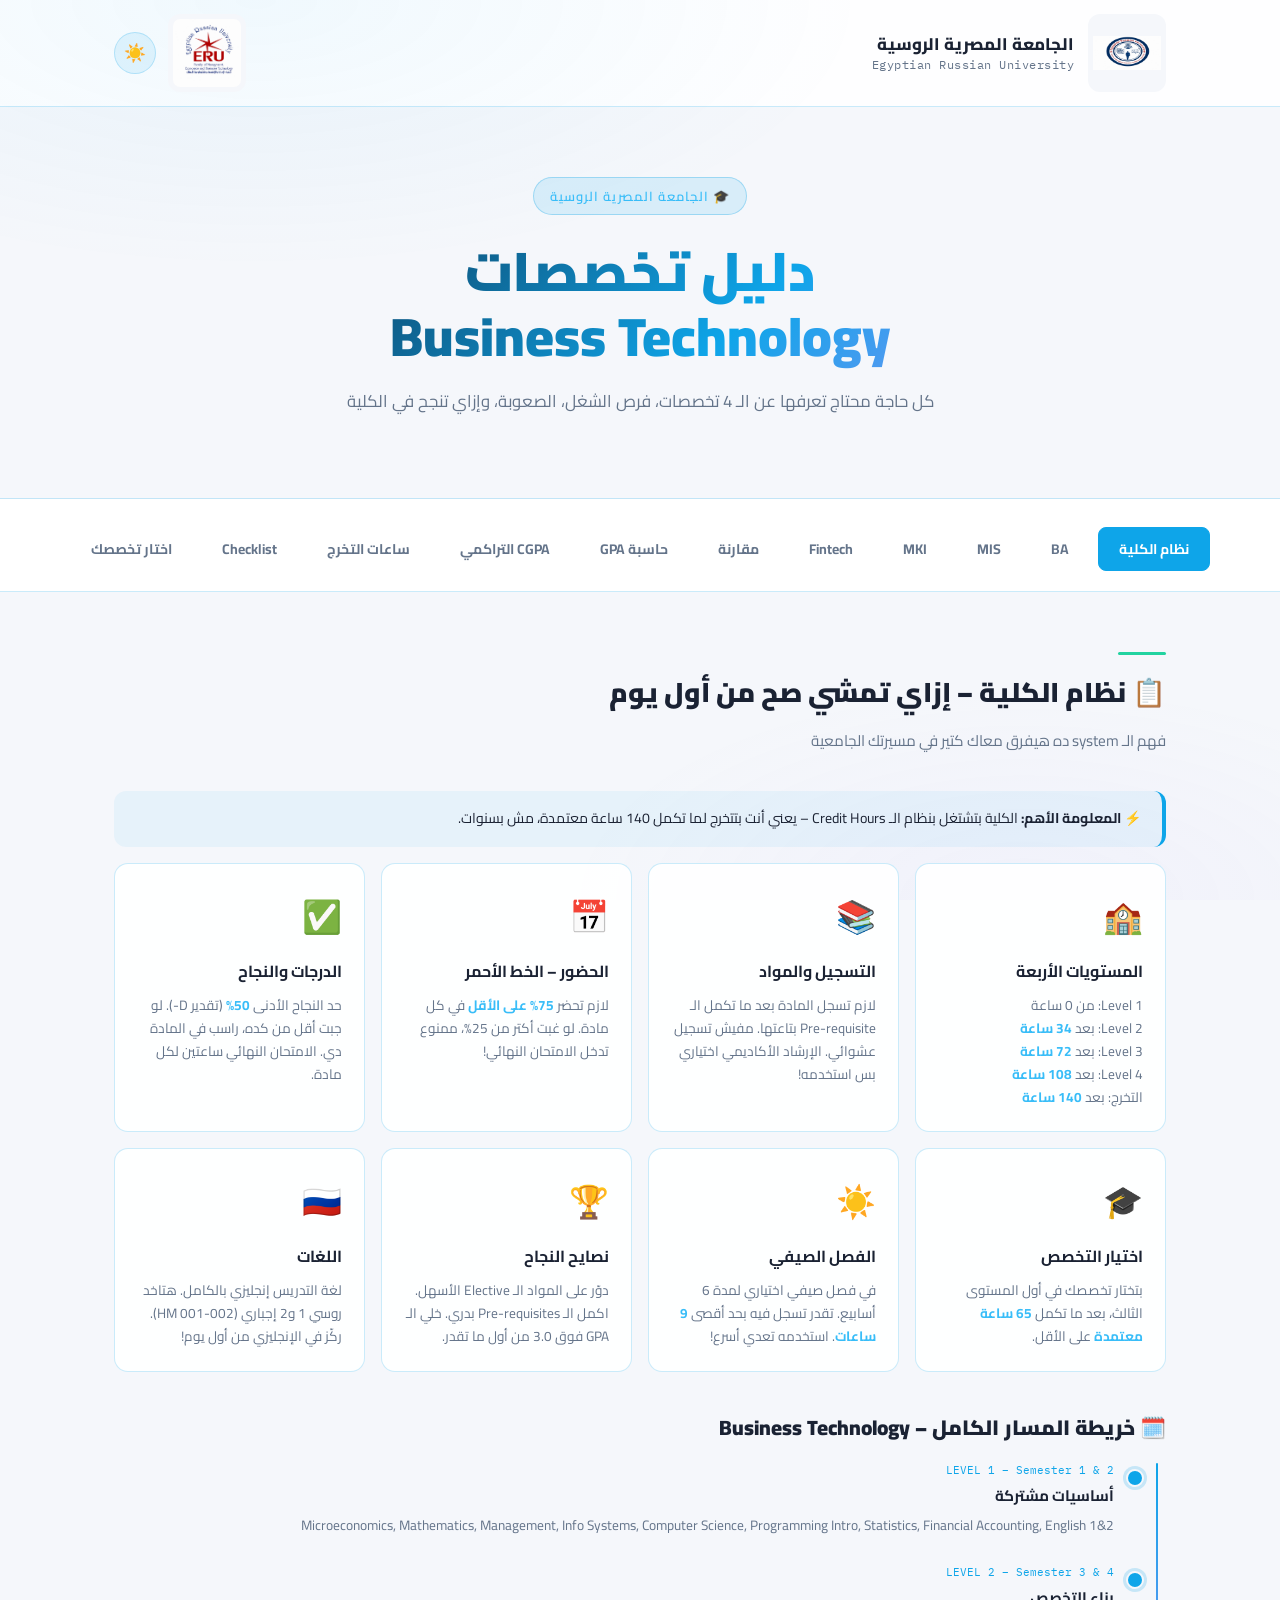
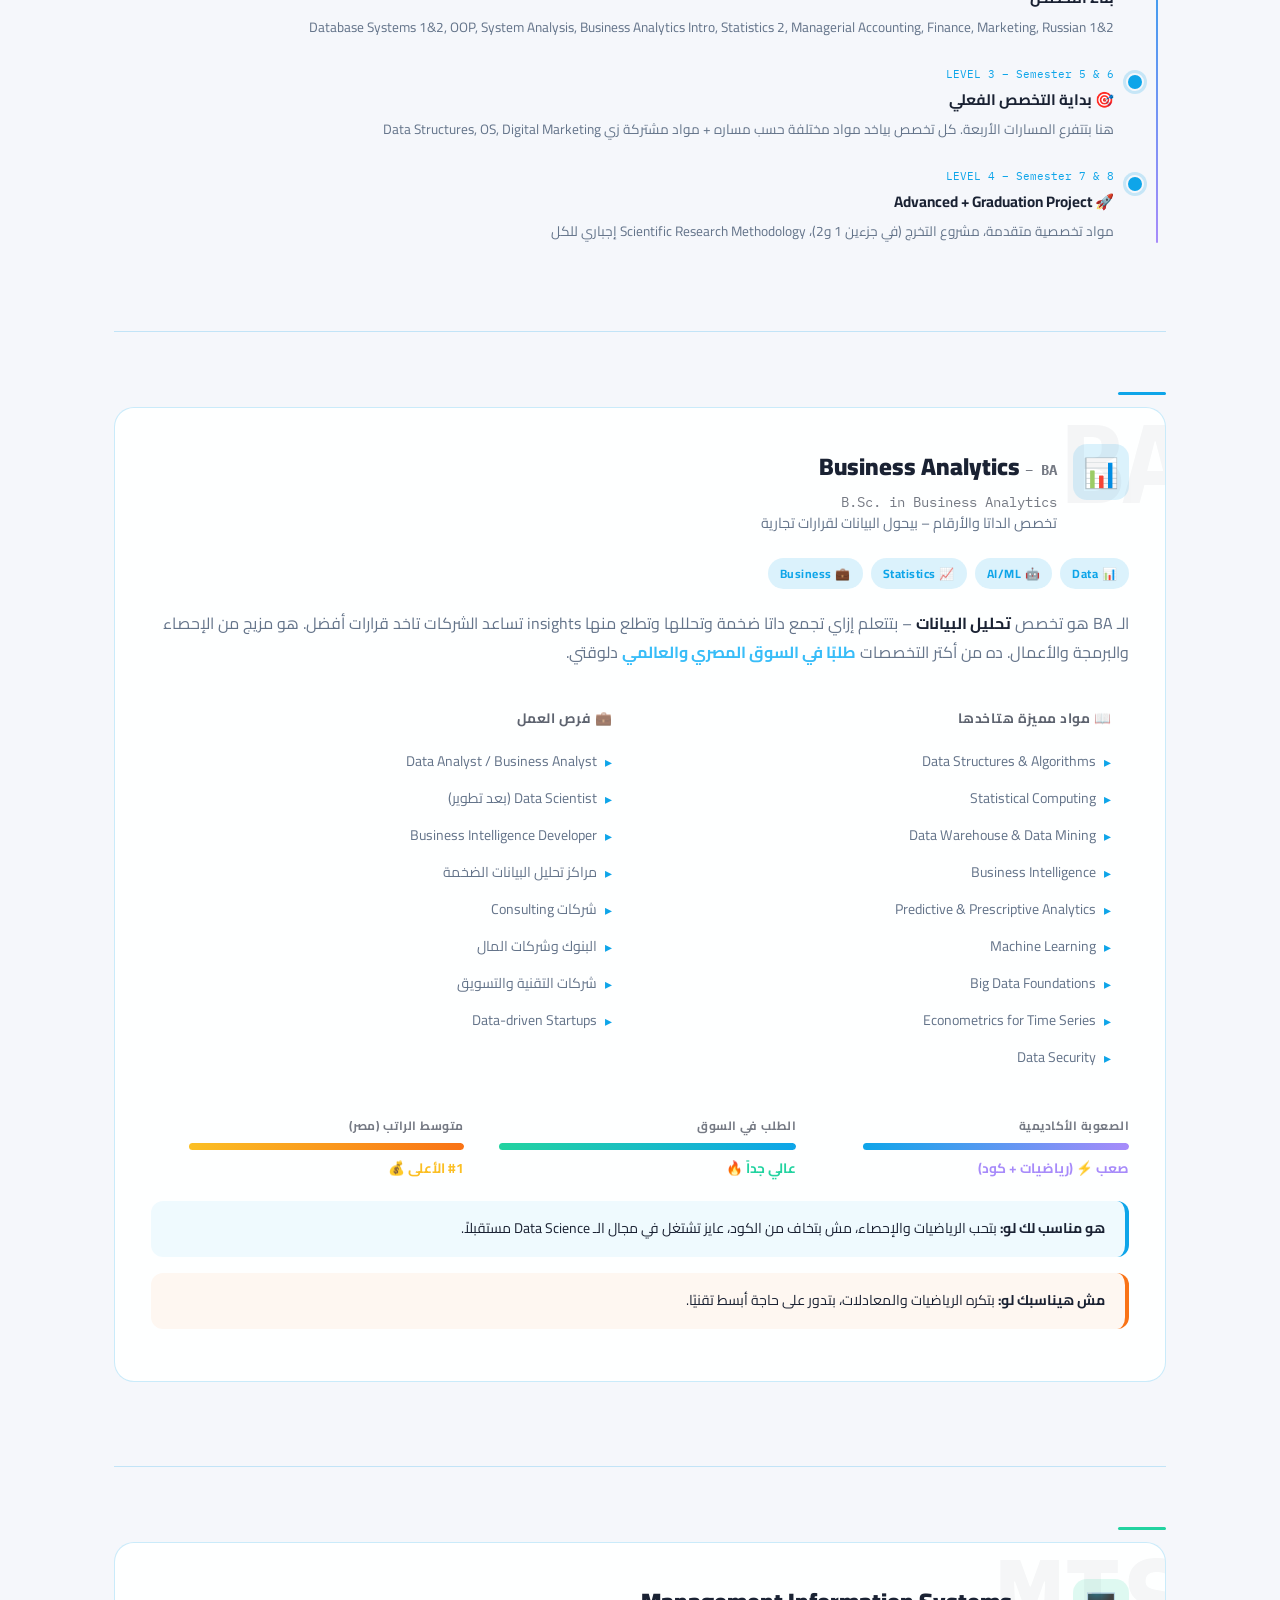
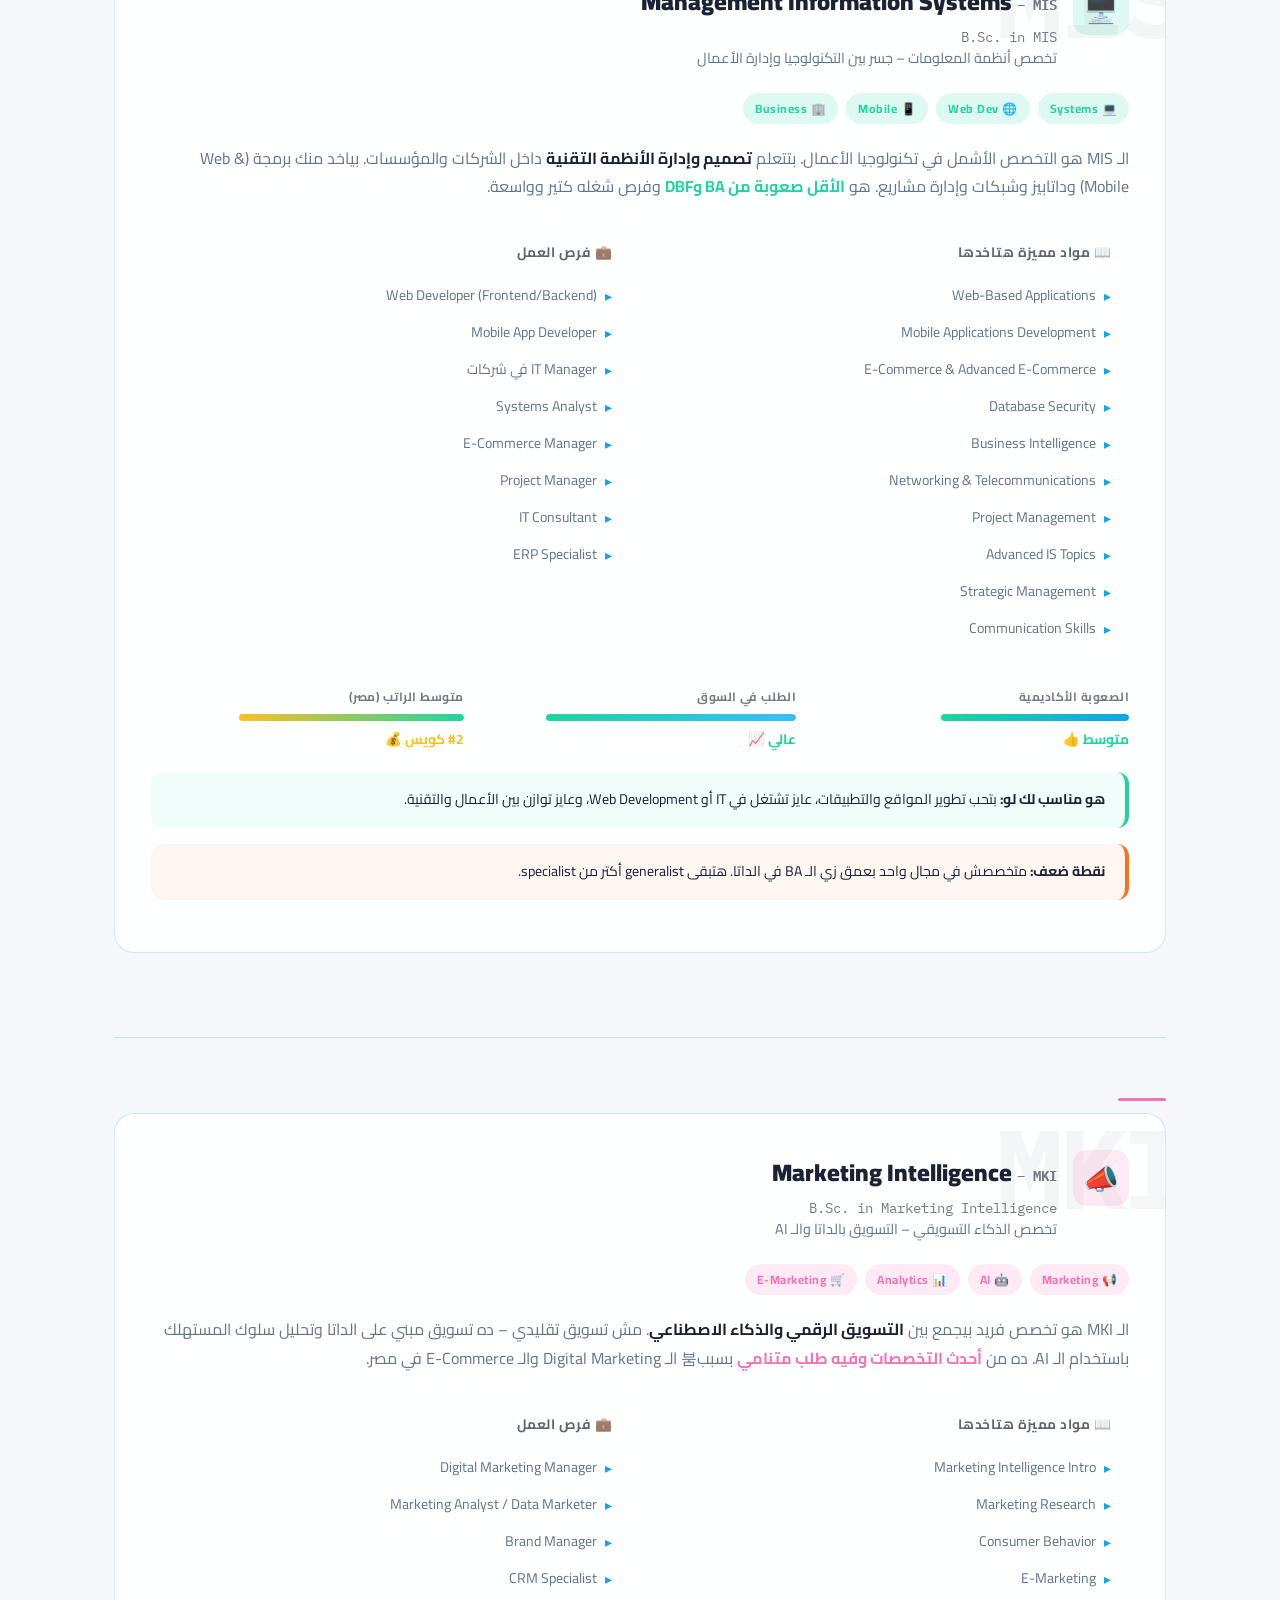
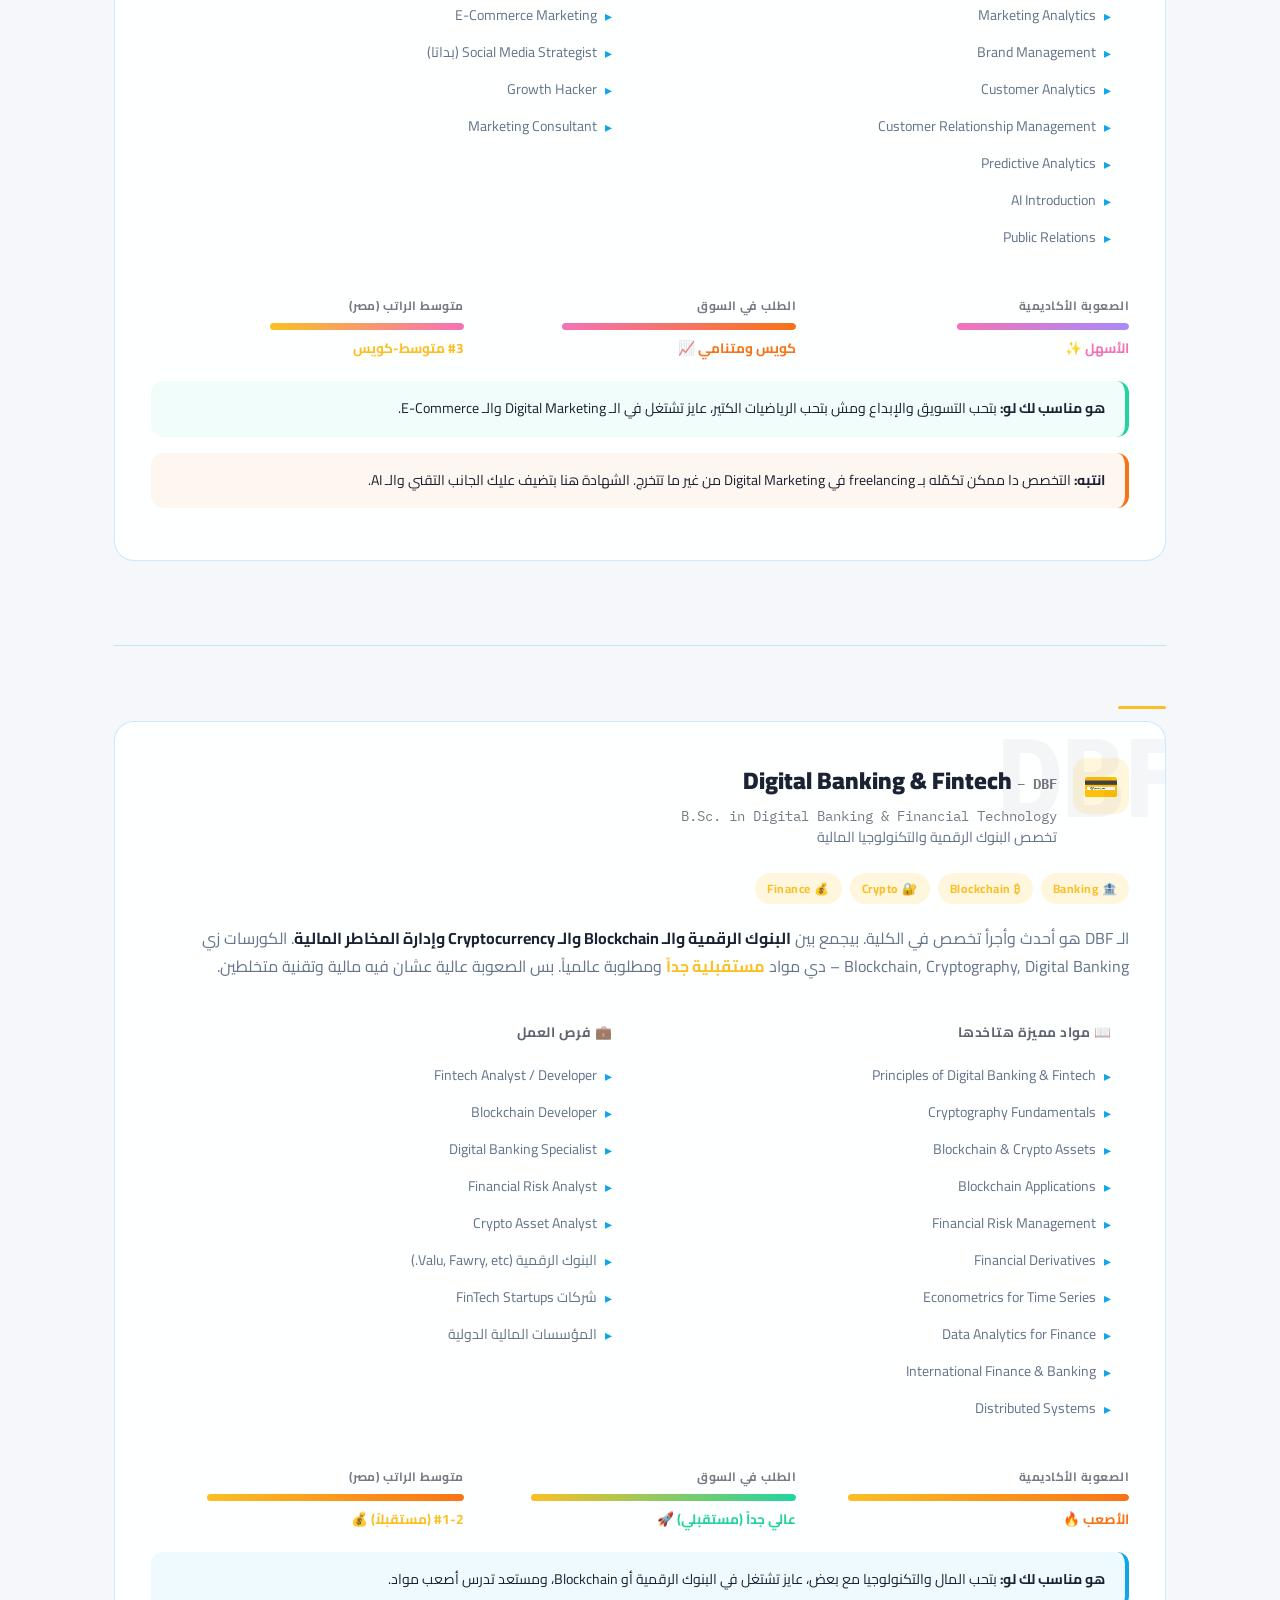
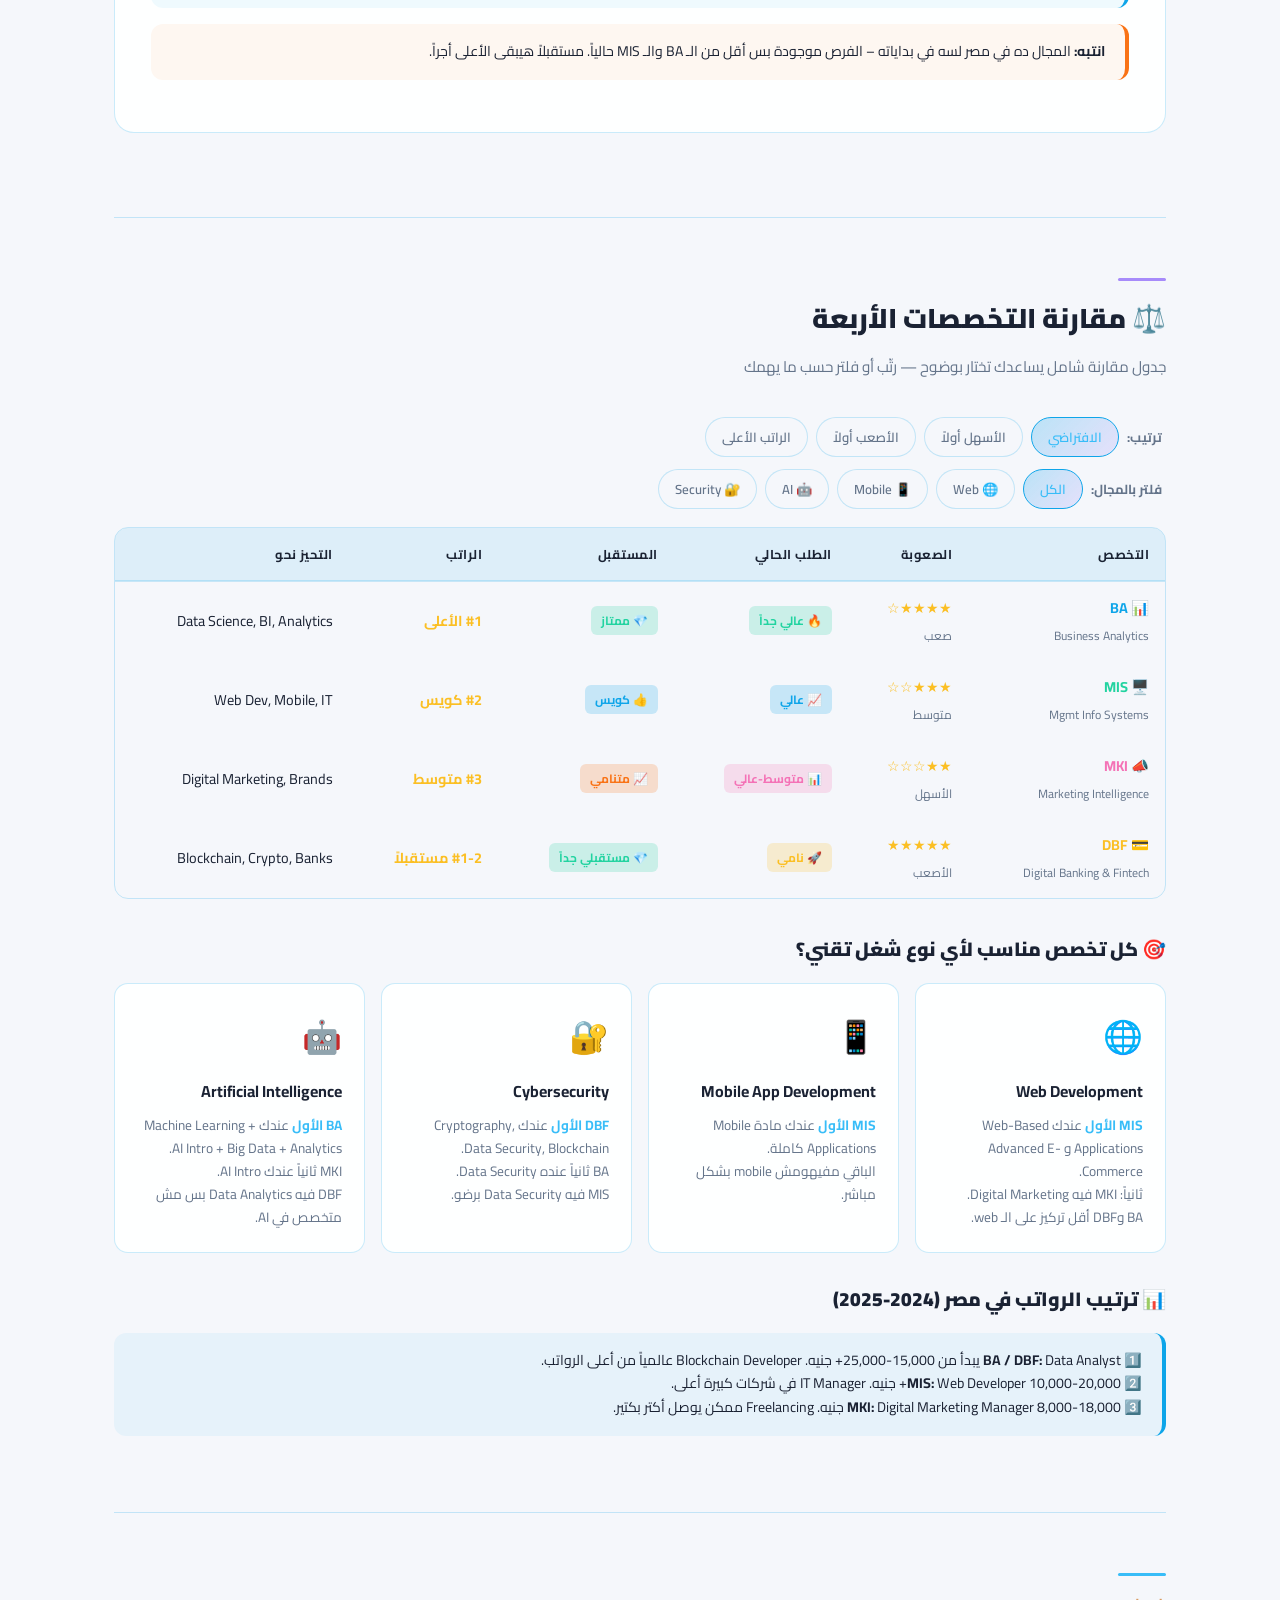
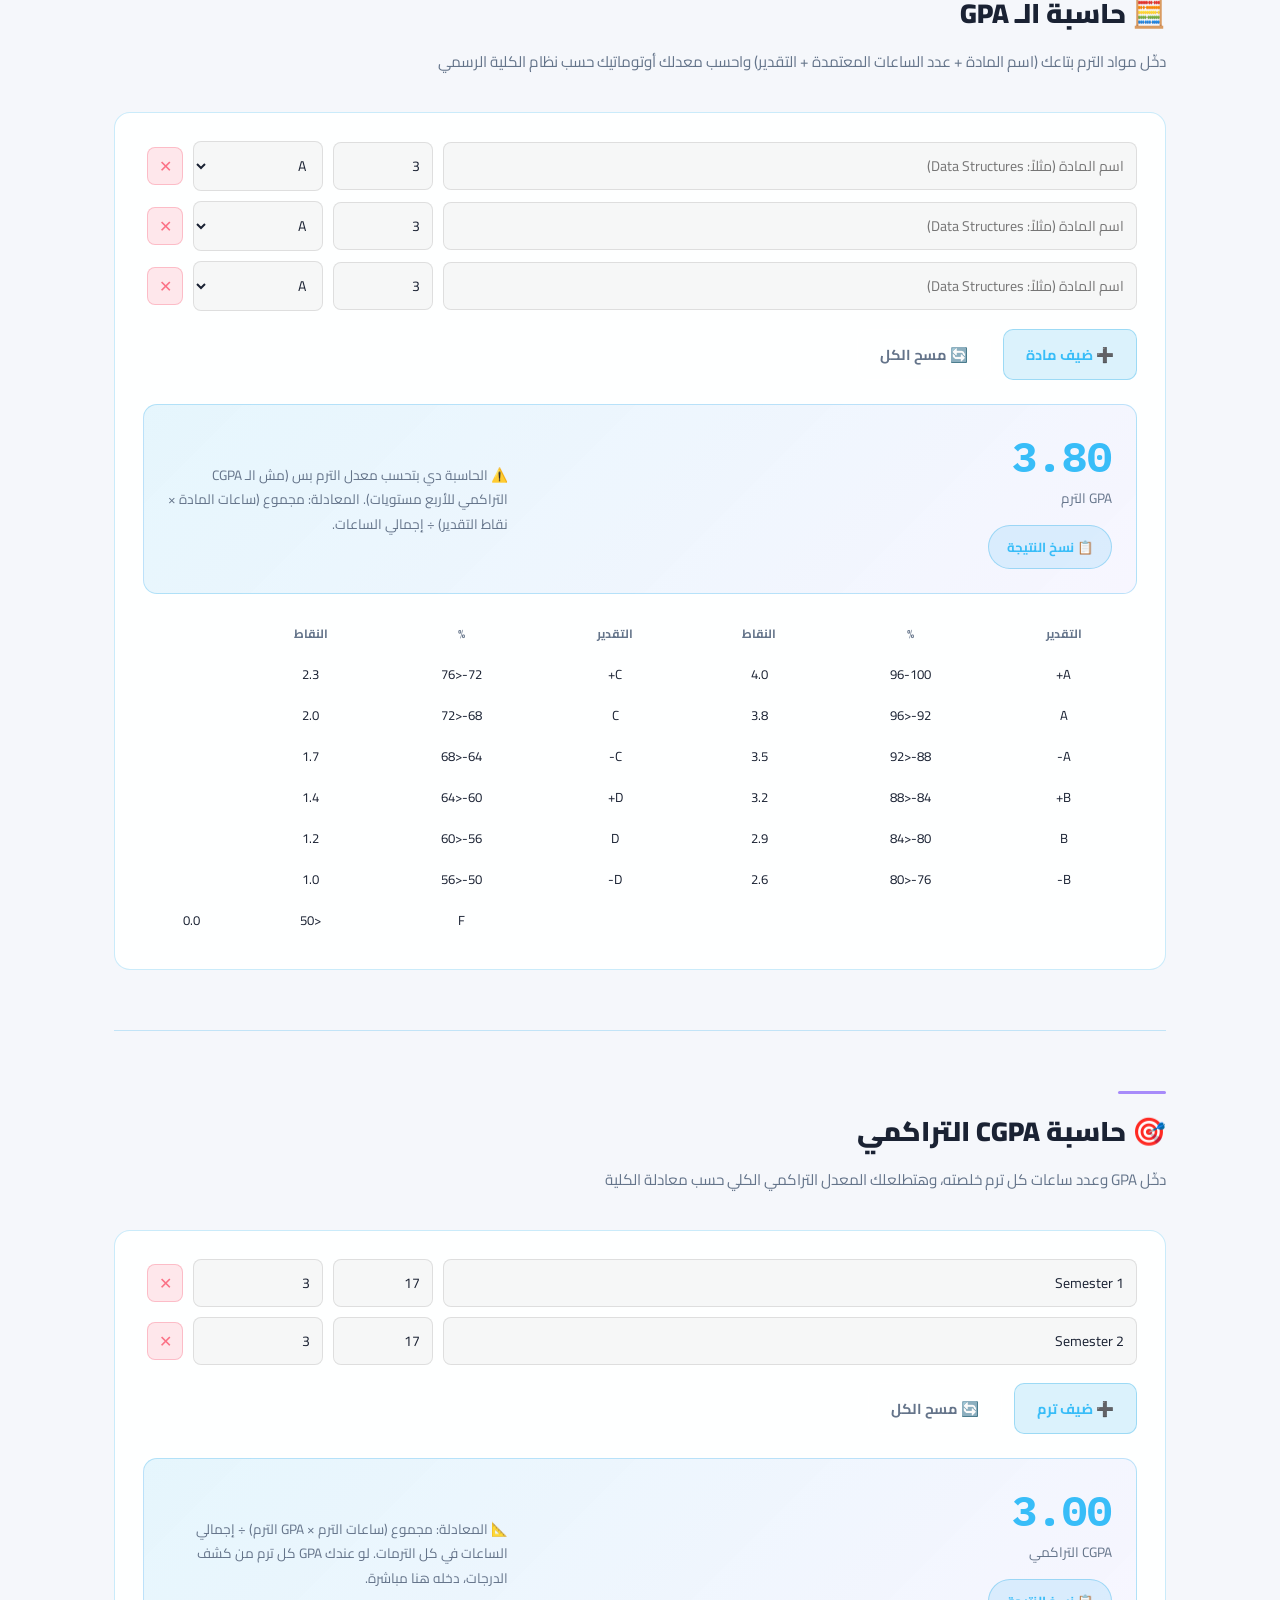
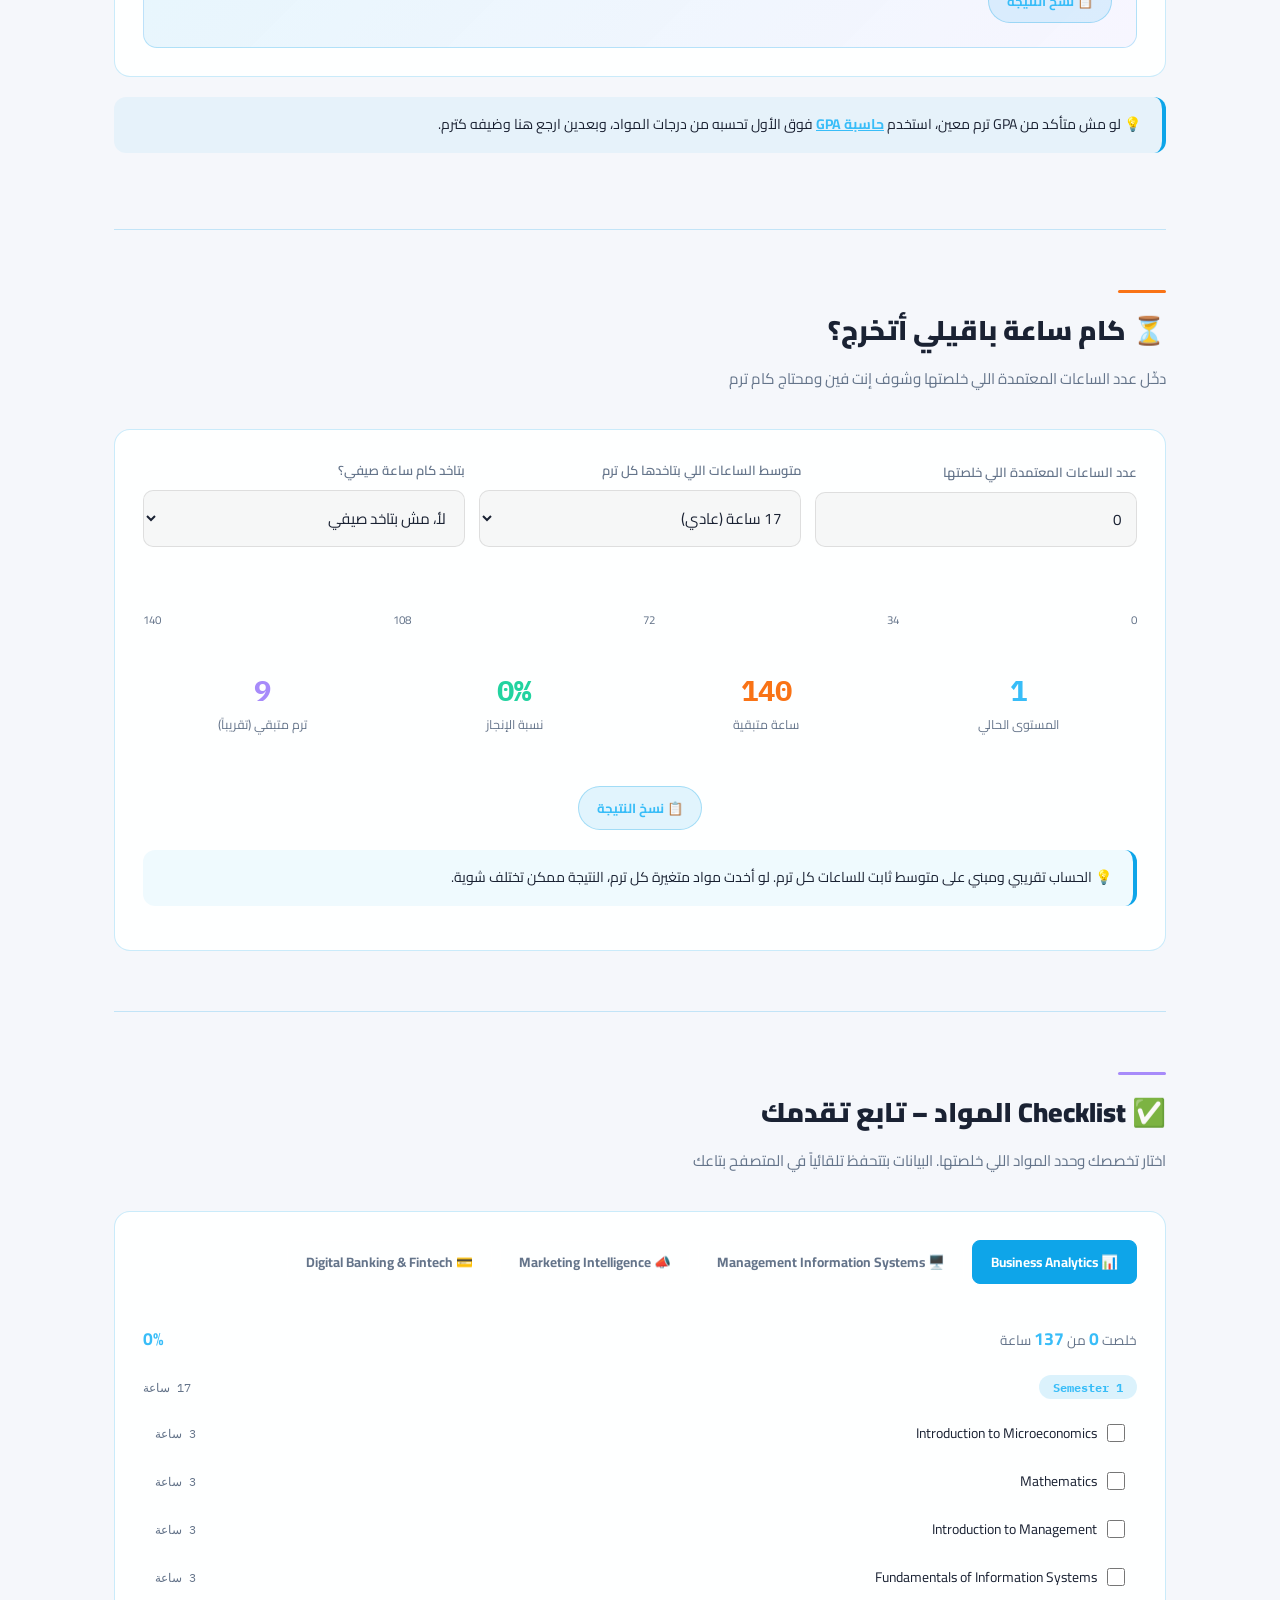
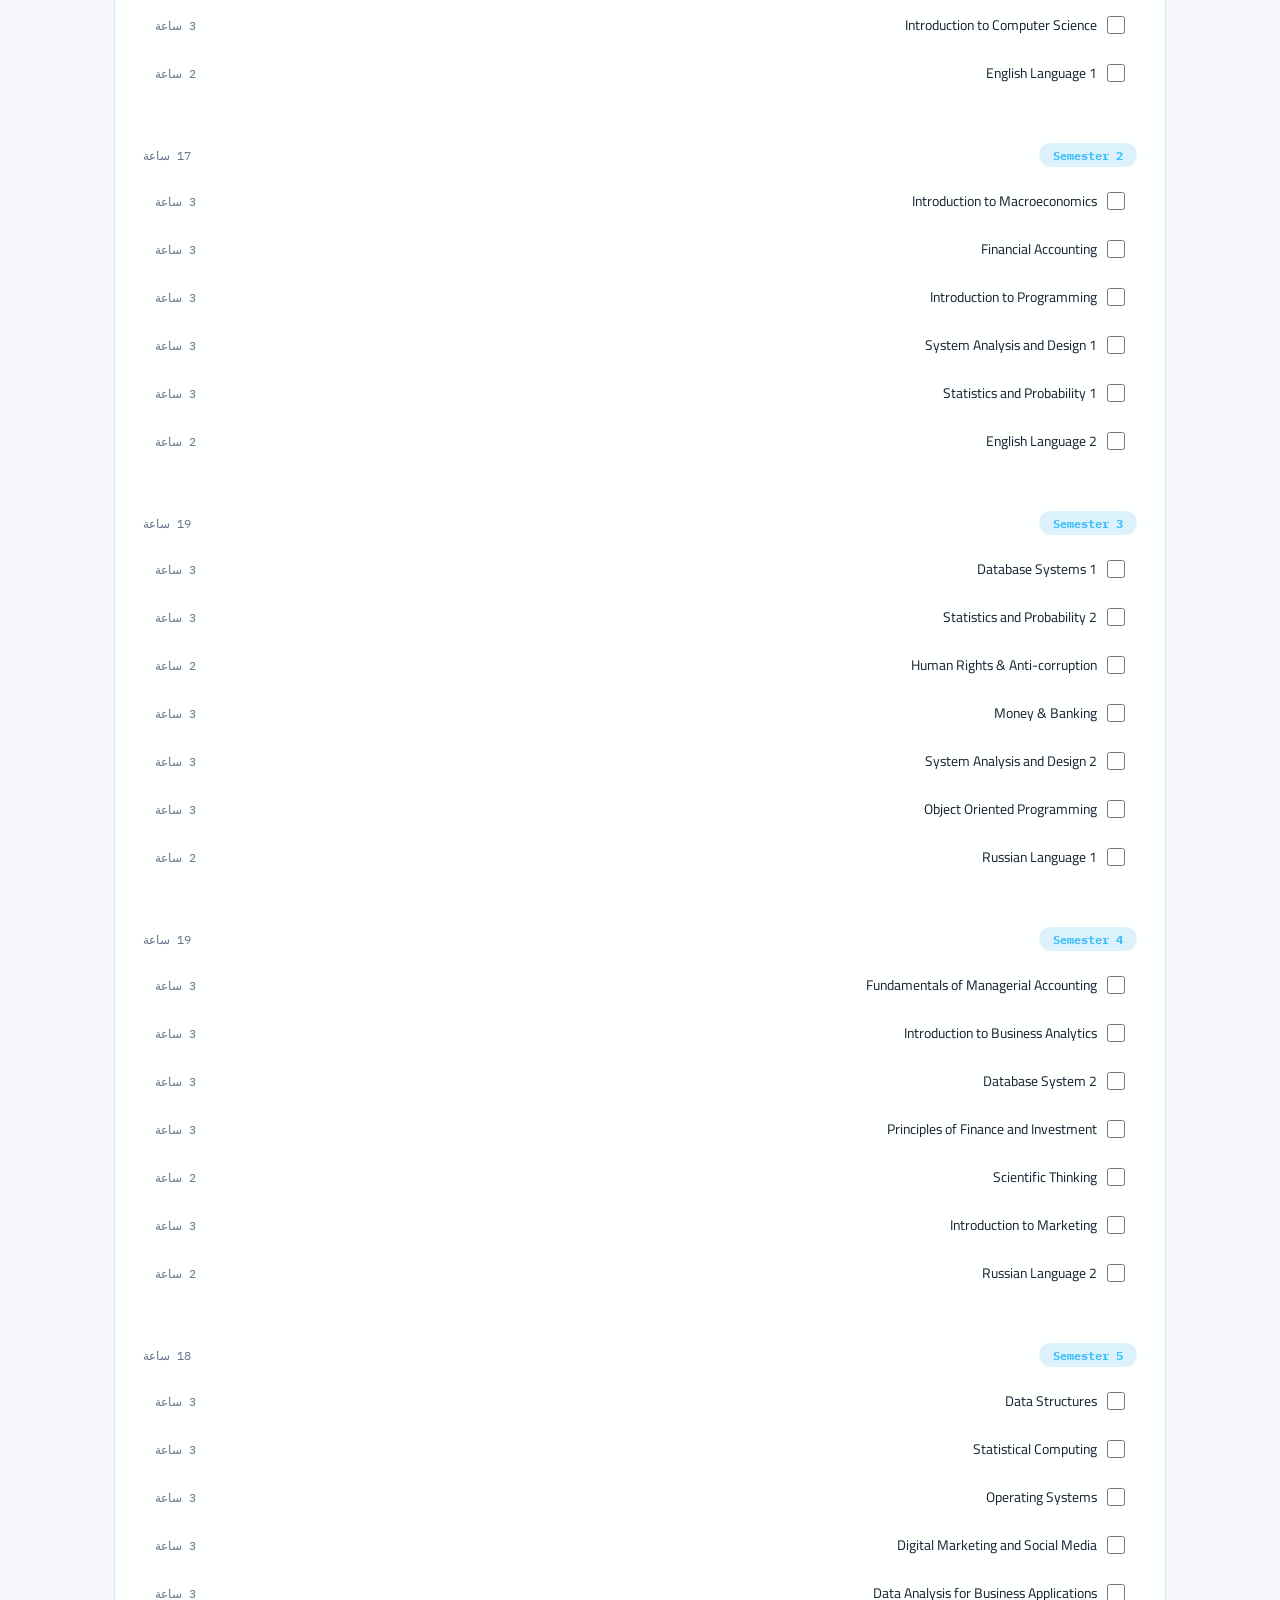
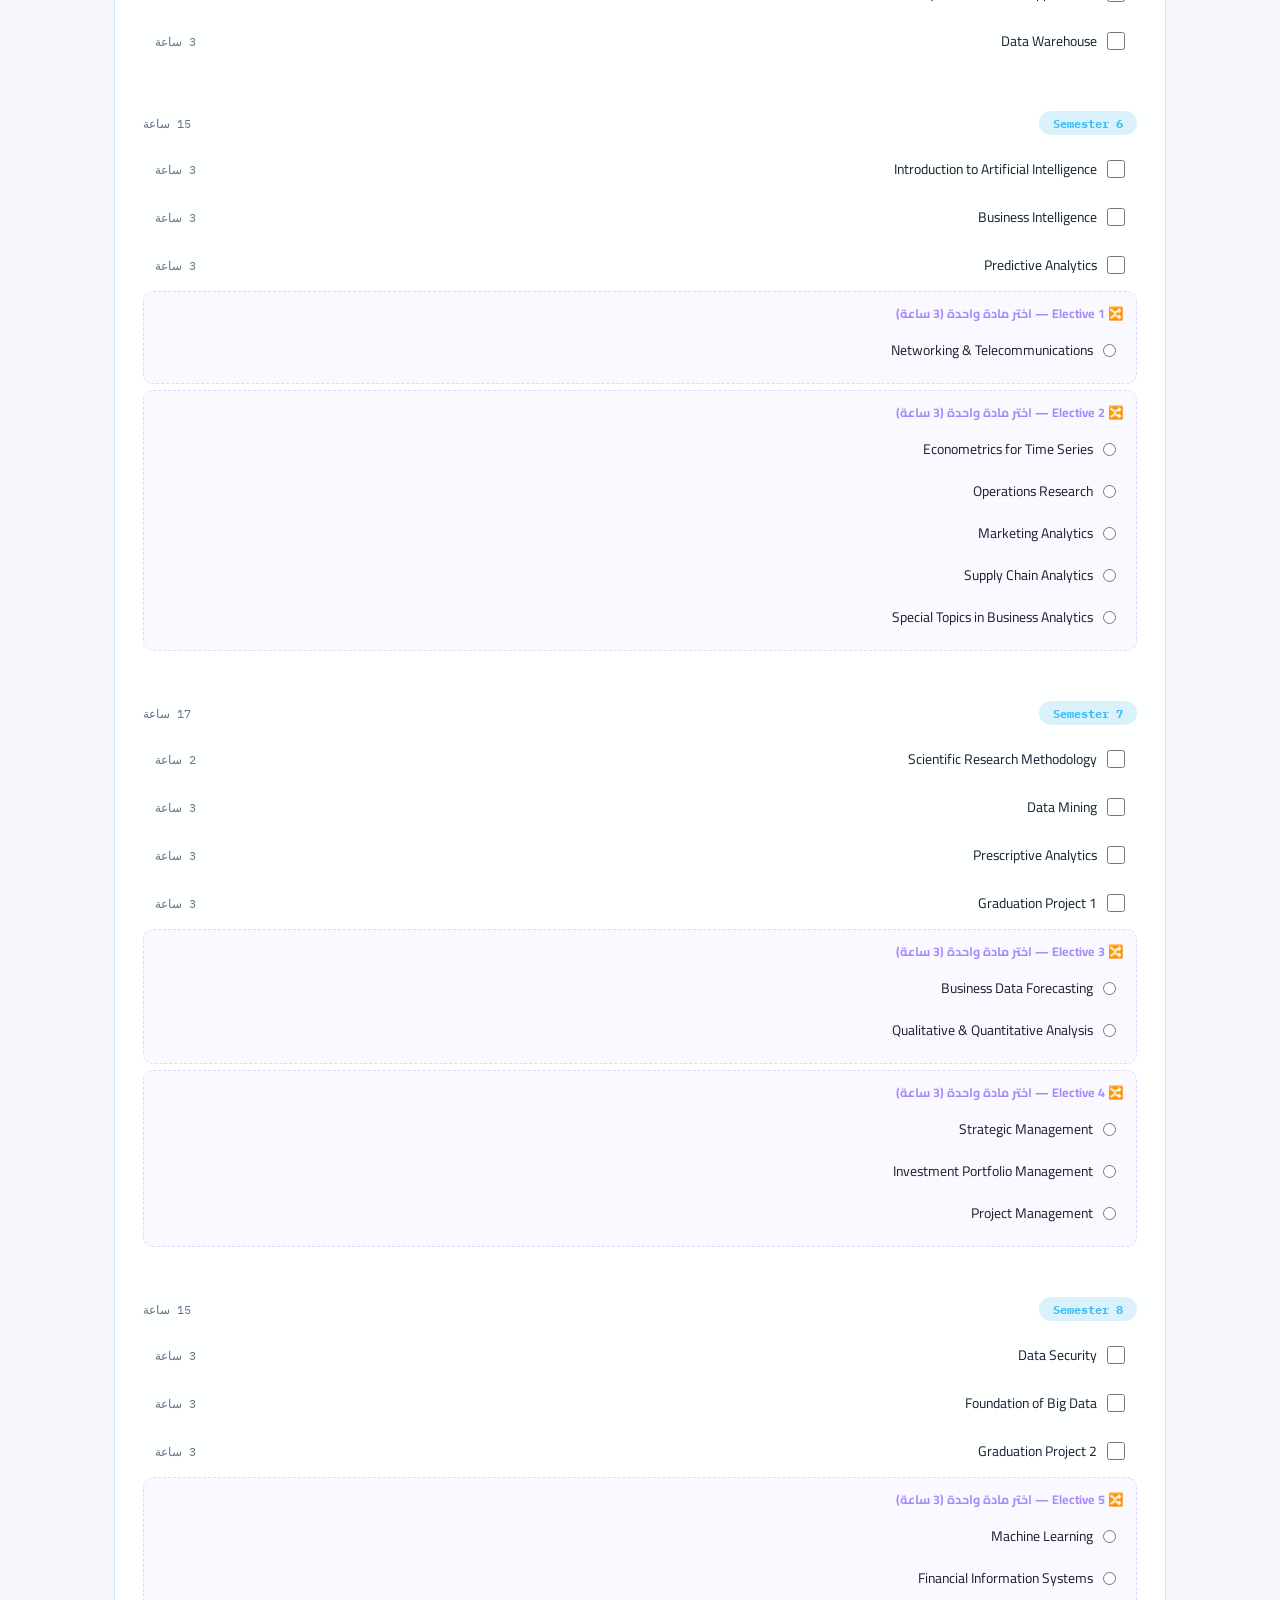
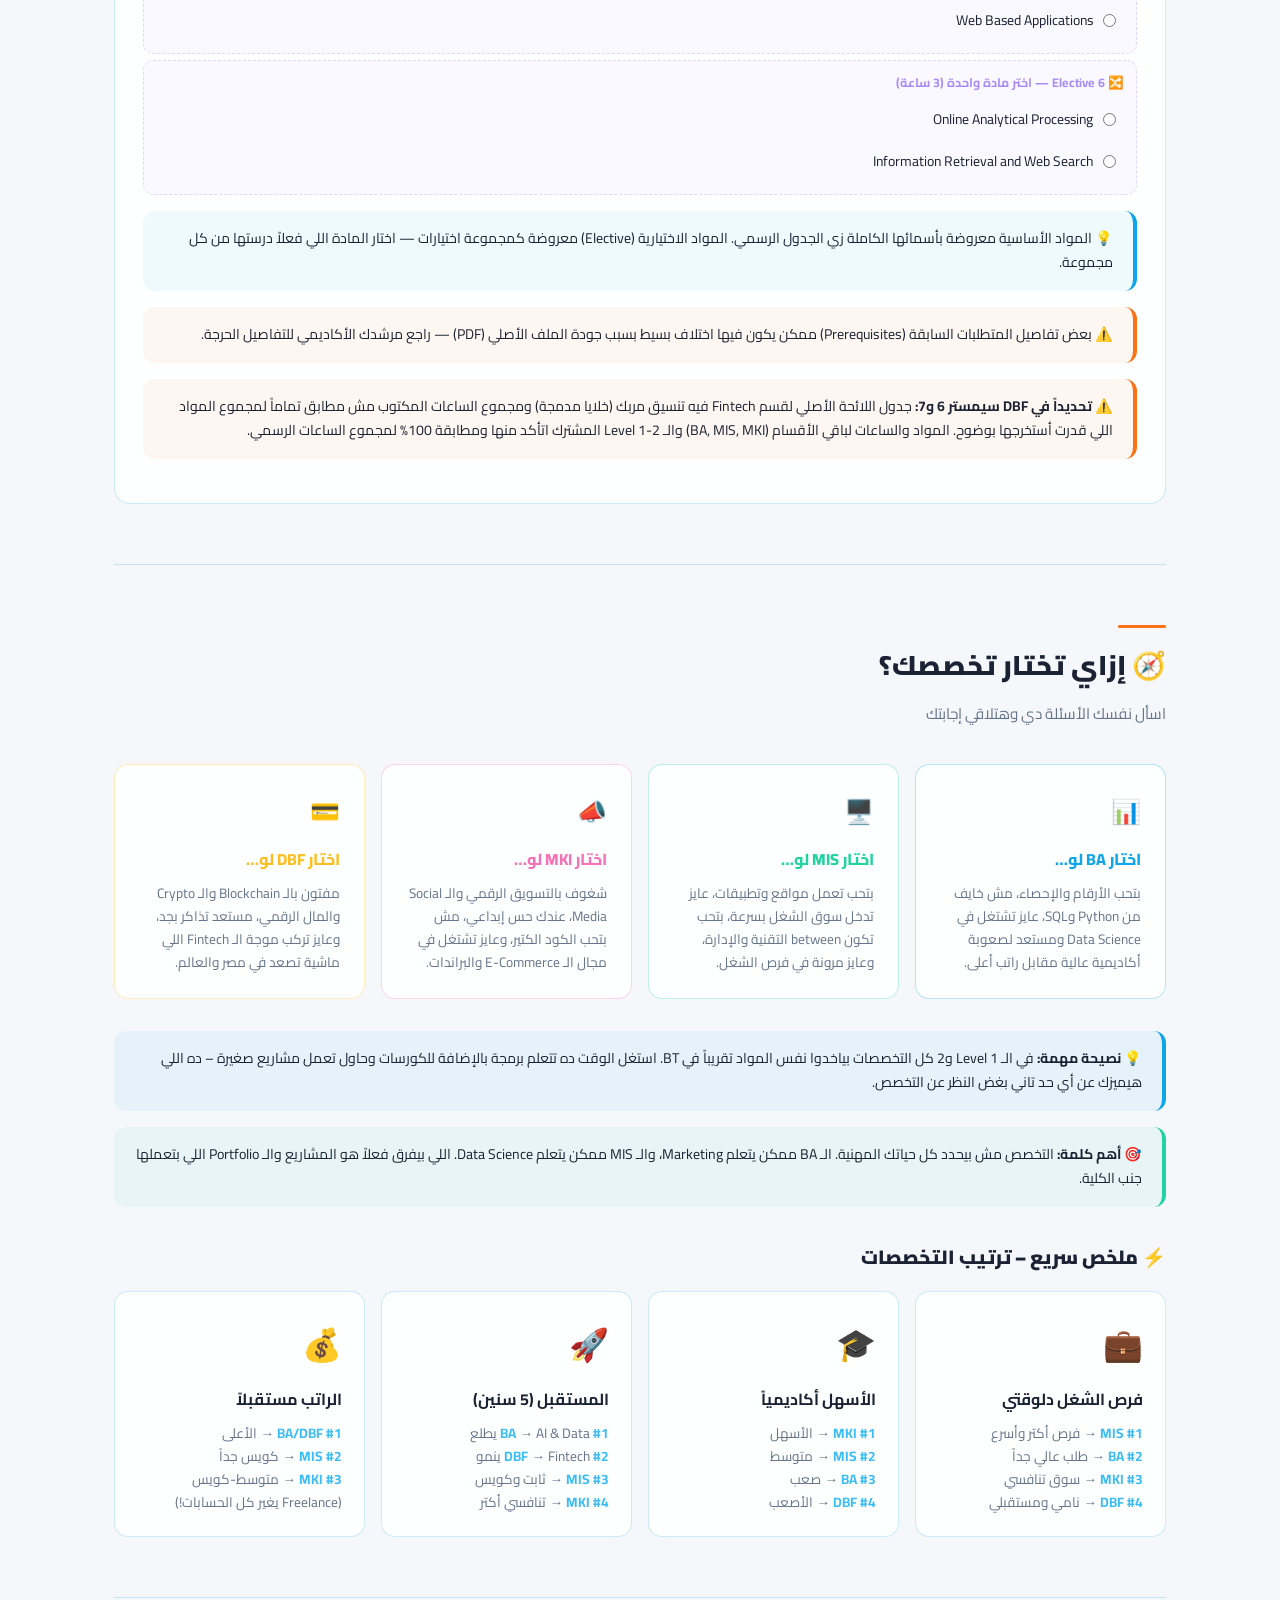
==== commit 66e4ba3a: "Revise prerequisite details and add DBF clarification Updated warning message for prerequisites and " ====
--- a/index.html
+++ b/index.html
@@ -793,7 +793,10 @@
       💡 المواد الأساسية معروضة بأسمائها الكاملة زي الجدول الرسمي. المواد الاختيارية (Elective) معروضة كمجموعة اختيارات — اختار المادة اللي فعلاً درستها من كل مجموعة.
     </div>
     <div class="alert alert-orange" style="margin-top:10px">
-      ⚠️ بعض تفاصيل المتطلبات السابقة (Prerequisites) والتوزيع الدقيق للساعات بين الجداول ممكن يكون فيه اختلاف بسيط بسبب جودة الملف الأصلي (PDF) — راجع مرشدك الأكاديمي أو الجدول الرسمي لأي تفصيلة حرجة.
+      ⚠️ بعض تفاصيل المتطلبات السابقة (Prerequisites) ممكن يكون فيها اختلاف بسيط بسبب جودة الملف الأصلي (PDF) — راجع مرشدك الأكاديمي للتفاصيل الحرجة.
+    </div>
+    <div class="alert alert-orange" style="margin-top:10px">
+      ⚠️ <strong>تحديداً في DBF سيمستر 6 و7:</strong> جدول اللائحة الأصلي لقسم Fintech فيه تنسيق مربك (خلايا مدمجة) ومجموع الساعات المكتوب مش مطابق تماماً لمجموع المواد اللي قدرت أستخرجها بوضوح. المواد والساعات لباقي الأقسام (BA, MIS, MKI) والـ Level 1-2 المشترك اتأكد منها ومطابقة 100% لمجموع الساعات الرسمي.
     </div>
   </div>
 </section>
--- a/css/style.css
+++ b/css/style.css
@@ -307,6 +307,25 @@
     font-size: 0.85rem; font-weight: 800; color: var(--blue2);
     margin: 18px 0 10px; padding-bottom: 6px; border-bottom: 1px solid rgba(255,255,255,0.08);
   }
+  .cl-semester-block {
+    margin-bottom: 22px; padding-bottom: 20px;
+    border-bottom: 2px dashed rgba(255,255,255,0.12);
+  }
+  .cl-semester-block:last-child { border-bottom: none; margin-bottom: 0; padding-bottom: 0; }
+  .cl-semester-title {
+    display: flex; align-items: center; gap: 10px;
+    margin-bottom: 12px;
+  }
+  .cl-semester-badge {
+    background: rgba(14,165,233,0.15); color: var(--blue2);
+    padding: 4px 14px; border-radius: 100px;
+    font-size: 0.78rem; font-weight: 800; font-family: 'IBM Plex Mono', monospace;
+    white-space: nowrap;
+  }
+  .cl-semester-credits {
+    font-size: 0.75rem; color: var(--muted); font-family: 'IBM Plex Mono', monospace;
+  }
+  .cl-semester-line { flex: 1; height: 1px; background: rgba(255,255,255,0.08); }
   .cl-item {
     display: flex; align-items: center; gap: 10px;
     padding: 9px 12px; border-radius: 8px; margin-bottom: 4px;
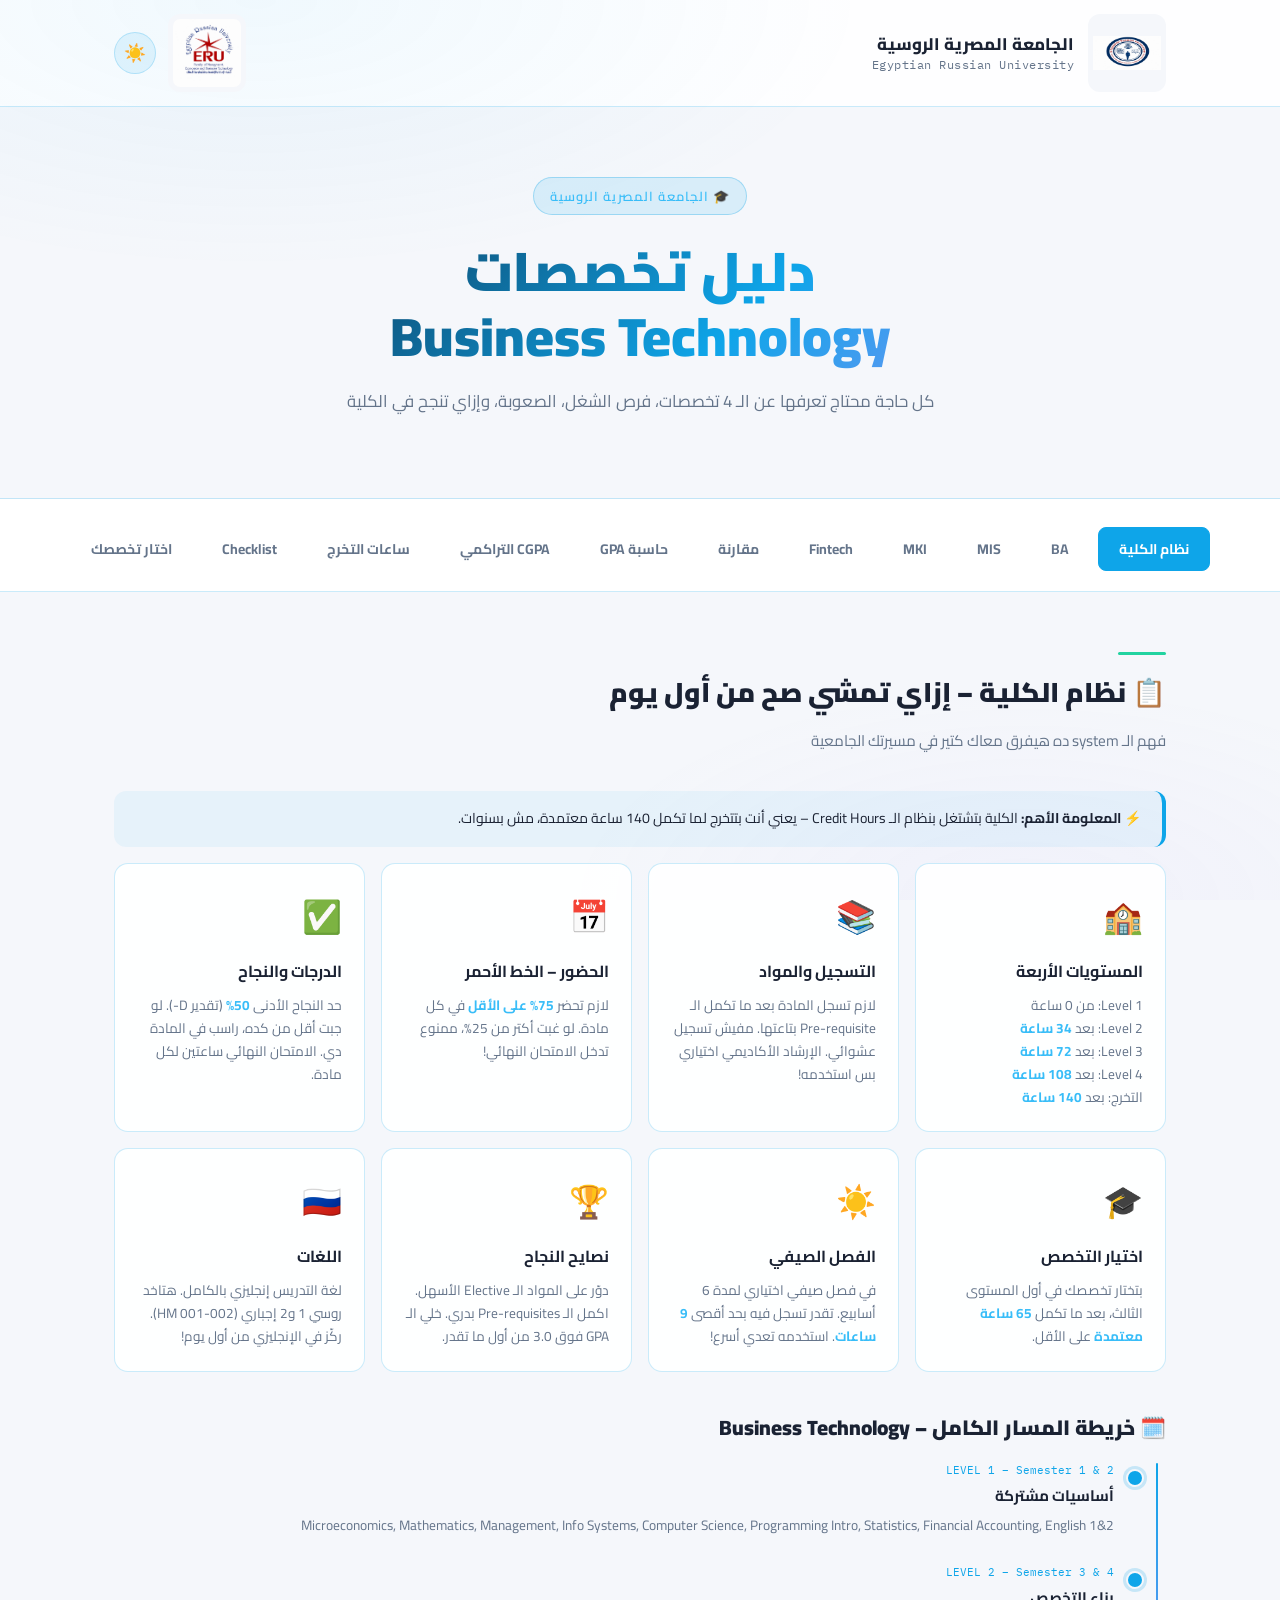
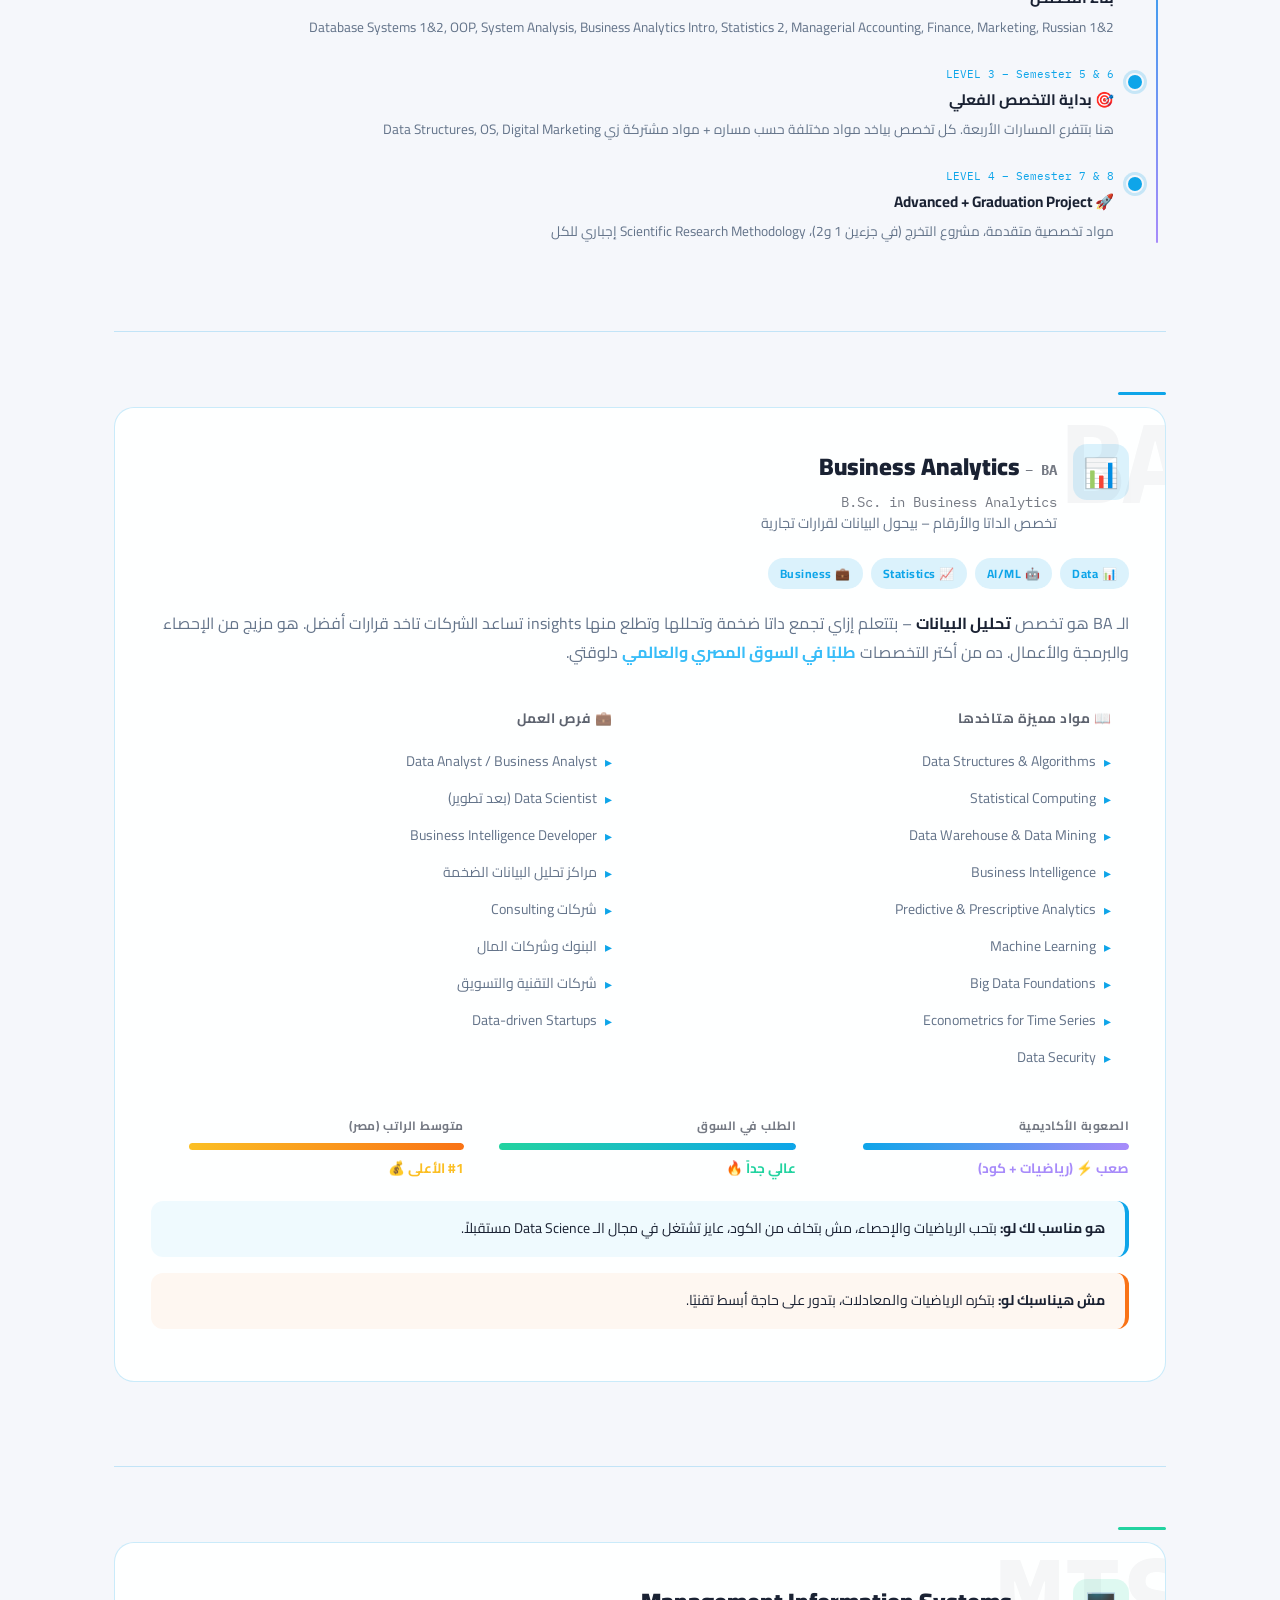
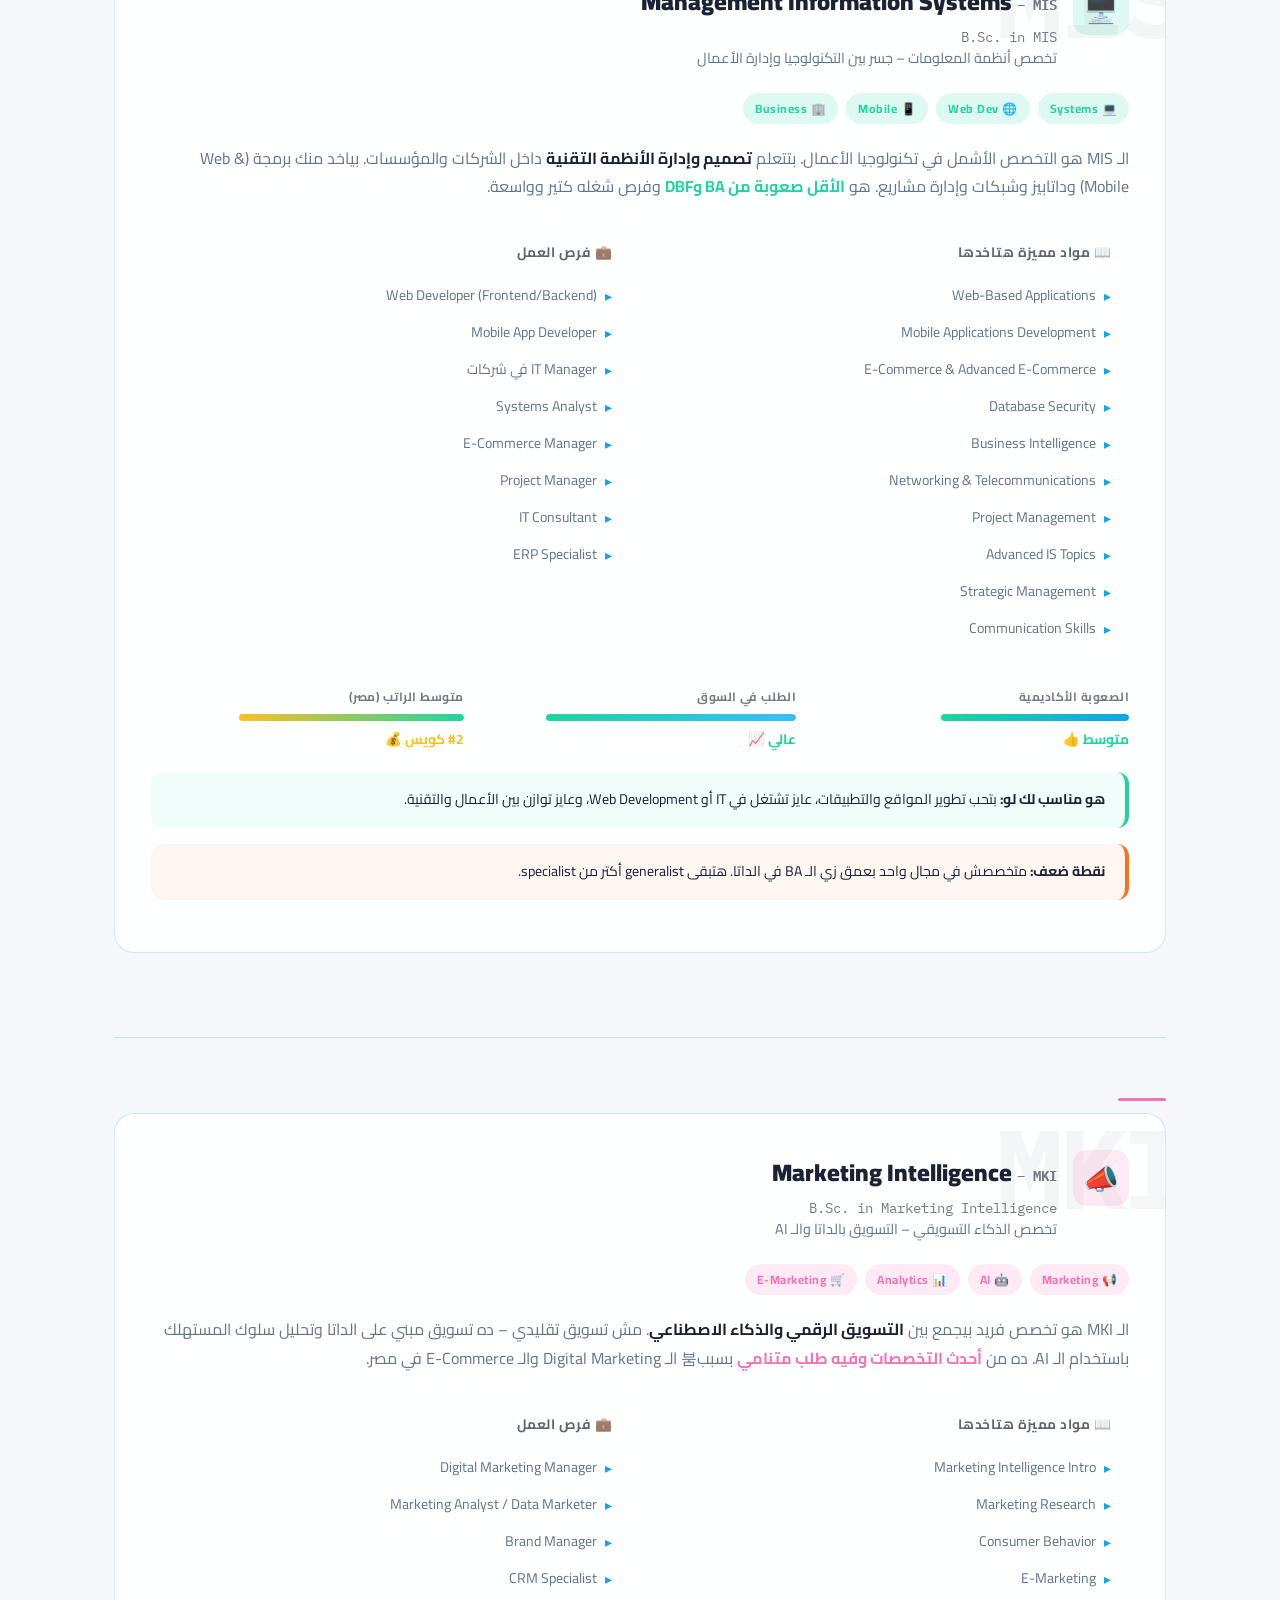
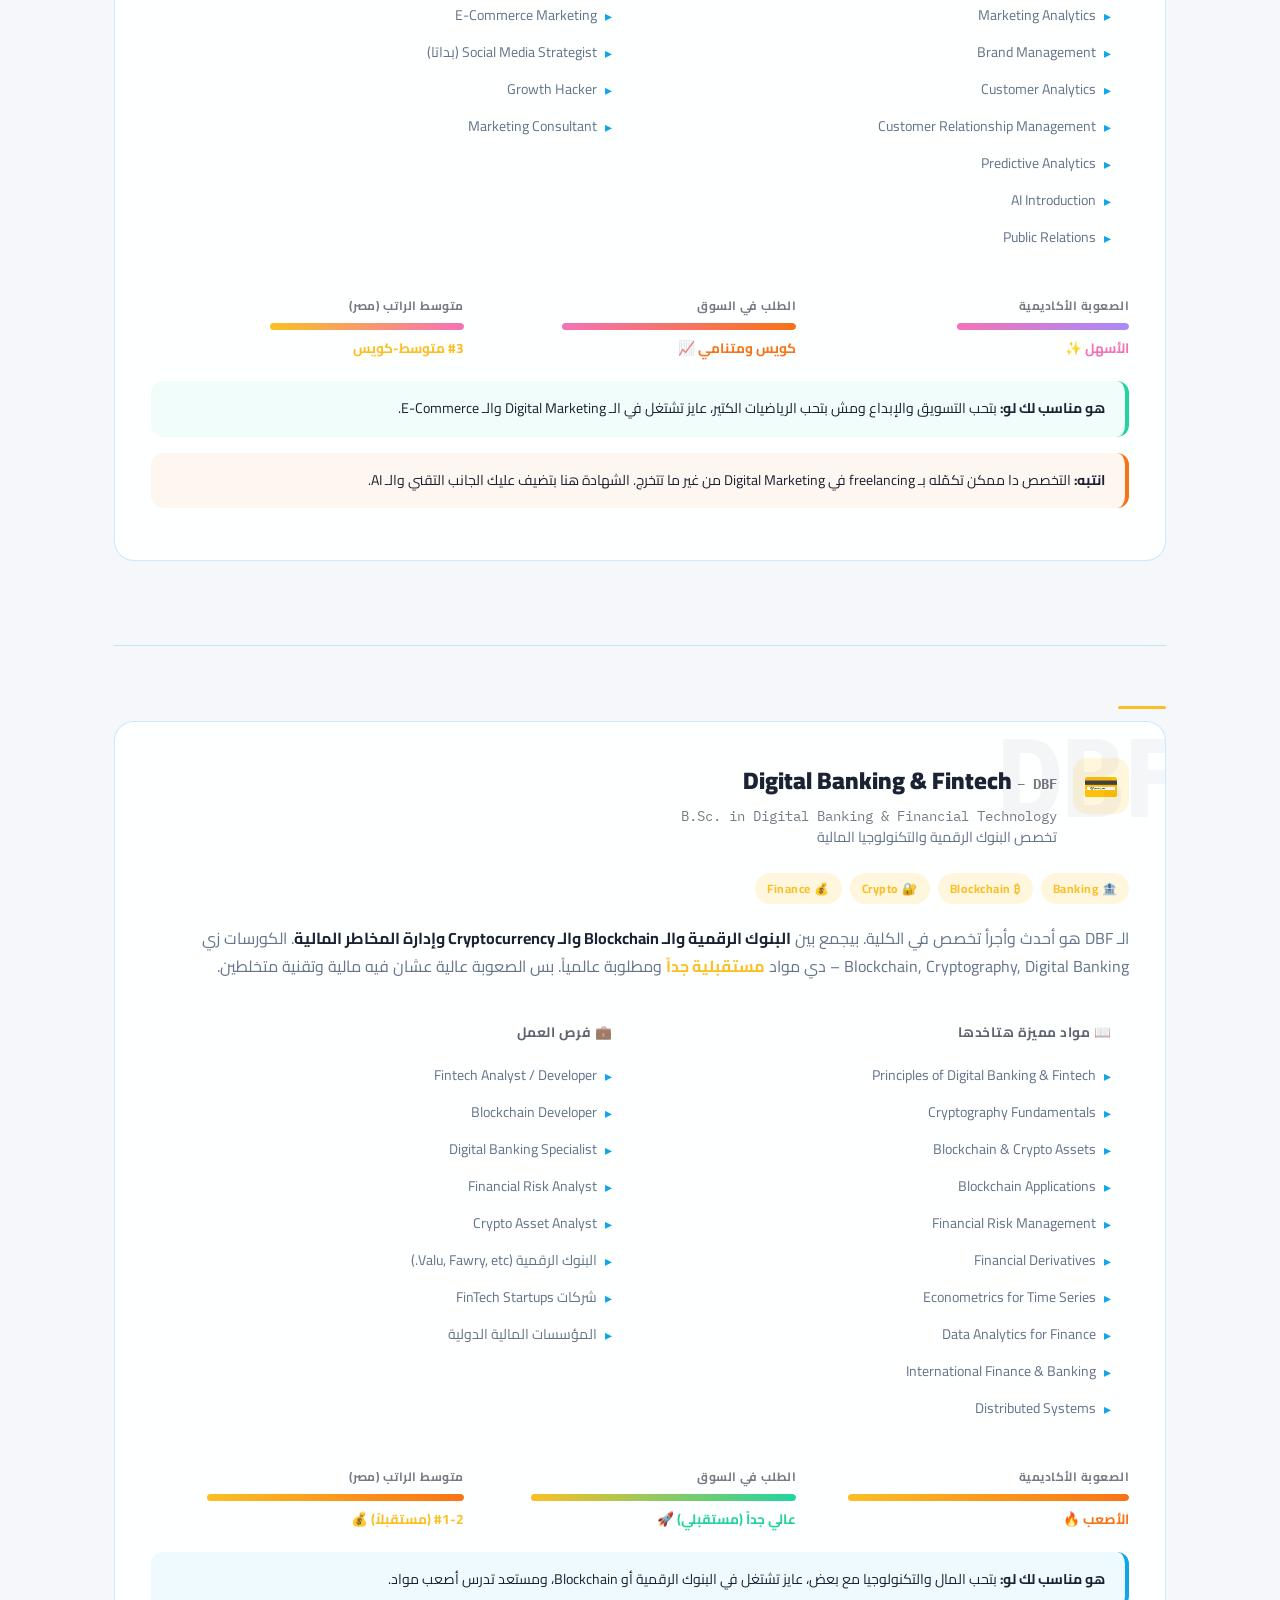
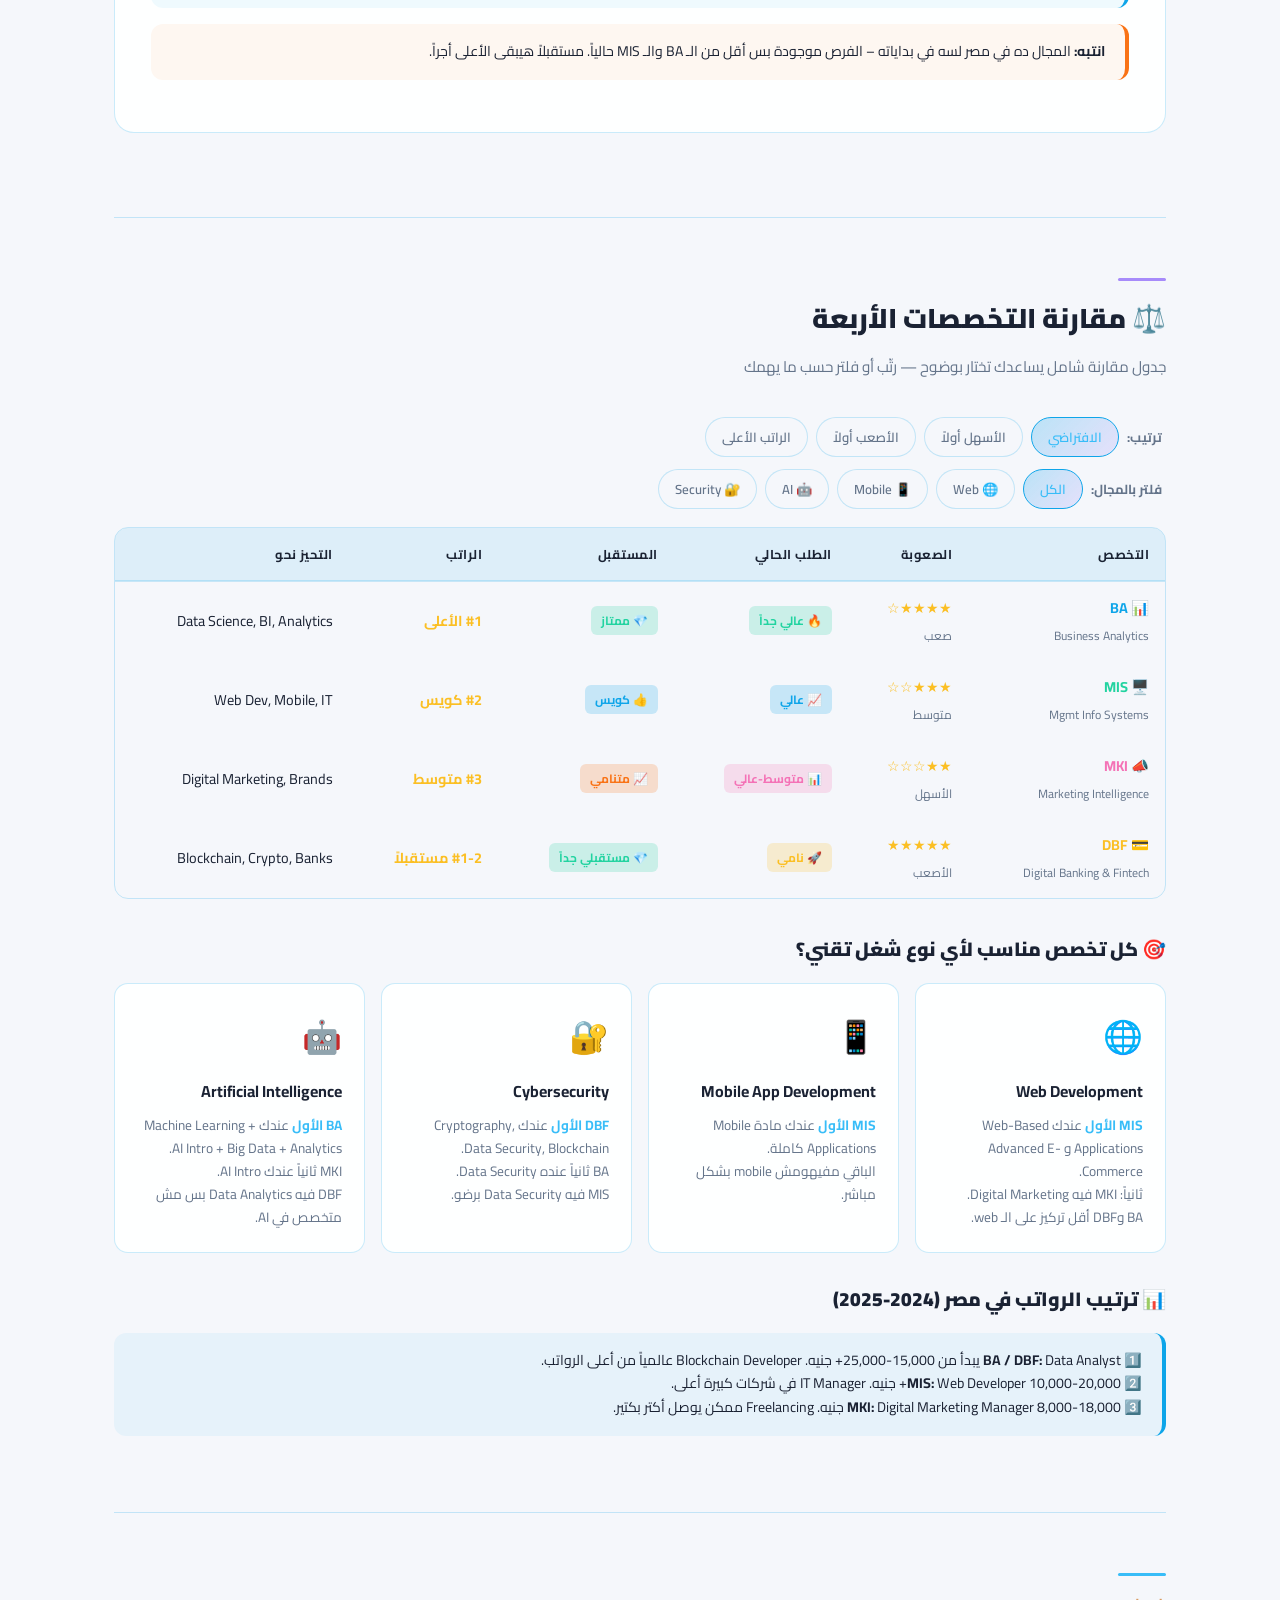
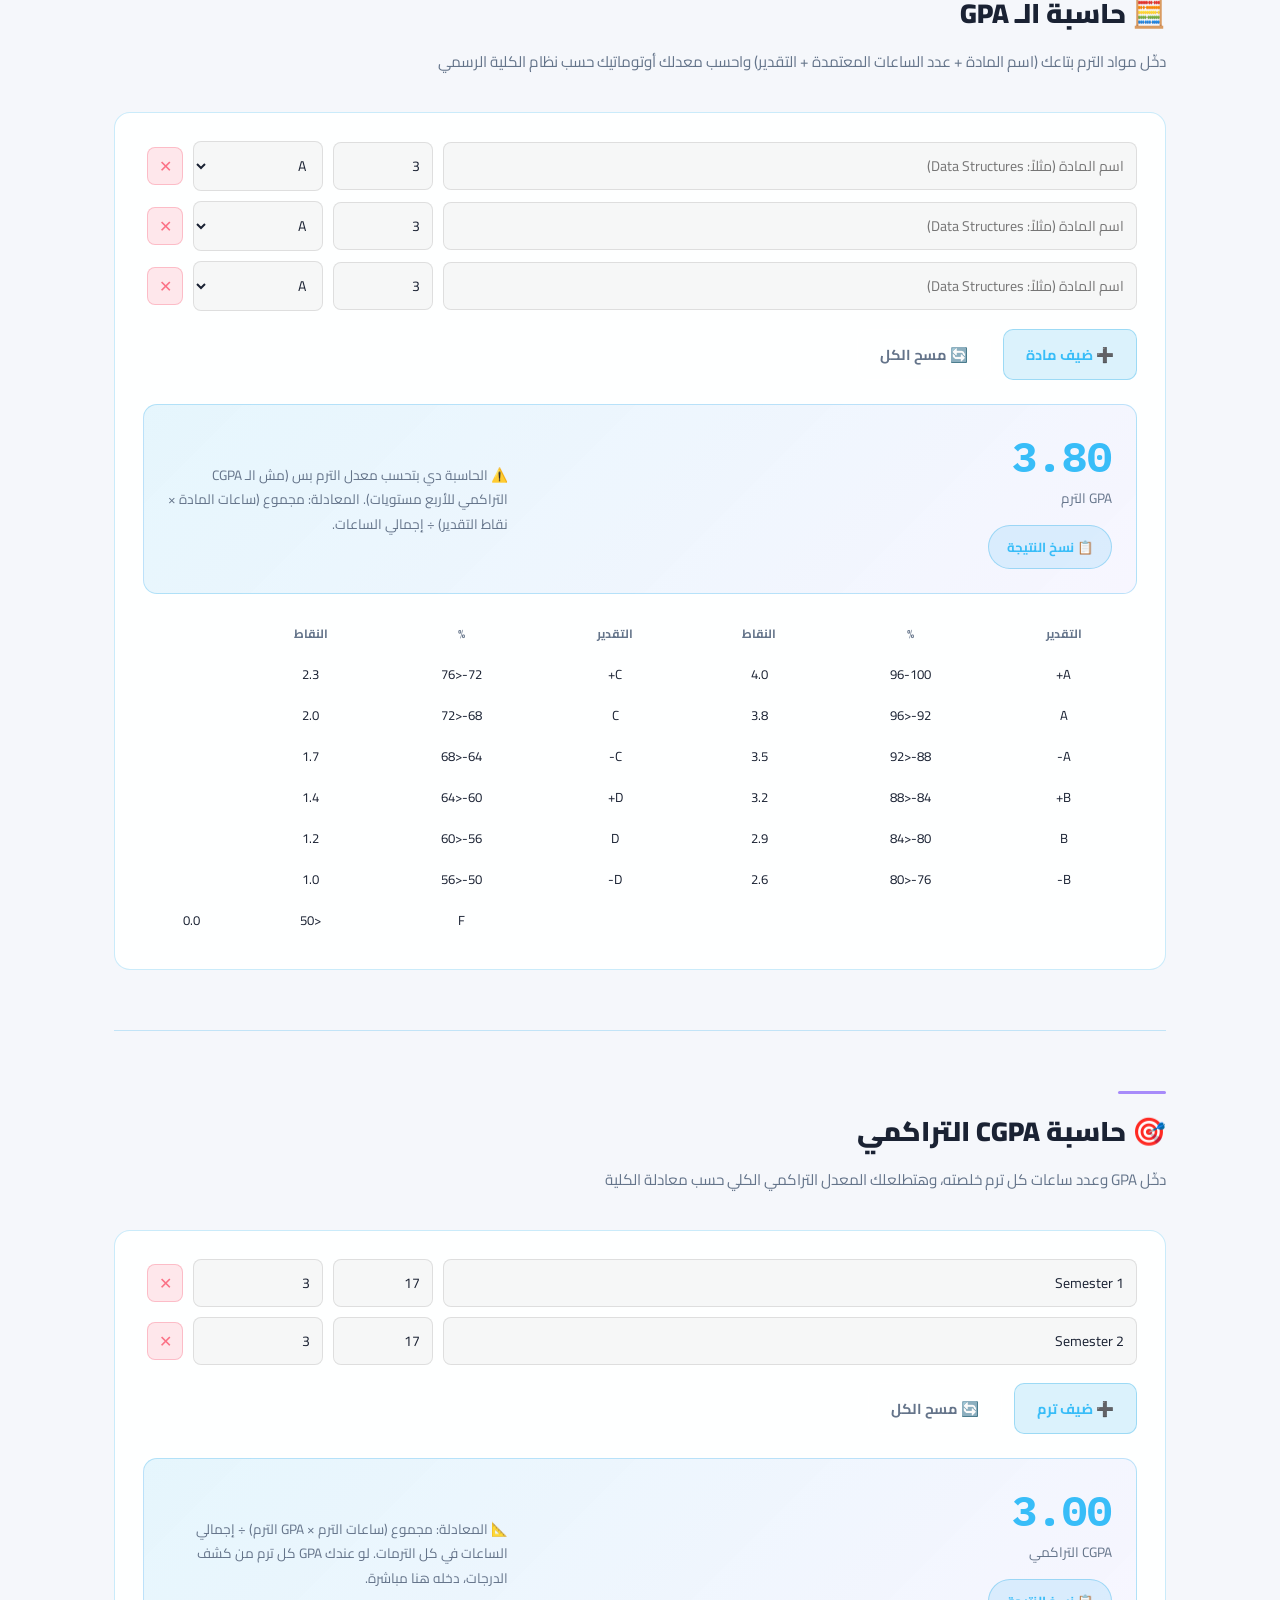
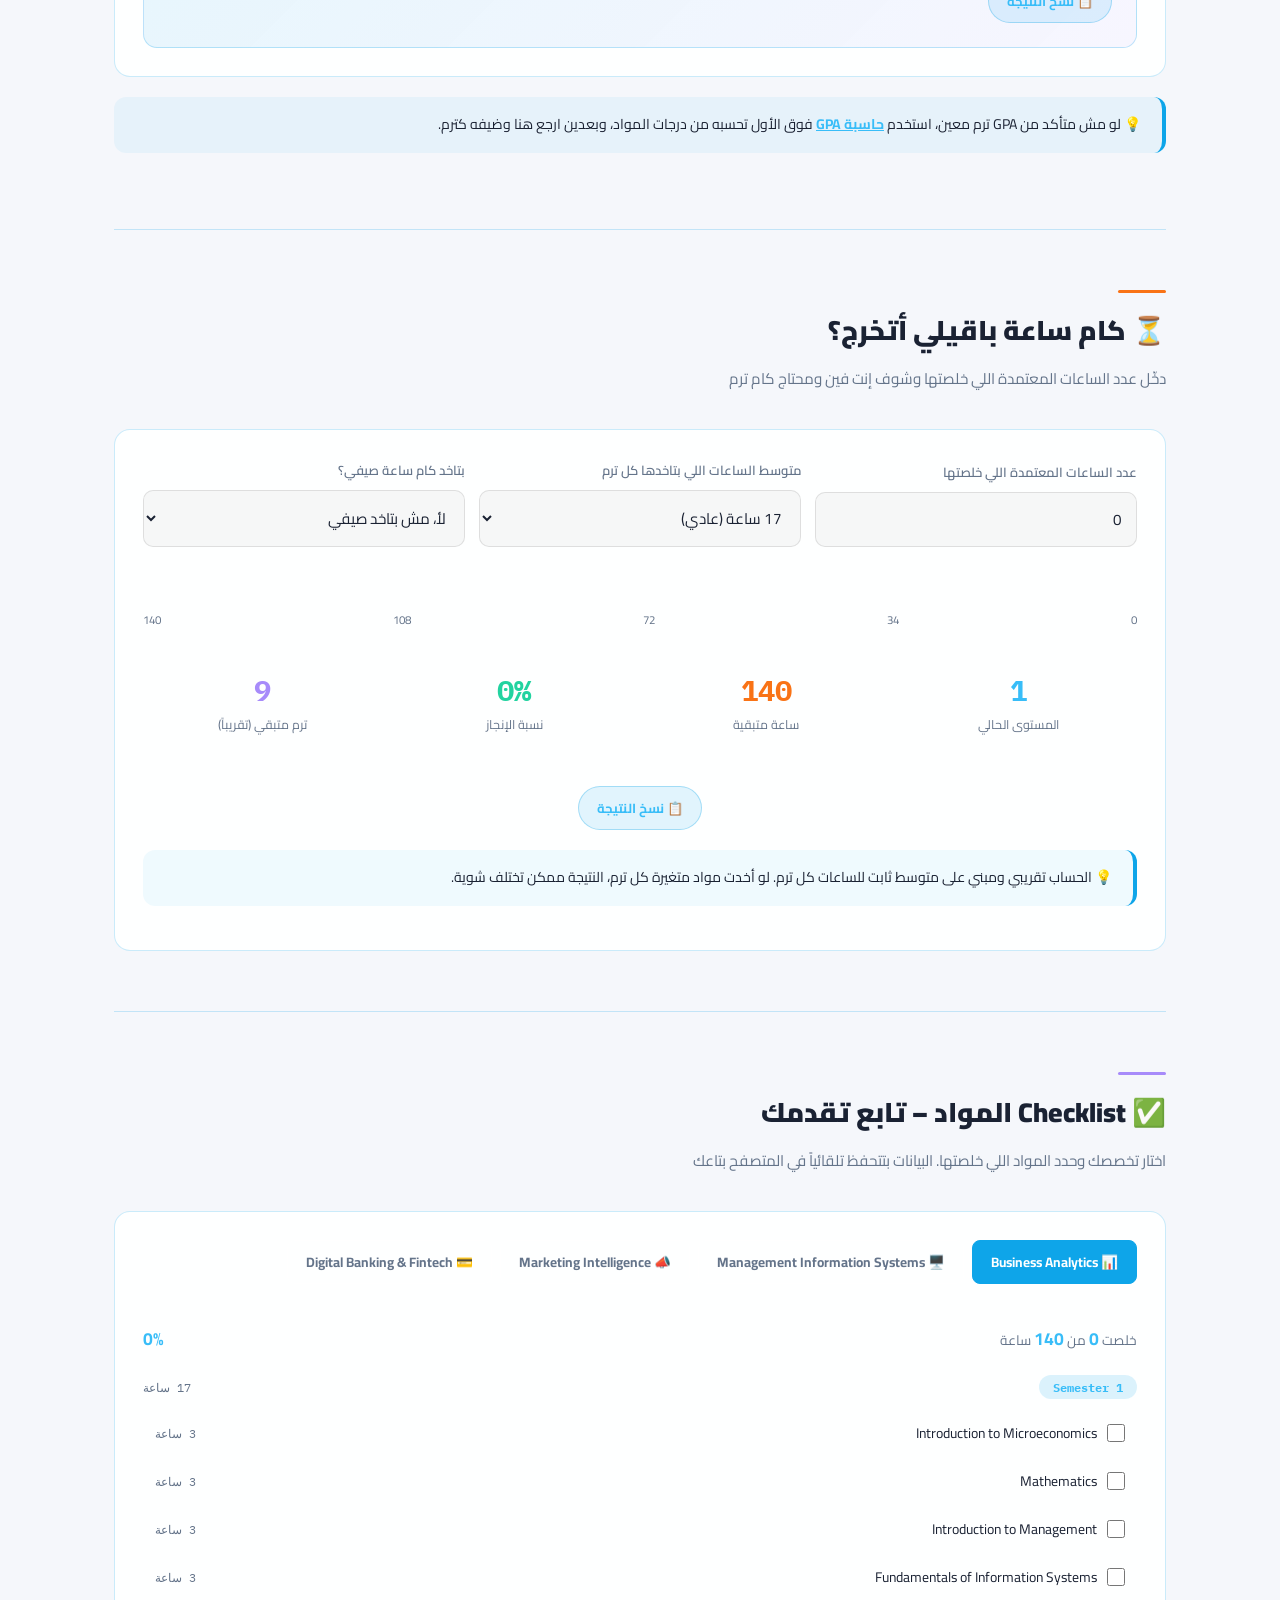
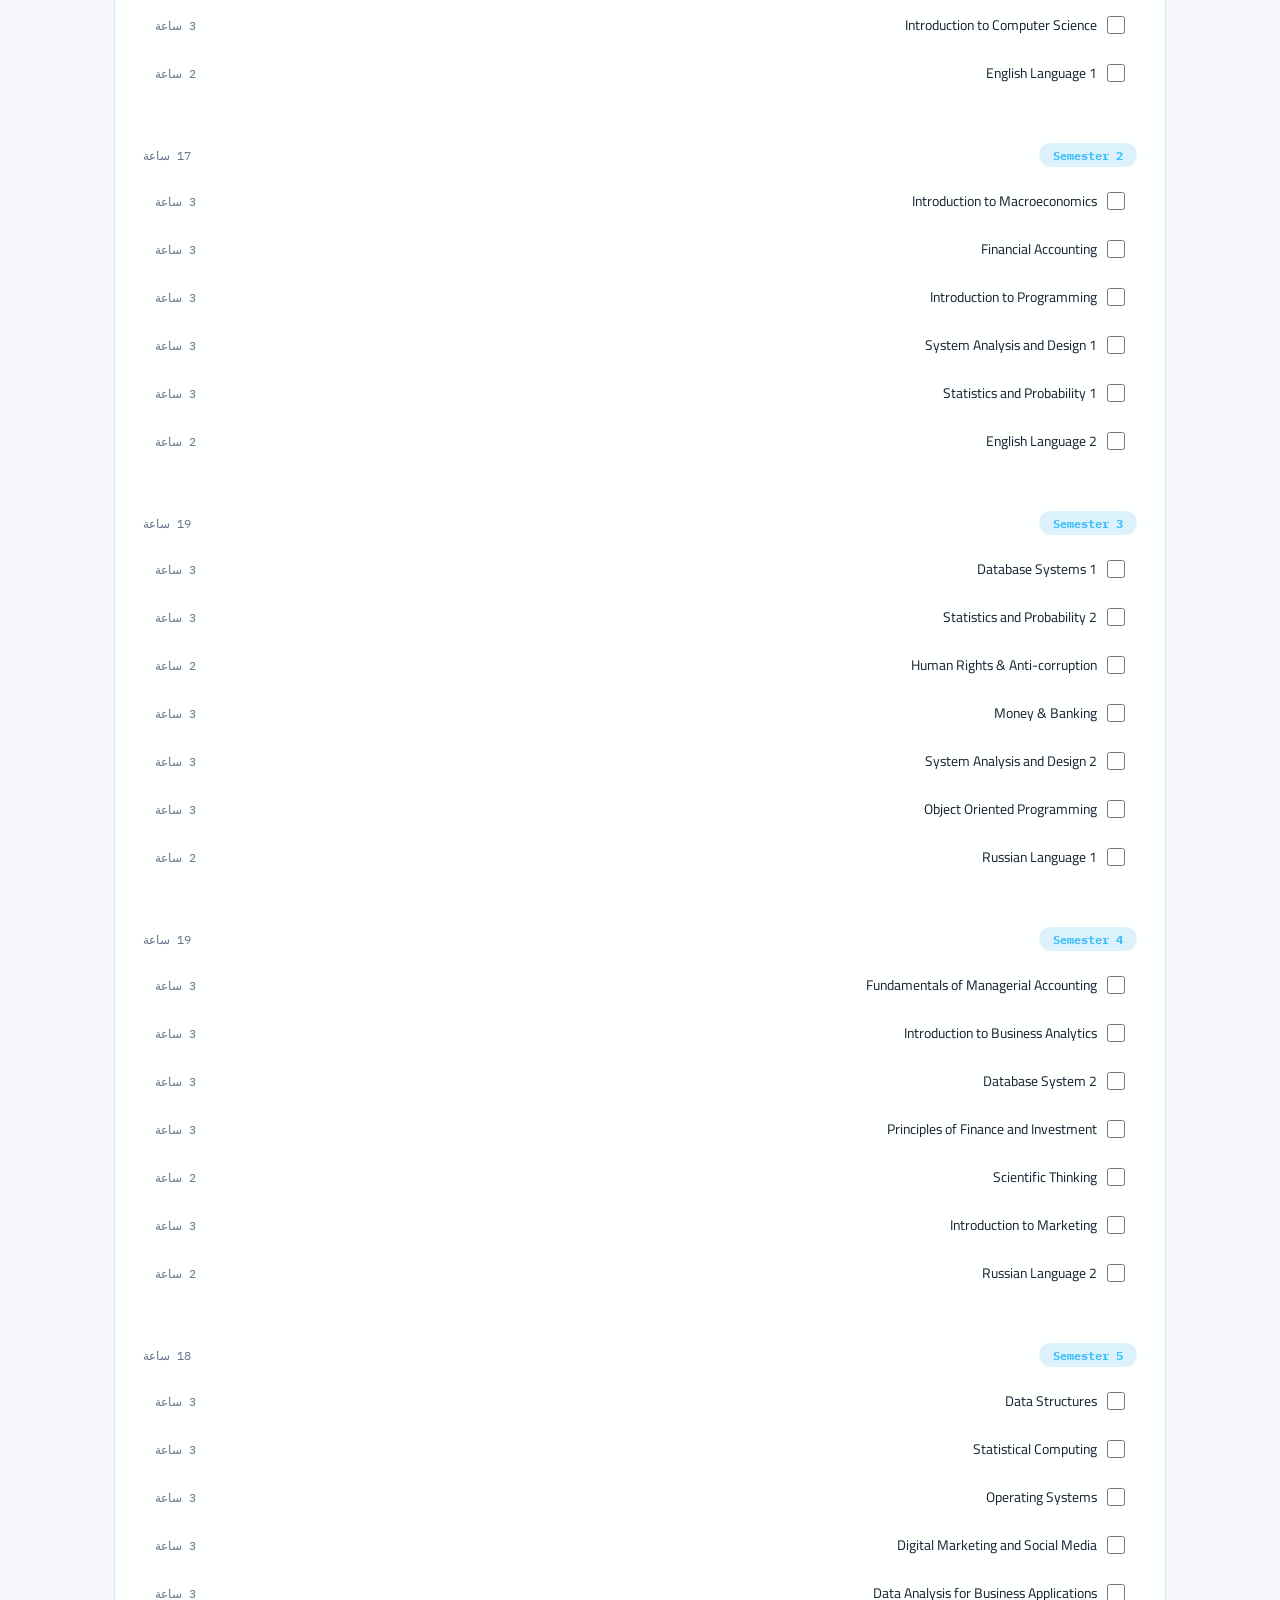
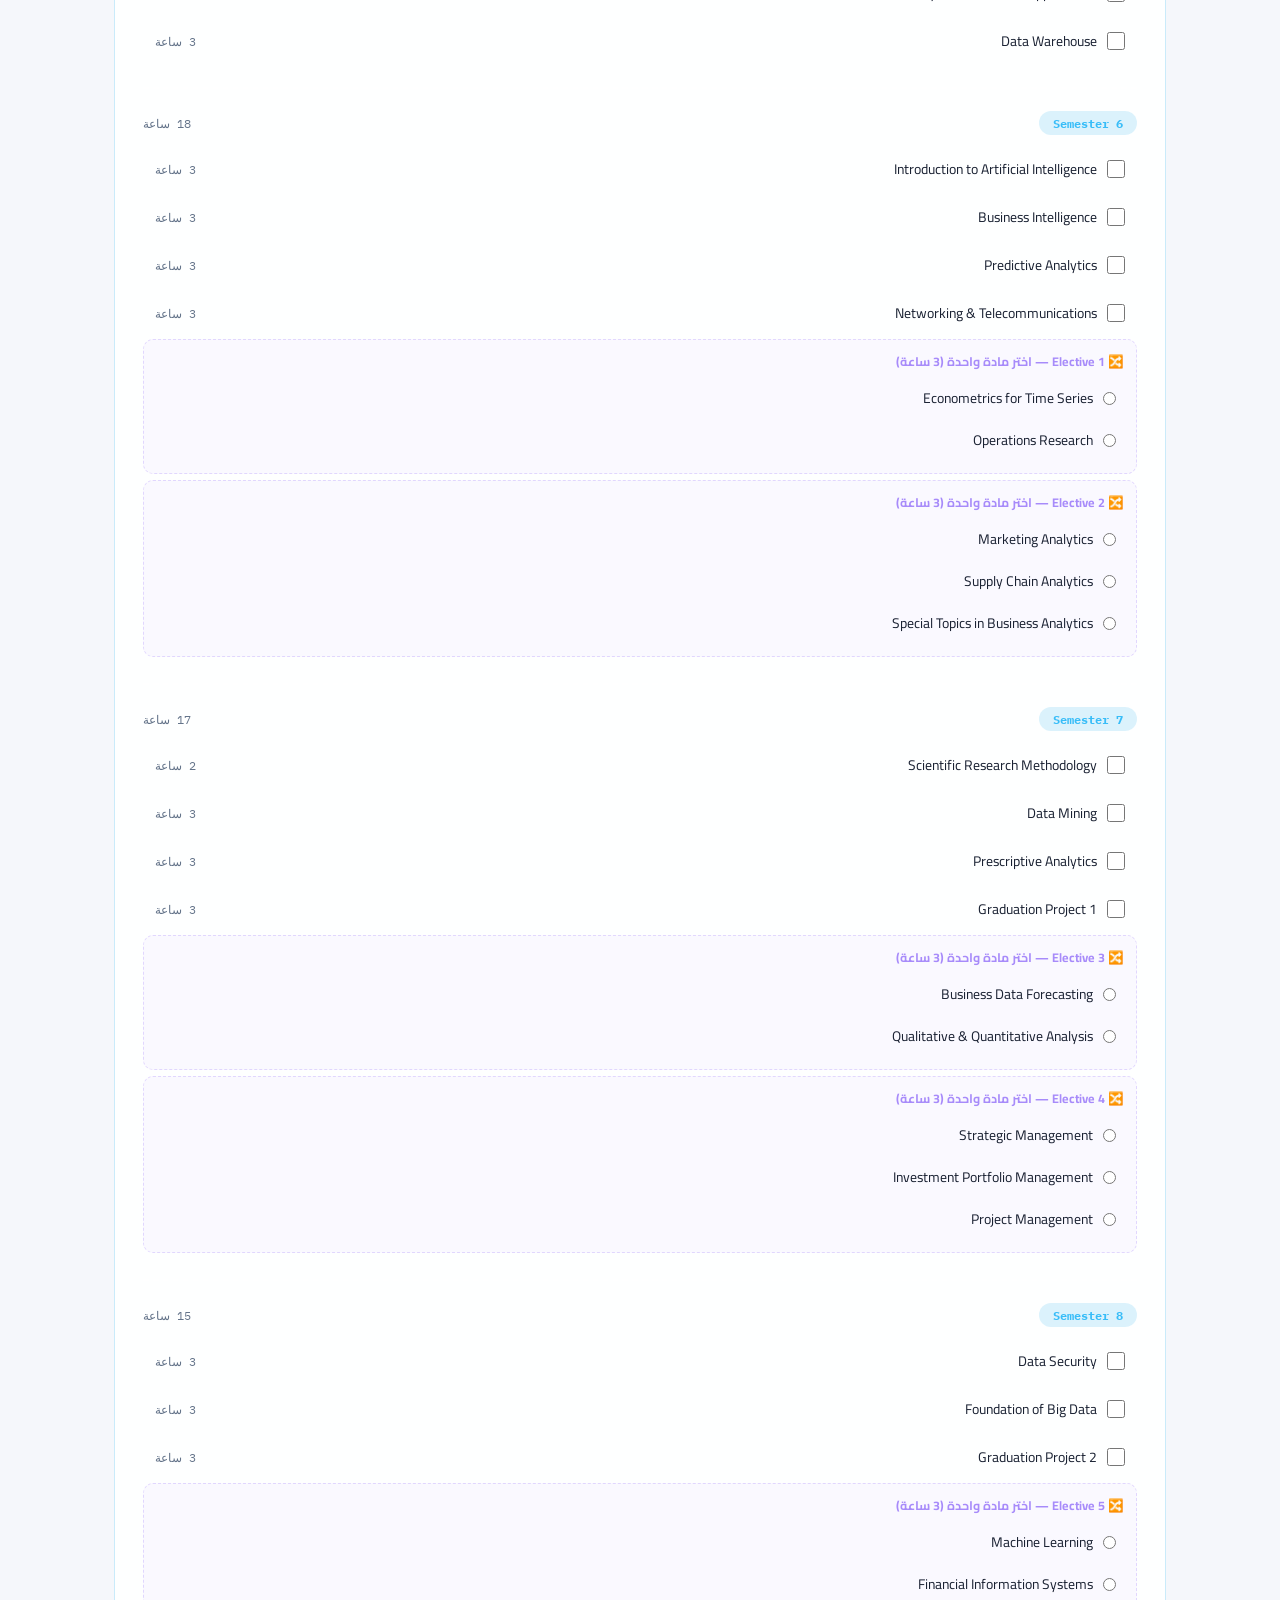
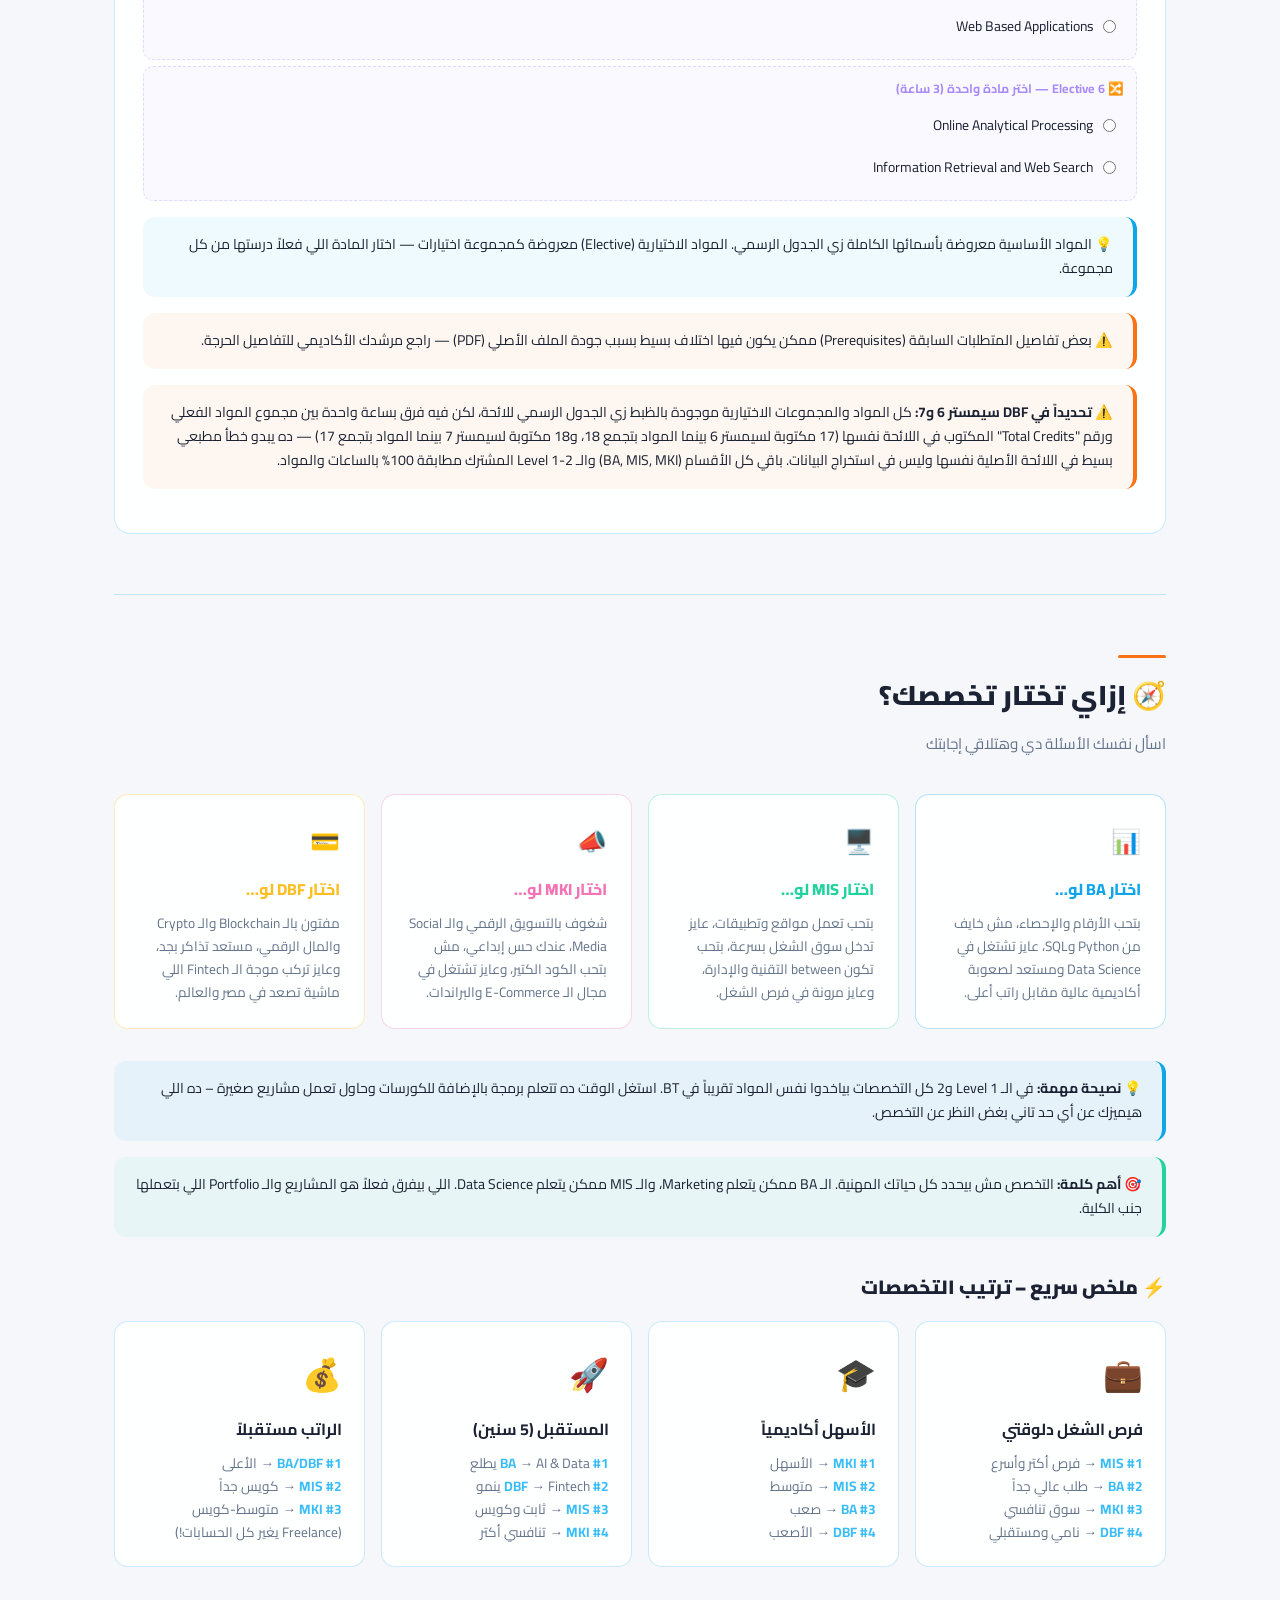
==== commit ca3c1da6: "M" ====
--- a/index.html
+++ b/index.html
@@ -796,7 +796,7 @@
       ⚠️ بعض تفاصيل المتطلبات السابقة (Prerequisites) ممكن يكون فيها اختلاف بسيط بسبب جودة الملف الأصلي (PDF) — راجع مرشدك الأكاديمي للتفاصيل الحرجة.
     </div>
     <div class="alert alert-orange" style="margin-top:10px">
-      ⚠️ <strong>تحديداً في DBF سيمستر 6 و7:</strong> جدول اللائحة الأصلي لقسم Fintech فيه تنسيق مربك (خلايا مدمجة) ومجموع الساعات المكتوب مش مطابق تماماً لمجموع المواد اللي قدرت أستخرجها بوضوح. المواد والساعات لباقي الأقسام (BA, MIS, MKI) والـ Level 1-2 المشترك اتأكد منها ومطابقة 100% لمجموع الساعات الرسمي.
+      ⚠️ <strong>تحديداً في DBF سيمستر 6 و7:</strong> كل المواد والمجموعات الاختيارية موجودة بالظبط زي الجدول الرسمي للائحة، لكن فيه فرق بساعة واحدة بين مجموع المواد الفعلي ورقم "Total Credits" المكتوب في اللائحة نفسها (17 مكتوبة لسيمستر 6 بينما المواد بتجمع 18، و18 مكتوبة لسيمستر 7 بينما المواد بتجمع 17) — ده يبدو خطأ مطبعي بسيط في اللائحة الأصلية نفسها وليس في استخراج البيانات. باقي كل الأقسام (BA, MIS, MKI) والـ Level 1-2 المشترك مطابقة 100% بالساعات والمواد.
     </div>
   </div>
 </section>
@@ -893,4 +893,4 @@
 
 <script src="js/script.js"></script>
 </body>
-</html>
+</html>
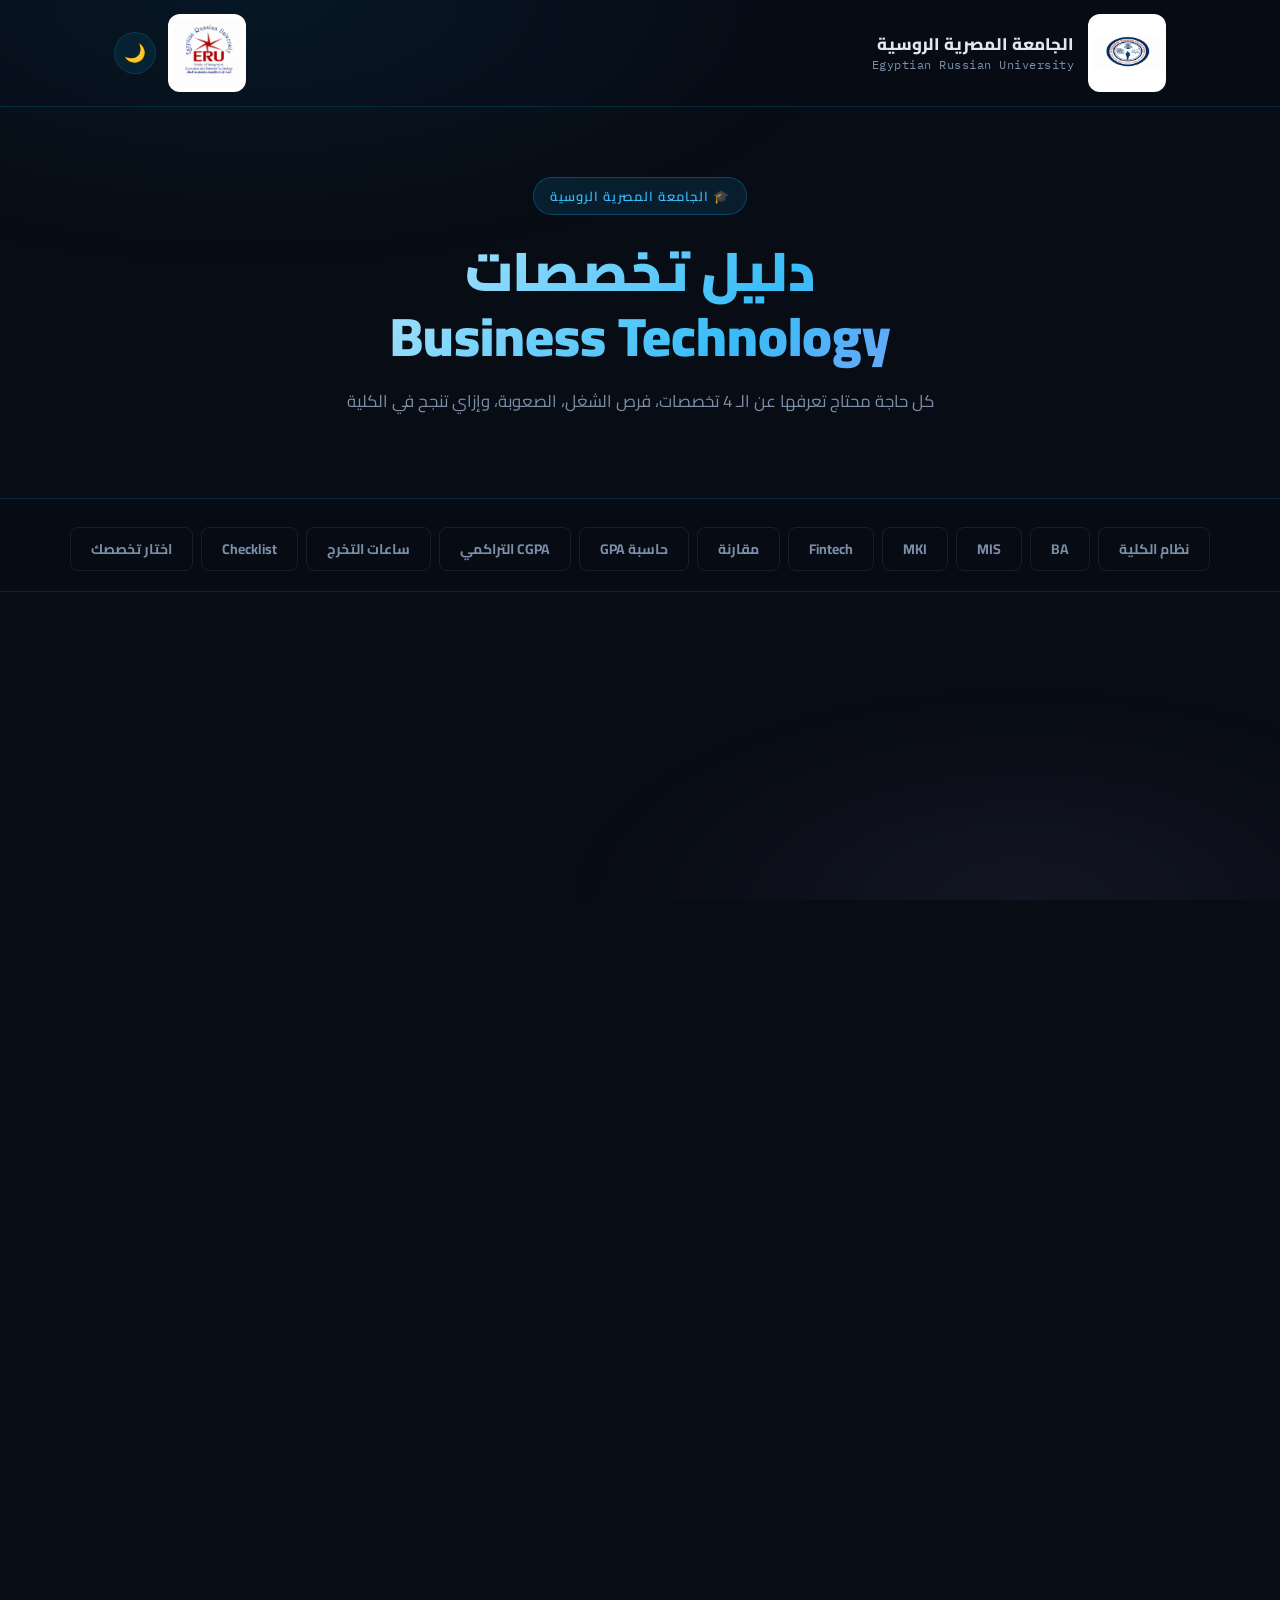
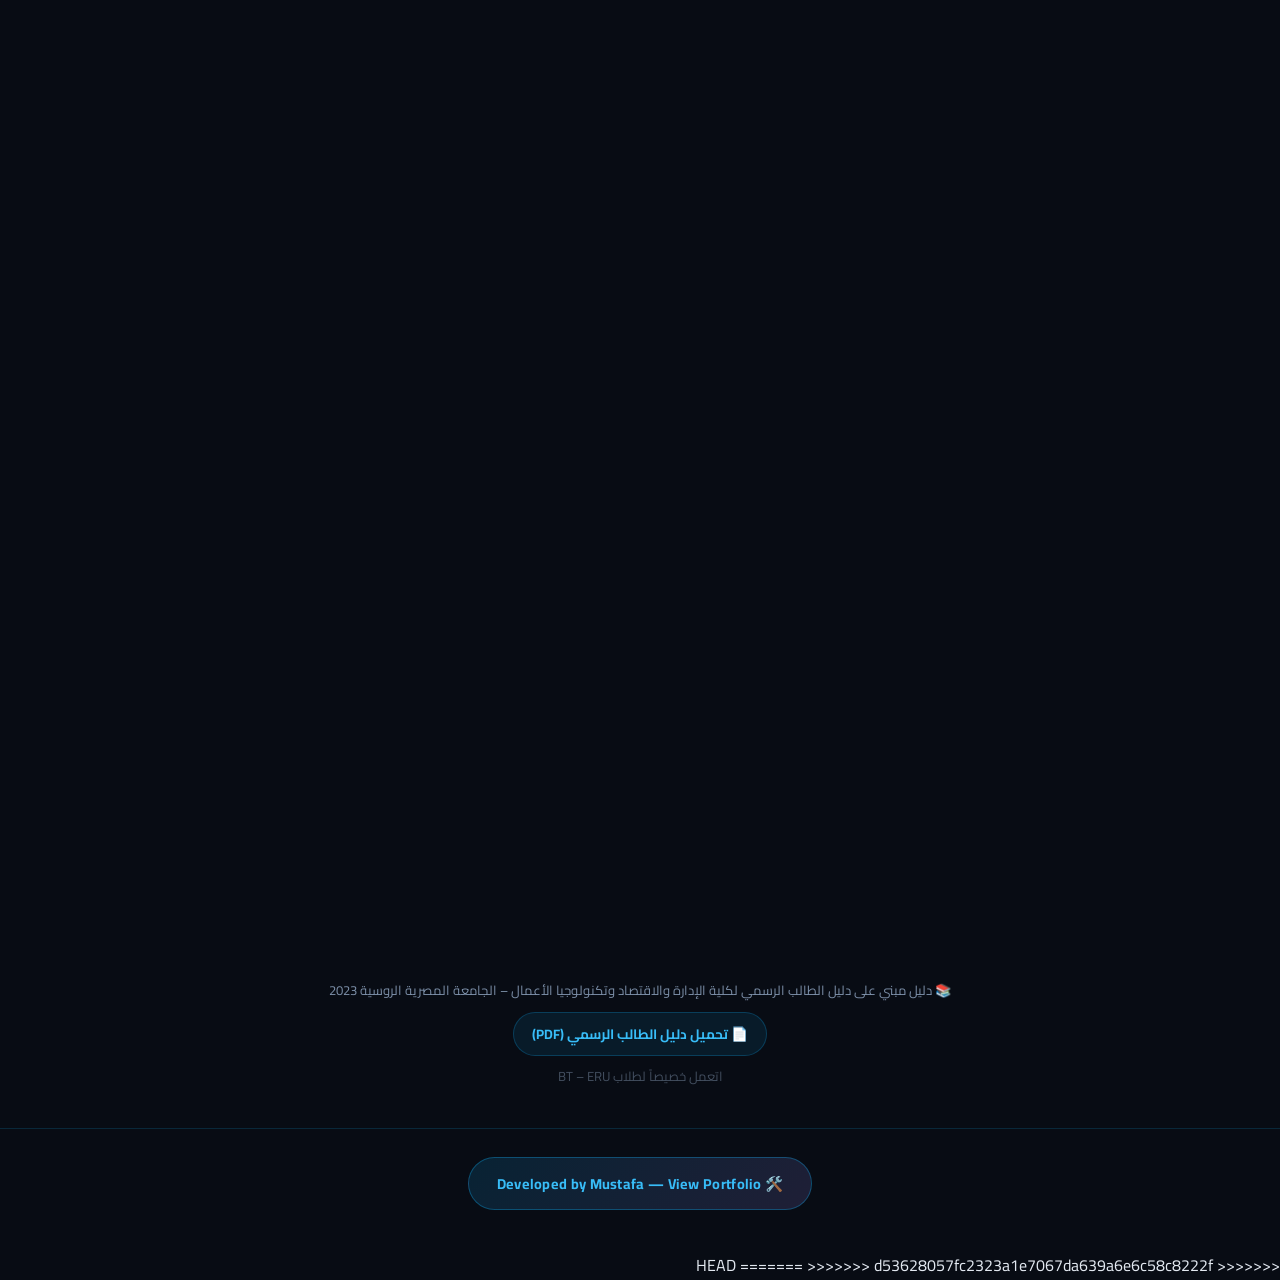
==== commit 29329b75: "Update project" ====
--- a/index.html
+++ b/index.html
@@ -796,7 +796,11 @@
       ⚠️ بعض تفاصيل المتطلبات السابقة (Prerequisites) ممكن يكون فيها اختلاف بسيط بسبب جودة الملف الأصلي (PDF) — راجع مرشدك الأكاديمي للتفاصيل الحرجة.
     </div>
     <div class="alert alert-orange" style="margin-top:10px">
+<<<<<<< HEAD
       ⚠️ <strong>تحديداً في DBF سيمستر 6 و7:</strong> كل المواد والمجموعات الاختيارية موجودة بالظبط زي الجدول الرسمي للائحة، لكن فيه فرق بساعة واحدة بين مجموع المواد الفعلي ورقم "Total Credits" المكتوب في اللائحة نفسها (17 مكتوبة لسيمستر 6 بينما المواد بتجمع 18، و18 مكتوبة لسيمستر 7 بينما المواد بتجمع 17) — ده يبدو خطأ مطبعي بسيط في اللائحة الأصلية نفسها وليس في استخراج البيانات. باقي كل الأقسام (BA, MIS, MKI) والـ Level 1-2 المشترك مطابقة 100% بالساعات والمواد.
+=======
+      ⚠️ <strong>تحديداً في DBF سيمستر 6 و7:</strong> جدول اللائحة الأصلي لقسم Fintech فيه تنسيق مربك (خلايا مدمجة) ومجموع الساعات المكتوب مش مطابق تماماً لمجموع المواد اللي قدرت أستخرجها بوضوح. المواد والساعات لباقي الأقسام (BA, MIS, MKI) والـ Level 1-2 المشترك اتأكد منها ومطابقة 100% لمجموع الساعات الرسمي.
+>>>>>>> d53628057fc2323a1e7067da639a6e6c58c8222f
     </div>
   </div>
 </section>
@@ -893,4 +897,8 @@
 
 <script src="js/script.js"></script>
 </body>
-</html>+<<<<<<< HEAD
+</html>
+=======
+</html>
+>>>>>>> d53628057fc2323a1e7067da639a6e6c58c8222f
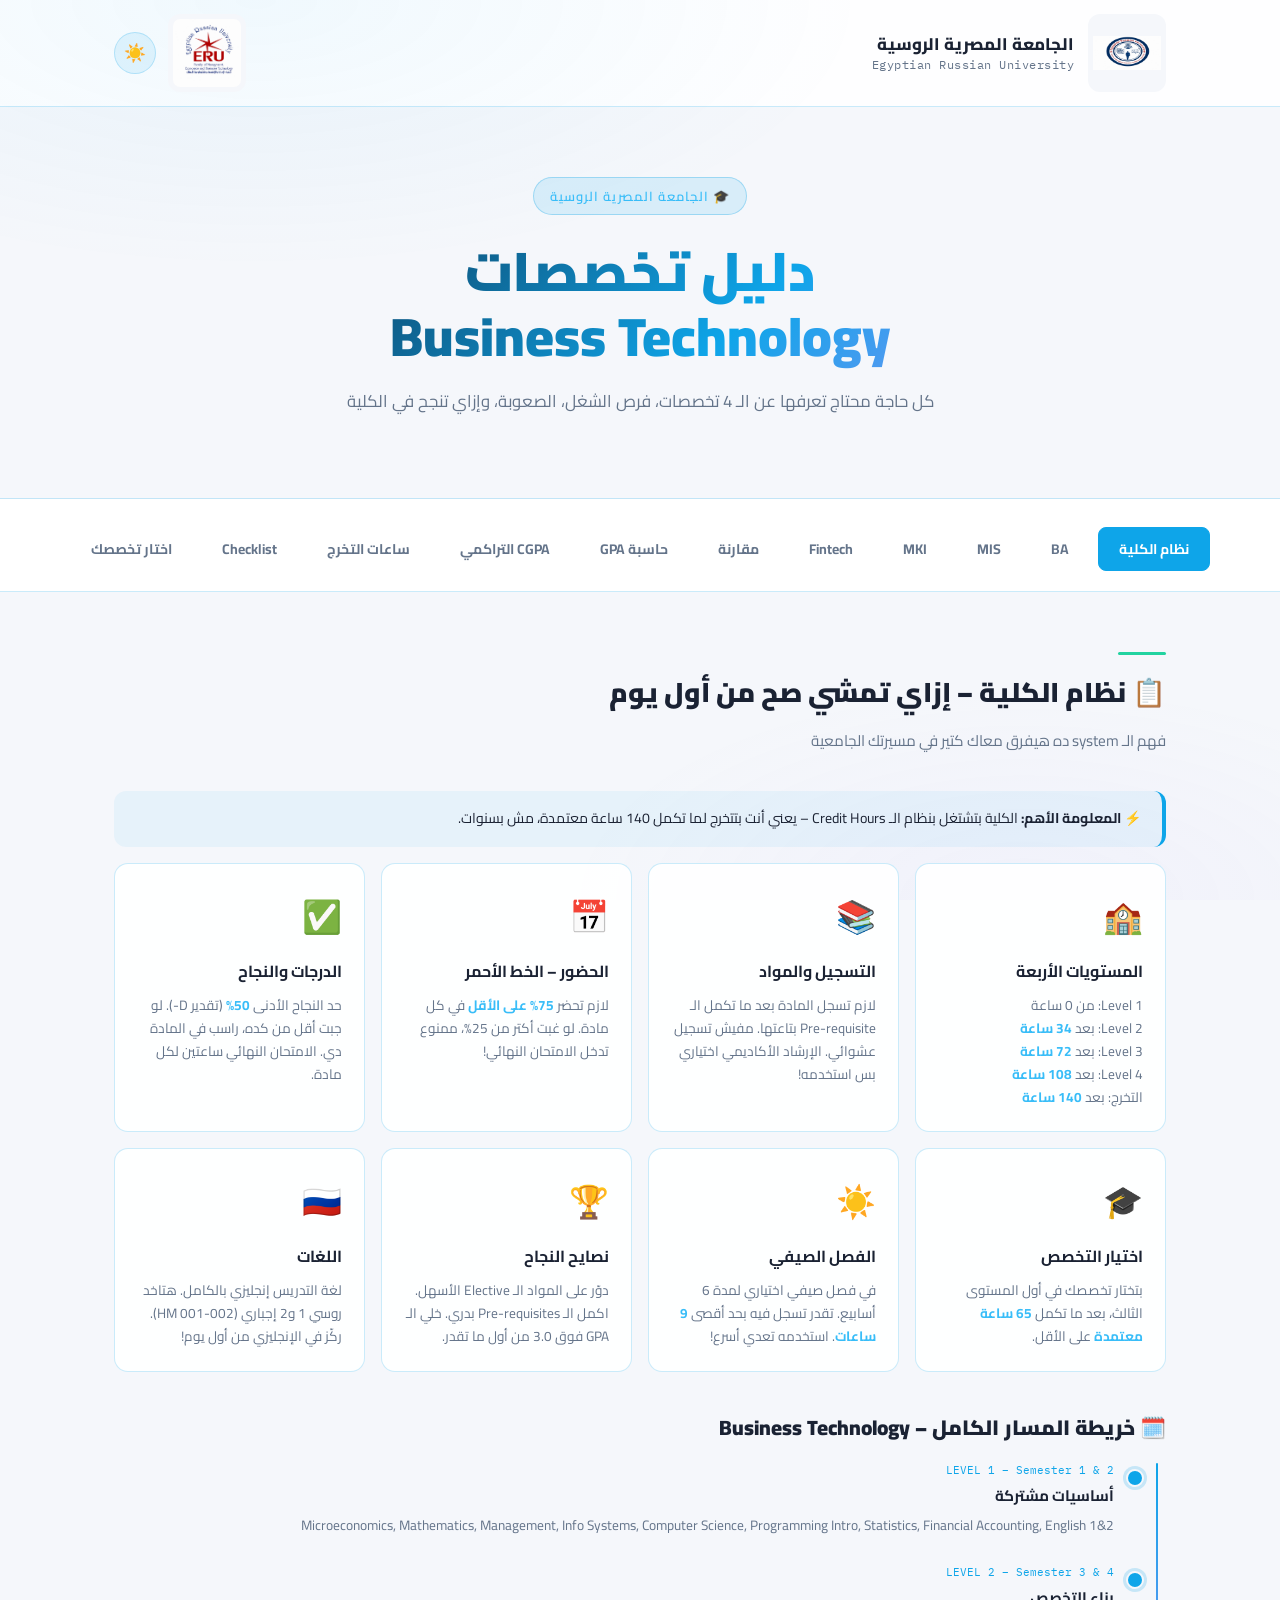
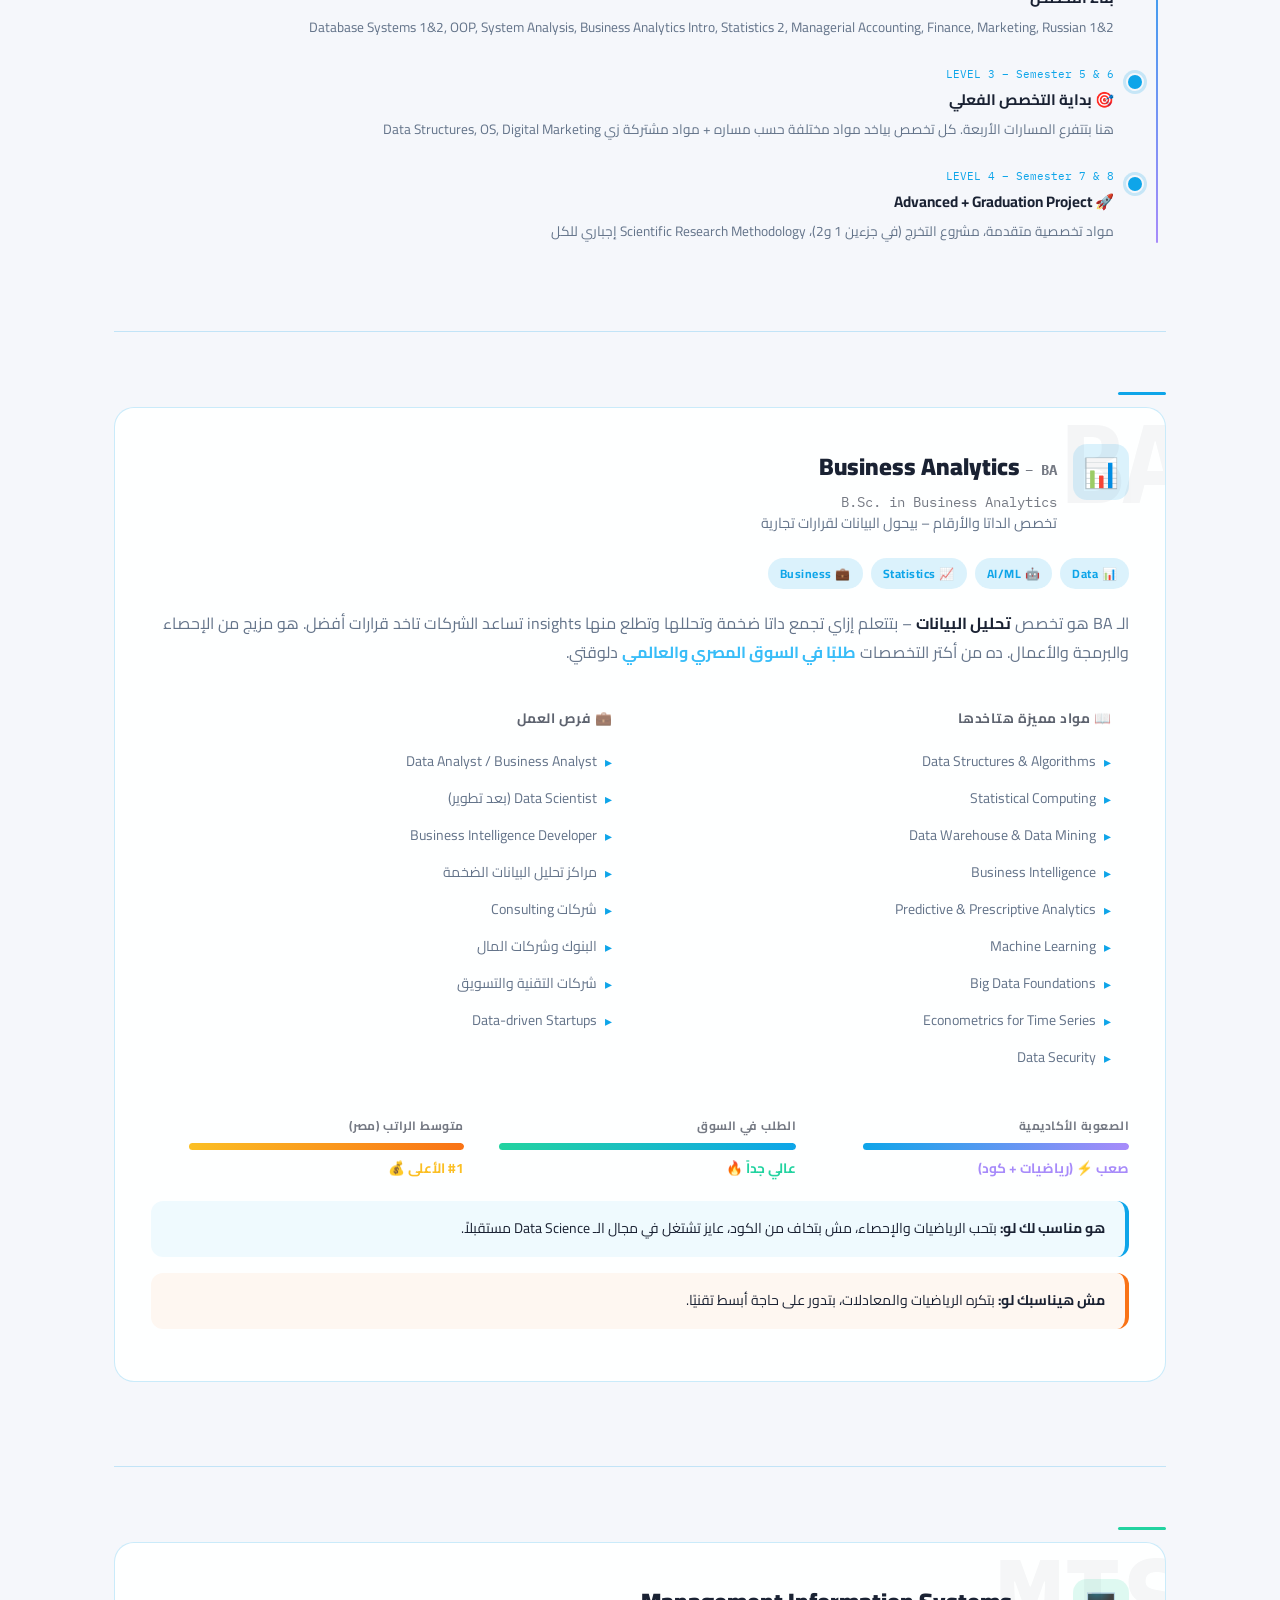
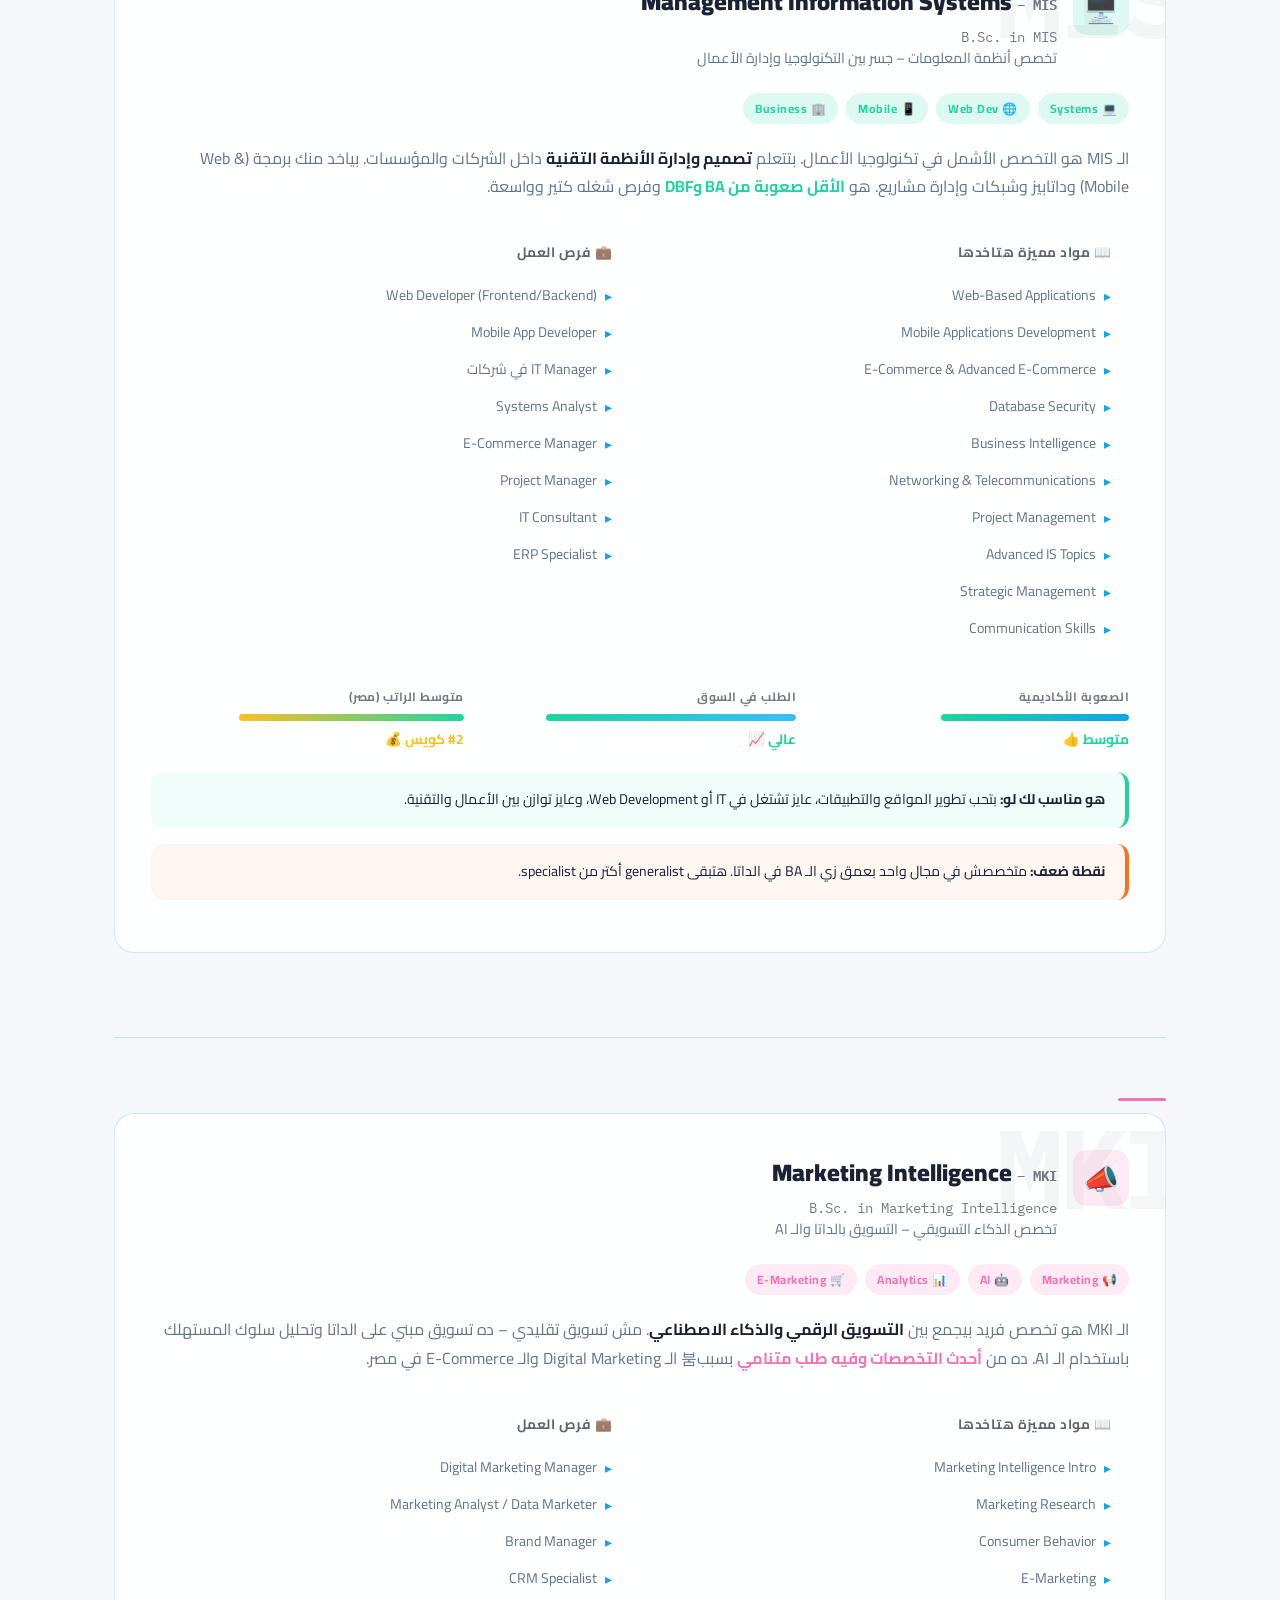
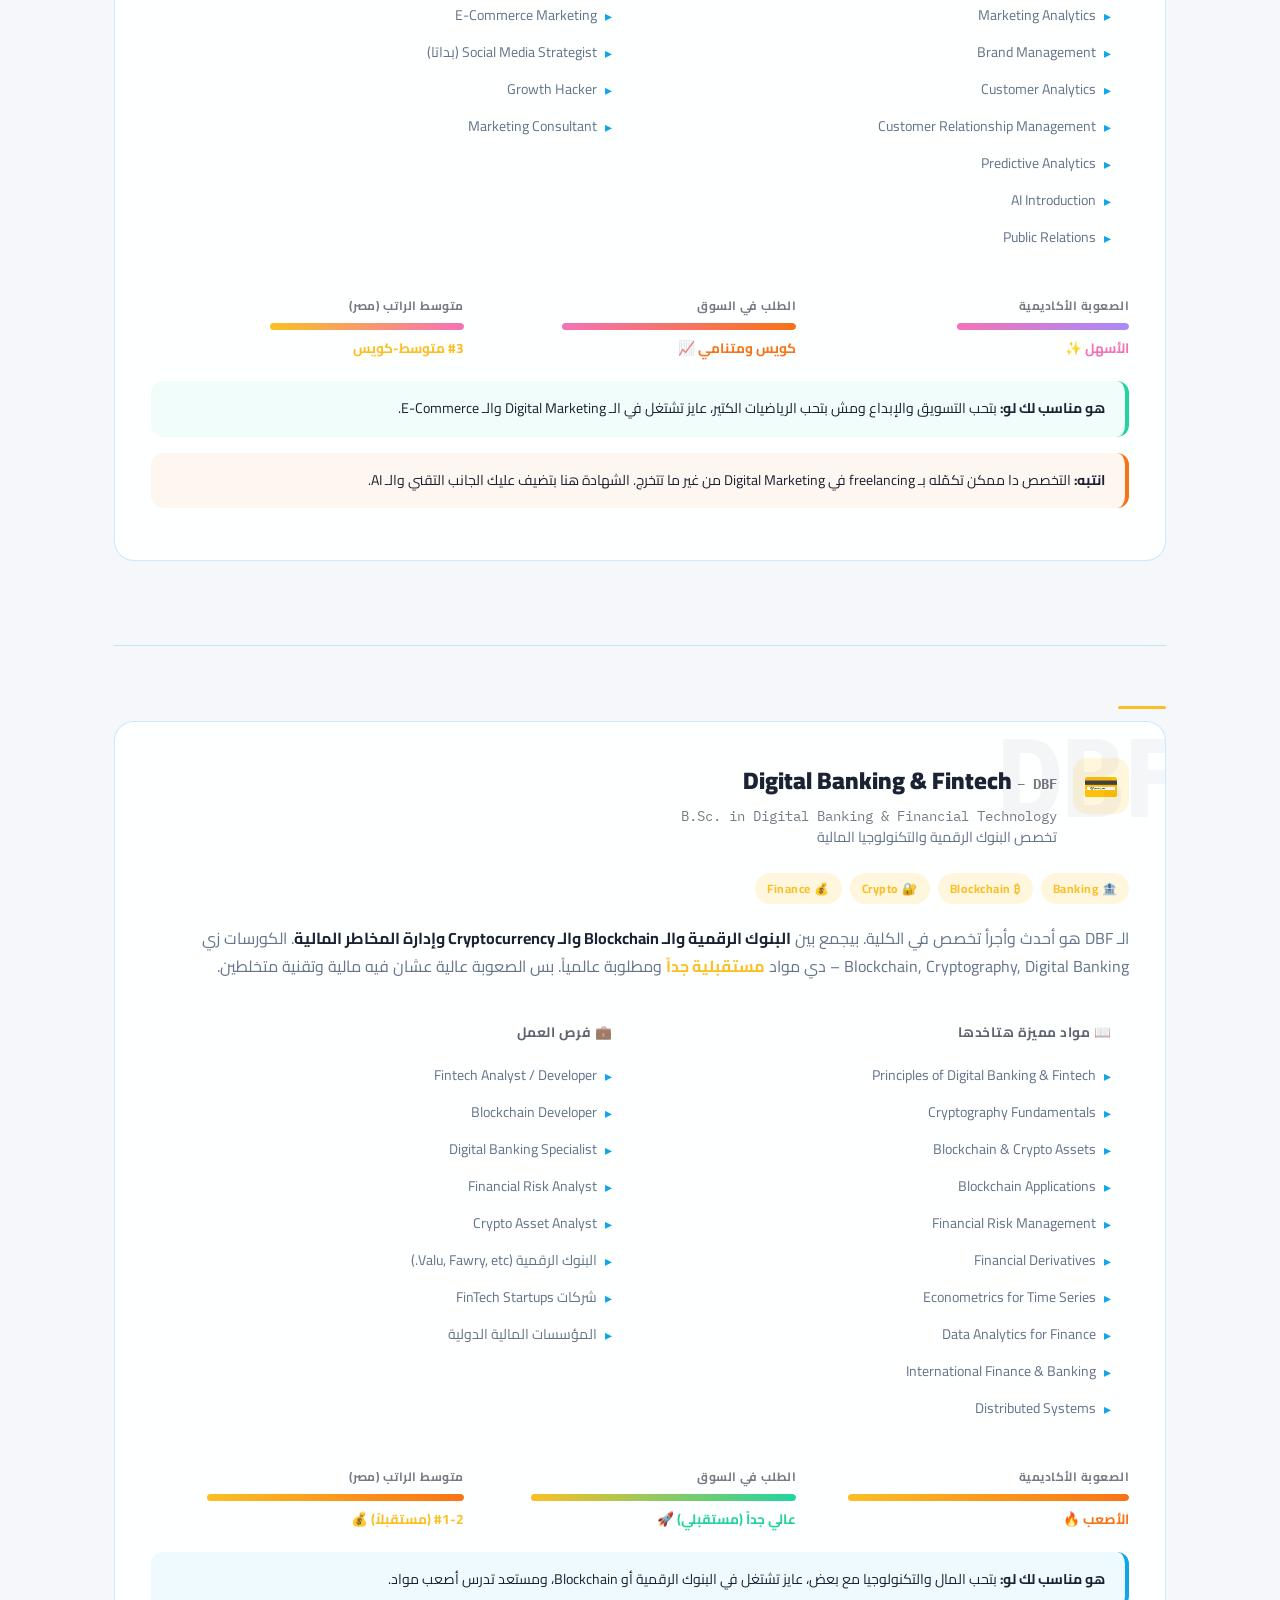
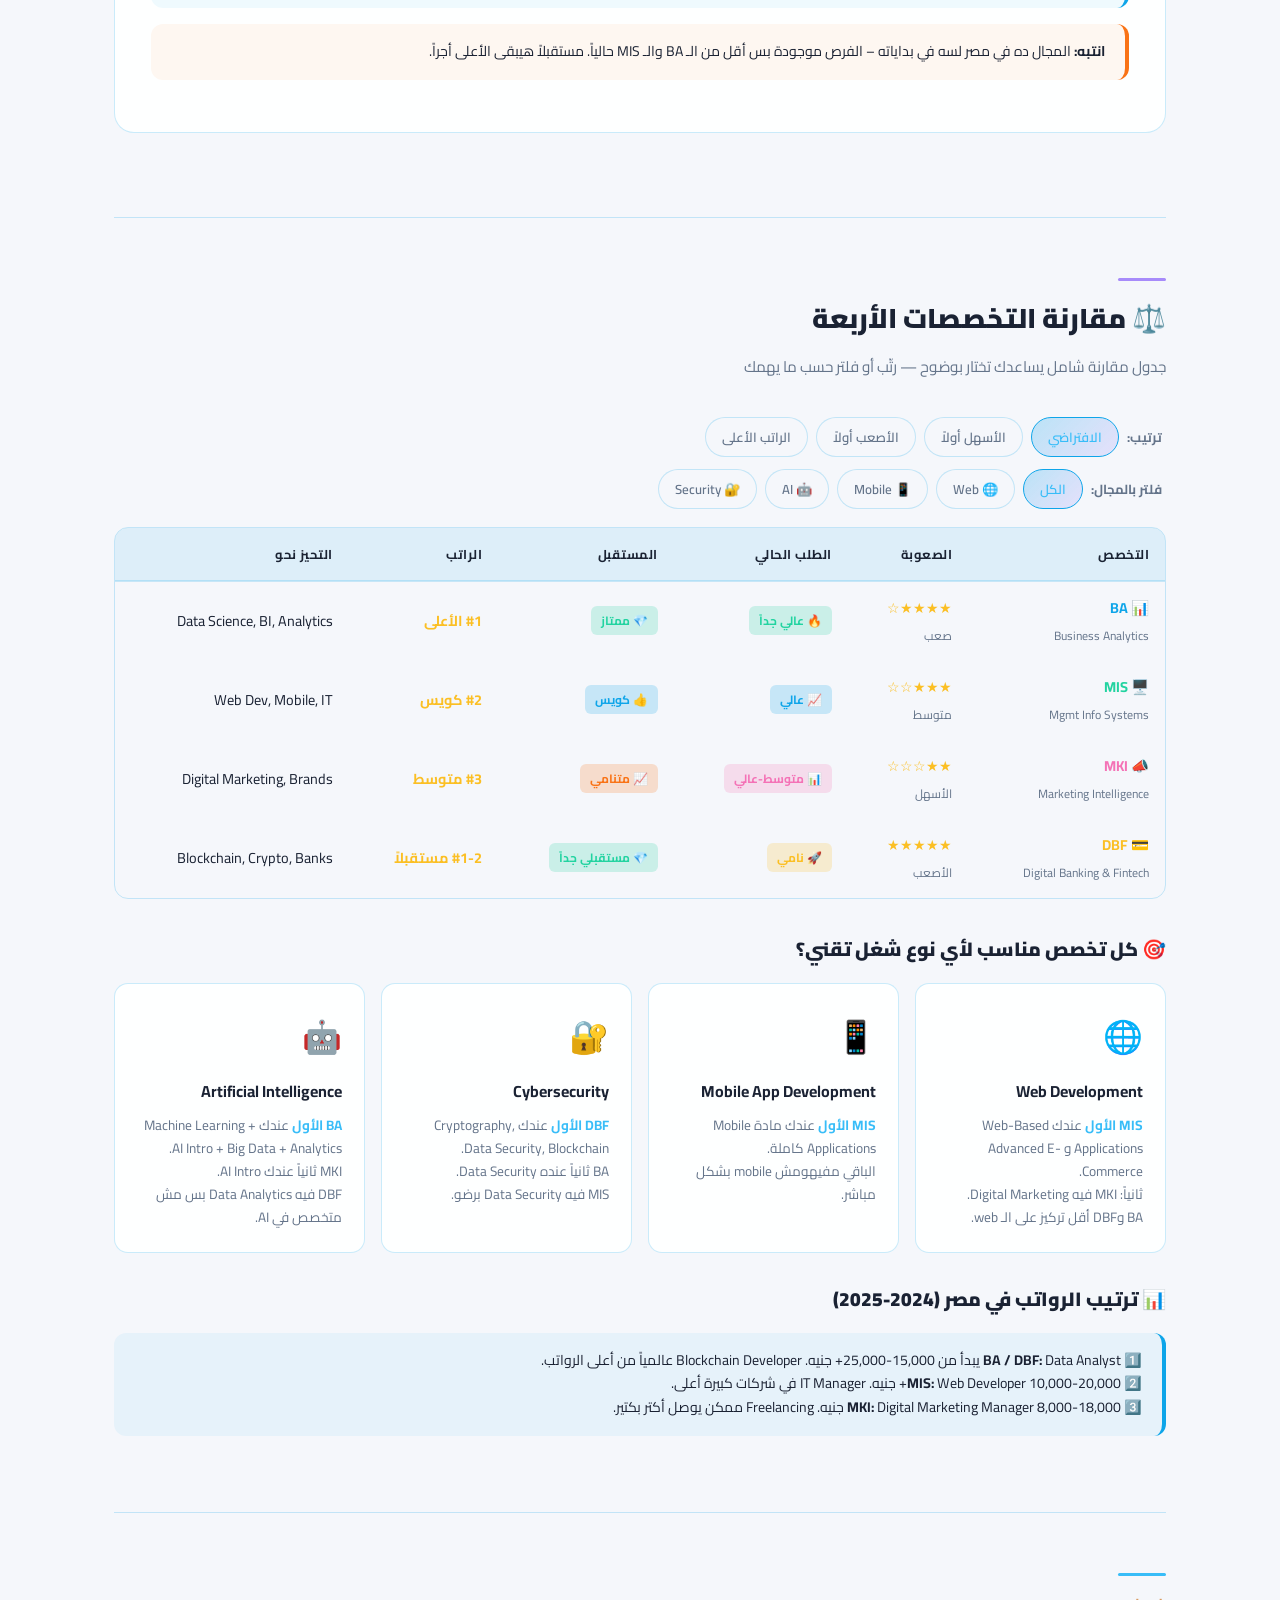
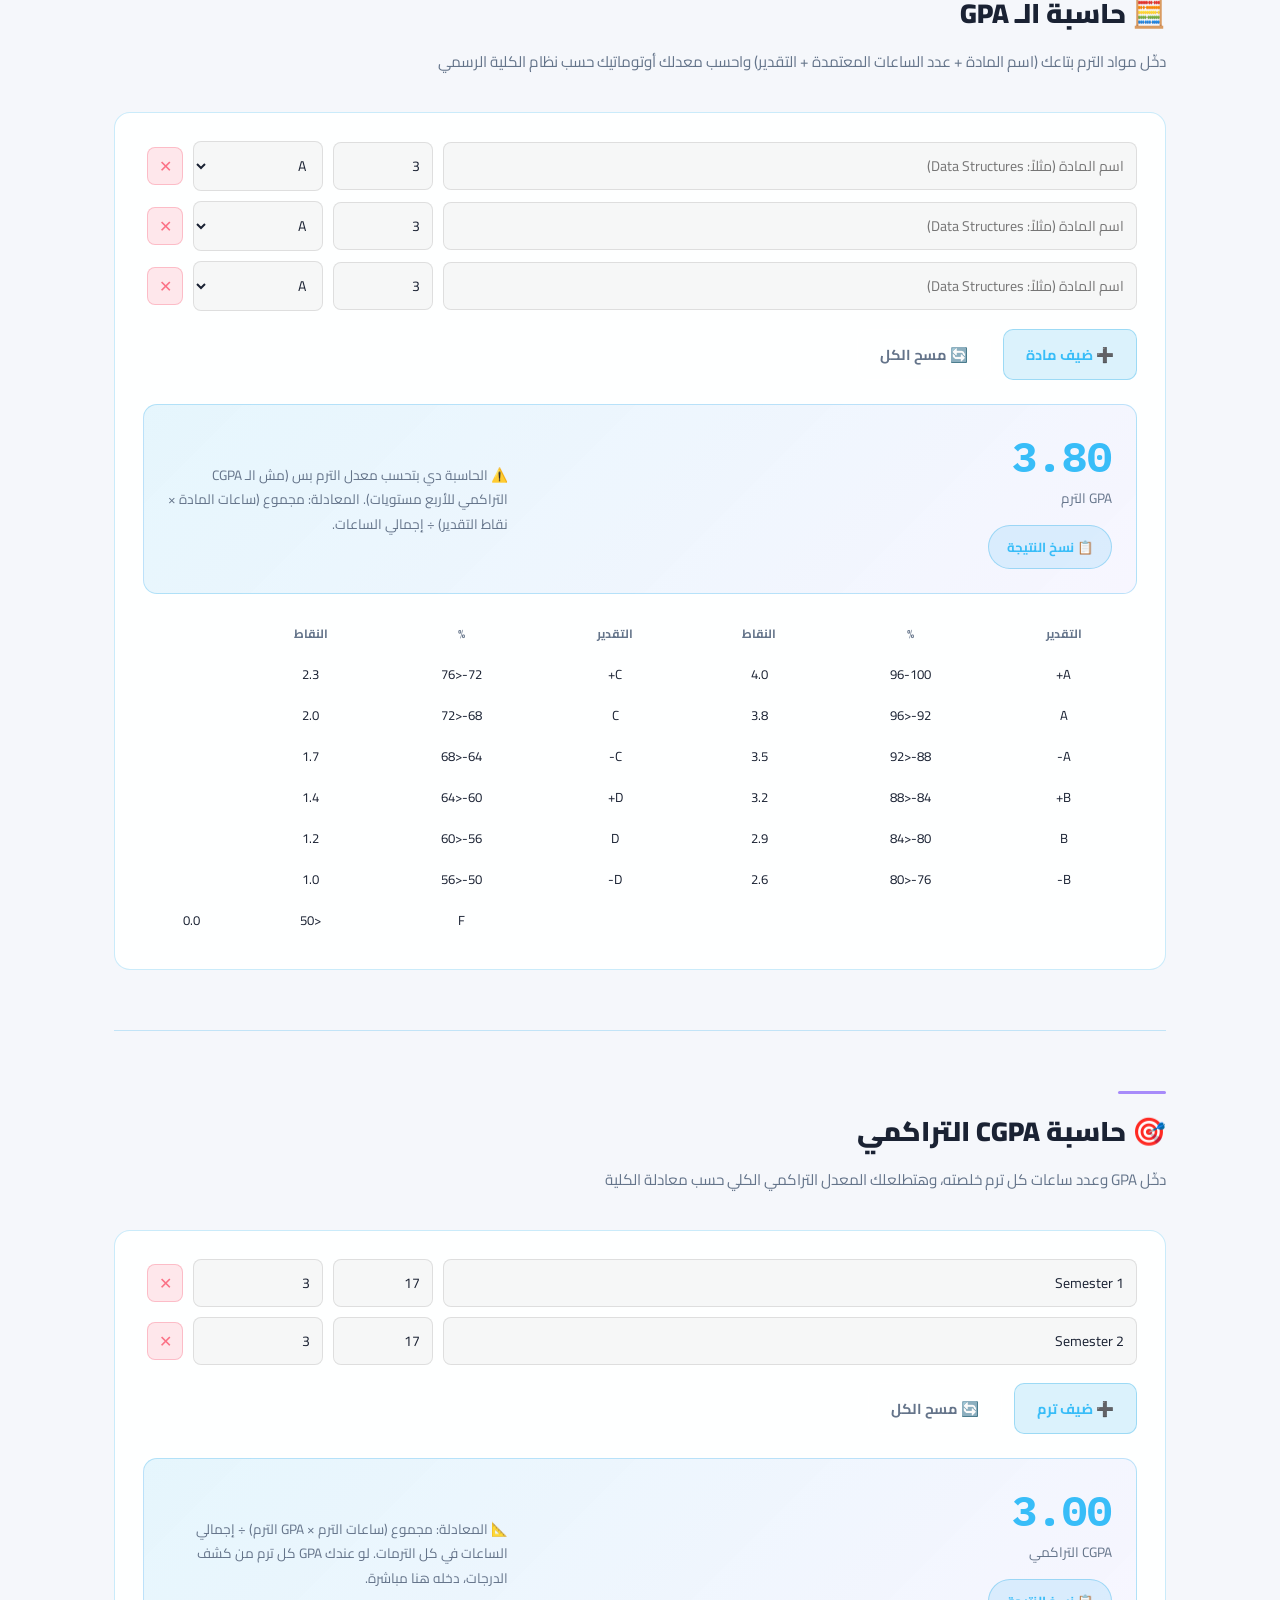
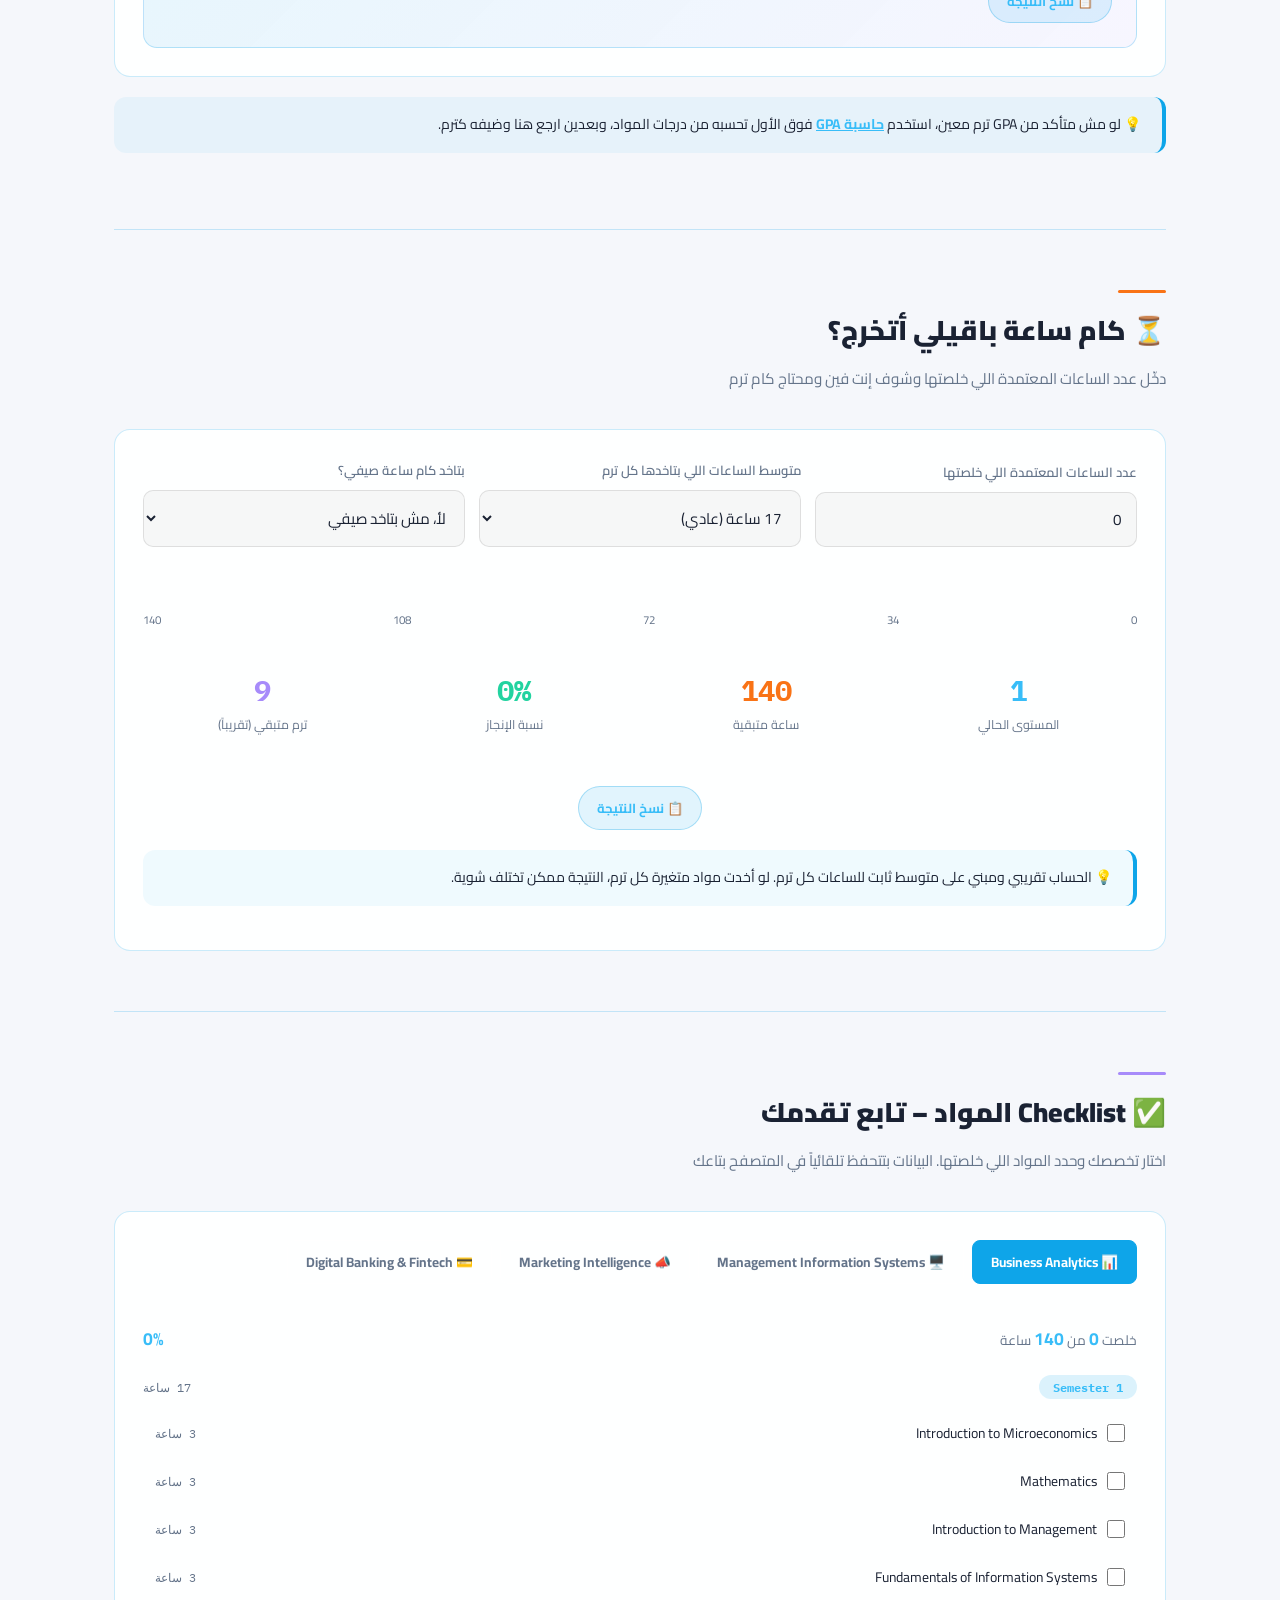
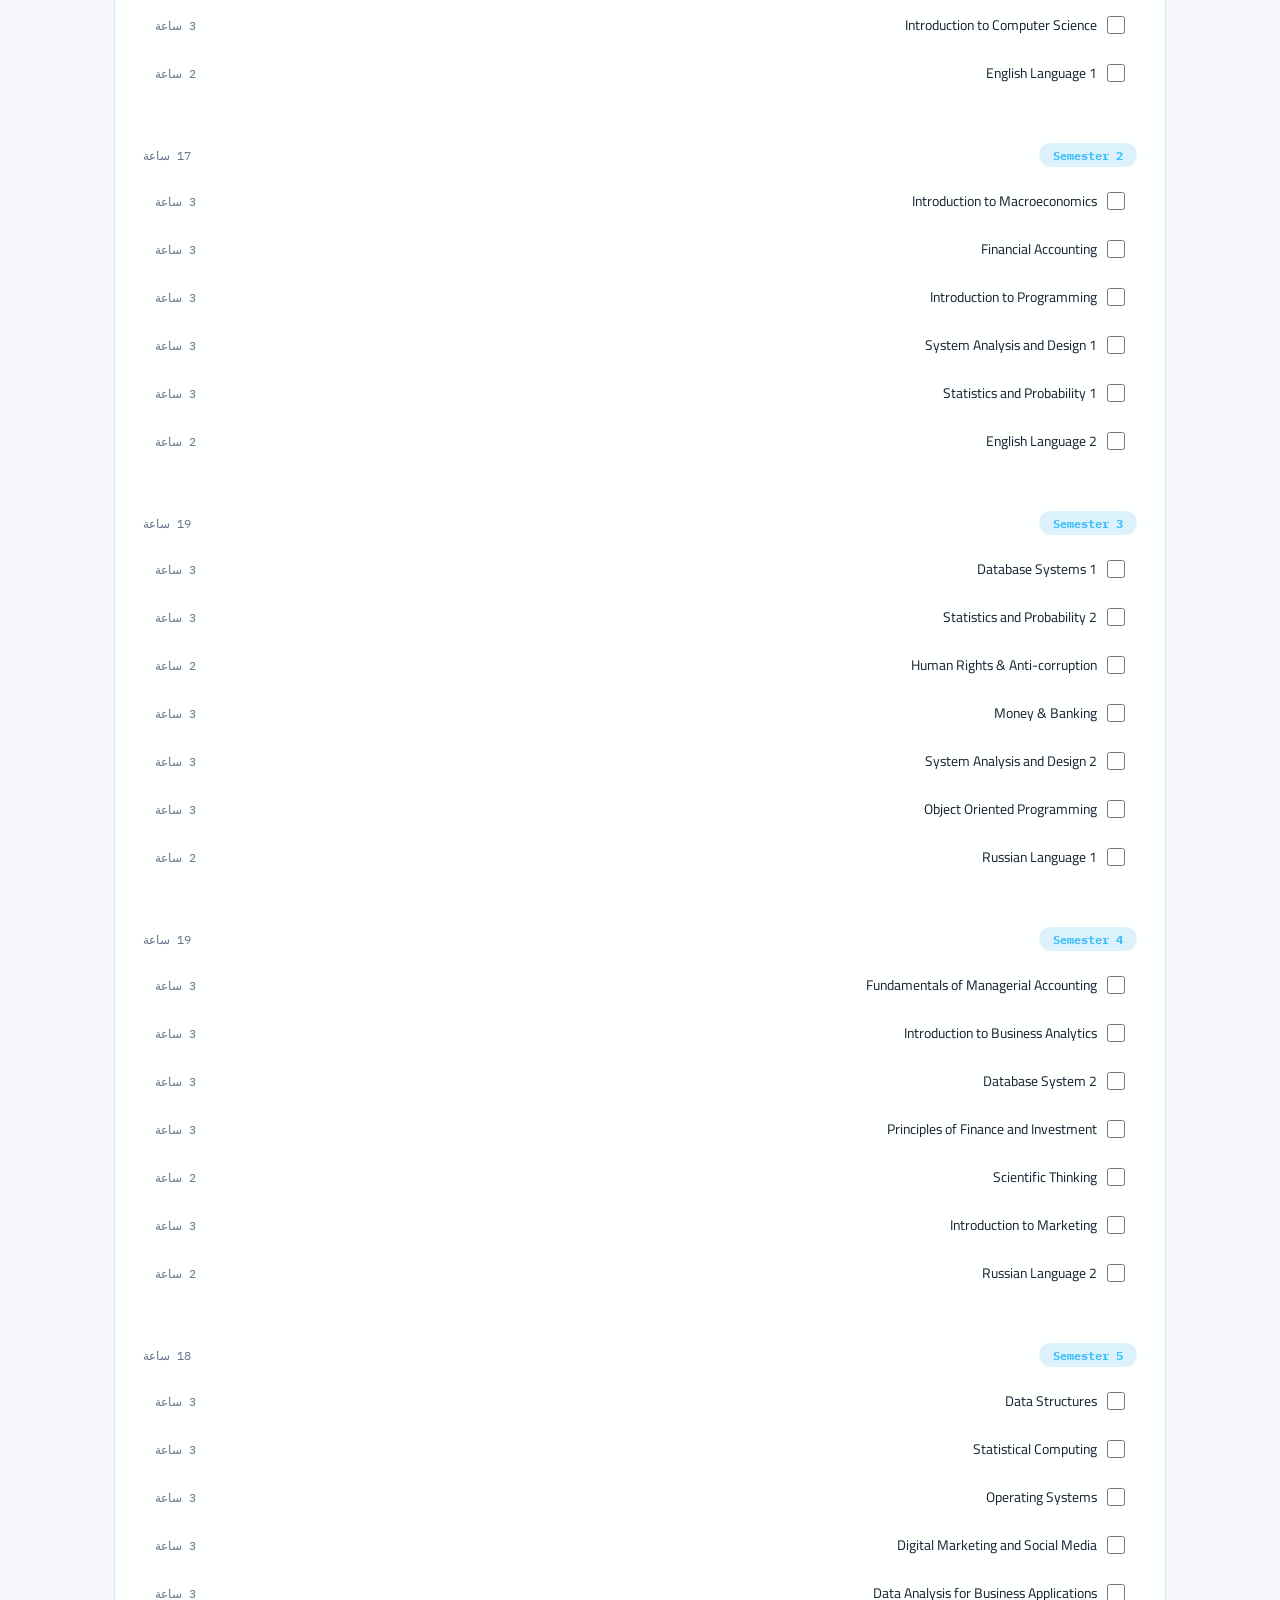
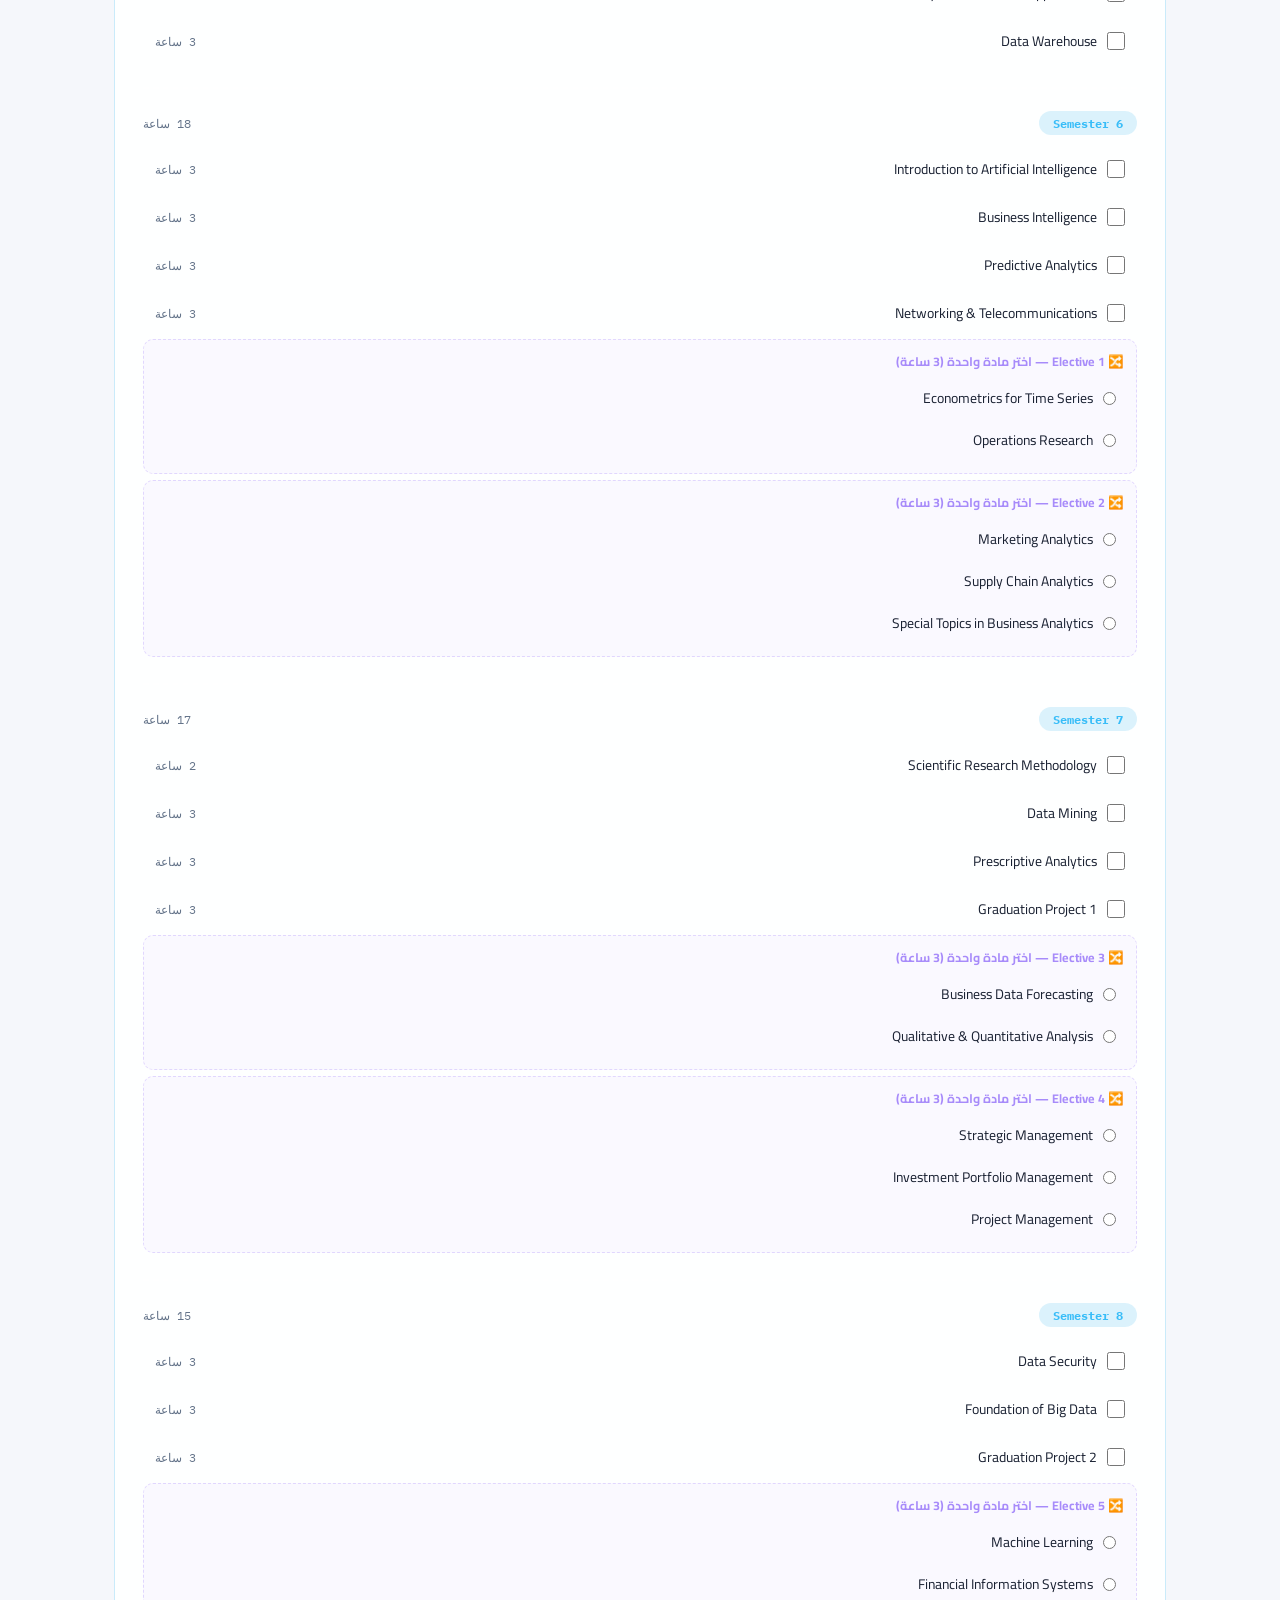
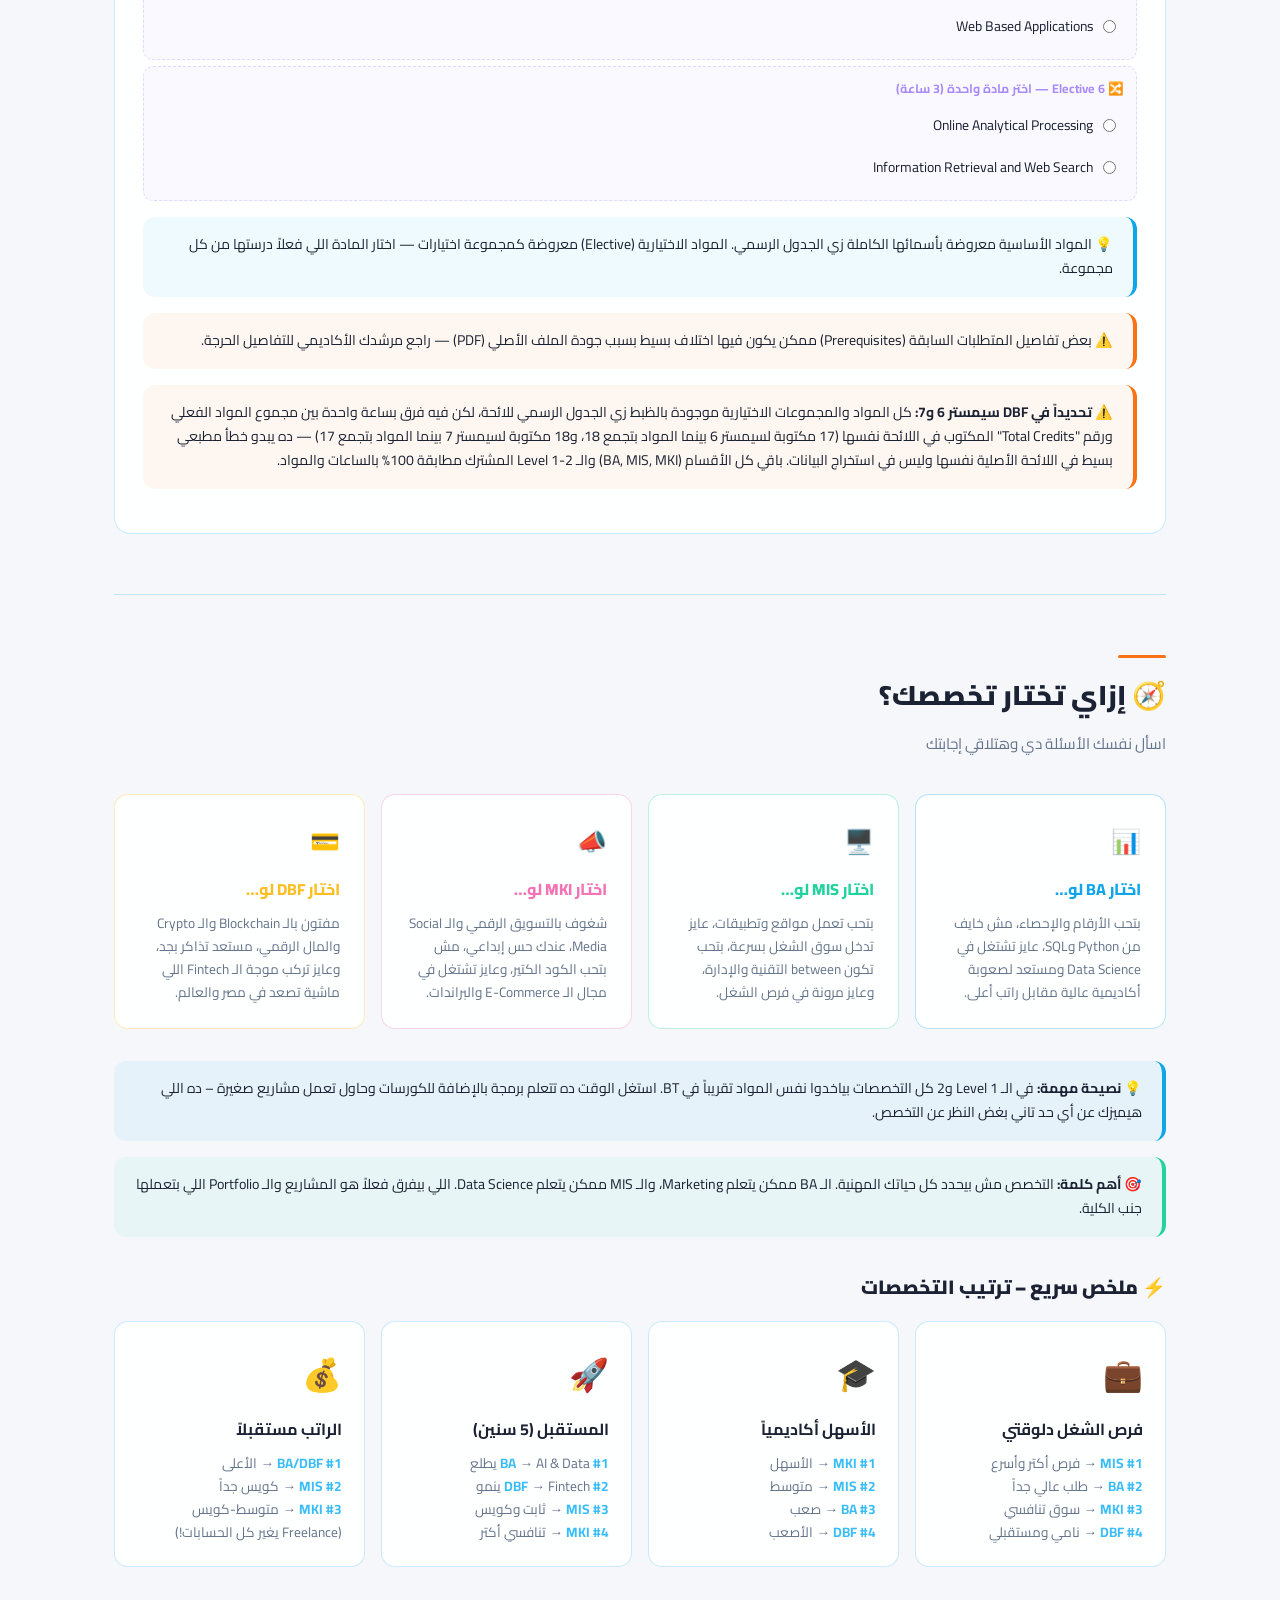
==== commit 829f6e69: "Update project" ====
--- a/index.html
+++ b/index.html
@@ -796,11 +796,7 @@
       ⚠️ بعض تفاصيل المتطلبات السابقة (Prerequisites) ممكن يكون فيها اختلاف بسيط بسبب جودة الملف الأصلي (PDF) — راجع مرشدك الأكاديمي للتفاصيل الحرجة.
     </div>
     <div class="alert alert-orange" style="margin-top:10px">
-<<<<<<< HEAD
       ⚠️ <strong>تحديداً في DBF سيمستر 6 و7:</strong> كل المواد والمجموعات الاختيارية موجودة بالظبط زي الجدول الرسمي للائحة، لكن فيه فرق بساعة واحدة بين مجموع المواد الفعلي ورقم "Total Credits" المكتوب في اللائحة نفسها (17 مكتوبة لسيمستر 6 بينما المواد بتجمع 18، و18 مكتوبة لسيمستر 7 بينما المواد بتجمع 17) — ده يبدو خطأ مطبعي بسيط في اللائحة الأصلية نفسها وليس في استخراج البيانات. باقي كل الأقسام (BA, MIS, MKI) والـ Level 1-2 المشترك مطابقة 100% بالساعات والمواد.
-=======
-      ⚠️ <strong>تحديداً في DBF سيمستر 6 و7:</strong> جدول اللائحة الأصلي لقسم Fintech فيه تنسيق مربك (خلايا مدمجة) ومجموع الساعات المكتوب مش مطابق تماماً لمجموع المواد اللي قدرت أستخرجها بوضوح. المواد والساعات لباقي الأقسام (BA, MIS, MKI) والـ Level 1-2 المشترك اتأكد منها ومطابقة 100% لمجموع الساعات الرسمي.
->>>>>>> d53628057fc2323a1e7067da639a6e6c58c8222f
     </div>
   </div>
 </section>
@@ -897,8 +893,4 @@
 
 <script src="js/script.js"></script>
 </body>
-<<<<<<< HEAD
 </html>
-=======
-</html>
->>>>>>> d53628057fc2323a1e7067da639a6e6c58c8222f
